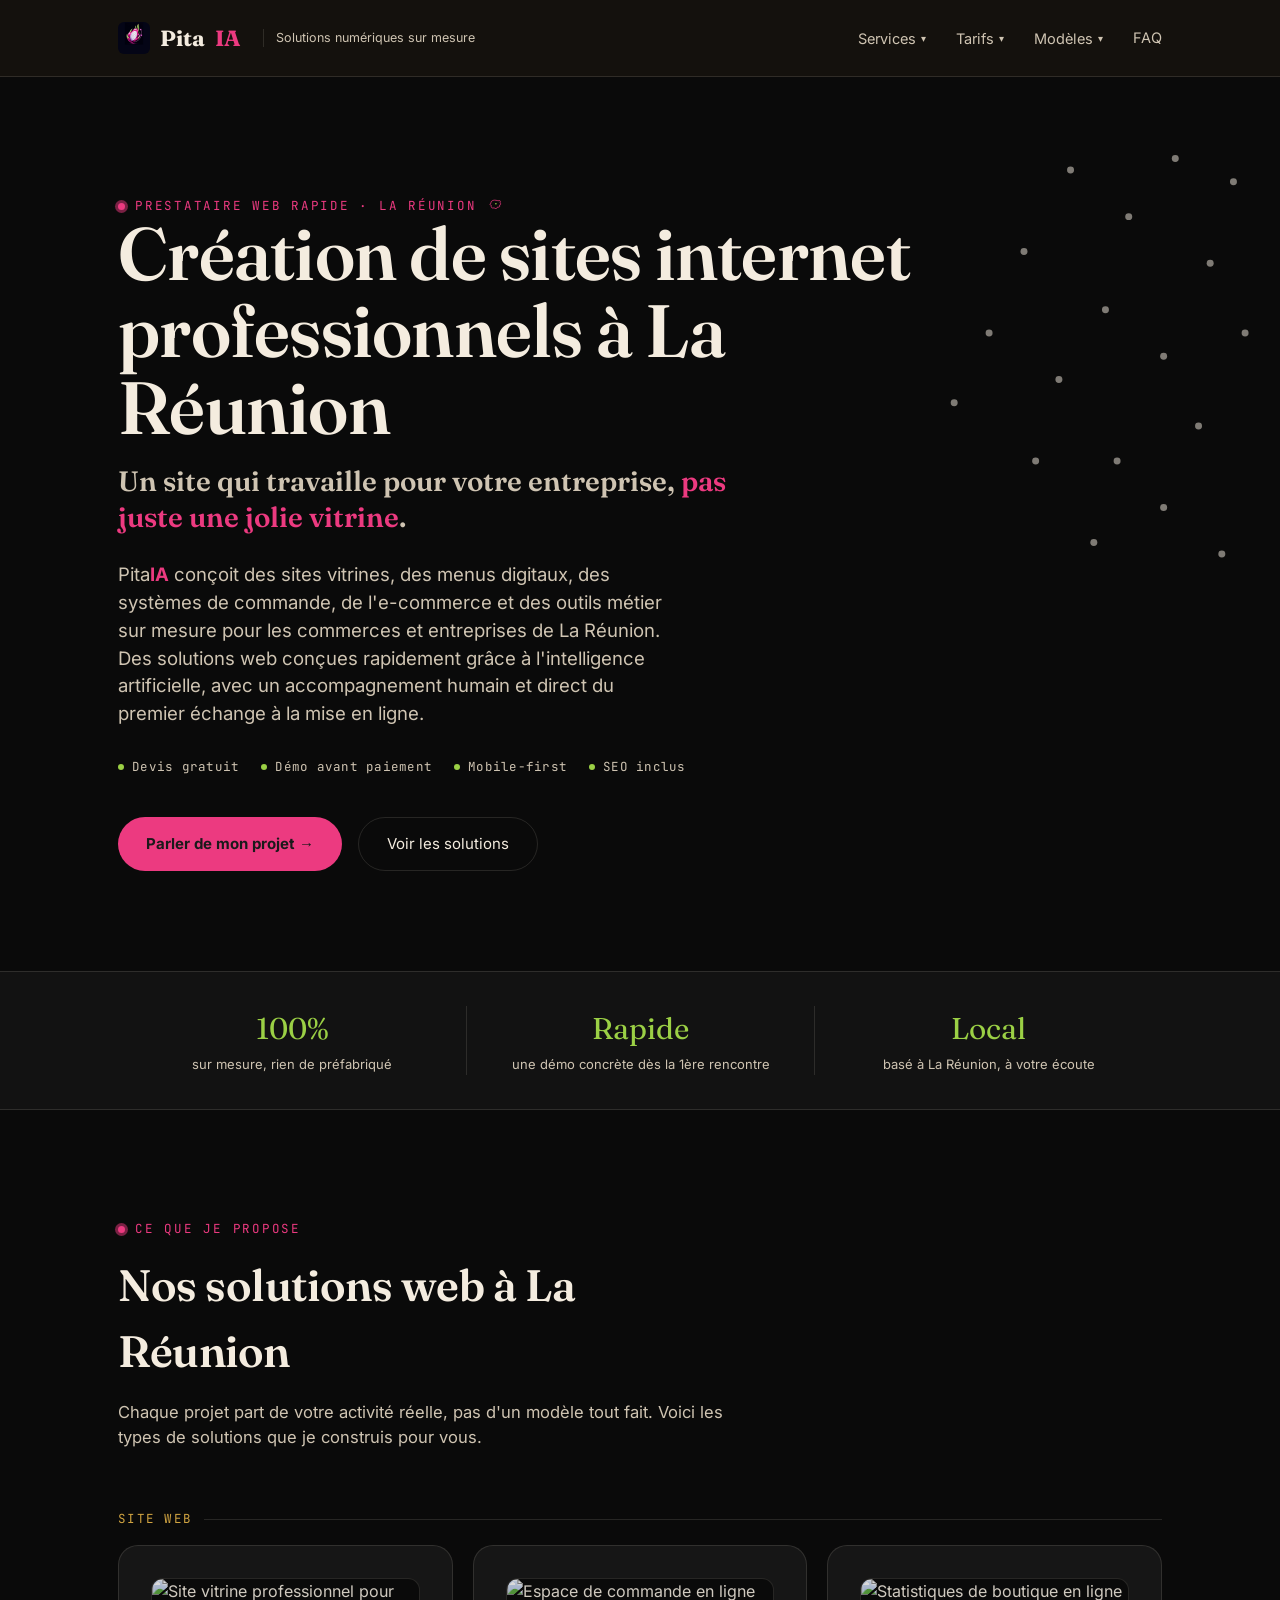
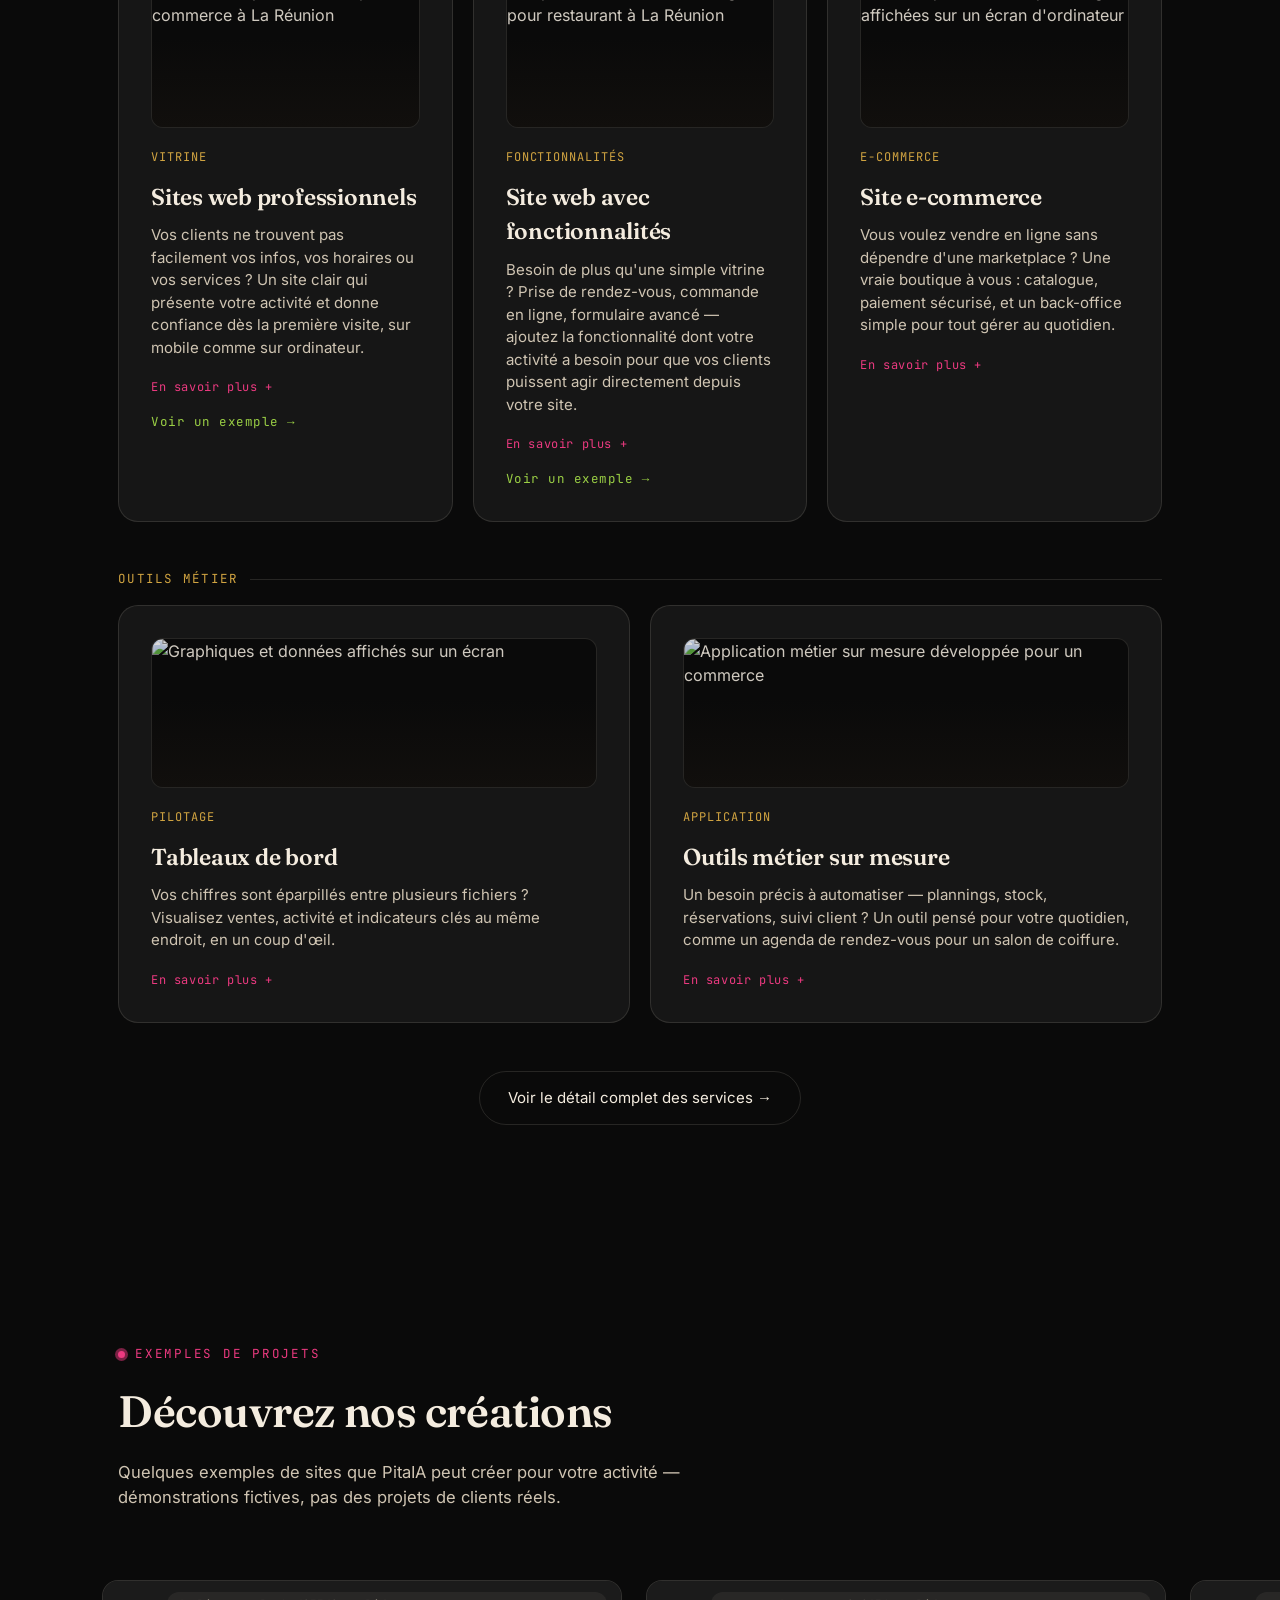
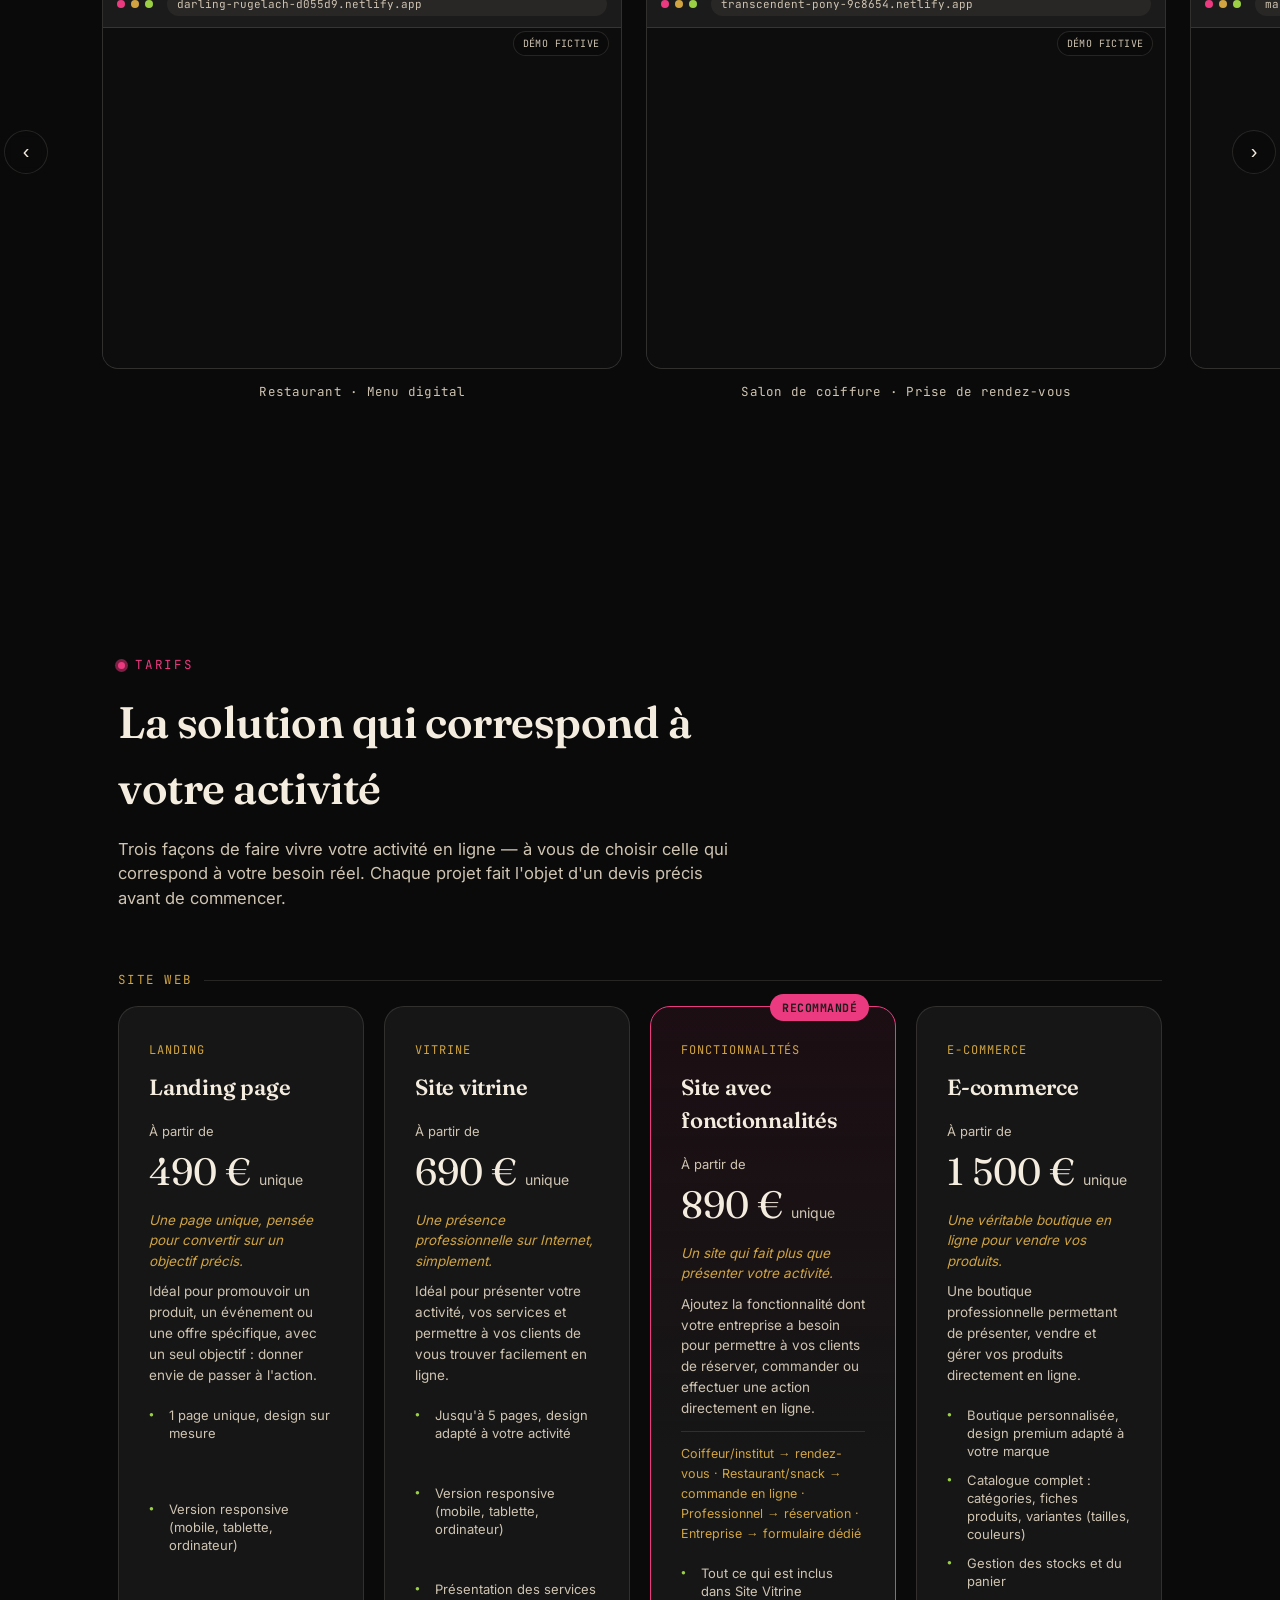
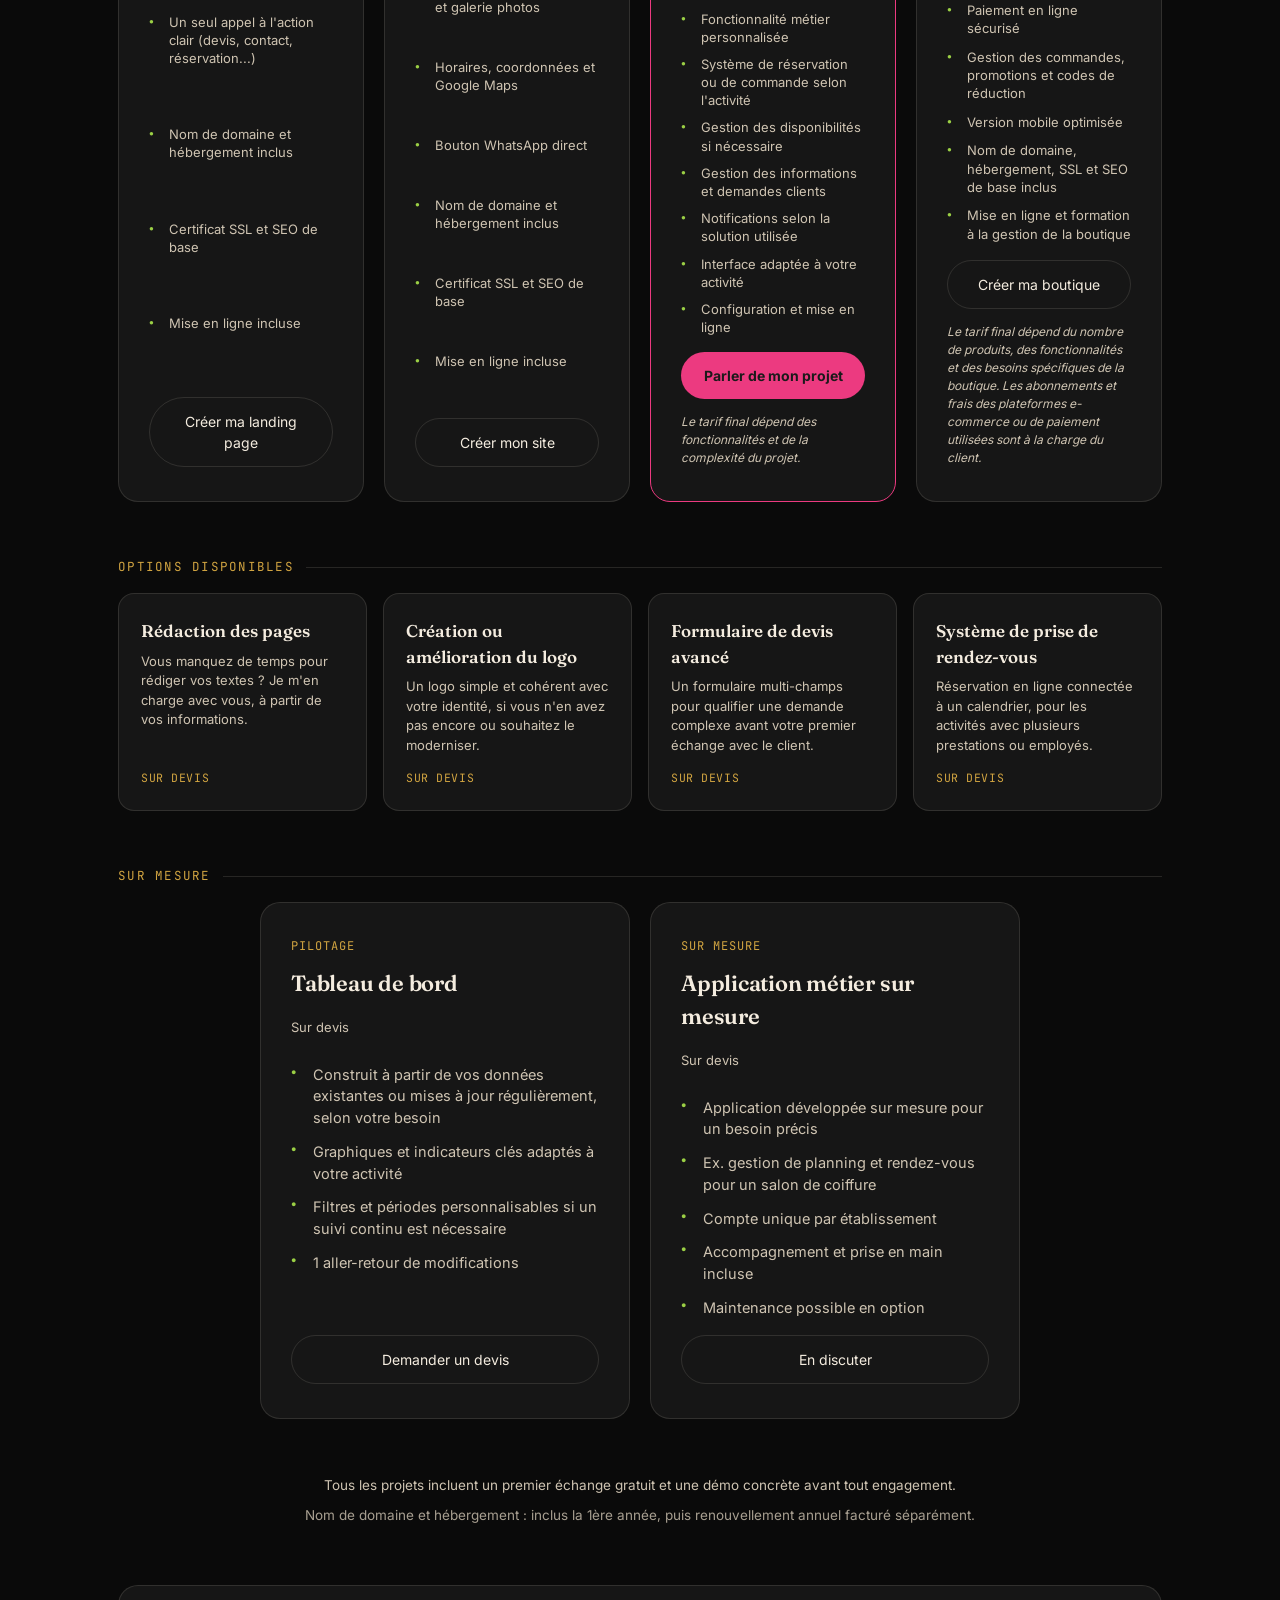
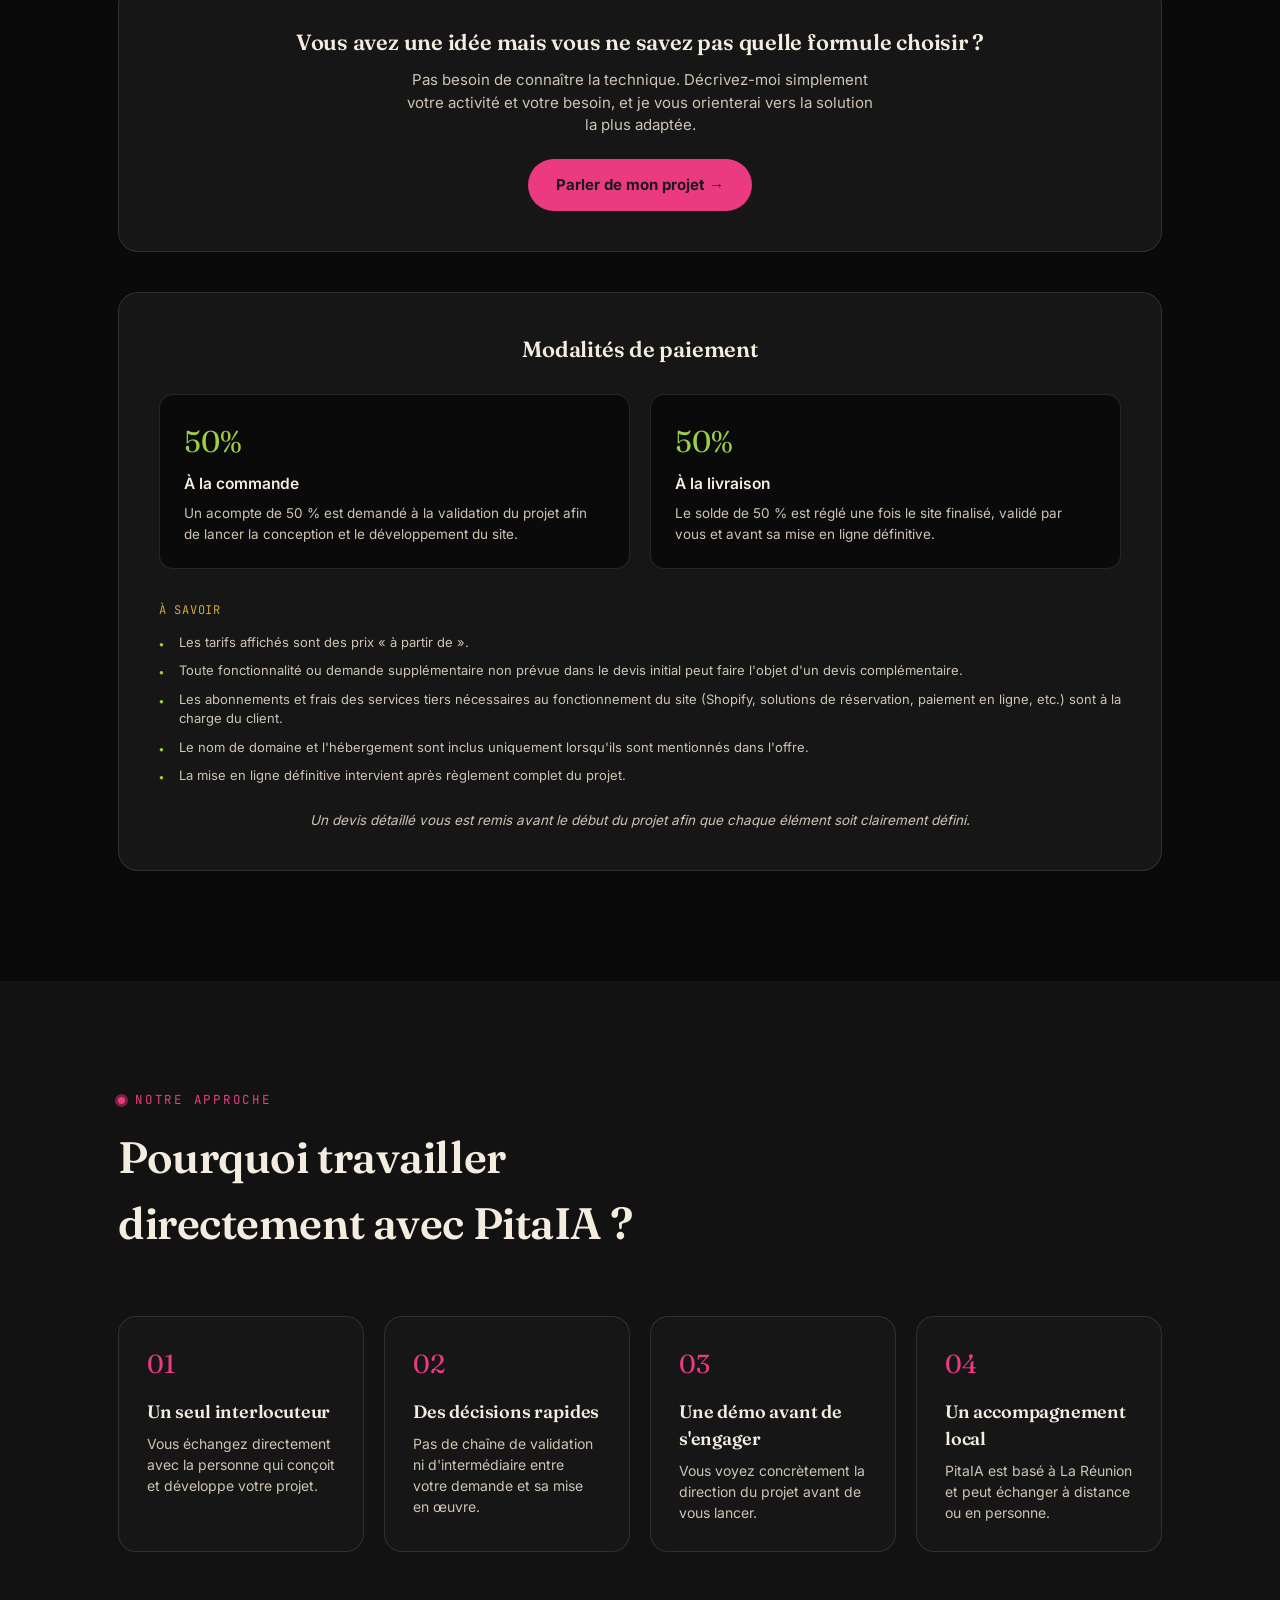
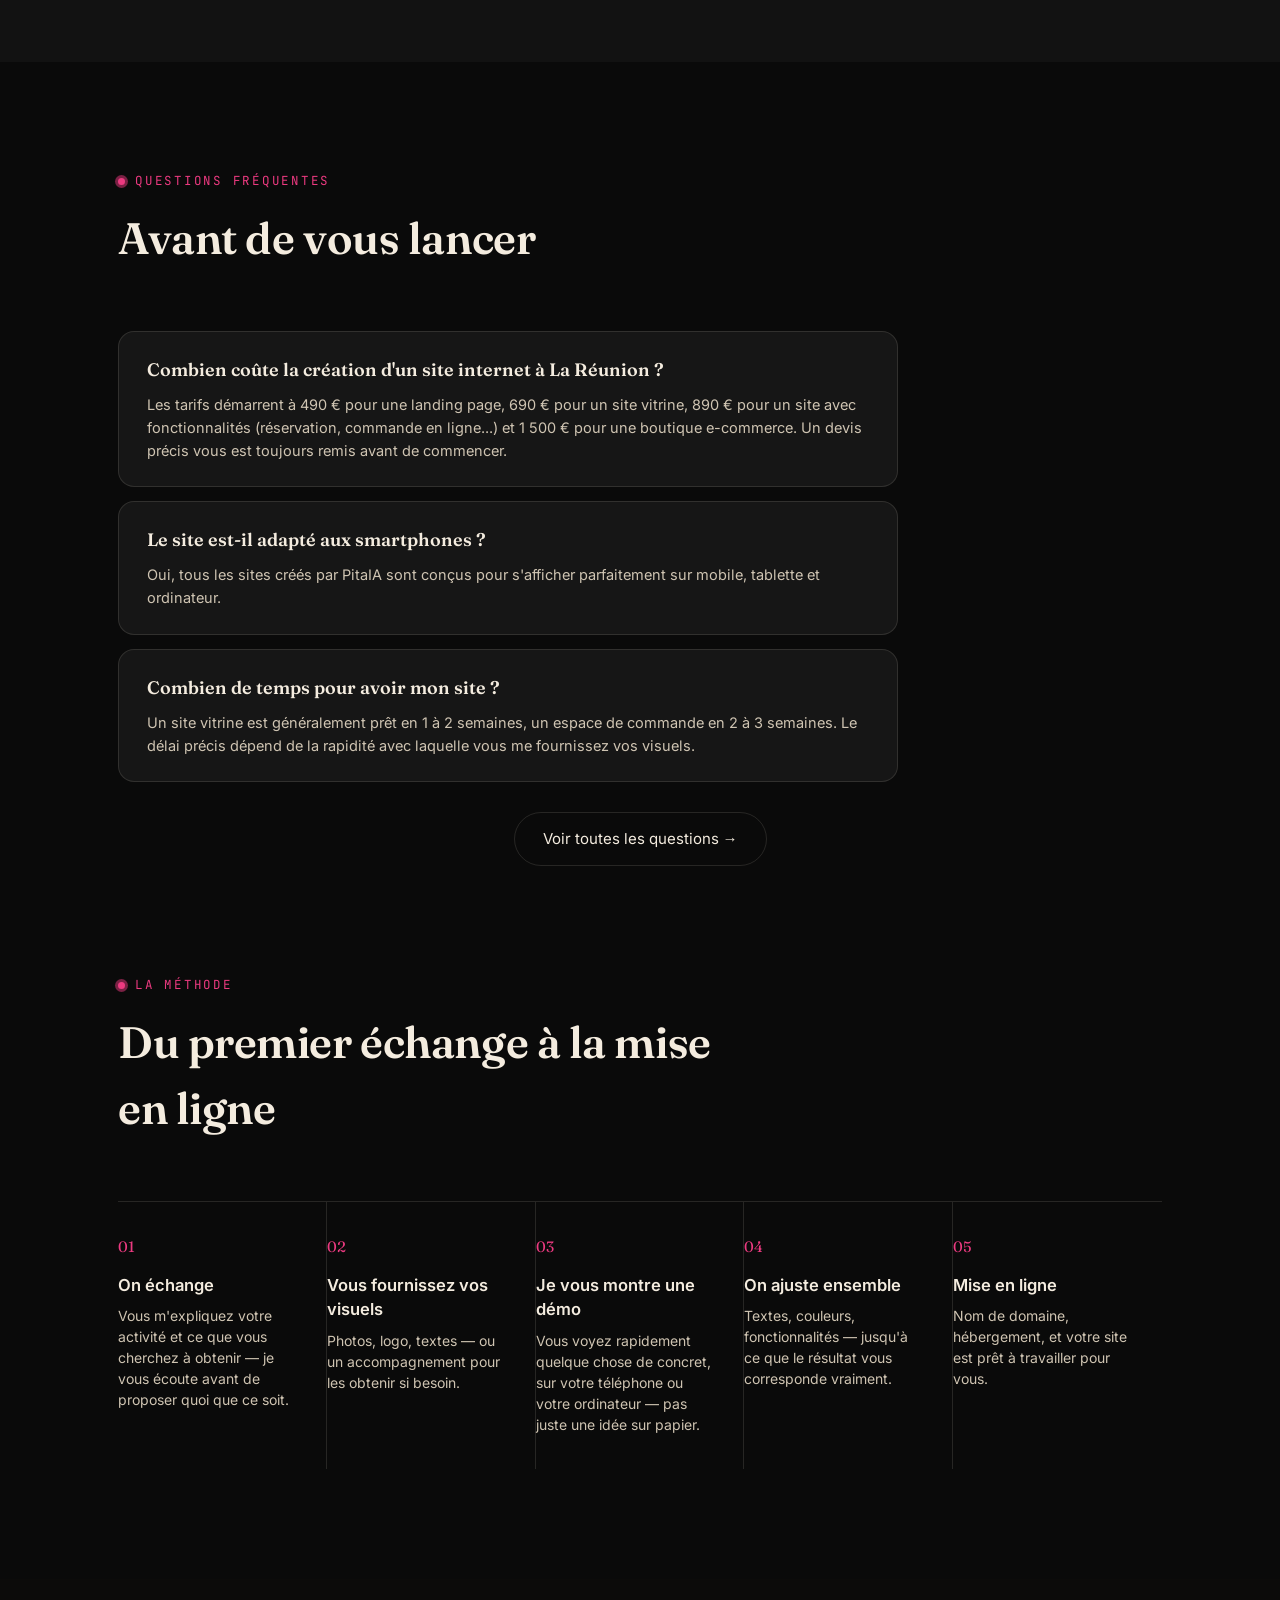
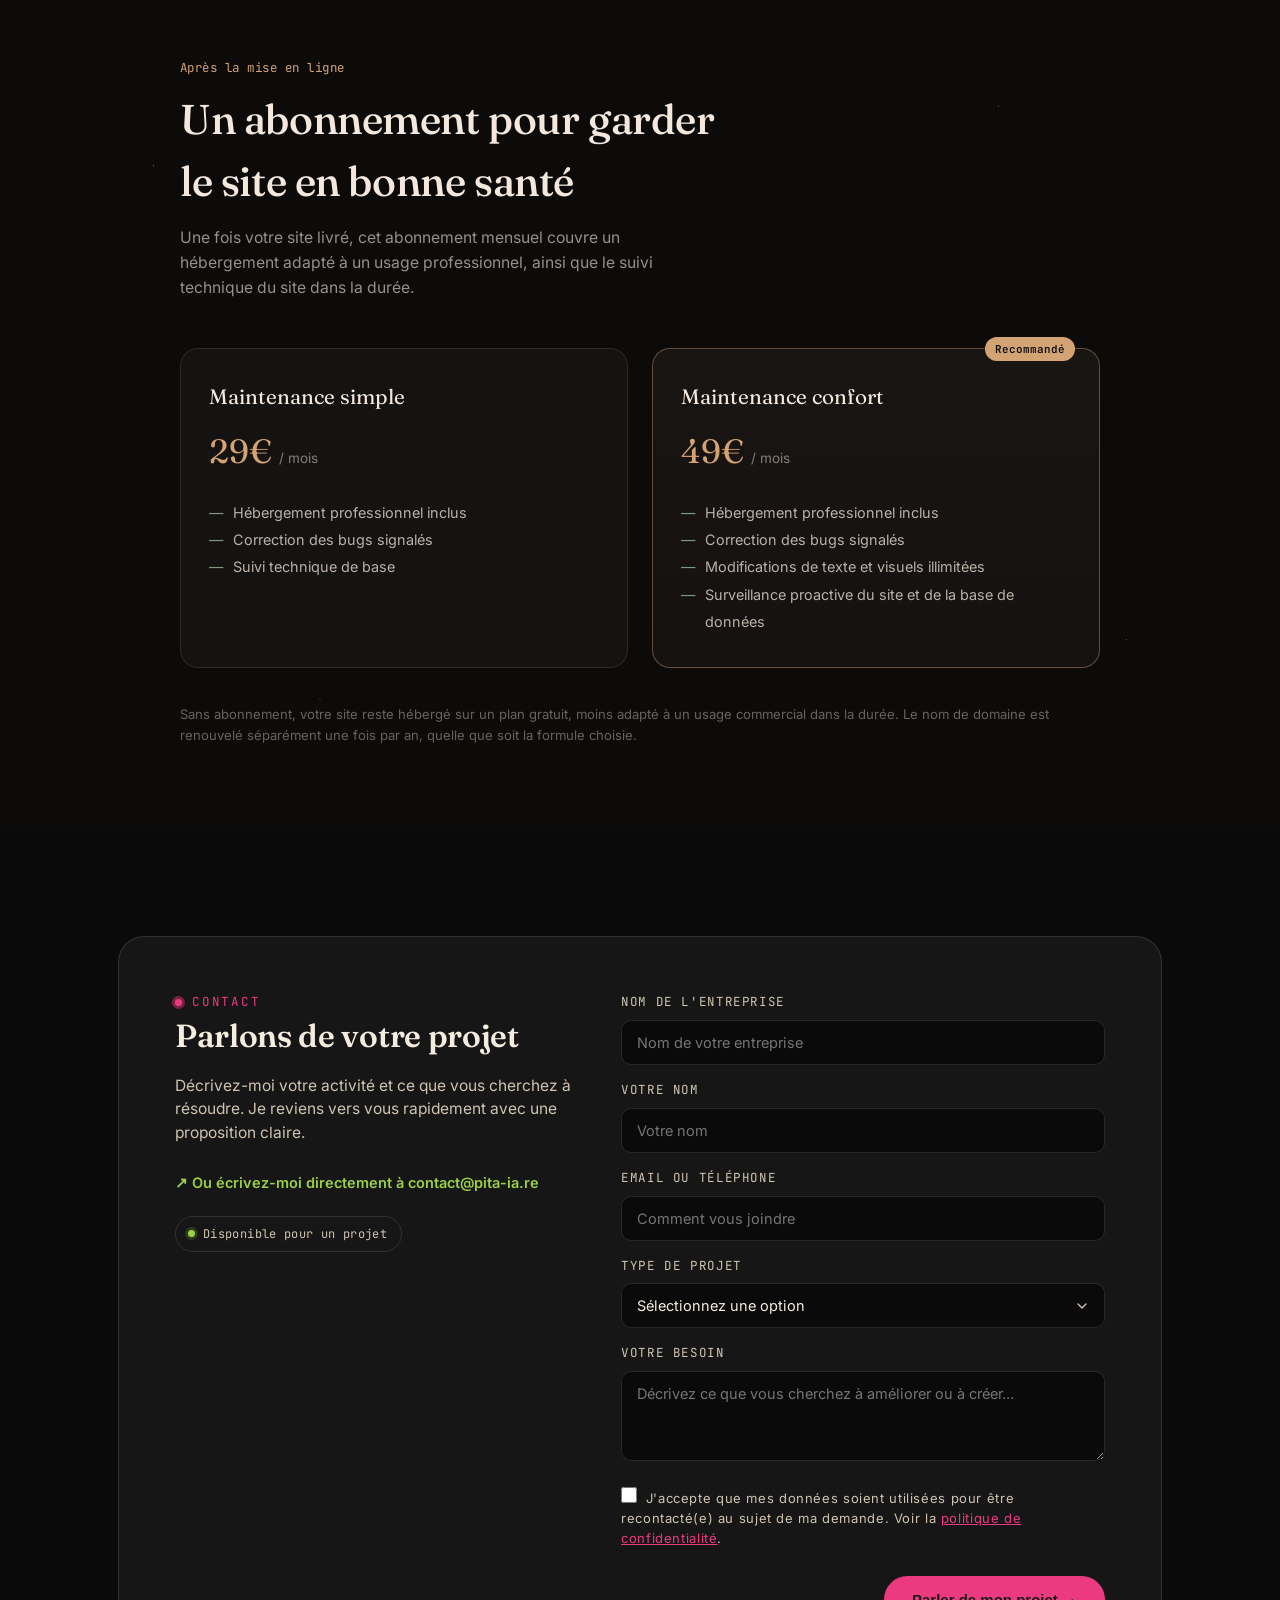
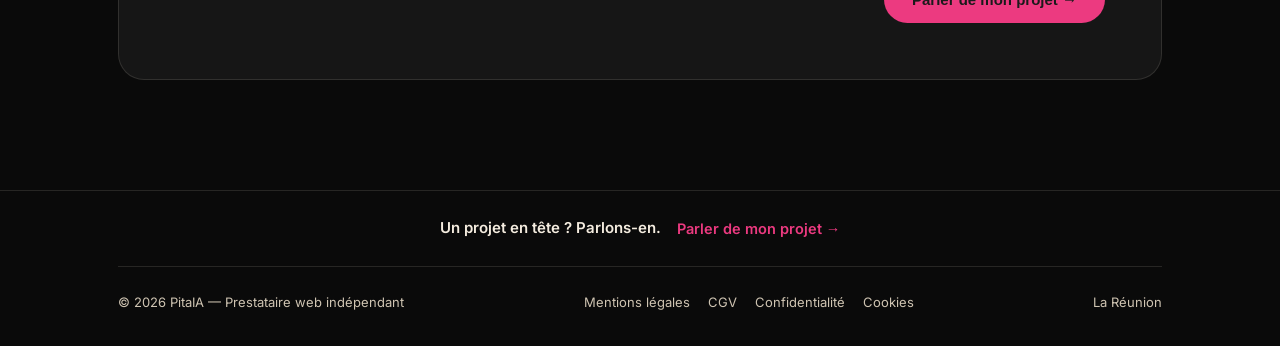
==== index.html @ 092b5ff5 "Add files via upload" ====
<!DOCTYPE html>
<html lang="fr">
<head>
<meta charset="UTF-8">
<meta name="viewport" content="width=device-width, initial-scale=1.0">
<title>Création de sites internet à La Réunion | PitaIA</title>
<meta name="robots" content="index, follow">
<meta name="google-site-verification" content="InvZhu1zw5Zk_YDRL1pzppMMk6YYf_CPinPUCFLicaY" />
<meta name="description" content="Création de sites internet professionnels à La Réunion : sites vitrines, e-commerce, menus digitaux et outils métier sur mesure avec PitaIA.">
<link rel="canonical" href="https://pita-ia.re/">

<meta property="og:type" content="website">
<meta property="og:site_name" content="PitaIA">
<meta property="og:title" content="Création de sites internet à La Réunion | PitaIA">
<meta property="og:description" content="Création de sites internet professionnels à La Réunion : sites vitrines, e-commerce, menus digitaux et outils métier sur mesure avec PitaIA.">
<meta property="og:url" content="https://pita-ia.re/">
<meta property="og:locale" content="fr_FR">
<meta property="og:image" content="https://pita-ia.re/og-image.jpg">
<meta property="og:image:width" content="1200">
<meta property="og:image:height" content="630">

<meta name="twitter:card" content="summary_large_image">
<meta name="twitter:title" content="Création de sites internet à La Réunion | PitaIA">
<meta name="twitter:description" content="Création de sites internet professionnels à La Réunion : sites vitrines, e-commerce, menus digitaux et outils métier sur mesure avec PitaIA.">
<meta name="twitter:image" content="https://pita-ia.re/og-image.jpg">

<link rel="icon" href="favicon.ico" sizes="any">
<link rel="icon" type="image/png" sizes="32x32" href="favicon-32.png">
<link rel="apple-touch-icon" sizes="180x180" href="apple-touch-icon-180.png">
<link rel="apple-touch-icon" sizes="152x152" href="apple-touch-icon-152.png">

<script defer src="https://cloud.umami.is/script.js" data-website-id="48f97ec3-2144-43fe-b9d8-1b62b687b634"></script>

<link rel="preload" href="./fonts/fraunces-latin.woff2" as="font" type="font/woff2" crossorigin>
<link rel="preload" href="./fonts/inter-latin.woff2" as="font" type="font/woff2" crossorigin>
<link rel="preload" href="./fonts/jetbrains-mono-latin.woff2" as="font" type="font/woff2" crossorigin>

<script type="application/ld+json">
{
  "@context": "https://schema.org",
  "@graph": [
    {
      "@type": "Organization",
      "@id": "https://pita-ia.re/#organization",
      "name": "PitaIA",
      "url": "https://pita-ia.re/",
      "email": "contact@pita-ia.re",
      "description": "Création de sites internet professionnels à La Réunion : sites vitrines, e-commerce, menus digitaux et outils métier sur mesure avec PitaIA."
    },
    {
      "@type": "WebSite",
      "@id": "https://pita-ia.re/#website",
      "url": "https://pita-ia.re/",
      "name": "PitaIA",
      "publisher": { "@id": "https://pita-ia.re/#organization" },
      "inLanguage": "fr-FR"
    },
    {
      "@type": "LocalBusiness",
      "@id": "https://pita-ia.re/#localbusiness",
      "name": "PitaIA",
      "description": "Création de sites internet professionnels à La Réunion : sites vitrines, e-commerce, menus digitaux et outils métier sur mesure avec PitaIA.",
      "url": "https://pita-ia.re/",
      "email": "contact@pita-ia.re",
      "areaServed": [
        { "@type": "City", "name": "Saint-Denis" },
        { "@type": "City", "name": "Saint-Pierre" },
        { "@type": "City", "name": "Saint-Paul" },
        { "@type": "City", "name": "Le Tampon" },
        { "@type": "City", "name": "Saint-André" },
        { "@type": "AdministrativeArea", "name": "La Réunion" }
      ],
      "address": {
        "@type": "PostalAddress",
        "addressRegion": "La Réunion",
        "addressCountry": "FR"
      },
      "priceRange": "€€"
    },
    {
      "@type": "Service",
      "name": "Création de sites internet et outils web sur mesure",
      "provider": { "@id": "https://pita-ia.re/#organization" },
      "areaServed": { "@type": "AdministrativeArea", "name": "La Réunion" },
      "serviceType": "Création de site internet",
      "description": "Sites vitrines, sites avec fonctionnalités, e-commerce, tableaux de bord et outils métier sur mesure."
    }
  ]
}
</script>
<style>
  @font-face{
    font-family: 'Fraunces';
    font-style: normal;
    font-weight: 100 900;
    font-display: swap;
    src: url('./fonts/fraunces-latin.woff2') format('woff2-variations'), url('./fonts/fraunces-latin.woff2') format('woff2');
  }
  @font-face{
    font-family: 'Inter';
    font-style: normal;
    font-weight: 100 900;
    font-display: swap;
    src: url('./fonts/inter-latin.woff2') format('woff2-variations'), url('./fonts/inter-latin.woff2') format('woff2');
  }
  @font-face{
    font-family: 'JetBrains Mono';
    font-style: normal;
    font-weight: 100 800;
    font-display: swap;
    src: url('./fonts/jetbrains-mono-latin.woff2') format('woff2-variations'), url('./fonts/jetbrains-mono-latin.woff2') format('woff2');
  }

  :root{
    --bg: #0a0a0a;
    --bg-soft: #121212;
    --card: #161616;
    --cream: #f4ecdf;
    --cream-dim: #cfc4b2;
    --pink: #ec3a80;
    --pink-dim: #7a2144;
    --lime: #9bd045;
    --gold: #d1a441;
    --line: rgba(244,236,223,0.12);
  }

  *{box-sizing:border-box; margin:0; padding:0;}
  html{ scroll-behavior: smooth; }

  body{
    background: var(--bg);
    color: var(--cream);
    font-family: 'Inter', sans-serif;
    line-height: 1.5;
    -webkit-font-smoothing: antialiased;
    overflow-x: hidden;
  }

  .wrap{ max-width: 1100px; margin: 0 auto; padding: 0 28px; }

  h1,h2,h3{ font-family: 'Fraunces', serif; font-weight: 600; letter-spacing: -0.01em; }

  .eyebrow{
    font-family: 'JetBrains Mono', monospace;
    font-size: 12.5px;
    letter-spacing: 0.14em;
    text-transform: uppercase;
    color: var(--pink);
    display: flex;
    align-items: center;
    gap: 10px;
  }
  .eyebrow::before{
    content:'';
    width: 7px; height:7px; border-radius:50%;
    background: var(--pink);
    box-shadow: 0 0 0 3px var(--pink-dim);
  }
  .eyebrow .icon{ width:18px; height:18px; flex-shrink:0; }

  /* NAV */
  nav{
    position: sticky; top:0; z-index: 50;
    background: rgba(23,19,15,0.85);
    backdrop-filter: blur(10px);
    border-bottom: 1px solid var(--line);
  }
  nav .wrap{
    display:flex; align-items:center; justify-content:space-between;
    height: 76px;
  }
  .logo{
    display:flex; align-items:center; gap:10px;
    font-family:'Fraunces', serif; font-weight:700; font-size:22px;
    color: var(--cream);
  }
  .logo img{ width:32px; height:32px; border-radius:6px; }
  .logo .baseline{
    font-family:'Inter',sans-serif; font-weight:400; font-size:12.5px;
    color: var(--cream-dim); margin-left:12px; padding-left:12px;
    border-left:1px solid var(--line);
  }
  nav a.navlink{
    color: var(--cream-dim); text-decoration:none; font-size:14.5px;
    margin-left: 30px; transition: color .2s;
  }
  nav a.navlink:hover{ color: var(--cream); }
  .nav-links{ display:flex; align-items:center; }
  .btn-nav{
    margin-left: 30px; background: var(--pink); color:#1a1a1a; font-weight:600;
    padding: 10px 18px; border-radius:100px; text-decoration:none; font-size:14px;
  }

  /* NAV DROPDOWNS */
  .nav-item{ position: relative; margin-left: 30px; }
  .nav-item:first-child{ margin-left: 0; }
  .nav-trigger{
    background: none; border: none; cursor: pointer; font-family: 'Inter', sans-serif;
    color: var(--cream-dim); font-size: 14.5px; display: flex; align-items: center; gap: 5px;
    padding: 0; transition: color .2s;
  }
  .nav-trigger:hover{ color: var(--cream); }
  .nav-trigger .chev{ font-size: 10px; transition: transform .2s; }
  .nav-item.open .nav-trigger{ color: var(--cream); }
  .nav-item.open .nav-trigger .chev{ transform: rotate(180deg); }
  .nav-dropdown{
    position: absolute; top: calc(100% + 14px); left: 50%; transform: translateX(-50%);
    background: var(--card); border: 1px solid var(--line); border-radius: 14px;
    padding: 10px; min-width: 260px;
    box-shadow: 0 16px 40px rgba(0,0,0,0.4);
    opacity: 0; visibility: hidden; transform: translateX(-50%) translateY(-6px);
    transition: opacity .18s ease, transform .18s ease, visibility .18s;
    z-index: 60;
  }
  .nav-item.open .nav-dropdown{
    opacity: 1; visibility: visible; transform: translateX(-50%) translateY(0);
  }
  .nav-dropdown a, .nav-dropdown button{
    display: block; width: 100%; text-align: left;
    padding: 10px 14px; margin: 0; border-radius: 8px;
    background: none; border: none; cursor: pointer;
    font-family: 'Inter', sans-serif;
    color: var(--cream-dim); text-decoration: none; font-size: 13.5px;
    white-space: nowrap;
  }
  .nav-dropdown a:hover, .nav-dropdown button:hover{ background: var(--bg); color: var(--cream); }
  @media (max-width: 860px){
    .nav-dropdown{ left: 0; transform: translateX(0) translateY(-6px); min-width: 220px; }
    .nav-item.open .nav-dropdown{ transform: translateX(0) translateY(0); }
  }

  /* HERO */
  header.hero{
    position: relative;
    padding: 120px 0 100px;
    overflow: hidden;
  }
  .hero-bg{
    position:absolute; inset:0; z-index:0; pointer-events:none;
  }
  .hero .wrap{ position:relative; z-index:1; }
  .hero h1{
    font-size: clamp(40px, 6vw, 74px);
    line-height: 1.04;
    max-width: 820px;
    color: var(--cream);
  }
  .hero h1 em{ font-style:normal; color: var(--pink); }
  .hero-tagline{
    font-family: 'Fraunces', serif; font-weight: 600;
    font-size: clamp(20px, 2.6vw, 28px);
    line-height: 1.3;
    margin-top: 16px;
    max-width: 620px;
    color: var(--cream-dim);
  }
  .hero-tagline em{ font-style: normal; color: var(--pink); }
  .hero p.lead{
    margin-top: 26px;
    font-size: 18.5px;
    color: var(--cream-dim);
    max-width: 560px;
  }
  .hero-cta{ margin-top: 40px; display:flex; gap:16px; flex-wrap:wrap; }
  .hero-badges{
    margin-top: 30px; display:flex; gap: 22px; flex-wrap: wrap;
  }
  .hero-badge{
    display:flex; align-items:center; gap:8px;
    font-family:'JetBrains Mono', monospace; font-size:12.5px;
    color: var(--cream-dim); letter-spacing:.02em;
  }
  .hero-badge::before{
    content:''; width:6px; height:6px; border-radius:50%;
    background: var(--lime); flex-shrink:0;
  }
  .btn-primary{
    background: var(--pink); color:#1a1a1a; font-weight:700;
    padding: 15px 28px; border-radius:100px; text-decoration:none; font-size:15px;
    display:inline-flex; align-items:center; gap:8px;
    transition: transform .2s ease;
  }
  .btn-primary:hover{ transform: translateY(-2px); }
  .btn-ghost{
    border: 1px solid var(--line); color: var(--cream);
    padding: 15px 28px; border-radius:100px; text-decoration:none; font-size:15px;
    display:inline-flex; align-items:center; gap:8px;
  }

  .seed-field{
    position:absolute; inset:0;
  }
  .seed{
    fill: var(--cream);
    opacity: 0.5;
  }

  /* stat strip */
  .stat-strip{
    border-top: 1px solid var(--line);
    border-bottom: 1px solid var(--line);
    background: var(--bg-soft);
  }
  .stat-strip .wrap{
    display:grid; grid-template-columns: repeat(3,1fr);
    padding: 34px 28px;
  }
  .stat{ text-align:center; border-left: 1px solid var(--line); }
  .stat:first-child{ border-left:none; }
  .stat .num{ font-family:'Fraunces',serif; font-size: 30px; color: var(--lime); }
  .stat .lbl{ font-size: 13px; color: var(--cream-dim); margin-top:4px; }

  /* SECTION generic */
  section{ padding: 110px 0; }
  .section-head{ max-width: 620px; margin-bottom: 60px; }
  .section-head h2{
    font-size: clamp(30px, 4vw, 44px);
    margin-top: 14px;
    color: var(--cream);
  }
  .section-head p{ margin-top:16px; color: var(--cream-dim); font-size:16.5px; }

  /* SERVICES */
  .services-grid{
    display:grid; grid-template-columns: repeat(2, 1fr); gap: 20px;
  }
  .services-grid-3{ grid-template-columns: repeat(3, 1fr); }
  @media (max-width: 980px){
    .services-grid-3{ grid-template-columns: repeat(2, 1fr); }
  }
  .service-card{
    background: var(--card);
    border: 1px solid var(--line);
    border-radius: 20px;
    padding: 32px;
    position: relative;
    overflow:hidden;
    transition: border-color .25s ease, transform .25s ease;
  }
  .service-card:hover{ border-color: var(--pink); transform: translateY(-4px); }
  .service-card .tag{
    font-family:'JetBrains Mono', monospace; font-size:12px; color: var(--gold);
    letter-spacing: .08em;
  }
  .service-card h3{ font-size: 23px; margin-top: 14px; color: var(--cream); }
  .service-card p{ margin-top: 10px; color: var(--cream-dim); font-size: 15px; }
  .service-family{ margin-bottom: 48px; }
  .service-family:last-child{ margin-bottom: 0; }
  .family-label{
    font-family:'JetBrains Mono', monospace; font-size:12.5px; color: var(--gold);
    letter-spacing:.1em; text-transform:uppercase; margin-bottom: 16px;
    display:flex; align-items:center; gap:12px;
  }
  .family-label::after{ content:''; flex:1; height:1px; background: var(--line); }
  .service-card .seedmark{
    position:absolute; right:-20px; bottom:-20px;
    width: 110px; height:110px; opacity:.08;
  }
  .service-card .preview{
    background: var(--bg);
    border: 1px solid var(--line);
    border-radius: 12px;
    margin-bottom: 20px;
    height: 150px;
    overflow: hidden;
    position: relative;
  }
  .service-card .preview svg{ width:100%; height:100%; }
  .service-card .preview img{
    width: 100%; height: 100%; object-fit: cover; display: block;
    filter: saturate(0.9) brightness(0.85);
  }
  .service-card .preview::after{
    content:'';
    position:absolute; inset:0;
    background: linear-gradient(180deg, rgba(23,19,15,0) 40%, rgba(23,19,15,0.55) 100%);
  }
  .demo-link{
    margin-top: 16px;
    display: inline-flex; align-items: center; gap: 6px;
    background: none; border: none; cursor: pointer;
    font-family: 'JetBrains Mono', monospace; font-size: 12.5px; letter-spacing: .04em;
    color: var(--lime); padding: 0;
  }
  .demo-link:hover{ text-decoration: underline; }

  /* EXEMPLES DE PROJETS */
  .examples-grid{
    display:grid; grid-template-columns: repeat(4, 1fr); gap: 20px;
  }
  .example-card{
    position: relative;
  }
  .example-head{
    display:flex; align-items:flex-start; justify-content:space-between; gap:10px;
  }
  .example-badge{
    background: var(--bg); border: 1px solid var(--line);
    color: var(--cream-dim); font-family:'JetBrains Mono', monospace;
    font-size: 10.5px; letter-spacing: .04em; text-transform: uppercase;
    padding: 4px 10px; border-radius: 100px; white-space: nowrap; flex-shrink: 0;
  }
  .example-block{ margin-top: 16px; }
  .example-block .lbl{
    font-family:'JetBrains Mono', monospace; font-size: 11px; letter-spacing: .06em;
    text-transform: uppercase; color: var(--pink);
  }
  .example-block.solution .lbl{ color: var(--lime); }
  .example-block p{ margin-top: 6px; font-size: 14px; color: var(--cream-dim); }
  .example-cta{
    display: flex;
    margin-top: 20px; width: 100%; text-align: center; justify-content: center;
    background: var(--bg); border: 1px solid var(--line); color: var(--cream);
    padding: 12px 16px; border-radius: 100px; font-family: 'Inter', sans-serif;
    font-size: 14px; font-weight: 600; cursor: pointer; text-decoration: none;
  }
  .example-cta:hover{ border-color: var(--pink); }
  @media (max-width: 980px){ .examples-grid{ grid-template-columns: repeat(2, 1fr); } }
  @media (max-width: 600px){ .examples-grid{ grid-template-columns: 1fr; } }

  /* POURQUOI PITAIA */
  .why-grid{
    display:grid; grid-template-columns: repeat(4, 1fr); gap: 20px;
  }
  .why-card{
    background: var(--card); border: 1px solid var(--line); border-radius: 18px;
    padding: 28px;
  }
  .why-card .why-idx{
    font-family:'Fraunces', serif; font-size: 26px; color: var(--pink);
  }
  .why-card h3{ font-size: 18px; margin-top: 14px; color: var(--cream); }
  .why-card p{ margin-top: 8px; font-size: 14px; color: var(--cream-dim); }
  @media (max-width: 980px){ .why-grid{ grid-template-columns: repeat(2, 1fr); } }
  @media (max-width: 560px){ .why-grid{ grid-template-columns: 1fr; } }
  .alt-bg{ background: var(--bg-soft); }

  /* MODALE DEMO */
  .demo-modal{
    position: fixed; inset: 0; z-index: 500;
    background: rgba(10,8,6,0.75);
    display: flex; align-items: center; justify-content: center;
    padding: 24px;
  }
  .demo-modal[hidden]{ display: none; }
  .demo-modal-box{
    background: var(--bg-soft);
    border: 1px solid var(--line);
    border-radius: 20px;
    width: 100%; max-width: 500px; height: 90vh; max-height: 850px;
    display: flex; flex-direction: column;
    overflow: hidden;
  }
  .demo-modal-head{
    display: flex; align-items: center; justify-content: space-between;
    padding: 14px 18px; border-bottom: 1px solid var(--line);
  }
  .demo-modal-head span{
    font-family: 'JetBrains Mono', monospace; font-size: 12px; letter-spacing: .04em;
    color: var(--cream-dim);
  }
  .demo-modal-close{
    background: none; border: 1px solid var(--line); color: var(--cream);
    border-radius: 100px; width: 30px; height: 30px; cursor: pointer; font-size: 16px;
    display: flex; align-items: center; justify-content: center;
  }
  .demo-modal-close:hover{ border-color: var(--pink); }
  .demo-modal-box iframe{
    flex: 1; width: 100%; border: none; background: #fff;
  }

  /* CARROUSEL DEMOS */
  .carousel-outer{ position: relative; margin-top: 10px; }
  .carousel-track{
    display: flex; gap: 24px; overflow-x: auto; scroll-snap-type: x mandatory;
    padding: 10px 8vw 34px; scrollbar-width: none; -ms-overflow-style: none;
  }
  .carousel-track::-webkit-scrollbar{ display: none; }
  .carousel-slide{ flex: 0 0 auto; width: min(520px, 78vw); scroll-snap-align: center; }
  .slide-frame{
    position: relative; border-radius: 16px; overflow: hidden;
    border: 1px solid var(--line); background: var(--card); cursor: pointer;
    transition: border-color .2s ease, transform .2s ease; outline: none;
  }
  .slide-frame:hover, .slide-frame:focus-visible{ border-color: var(--pink); transform: translateY(-4px); }
  .slide-chrome{
    display: flex; align-items: center; gap: 6px; padding: 11px 14px;
    background: #1b1b1b; border-bottom: 1px solid var(--line);
  }
  .slide-chrome .dot{ width: 8px; height: 8px; border-radius: 50%; flex-shrink: 0; }
  .slide-chrome .chrome-url{
    margin-left: 8px; font-family: 'JetBrains Mono', monospace; font-size: 11px;
    color: var(--cream-dim); background: rgba(244,236,223,0.06); padding: 4px 10px;
    border-radius: 100px; flex: 1; overflow: hidden; text-overflow: ellipsis; white-space: nowrap;
  }
  .frame-badge{
    position: absolute; top: 50px; right: 12px; z-index: 2;
    background: rgba(10,10,10,0.75); border: 1px solid var(--line); color: var(--cream-dim);
    font-family: 'JetBrains Mono', monospace; font-size: 10px; letter-spacing: .04em;
    text-transform: uppercase; padding: 4px 9px; border-radius: 100px;
  }
  .slide-media{ position: relative; width: 100%; height: 340px; background: #0d0d0d; }
  .slide-media iframe, .slide-media img{
    width: 100%; height: 100%; border: 0; display: block; object-fit: cover; pointer-events: none;
  }
  .slide-caption{
    margin-top: 14px; text-align: center; font-family: 'JetBrains Mono', monospace;
    font-size: 12.5px; color: var(--cream-dim); letter-spacing: .02em;
  }
  .carousel-arrow{
    position: absolute; top: 160px; z-index: 5;
    width: 44px; height: 44px; border-radius: 50%; border: 1px solid var(--line);
    background: rgba(10,10,10,0.7); color: var(--cream); font-size: 20px;
    display: flex; align-items: center; justify-content: center; cursor: pointer;
    backdrop-filter: blur(4px);
  }
  .carousel-arrow:hover{ border-color: var(--pink); }
  .carousel-arrow.prev{ left: 4px; }
  .carousel-arrow.next{ right: 4px; }
  @media (max-width: 760px){
    .carousel-arrow{ display: none; }
    .carousel-slide{ width: 86vw; }
    .carousel-track{ padding: 10px 7vw 28px; gap: 16px; }
    .slide-media{ height: 280px; }
  }

  /* MODALE GALERIE PLEIN ECRAN (demos carrousel uniquement) */
  .gallery-modal{
    position: fixed; inset: 0; z-index: 600; background: rgba(6,5,4,0.92);
    display: flex; align-items: center; justify-content: center; padding: 20px;
  }
  .gallery-modal[hidden]{ display: none; }
  .gallery-stage{
    position: relative; width: min(1000px, 92vw); height: min(88vh, 900px);
    background: var(--bg-soft); border: 1px solid var(--line); border-radius: 18px;
    overflow: hidden; display: flex; flex-direction: column;
  }
  .gallery-chrome{
    display: flex; align-items: center; gap: 8px; padding: 12px 16px;
    background: #1b1b1b; border-bottom: 1px solid var(--line);
  }
  .gallery-chrome .dot{ width: 9px; height: 9px; border-radius: 50%; flex-shrink: 0; }
  .gallery-chrome .chrome-url{
    margin-left: 10px; font-family: 'JetBrains Mono', monospace; font-size: 12px;
    color: var(--cream-dim); background: rgba(244,236,223,0.06); padding: 5px 12px;
    border-radius: 100px; flex: 1; overflow: hidden; text-overflow: ellipsis; white-space: nowrap;
  }
  .gallery-badge{
    font-family: 'JetBrains Mono', monospace; font-size: 10.5px; letter-spacing: .04em;
    text-transform: uppercase; color: var(--cream-dim); border: 1px solid var(--line);
    padding: 4px 10px; border-radius: 100px; flex-shrink: 0;
  }
  #galleryFrame, #galleryImage{ flex: 1; width: 100%; border: none; background: #fff; object-fit: contain; }
  .gallery-close{
    position: absolute; top: 22px; right: 22px; z-index: 5;
    width: 42px; height: 42px; border-radius: 50%; border: 1px solid var(--line);
    background: rgba(10,10,10,0.6); color: var(--cream); font-size: 18px; cursor: pointer;
  }
  .gallery-close:hover{ border-color: var(--pink); }
  .gallery-arrow{
    position: absolute; top: 50%; transform: translateY(-50%); z-index: 5;
    width: 52px; height: 52px; border-radius: 50%; border: 1px solid var(--line);
    background: rgba(10,10,10,0.6); color: var(--cream); font-size: 24px; cursor: pointer;
    display: flex; align-items: center; justify-content: center;
  }
  .gallery-arrow:hover{ border-color: var(--pink); }
  .gallery-arrow.prev{ left: 18px; }
  .gallery-arrow.next{ right: 18px; }
  @media (max-width: 760px){
    .gallery-stage{ width: 100vw; height: 100vh; border-radius: 0; }
    .gallery-arrow{ width: 42px; height: 42px; font-size: 20px; }
    .gallery-arrow.prev{ left: 6px; }
    .gallery-arrow.next{ right: 6px; }
    .gallery-close{ top: 10px; right: 10px; }
  }

  /* PROCESS */
  .process{
    display:grid; grid-template-columns: repeat(5,1fr); gap: 0;
    border-top: 1px solid var(--line);
  }
  .process-step{
    padding: 34px 26px 34px 0;
    border-right: 1px solid var(--line);
  }
  .process-step:last-child{ border-right:none; }
  .process-step .idx{
    font-family:'Fraunces',serif; font-size: 15px; color: var(--pink);
  }
  .process-step h4{
    font-family:'Inter',sans-serif; font-weight:600; font-size:16.5px;
    margin-top: 14px; color: var(--cream);
  }
  .process-step p{ margin-top:8px; font-size:14px; color: var(--cream-dim); }

  /* PRICING */
  .pricing-grid{
    display:grid; grid-template-columns: repeat(3, 1fr); gap: 20px;
  }
  .price-card{
    background: var(--card);
    border: 1px solid var(--line);
    border-radius: 20px;
    padding: 34px 30px;
    display:flex; flex-direction:column;
    position:relative;
  }
  .price-card.featured{
    border-color: var(--pink);
    background: linear-gradient(180deg, rgba(236,58,128,0.08), var(--card) 40%);
  }
  .price-card .badge{
    position:absolute; top:-13px; right:26px;
    background: var(--pink); color:#1a1a1a; font-weight:700;
    font-size:11.5px; padding: 5px 12px; border-radius:100px;
    font-family:'JetBrains Mono', monospace; letter-spacing:.04em;
  }
  .price-card .ptag{
    font-family:'JetBrains Mono', monospace; font-size:12px; color: var(--gold);
    letter-spacing:.08em;
  }
  .price-card h3{ font-size:22px; margin-top:12px; color: var(--cream); }
  .price-card .price{
    font-family:'Fraunces', serif; font-size: 38px; color: var(--cream);
    margin-top: 18px;
  }
  .price-card .price span{ font-size:14px; color:var(--cream-dim); font-family:'Inter',sans-serif; }
  .price-card .price .from{ font-size:13px; color: var(--cream-dim); font-family:'Inter',sans-serif; display:block; margin-bottom:2px; }
  .price-card .price-pitch{ margin-top: 10px; font-size: 13.5px; color: var(--gold); font-style: italic; }
  .price-card ul{ list-style:none; margin-top: 24px; flex:1; display:flex; flex-direction:column; gap:12px; }
  .price-card .pitch{ margin-top: 16px; font-size: 14.5px; color: var(--cream-dim); line-height: 1.5; }
  .price-card li{
    font-size: 14.5px; color: var(--cream-dim); padding-left: 22px; position:relative;
  }
  .price-card li::before{
    content:'●'; position:absolute; left:0; top:1px; font-size:9px; color: var(--lime);
  }
  .price-card .btn-ghost{
    margin-top: 16px; text-align:center; justify-content:center;
    padding: 13px 20px; font-size:14px;
  }
  .price-card.featured .btn-ghost{
    background: var(--pink); color:#1a1a1a; border:none; font-weight:700;
  }
  .more-toggle{
    background:none; border:none; cursor:pointer; text-align:left;
    padding:0; margin-top:20px;
    font-family:'JetBrains Mono', monospace; font-size:12px; color: var(--pink);
    letter-spacing:.05em;
  }
  .more-detail{
    max-height:0; overflow:hidden; transition: max-height .3s ease, margin-top .3s ease;
    font-size:13.5px; color: var(--cream-dim); line-height:1.6;
  }
  .more-detail.open{ max-height:420px; margin-top:12px; }
  .pricing-note{
    margin-top: 30px; font-size: 13.5px; color: var(--cream-dim);
    text-align:center;
  }
  .pricing-note.secondary{ margin-top:10px; opacity:.8; }

  /* OPTIONS DISPONIBLES */
  .addon-grid{
    display:grid; grid-template-columns: repeat(4, 1fr); gap: 16px;
  }
  .addon-card{
    background: var(--card); border: 1px solid var(--line); border-radius: 16px;
    padding: 24px 22px; display:flex; flex-direction:column; gap:8px;
  }
  .addon-card h4{
    font-family:'Fraunces', serif; font-weight:600; font-size:17px; color: var(--cream);
  }
  .addon-card p{ font-size:13px; color: var(--cream-dim); flex:1; }
  .addon-card .addon-price{
    font-family:'JetBrains Mono', monospace; font-size:11.5px; letter-spacing:.05em;
    text-transform:uppercase; color: var(--gold); margin-top:6px;
  }
  @media (max-width: 980px){ .addon-grid{ grid-template-columns: repeat(2, 1fr); } }
  @media (max-width: 560px){ .addon-grid{ grid-template-columns: 1fr; } }

  /* CTA post-tarifs */
  .helper-cta{
    margin-top: 60px; background: var(--card); border: 1px solid var(--line);
    border-radius: 20px; padding: 40px; text-align: center;
  }
  .helper-cta h3{ font-size: 22px; color: var(--cream); }
  .helper-cta p{ margin-top: 10px; color: var(--cream-dim); font-size: 15px; max-width: 52ch; margin-left:auto; margin-right:auto; }
  .helper-cta .btn-primary{ margin-top: 22px; }

  /* Grille tarifaire — offres orientées besoin */
  .price-card .price-desc{ margin-top: 10px; font-size: 13.5px; color: var(--cream-dim); line-height: 1.55; }
  .price-card .price-examples{
    margin-top: 12px; font-size: 12.5px; color: var(--gold); line-height: 1.6;
    padding-top: 12px; border-top: 1px solid var(--line);
  }
  .price-card ul.feature-grid{
    list-style:none; margin-top: 20px; flex:1;
    display:grid; grid-template-columns: 1fr; gap: 9px;
  }
  .price-card ul.feature-grid li{
    font-size: 13px; color: var(--cream-dim); padding-left: 20px; position:relative; line-height: 1.4;
  }
  .price-card ul.feature-grid li::before{
    content:'●'; position:absolute; left:0; top:3px; font-size:8px; color: var(--lime);
  }
  .price-card .price-mention{
    margin-top: 14px; font-size: 12px; color: var(--cream-dim); font-style: italic; line-height: 1.5;
  }

  /* Modalités de paiement */
  .payment-block{
    margin-top: 40px; background: var(--card); border: 1px solid var(--line);
    border-radius: 20px; padding: 40px;
  }
  .payment-block h3{ font-size: 22px; color: var(--cream); text-align: center; }
  .payment-steps{
    display:grid; grid-template-columns: 1fr 1fr; gap: 20px;
    margin-top: 28px;
  }
  .payment-step{
    background: var(--bg); border: 1px solid var(--line); border-radius: 14px; padding: 24px;
  }
  .payment-pct{
    font-family: 'Fraunces', serif; font-size: 30px; color: var(--lime);
  }
  .payment-step h4{
    font-family: 'Inter', sans-serif; font-weight: 600; font-size: 15.5px;
    color: var(--cream); margin-top: 8px;
  }
  .payment-step p{ margin-top: 8px; font-size: 13.5px; color: var(--cream-dim); line-height: 1.5; }
  .payment-notes-label{
    margin-top: 32px; font-family: 'JetBrains Mono', monospace; font-size: 12px;
    letter-spacing: .06em; text-transform: uppercase; color: var(--gold);
  }
  .payment-notes{ list-style:none; margin-top: 14px; display:flex; flex-direction:column; gap: 9px; }
  .payment-notes li{
    font-size: 13px; color: var(--cream-dim); padding-left: 20px; position:relative; line-height: 1.5;
  }
  .payment-notes li::before{
    content:'●'; position:absolute; left:0; top:5px; font-size:8px; color: var(--lime);
  }
  .payment-reassurance{
    margin-top: 24px; text-align: center; font-size: 13.5px; color: var(--cream-dim); font-style: italic;
  }
  @media (max-width: 700px){
    .payment-block{ padding: 30px 22px; }
    .payment-steps{ grid-template-columns: 1fr; }
  }

  /* FAQ */
  .faq-list{ display:flex; flex-direction:column; gap:14px; max-width: 780px; }
  .faq-item{
    background: var(--card); border:1px solid var(--line); border-radius:16px;
    padding: 24px 28px;
  }
  .faq-q{
    font-family:'Fraunces', serif; font-weight:600; font-size:18px; color: var(--cream);
    margin-bottom: 10px;
  }
  .faq-a{ font-size:14.5px; color: var(--cream-dim); line-height:1.6; }

  /* CONTACT */
  .contact-panel{
    background: var(--card);
    border: 1px solid var(--line);
    border-radius: 26px;
    padding: 56px;
    display:grid; grid-template-columns: 0.9fr 1.1fr; gap: 50px;
    position: relative;
    overflow:hidden;
  }
  .contact-left h2{ font-size: 32px; color: var(--cream); }
  .contact-left p{ margin-top:14px; color: var(--cream-dim); font-size:15.5px; }
  .contact-left .whatsapp{
    margin-top: 28px; display:inline-flex; align-items:center; gap:10px;
    color: var(--lime); text-decoration:none; font-size:14.5px; font-weight:600;
  }
  .availability-badge{
    margin-top: 22px; display:inline-flex; align-items:center; gap:8px;
    font-family:'JetBrains Mono', monospace; font-size:12px; color: var(--cream-dim);
    letter-spacing:.03em; padding: 8px 14px 8px 12px;
    border: 1px solid var(--line); border-radius:100px;
  }
  .availability-badge .dot{
    width:7px; height:7px; border-radius:50%; background: var(--lime);
    box-shadow: 0 0 0 3px rgba(155,208,69,0.18);
  }
  form{ display:flex; flex-direction:column; gap:16px; }
  .field label{
    display:block; font-size: 12.5px; font-family:'JetBrains Mono', monospace;
    color: var(--cream-dim); margin-bottom:8px; letter-spacing:.05em;
  }
  .field input, .field textarea, .field select{
    width:100%; background: var(--bg); border: 1px solid var(--line);
    border-radius: 10px; padding: 13px 15px; color: var(--cream); font-family:'Inter',sans-serif;
    font-size: 14.5px;
  }
  .field select{
    appearance: none; -webkit-appearance: none;
    background-image: url("data:image/svg+xml;utf8,<svg xmlns='http://www.w3.org/2000/svg' viewBox='0 0 24 24' fill='none' stroke='%23cfc4b2' stroke-width='2' stroke-linecap='round' stroke-linejoin='round'><polyline points='6 9 12 15 18 9'/></svg>");
    background-repeat: no-repeat; background-position: right 14px center; background-size: 16px;
    padding-right: 40px;
  }
  .field textarea{ resize: vertical; min-height: 90px; }
  .field input:focus, .field textarea:focus, .field select:focus{ outline: 2px solid var(--pink); outline-offset: 1px; }
  .submit-row{ display:flex; justify-content:flex-end; margin-top:4px; }

  .consent-field{ margin-top: 2px; }
  .consent-label{
    display:flex; align-items:flex-start; gap:10px;
    cursor:pointer;
  }
  .consent-label input[type="checkbox"]{
    width:16px; height:16px; margin-top:2px; flex-shrink:0;
    accent-color: var(--pink);
  }
  .consent-label span{
    font-size: 13px; color: var(--cream-dim); line-height:1.5;
    font-family:'Inter', sans-serif;
  }
  .consent-label a{ color: var(--pink); }

  footer{
    border-top: 1px solid var(--line);
    padding: 0 0 34px;
  }
  .footer-cta-line{
    display:flex; align-items:center; justify-content:center; gap: 16px;
    flex-wrap: wrap; text-align:center;
    padding: 26px 0; border-bottom: 1px solid var(--line); margin-bottom: 26px;
  }
  .footer-cta-line span{ color: var(--cream); font-size: 15px; font-weight: 600; }
  .footer-cta-line a{
    color: var(--pink); text-decoration:none; font-size: 14.5px; font-weight: 600;
  }
  .footer-cta-line a:hover{ text-decoration: underline; }
  .footer-bottom{
    display:flex; justify-content:space-between; align-items:center;
    color: var(--cream-dim); font-size: 13px;
    flex-wrap: wrap; gap: 14px;
  }
  .footer-legal{ display:flex; gap:18px; flex-wrap:wrap; }
  .footer-legal a{ color: var(--cream-dim); text-decoration:none; }
  .footer-legal a:hover{ color: var(--cream); }

  .price-family{ margin-bottom: 56px; }
  .price-family:last-child{ margin-bottom: 0; }
  .pricing-grid-2{ grid-template-columns: repeat(2,1fr); max-width: 760px; margin: 0 auto; }
  .pricing-grid-1{ grid-template-columns: 1fr; max-width: 420px; margin: 0 auto; }
  .pricing-grid-4{ grid-template-columns: repeat(4,1fr); }
  @media (max-width: 980px) and (min-width: 861px){
    .pricing-grid{ grid-template-columns: repeat(2, 1fr); }
  }
  @media (max-width: 860px){
    .pricing-grid-2, .pricing-grid-1{ grid-template-columns: 1fr; max-width: none; }
  }

  @media (max-width: 860px){
    .services-grid{ grid-template-columns: 1fr; }
    .process{ grid-template-columns: 1fr; }
    .process-step{ border-right:none; border-bottom: 1px solid var(--line); padding: 26px 0; }
    .contact-panel{ grid-template-columns: 1fr; padding: 34px; }
    .pricing-grid{ grid-template-columns: 1fr; }
    .price-card{ min-width: 0; }
    .stat-strip .wrap{ grid-template-columns: 1fr; gap: 20px; }
    .stat{ border-left:none; border-top:1px solid var(--line); padding-top:16px; }
    .stat:first-child{ border-top:none; padding-top:0; }
    nav .nav-links .nav-item{ display:none; }
    nav .nav-links > a.navlink{ display:none; }
  }

  /* HAMBURGER + MENU MOBILE */
  .hamburger{
    display: none;
    background: none; border: 1px solid var(--line); border-radius: 10px;
    width: 42px; height: 42px; cursor: pointer;
    flex-direction: column; align-items: center; justify-content: center; gap: 5px;
  }
  .hamburger span{
    display: block; width: 20px; height: 2px; background: var(--cream);
    transition: transform .2s ease, opacity .2s ease;
  }
  .hamburger.open span:nth-child(1){ transform: translateY(7px) rotate(45deg); }
  .hamburger.open span:nth-child(2){ opacity: 0; }
  .hamburger.open span:nth-child(3){ transform: translateY(-7px) rotate(-45deg); }
  .hamburger:focus-visible{ outline: 2px solid var(--pink); outline-offset: 2px; }

  .mobile-menu{
    position: fixed; top: 76px; left: 0; right: 0; z-index: 55;
    background: var(--card); border-bottom: 1px solid var(--line);
    padding: 10px; display: flex; flex-direction: column; gap: 2px;
    max-height: calc(100vh - 76px); overflow-y: auto;
  }
  .mobile-menu[hidden]{ display: none; }
  .mobile-menu-link{
    display: block; padding: 14px 16px; border-radius: 10px;
    color: var(--cream-dim); text-decoration: none; font-size: 15px; font-weight: 600;
  }
  .mobile-menu-link:hover, .mobile-menu-link:focus-visible{ background: var(--bg); color: var(--cream); }
  .mobile-menu-cta{
    margin-top: 8px; background: var(--pink); color: #1a1a1a !important;
    text-align: center;
  }

  /* CTA FLOTTANT MOBILE */
  .mobile-float-cta{
    display: none;
  }

  @media (max-width: 860px){
    .hamburger{ display: flex; }
    .mobile-float-cta{
      display: flex; position: fixed; left: 16px; right: 16px; bottom: 16px; z-index: 40;
      background: var(--pink); color: #1a1a1a; text-decoration: none;
      align-items: center; justify-content: center;
      padding: 15px 20px; border-radius: 100px; font-weight: 700; font-size: 15px;
      box-shadow: 0 10px 30px rgba(0,0,0,0.4);
    }
    body{ padding-bottom: 78px; }
  }

  @media (max-width: 560px){
    .logo{ flex-wrap: wrap; row-gap: 2px; }
    .logo .baseline{
      font-size: 10.5px;
      margin-left: 8px; padding-left: 8px;
    }
  }
  /* INTRO ANIMATION */
  .intro-overlay{
    position: fixed; inset: 0; z-index: 9999;
    background: var(--bg);
    display: flex; align-items: center; justify-content: center;
    animation: introCurtain 0.35s cubic-bezier(.76,0,.24,1) forwards;
    animation-delay: 1.6s;
  }
  .intro-logo{
    display:flex; align-items:center; gap:14px;
    font-family:'Fraunces', serif; font-weight:700;
    font-size: 34px; color: var(--cream);
  }
  .intro-logo-img{
    width:72px; height:72px; border-radius:16px;
    opacity:0; transform: scale(0.5);
    animation: introImgPop 0.5s cubic-bezier(.34,1.56,.64,1) forwards;
  }
  .intro-word span{
    display:inline-block; opacity:0;
    transform: translateY(12px);
    animation: introLetter 0.3s cubic-bezier(.22,1,.36,1) forwards;
  }
  .intro-word .ltr-pink{ color: var(--pink); }
  .intro-word span:nth-child(1){ animation-delay: .50s; }
  .intro-word span:nth-child(2){ animation-delay: .62s; }
  .intro-word span:nth-child(3){ animation-delay: .74s; }
  .intro-word span:nth-child(4){ animation-delay: .86s; }
  .intro-word span:nth-child(5){ animation-delay: .98s; }
  .intro-word span:nth-child(6){ animation-delay: 1.10s; }

  @keyframes introLetter{ to{ opacity:1; transform: translateY(0); } }
  @keyframes introImgPop{ to{ opacity:1; transform: scale(1); } }
  @keyframes introCurtain{ to{ transform: translateY(-100%); visibility:hidden; } }

  @media (prefers-reduced-motion: reduce){
    .intro-overlay{ display:none; }
  }
</style>
</head>
<body>

<div class="intro-overlay" aria-hidden="true" id="introOverlay">
  <div class="intro-logo">
    <img class="intro-logo-img" src="logo-icon-200.png" alt="">
    <span class="intro-word"><span>P</span><span>i</span><span>t</span><span>a</span><span class="ltr-pink">I</span><span class="ltr-pink">A</span></span>
  </div>
</div>
<script>
  (function(){
    try{
      if (sessionStorage.getItem('pitaia_intro_shown')){
        document.getElementById('introOverlay').style.display = 'none';
      } else {
        sessionStorage.setItem('pitaia_intro_shown', '1');
      }
    } catch(e){ /* sessionStorage indisponible : l'intro s'affiche normalement */ }
  })();
</script>

<nav>
  <div class="wrap">
    <div class="logo">
      <img src="logo-nav.png" alt="Logo PitaIA" width="32" height="32">
      Pita<span style="color:var(--pink);">IA</span>
      <span class="baseline">Solutions numériques sur mesure</span>
    </div>
    <div class="nav-links">
      <div class="nav-item" data-nav-item>
        <button type="button" class="nav-trigger" data-nav-trigger>Services <span class="chev">▾</span></button>
        <div class="nav-dropdown">
          <a href="#svc-vitrine">Sites web professionnels</a>
          <a href="#svc-menu-dynamique">Site web avec fonctionnalités</a>
          <a href="#svc-ecommerce">Site e-commerce</a>
          <a href="#svc-dashboard">Tableaux de bord</a>
          <a href="#svc-outils-mesure">Outils métier sur mesure</a>
        </div>
      </div>
      <div class="nav-item" data-nav-item>
        <button type="button" class="nav-trigger" data-nav-trigger>Tarifs <span class="chev">▾</span></button>
        <div class="nav-dropdown">
          <a href="#price-site-web">Site web</a>
          <a href="#price-sur-mesure">Sur mesure</a>
        </div>
      </div>
      <div class="nav-item" data-nav-item>
        <button type="button" class="nav-trigger" data-nav-trigger>Modèles <span class="chev">▾</span></button>
        <div class="nav-dropdown">
          <button type="button" class="demo-link" data-demo="https://darling-rugelach-d055d9.netlify.app">🍽️ Menu digital — restaurant</button>
          <button type="button" class="demo-link" data-demo="https://magnificent-pothos-8e05f0.netlify.app">🏄 Site vitrine — école de surf</button>
          <button type="button" class="demo-link" data-demo="https://transcendent-pony-9c8654.netlify.app">💇 Prise de rendez-vous — salon de coiffure</button>
        </div>
      </div>
      <a class="navlink" href="faq.html">FAQ</a>
    </div>
    <button type="button" class="hamburger" id="hamburgerBtn" aria-expanded="false" aria-controls="mobileMenu" aria-label="Ouvrir le menu">
      <span></span><span></span><span></span>
    </button>
  </div>
  <div class="mobile-menu" id="mobileMenu" hidden>
    <a class="mobile-menu-link" href="#services">Services</a>
    <a class="mobile-menu-link" href="services.html">Services (détail)</a>
    <a class="mobile-menu-link" href="#tarifs">Tarifs</a>
    <a class="mobile-menu-link" href="#exemples">Modèles</a>
    <a class="mobile-menu-link" href="faq.html">FAQ</a>
    <a class="mobile-menu-link mobile-menu-cta" href="#contact">Parler de mon projet →</a>
  </div>
</nav>

<header class="hero">
  <div class="hero-bg">
    <svg class="seed-field" viewBox="0 0 1100 600" preserveAspectRatio="xMaxYMid slice">
      <g class="seed">
        <circle cx="920" cy="80" r="3"/><circle cx="970" cy="120" r="3"/><circle cx="1010" cy="70" r="3"/>
        <circle cx="880" cy="150" r="3"/><circle cx="1040" cy="160" r="3"/><circle cx="950" cy="200" r="3"/>
        <circle cx="1000" cy="240" r="3"/><circle cx="910" cy="260" r="3"/><circle cx="1060" cy="90" r="3"/>
        <circle cx="850" cy="220" r="3"/><circle cx="1030" cy="300" r="3"/><circle cx="960" cy="330" r="3"/>
        <circle cx="890" cy="330" r="3"/><circle cx="1070" cy="220" r="3"/><circle cx="820" cy="280" r="3"/>
        <circle cx="940" cy="400" r="3"/><circle cx="1000" cy="370" r="3"/><circle cx="1050" cy="410" r="3"/>
      </g>
    </svg>
  </div>
  <div class="wrap">
    <div class="eyebrow">
      Prestataire web rapide · La Réunion
      <svg class="icon" viewBox="0 0 40 40" xmlns="http://www.w3.org/2000/svg" aria-hidden="true">
        <path d="M11 14 C10 10 14 7 19 7 C24 7 26 9 29 8 C32 7 33 10 31 13 C34 14 33 18 30 18 C32 21 29 24 26 22 C25 26 20 27 18 24 C14 26 10 23 12 19 C8 18 8 15 11 14 Z"
          fill="none" stroke="#ec3a80" stroke-width="1.6" stroke-linejoin="round"/>
        <circle cx="22" cy="15" r="1.8" fill="#9bd045"/>
      </svg>
    </div>
    <h1>Création de sites internet professionnels à La Réunion</h1>
    <p class="hero-tagline">Un site qui travaille pour votre entreprise, <em>pas juste une jolie vitrine</em>.</p>
    <p class="lead">Pita<strong style="color:var(--pink); font-weight:700;">IA</strong> conçoit des sites vitrines, des menus digitaux, des systèmes de commande, de l'e-commerce et des outils métier sur mesure pour les commerces et entreprises de La Réunion. Des solutions web conçues rapidement grâce à l'intelligence artificielle, avec un accompagnement humain et direct du premier échange à la mise en ligne.</p>
    <div class="hero-badges">
      <span class="hero-badge">Devis gratuit</span>
      <span class="hero-badge">Démo avant paiement</span>
      <span class="hero-badge">Mobile-first</span>
      <span class="hero-badge">SEO inclus</span>
    </div>
    <div class="hero-cta">
      <a href="#contact" class="btn-primary">Parler de mon projet →</a>
      <a href="#services" class="btn-ghost">Voir les solutions</a>
    </div>
  </div>
</header>

<div class="stat-strip">
  <div class="wrap">
    <div class="stat">
      <div class="num">100%</div>
      <div class="lbl">sur mesure, rien de préfabriqué</div>
    </div>
    <div class="stat">
      <div class="num">Rapide</div>
      <div class="lbl">une démo concrète dès la 1ère rencontre</div>
    </div>
    <div class="stat">
      <div class="num">Local</div>
      <div class="lbl">basé à La Réunion, à votre écoute</div>
    </div>
  </div>
</div>

<section id="services">
  <div class="wrap">
    <div class="section-head">
      <div class="eyebrow">Ce que je propose</div>
      <h2>Nos solutions web à La Réunion</h2>
      <p>Chaque projet part de votre activité réelle, pas d'un modèle tout fait. Voici les types de solutions que je construis pour vous.</p>
    </div>

    <div class="service-family">
      <div class="family-label">Site web</div>
      <div class="services-grid services-grid-3">
        <div class="service-card" id="svc-vitrine">
          <div class="preview">
            <img src="https://images.pexels.com/photos/890065/pexels-photo-890065.jpeg?auto=compress&cs=tinysrgb&w=800" alt="Site vitrine professionnel pour commerce à La Réunion" width="800" height="600" loading="eager">
          </div>
          <div class="tag">VITRINE</div>
          <h3>Sites web professionnels</h3>
          <p>Vos clients ne trouvent pas facilement vos infos, vos horaires ou vos services ? Un site clair qui présente votre activité et donne confiance dès la première visite, sur mobile comme sur ordinateur.</p>
          <button type="button" class="more-toggle">En savoir plus +</button>
          <div class="more-detail">Structure one-page (jusqu'à 5 sections), design responsive adapté mobile/tablette/desktop, formulaire de contact ou lien WhatsApp direct, nom de domaine et hébergement inclus la 1ère année, temps de chargement optimisé et référencement de base (balises meta, sitemap).</div>
          <button type="button" class="demo-link" data-demo="https://magnificent-pothos-8e05f0.netlify.app">Voir un exemple →</button>
        </div>
        <div class="service-card" id="svc-menu-dynamique">
          <div class="preview">
            <img src="https://images.pexels.com/photos/12725448/pexels-photo-12725448.jpeg?auto=compress&cs=tinysrgb&w=800" alt="Espace de commande en ligne pour restaurant à La Réunion" width="800" height="600" loading="lazy">
          </div>
          <div class="tag">FONCTIONNALITÉS</div>
          <h3>Site web avec fonctionnalités</h3>
          <p>Besoin de plus qu'une simple vitrine ? Prise de rendez-vous, commande en ligne, formulaire avancé — ajoutez la fonctionnalité dont votre activité a besoin pour que vos clients puissent agir directement depuis votre site.</p>
          <button type="button" class="more-toggle">En savoir plus +</button>
          <div class="more-detail">Espace privé de gestion (sans code) pour publier un menu, un catalogue ou gérer des disponibilités, mise à jour immédiate sur le site. Fonctionnalité adaptée à votre activité — réservation, commande en ligne, formulaire dédié — avec notifications par WhatsApp, email ou, selon le projet, SMS.</div>
          <button type="button" class="demo-link" data-demo="https://darling-rugelach-d055d9.netlify.app">Voir un exemple →</button>
        </div>
        <div class="service-card" id="svc-ecommerce">
          <div class="preview">
            <img src="https://images.pexels.com/photos/17485348/pexels-photo-17485348.jpeg?auto=compress&cs=tinysrgb&w=800" alt="Statistiques de boutique en ligne affichées sur un écran d'ordinateur" width="800" height="600" loading="lazy">
          </div>
          <div class="tag">E-COMMERCE</div>
          <h3>Site e-commerce</h3>
          <p>Vous voulez vendre en ligne sans dépendre d'une marketplace ? Une vraie boutique à vous : catalogue, paiement sécurisé, et un back-office simple pour tout gérer au quotidien.</p>
          <button type="button" class="more-toggle">En savoir plus +</button>
          <div class="more-detail">Catalogue produits illimité avec photos, prix, description et variantes (couleur/taille), panier et tunnel de commande optimisé mobile, paiement sécurisé via Stripe ou PayPal (commission du prestataire de paiement non incluse), back-office pour gérer vos produits sans toucher au code, gestion simple des stocks (disponible/rupture).</div>
        </div>
      </div>
    </div>

    <div class="service-family">
      <div class="family-label">Outils métier</div>
      <div class="services-grid">
        <div class="service-card" id="svc-dashboard">
          <div class="preview">
            <img src="https://images.pexels.com/photos/10653886/pexels-photo-10653886.jpeg?auto=compress&cs=tinysrgb&w=800" alt="Graphiques et données affichés sur un écran" width="800" height="600" loading="lazy">
          </div>
          <div class="tag">PILOTAGE</div>
          <h3>Tableaux de bord</h3>
          <p>Vos chiffres sont éparpillés entre plusieurs fichiers ? Visualisez ventes, activité et indicateurs clés au même endroit, en un coup d'œil.</p>
          <button type="button" class="more-toggle">En savoir plus +</button>
          <div class="more-detail">Construit à partir de vos données existantes ou connecté pour rester à jour en continu, selon votre besoin. Graphiques et indicateurs clés adaptés à votre activité, filtres et périodes personnalisables si un suivi régulier est nécessaire (ventes, réservations, stock...). Le niveau d'interactivité se décide ensemble lors du premier échange.</div>
        </div>
        <div class="service-card" id="svc-outils-mesure">
          <div class="preview">
            <img src="https://images.pexels.com/photos/5125366/pexels-photo-5125366.jpeg?auto=compress&cs=tinysrgb&w=800" alt="Application métier sur mesure développée pour un commerce" width="800" height="600" loading="lazy">
          </div>
          <div class="tag">APPLICATION</div>
          <h3>Outils métier sur mesure</h3>
          <p>Un besoin précis à automatiser — plannings, stock, réservations, suivi client ? Un outil pensé pour votre quotidien, comme un agenda de rendez-vous pour un salon de coiffure.</p>
          <button type="button" class="more-toggle">En savoir plus +</button>
          <div class="more-detail">Exemple concret : agenda de rendez-vous en ligne pour un salon de coiffure — les clients réservent un créneau selon les disponibilités réelles, la gérante voit son planning du jour en un coup d'œil, et reçoit une notification à chaque nouvelle réservation. Compte unique par établissement (pas de comptes multiples par employé), accompagnement à la prise en main inclus, maintenance possible en option.</div>
        </div>
      </div>
    </div>
    <p style="text-align:center; margin-top:40px;">
      <a href="services.html" class="btn-ghost">Voir le détail complet des services →</a>
    </p>
  </div>
</section>

<section id="exemples">
  <div class="wrap">
    <div class="section-head">
      <div class="eyebrow">Exemples de projets</div>
      <h2>Découvrez nos créations</h2>
      <p>Quelques exemples de sites que PitaIA peut créer pour votre activité — démonstrations fictives, pas des projets de clients réels.</p>
    </div>
  </div>

  <div class="carousel-outer">
    <button type="button" class="carousel-arrow prev" data-dir="-1" aria-label="Démo précédente">‹</button>
    <div class="carousel-track" id="demoCarousel" role="list">

      <div class="carousel-slide" role="listitem">
        <div class="slide-frame" tabindex="0" role="button" data-index="0" aria-label="Ouvrir en plein écran : démo Restaurant, menu digital">
          <div class="slide-chrome">
            <span class="dot" style="background:#ec3a80"></span>
            <span class="dot" style="background:#d1a441"></span>
            <span class="dot" style="background:#9bd045"></span>
            <span class="chrome-url">darling-rugelach-d055d9.netlify.app</span>
          </div>
          <span class="frame-badge">Démo fictive</span>
          <div class="slide-media">
            <iframe src="https://darling-rugelach-d055d9.netlify.app" title="Aperçu démo Restaurant — menu digital" loading="lazy" tabindex="-1" aria-hidden="true"></iframe>
          </div>
        </div>
        <div class="slide-caption">Restaurant · Menu digital</div>
      </div>

      <div class="carousel-slide" role="listitem">
        <div class="slide-frame" tabindex="0" role="button" data-index="1" aria-label="Ouvrir en plein écran : démo Salon de coiffure, prise de rendez-vous">
          <div class="slide-chrome">
            <span class="dot" style="background:#ec3a80"></span>
            <span class="dot" style="background:#d1a441"></span>
            <span class="dot" style="background:#9bd045"></span>
            <span class="chrome-url">transcendent-pony-9c8654.netlify.app</span>
          </div>
          <span class="frame-badge">Démo fictive</span>
          <div class="slide-media">
            <iframe src="https://transcendent-pony-9c8654.netlify.app" title="Aperçu démo Salon de coiffure — prise de rendez-vous" loading="lazy" tabindex="-1" aria-hidden="true"></iframe>
          </div>
        </div>
        <div class="slide-caption">Salon de coiffure · Prise de rendez-vous</div>
      </div>

      <div class="carousel-slide" role="listitem">
        <div class="slide-frame" tabindex="0" role="button" data-index="2" aria-label="Ouvrir en plein écran : démo Commerce, vitrine avec catalogue">
          <div class="slide-chrome">
            <span class="dot" style="background:#ec3a80"></span>
            <span class="dot" style="background:#d1a441"></span>
            <span class="dot" style="background:#9bd045"></span>
            <span class="chrome-url">magnificent-pothos-8e05f0.netlify.app</span>
          </div>
          <span class="frame-badge">Démo fictive</span>
          <div class="slide-media">
            <iframe src="https://magnificent-pothos-8e05f0.netlify.app" title="Aperçu démo Commerce — vitrine avec catalogue" loading="lazy" tabindex="-1" aria-hidden="true"></iframe>
          </div>
        </div>
        <div class="slide-caption">Commerce · Vitrine avec catalogue</div>
      </div>

      <div class="carousel-slide" role="listitem">
        <div class="slide-frame" tabindex="0" role="button" data-index="3" aria-label="Ouvrir en plein écran : aperçu Entreprise, tableau de bord">
          <div class="slide-chrome">
            <span class="dot" style="background:#ec3a80"></span>
            <span class="dot" style="background:#d1a441"></span>
            <span class="dot" style="background:#9bd045"></span>
            <span class="chrome-url">aperçu — tableau de bord</span>
          </div>
          <span class="frame-badge">Démo fictive</span>
          <div class="slide-media">
            <img src="dashboard-mockup.jpg" alt="Aperçu d'un tableau de bord personnalisé" loading="lazy">
          </div>
        </div>
        <div class="slide-caption">Entreprise · Tableau de bord</div>
      </div>

      <div class="carousel-slide" role="listitem">
        <div class="slide-frame" tabindex="0" role="button" data-index="4" aria-label="Ouvrir en plein écran : démo Artisan, devis en ligne">
          <div class="slide-chrome">
            <span class="dot" style="background:#ec3a80"></span>
            <span class="dot" style="background:#d1a441"></span>
            <span class="dot" style="background:#9bd045"></span>
            <span class="chrome-url">pitaia-demo-artisan-seb-fba9.vercel.app</span>
          </div>
          <span class="frame-badge">Démo fictive</span>
          <div class="slide-media">
            <iframe src="https://pitaia-demo-artisan-seb-fba9.vercel.app" title="Aperçu démo Artisan — devis en ligne" loading="lazy" tabindex="-1" aria-hidden="true"></iframe>
          </div>
        </div>
        <div class="slide-caption">Artisan · Devis en ligne</div>
      </div>

    </div>
    <button type="button" class="carousel-arrow next" data-dir="1" aria-label="Démo suivante">›</button>
  </div>
</section>

<section id="tarifs">
  <div class="wrap">
    <div class="section-head">
      <div class="eyebrow">Tarifs</div>
      <h2>La solution qui correspond à votre activité</h2>
      <p>Trois façons de faire vivre votre activité en ligne — à vous de choisir celle qui correspond à votre besoin réel. Chaque projet fait l'objet d'un devis précis avant de commencer.</p>
    </div>

    <div class="price-family" id="price-site-web">
      <div class="family-label">Site web</div>
      <div class="pricing-grid pricing-grid-4">
        <div class="price-card">
          <div class="ptag">LANDING</div>
          <h3>Landing page</h3>
          <div class="price"><span class="from">À partir de</span>490 € <span>unique</span></div>
          <div class="price-pitch">Une page unique, pensée pour convertir sur un objectif précis.</div>
          <p class="price-desc">Idéal pour promouvoir un produit, un événement ou une offre spécifique, avec un seul objectif : donner envie de passer à l'action.</p>
          <ul class="feature-grid">
            <li>1 page unique, design sur mesure</li>
            <li>Version responsive (mobile, tablette, ordinateur)</li>
            <li>Un seul appel à l'action clair (devis, contact, réservation...)</li>
            <li>Nom de domaine et hébergement inclus</li>
            <li>Certificat SSL et SEO de base</li>
            <li>Mise en ligne incluse</li>
          </ul>
          <a href="#contact" class="btn-ghost">Créer ma landing page</a>
        </div>

        <div class="price-card">
          <div class="ptag">VITRINE</div>
          <h3>Site vitrine</h3>
          <div class="price"><span class="from">À partir de</span>690 € <span>unique</span></div>
          <div class="price-pitch">Une présence professionnelle sur Internet, simplement.</div>
          <p class="price-desc">Idéal pour présenter votre activité, vos services et permettre à vos clients de vous trouver facilement en ligne.</p>
          <ul class="feature-grid">
            <li>Jusqu'à 5 pages, design adapté à votre activité</li>
            <li>Version responsive (mobile, tablette, ordinateur)</li>
            <li>Présentation des services et galerie photos</li>
            <li>Horaires, coordonnées et Google Maps</li>
            <li>Bouton WhatsApp direct</li>
            <li>Nom de domaine et hébergement inclus</li>
            <li>Certificat SSL et SEO de base</li>
            <li>Mise en ligne incluse</li>
          </ul>
          <a href="#contact" class="btn-ghost">Créer mon site</a>
        </div>

        <div class="price-card featured">
          <div class="badge">RECOMMANDÉ</div>
          <div class="ptag">FONCTIONNALITÉS</div>
          <h3>Site avec fonctionnalités</h3>
          <div class="price"><span class="from">À partir de</span>890 € <span>unique</span></div>
          <div class="price-pitch">Un site qui fait plus que présenter votre activité.</div>
          <p class="price-desc">Ajoutez la fonctionnalité dont votre entreprise a besoin pour permettre à vos clients de réserver, commander ou effectuer une action directement en ligne.</p>
          <p class="price-examples">Coiffeur/institut → rendez-vous · Restaurant/snack → commande en ligne · Professionnel → réservation · Entreprise → formulaire dédié</p>
          <ul class="feature-grid">
            <li>Tout ce qui est inclus dans Site Vitrine</li>
            <li>Fonctionnalité métier personnalisée</li>
            <li>Système de réservation ou de commande selon l'activité</li>
            <li>Gestion des disponibilités si nécessaire</li>
            <li>Gestion des informations et demandes clients</li>
            <li>Notifications selon la solution utilisée</li>
            <li>Interface adaptée à votre activité</li>
            <li>Configuration et mise en ligne</li>
          </ul>
          <a href="#contact" class="btn-ghost">Parler de mon projet</a>
          <p class="price-mention">Le tarif final dépend des fonctionnalités et de la complexité du projet.</p>
        </div>

        <div class="price-card">
          <div class="ptag">E-COMMERCE</div>
          <h3>E-commerce</h3>
          <div class="price"><span class="from">À partir de</span>1 500 € <span>unique</span></div>
          <div class="price-pitch">Une véritable boutique en ligne pour vendre vos produits.</div>
          <p class="price-desc">Une boutique professionnelle permettant de présenter, vendre et gérer vos produits directement en ligne.</p>
          <ul class="feature-grid">
            <li>Boutique personnalisée, design premium adapté à votre marque</li>
            <li>Catalogue complet : catégories, fiches produits, variantes (tailles, couleurs)</li>
            <li>Gestion des stocks et du panier</li>
            <li>Paiement en ligne sécurisé</li>
            <li>Gestion des commandes, promotions et codes de réduction</li>
            <li>Version mobile optimisée</li>
            <li>Nom de domaine, hébergement, SSL et SEO de base inclus</li>
            <li>Mise en ligne et formation à la gestion de la boutique</li>
          </ul>
          <a href="#contact" class="btn-ghost">Créer ma boutique</a>
          <p class="price-mention">Le tarif final dépend du nombre de produits, des fonctionnalités et des besoins spécifiques de la boutique. Les abonnements et frais des plateformes e-commerce ou de paiement utilisées sont à la charge du client.</p>
        </div>
      </div>
    </div>

    <div class="price-family" id="price-options">
      <div class="family-label">Options disponibles</div>
      <div class="addon-grid">
        <div class="addon-card">
          <h4>Rédaction des pages</h4>
          <p>Vous manquez de temps pour rédiger vos textes ? Je m'en charge avec vous, à partir de vos informations.</p>
          <div class="addon-price">Sur devis</div>
        </div>
        <div class="addon-card">
          <h4>Création ou amélioration du logo</h4>
          <p>Un logo simple et cohérent avec votre identité, si vous n'en avez pas encore ou souhaitez le moderniser.</p>
          <div class="addon-price">Sur devis</div>
        </div>
        <div class="addon-card">
          <h4>Formulaire de devis avancé</h4>
          <p>Un formulaire multi-champs pour qualifier une demande complexe avant votre premier échange avec le client.</p>
          <div class="addon-price">Sur devis</div>
        </div>
        <div class="addon-card">
          <h4>Système de prise de rendez-vous</h4>
          <p>Réservation en ligne connectée à un calendrier, pour les activités avec plusieurs prestations ou employés.</p>
          <div class="addon-price">Sur devis</div>
        </div>
      </div>
    </div>

    <div class="price-family" id="price-sur-mesure">
      <div class="family-label">Sur mesure</div>
      <div class="pricing-grid pricing-grid-2">
        <div class="price-card">
          <div class="ptag">PILOTAGE</div>
          <h3>Tableau de bord</h3>
          <div class="price"><span class="from">Sur devis</span></div>
          <ul>
            <li>Construit à partir de vos données existantes ou mises à jour régulièrement, selon votre besoin</li>
            <li>Graphiques et indicateurs clés adaptés à votre activité</li>
            <li>Filtres et périodes personnalisables si un suivi continu est nécessaire</li>
            <li>1 aller-retour de modifications</li>
          </ul>
          <a href="#contact" class="btn-ghost">Demander un devis</a>
        </div>

        <div class="price-card">
          <div class="ptag">SUR MESURE</div>
          <h3>Application métier sur mesure</h3>
          <div class="price"><span class="from">Sur devis</span></div>
          <ul>
            <li>Application développée sur mesure pour un besoin précis</li>
            <li>Ex. gestion de planning et rendez-vous pour un salon de coiffure</li>
            <li>Compte unique par établissement</li>
            <li>Accompagnement et prise en main incluse</li>
            <li>Maintenance possible en option</li>
          </ul>
          <a href="#contact" class="btn-ghost">En discuter</a>
        </div>
      </div>
    </div>

    <p class="pricing-note">Tous les projets incluent un premier échange gratuit et une démo concrète avant tout engagement.</p>
    <p class="pricing-note secondary">Nom de domaine et hébergement : inclus la 1ère année, puis renouvellement annuel facturé séparément.</p>

    <div class="helper-cta">
      <h3>Vous avez une idée mais vous ne savez pas quelle formule choisir ?</h3>
      <p>Pas besoin de connaître la technique. Décrivez-moi simplement votre activité et votre besoin, et je vous orienterai vers la solution la plus adaptée.</p>
      <a href="#contact" class="btn-primary">Parler de mon projet →</a>
    </div>

    <div class="payment-block">
      <h3>Modalités de paiement</h3>
      <div class="payment-steps">
        <div class="payment-step">
          <div class="payment-pct">50%</div>
          <h4>À la commande</h4>
          <p>Un acompte de 50 % est demandé à la validation du projet afin de lancer la conception et le développement du site.</p>
        </div>
        <div class="payment-step">
          <div class="payment-pct">50%</div>
          <h4>À la livraison</h4>
          <p>Le solde de 50 % est réglé une fois le site finalisé, validé par vous et avant sa mise en ligne définitive.</p>
        </div>
      </div>
      <div class="payment-notes-label">À savoir</div>
      <ul class="payment-notes">
        <li>Les tarifs affichés sont des prix « à partir de ».</li>
        <li>Toute fonctionnalité ou demande supplémentaire non prévue dans le devis initial peut faire l'objet d'un devis complémentaire.</li>
        <li>Les abonnements et frais des services tiers nécessaires au fonctionnement du site (Shopify, solutions de réservation, paiement en ligne, etc.) sont à la charge du client.</li>
        <li>Le nom de domaine et l'hébergement sont inclus uniquement lorsqu'ils sont mentionnés dans l'offre.</li>
        <li>La mise en ligne définitive intervient après règlement complet du projet.</li>
      </ul>
      <p class="payment-reassurance">Un devis détaillé vous est remis avant le début du projet afin que chaque élément soit clairement défini.</p>
    </div>
  </div>
</section>

<section class="alt-bg">
  <div class="wrap">
    <div class="section-head">
      <div class="eyebrow">Notre approche</div>
      <h2>Pourquoi travailler directement avec PitaIA ?</h2>
    </div>
    <div class="why-grid">
      <div class="why-card">
        <div class="why-idx">01</div>
        <h3>Un seul interlocuteur</h3>
        <p>Vous échangez directement avec la personne qui conçoit et développe votre projet.</p>
      </div>
      <div class="why-card">
        <div class="why-idx">02</div>
        <h3>Des décisions rapides</h3>
        <p>Pas de chaîne de validation ni d'intermédiaire entre votre demande et sa mise en œuvre.</p>
      </div>
      <div class="why-card">
        <div class="why-idx">03</div>
        <h3>Une démo avant de s'engager</h3>
        <p>Vous voyez concrètement la direction du projet avant de vous lancer.</p>
      </div>
      <div class="why-card">
        <div class="why-idx">04</div>
        <h3>Un accompagnement local</h3>
        <p>PitaIA est basé à La Réunion et peut échanger à distance ou en personne.</p>
      </div>
    </div>
  </div>
</section>

<section id="faq">
  <div class="wrap">
    <div class="section-head">
      <div class="eyebrow">Questions fréquentes</div>
      <h2>Avant de vous lancer</h2>
    </div>
    <div class="faq-list">
      <div class="faq-item">
        <div class="faq-q">Combien coûte la création d'un site internet à La Réunion ?</div>
        <div class="faq-a">Les tarifs démarrent à 490 € pour une landing page, 690 € pour un site vitrine, 890 € pour un site avec fonctionnalités (réservation, commande en ligne...) et 1 500 € pour une boutique e-commerce. Un devis précis vous est toujours remis avant de commencer.</div>
      </div>
      <div class="faq-item">
        <div class="faq-q">Le site est-il adapté aux smartphones ?</div>
        <div class="faq-a">Oui, tous les sites créés par PitaIA sont conçus pour s'afficher parfaitement sur mobile, tablette et ordinateur.</div>
      </div>
      <div class="faq-item">
        <div class="faq-q">Combien de temps pour avoir mon site ?</div>
        <div class="faq-a">Un site vitrine est généralement prêt en 1 à 2 semaines, un espace de commande en 2 à 3 semaines. Le délai précis dépend de la rapidité avec laquelle vous me fournissez vos visuels.</div>
      </div>
    </div>
    <p style="text-align:center; margin-top:30px;">
      <a href="faq.html" class="btn-ghost">Voir toutes les questions →</a>
    </p>
  </div>
</section>

<section id="process" style="padding-top:0;">
  <div class="wrap">
    <div class="section-head">
      <div class="eyebrow">La méthode</div>
      <h2>Du premier échange à la mise en ligne</h2>
    </div>
    <div class="process">
      <div class="process-step" id="step-1">
        <div class="idx">01</div>
        <h4>On échange</h4>
        <p>Vous m'expliquez votre activité et ce que vous cherchez à obtenir — je vous écoute avant de proposer quoi que ce soit.</p>
      </div>
      <div class="process-step" id="step-2">
        <div class="idx">02</div>
        <h4>Vous fournissez vos visuels</h4>
        <p>Photos, logo, textes — ou un accompagnement pour les obtenir si besoin.</p>
      </div>
      <div class="process-step" id="step-3">
        <div class="idx">03</div>
        <h4>Je vous montre une démo</h4>
        <p>Vous voyez rapidement quelque chose de concret, sur votre téléphone ou votre ordinateur — pas juste une idée sur papier.</p>
      </div>
      <div class="process-step" id="step-4">
        <div class="idx">04</div>
        <h4>On ajuste ensemble</h4>
        <p>Textes, couleurs, fonctionnalités — jusqu'à ce que le résultat vous corresponde vraiment.</p>
      </div>
      <div class="process-step" id="step-5">
        <div class="idx">05</div>
        <h4>Mise en ligne</h4>
        <p>Nom de domaine, hébergement, et votre site est prêt à travailler pour vous.</p>
      </div>
    </div>
  </div>
</section>


<style>
  .maint-section{
    padding:80px 24px;
    background:#0c0b0a;
    position:relative;
    overflow:hidden;
  }
  .maint-section::before{
    content:"";
    position:absolute; inset:0;
    background-image:
      radial-gradient(1px 1px at 12% 22%, rgba(244,231,220,0.5), transparent),
      radial-gradient(1px 1px at 78% 15%, rgba(244,231,220,0.35), transparent),
      radial-gradient(1.5px 1.5px at 40% 68%, rgba(212,163,115,0.4), transparent),
      radial-gradient(1px 1px at 88% 78%, rgba(244,231,220,0.3), transparent),
      radial-gradient(1px 1px at 25% 85%, rgba(212,163,115,0.35), transparent);
    pointer-events:none;
  }
  .maint-inner{
    max-width:920px; margin:0 auto; position:relative;
  }
  .maint-eyebrow{
    font-family:'JetBrains Mono', monospace;
    font-size:0.78rem; color:#d4a373; letter-spacing:0.04em;
  }
  .maint-title{
    font-family:'Fraunces', serif;
    font-size:clamp(1.9rem,3.5vw,2.6rem);
    color:#f4e7dc; margin:10px 0 12px; font-weight:500;
  }
  .maint-sub{
    font-family:'Inter', sans-serif;
    color:rgba(244,231,220,0.6); font-size:0.98rem;
    max-width:52ch; line-height:1.6; margin-bottom:48px;
  }
  .maint-grid{
    display:grid; grid-template-columns:1fr 1fr; gap:24px;
  }
  .maint-card{
    background:#151312;
    border:1px solid rgba(244,231,220,0.1);
    border-radius:18px;
    padding:32px 28px;
    position:relative;
    transition:border-color .25s;
  }
  .maint-card:hover{ border-color:rgba(212,163,115,0.5); }
  .maint-card.confort{
    border-color:rgba(212,163,115,0.4);
    background:linear-gradient(180deg,#181513,#141110);
  }
  .maint-badge{
    position:absolute; top:-12px; right:24px;
    background:#d4a373; color:#0c0b0a;
    font-family:'JetBrains Mono', monospace; font-size:0.68rem;
    padding:4px 10px; border-radius:999px; font-weight:600;
  }
  .maint-name{
    font-family:'Fraunces', serif; font-size:1.3rem;
    color:#f4e7dc; margin-bottom:6px;
  }
  .maint-price{
    font-family:'Fraunces', serif; font-size:2.1rem;
    color:#d4a373; margin:14px 0 4px;
  }
  .maint-price span{
    font-family:'Inter', sans-serif; font-size:0.85rem;
    color:rgba(244,231,220,0.5); font-weight:400;
  }
  .maint-list{
    list-style:none; padding:0; margin:22px 0 0;
    font-family:'Inter', sans-serif; font-size:0.9rem;
    color:rgba(244,231,220,0.75); line-height:1.9;
  }
  .maint-list li{
    display:flex; gap:10px; align-items:flex-start;
  }
  .maint-list li::before{
    content:"—"; color:#7c9a82; flex-shrink:0;
  }
  .maint-note{
    margin-top:36px; font-family:'Inter', sans-serif;
    font-size:0.82rem; color:rgba(244,231,220,0.4); line-height:1.6;
  }

  @media (max-width:680px){
    .maint-grid{ grid-template-columns:1fr; }
  }
</style>

<section class="maint-section">
  <div class="maint-inner">
    <div class="maint-eyebrow">Après la mise en ligne</div>
    <h2 class="maint-title">Un abonnement pour garder<br>le site en bonne santé</h2>
    <p class="maint-sub">
      Une fois votre site livré, cet abonnement mensuel couvre un hébergement
      adapté à un usage professionnel, ainsi que le suivi technique du site
      dans la durée.
    </p>

    <div class="maint-grid">
      <div class="maint-card">
        <div class="maint-name">Maintenance simple</div>
        <div class="maint-price">29€ <span>/ mois</span></div>
        <ul class="maint-list">
          <li>Hébergement professionnel inclus</li>
          <li>Correction des bugs signalés</li>
          <li>Suivi technique de base</li>
        </ul>
      </div>

      <div class="maint-card confort">
        <span class="maint-badge">Recommandé</span>
        <div class="maint-name">Maintenance confort</div>
        <div class="maint-price">49€ <span>/ mois</span></div>
        <ul class="maint-list">
          <li>Hébergement professionnel inclus</li>
          <li>Correction des bugs signalés</li>
          <li>Modifications de texte et visuels illimitées</li>
          <li>Surveillance proactive du site et de la base de données</li>
        </ul>
      </div>
    </div>

    <p class="maint-note">
      Sans abonnement, votre site reste hébergé sur un plan gratuit, moins
      adapté à un usage commercial dans la durée. Le nom de domaine est
      renouvelé séparément une fois par an, quelle que soit la formule choisie.
    </p>
  </div>
</section>

<section id="contact">
  <div class="wrap">
    <div class="contact-panel">
      <div class="contact-left">
        <div class="eyebrow">Contact</div>
        <h2>Parlons de votre projet</h2>
        <p>Décrivez-moi votre activité et ce que vous cherchez à résoudre. Je reviens vers vous rapidement avec une proposition claire.</p>
        <a href="mailto:contact@pita-ia.re" class="whatsapp">↗ Ou écrivez-moi directement à contact@pita-ia.re</a>
        <div class="availability-badge"><span class="dot"></span>Disponible pour un projet</div>
      </div>
      <form name="contact" method="POST" data-netlify="true" netlify-honeypot="bot-field">
        <input type="hidden" name="form-name" value="contact">
        <p style="display:none;">
          <label>Ne pas remplir si vous êtes humain : <input name="bot-field"></label>
        </p>
        <div class="field">
          <label>NOM DE L'ENTREPRISE</label>
          <input type="text" name="entreprise" placeholder="Nom de votre entreprise">
        </div>
        <div class="field">
          <label>VOTRE NOM</label>
          <input type="text" name="nom" placeholder="Votre nom">
        </div>
        <div class="field">
          <label>EMAIL OU TÉLÉPHONE</label>
          <input type="text" name="contact_info" placeholder="Comment vous joindre">
        </div>
        <div class="field">
          <label>TYPE DE PROJET</label>
          <select name="type_projet">
            <option value="">Sélectionnez une option</option>
            <option value="Site vitrine">Site vitrine</option>
            <option value="Menu / commande en ligne">Menu / commande en ligne</option>
            <option value="E-commerce">E-commerce</option>
            <option value="Application métier">Application métier</option>
            <option value="Tableau de bord">Tableau de bord</option>
            <option value="Je ne sais pas encore">Je ne sais pas encore</option>
          </select>
        </div>
        <div class="field">
          <label>VOTRE BESOIN</label>
          <textarea name="besoin" placeholder="Décrivez ce que vous cherchez à améliorer ou à créer..."></textarea>
        </div>
        <div class="field consent-field">
          <label class="consent-label">
            <input type="checkbox" name="consentement" required>
            <span>J'accepte que mes données soient utilisées pour être recontacté(e) au sujet de ma demande. Voir la <a href="legal/confidentialite.html" target="_blank" rel="noopener">politique de confidentialité</a>.</span>
          </label>
        </div>
        <div class="submit-row">
          <button type="submit" class="btn-primary" style="border:none; cursor:pointer;">Parler de mon projet →</button>
        </div>
      </form>
    </div>
  </div>
</section>

<div class="demo-modal" id="demoModal" hidden>
  <div class="demo-modal-box">
    <div class="demo-modal-head">
      <span>APERÇU — EXEMPLE FICTIF</span>
      <button type="button" class="demo-modal-close" id="demoModalClose">✕</button>
    </div>
    <iframe id="demoModalFrame" src="" title="Aperçu de la démo"></iframe>
  </div>
</div>

<div class="gallery-modal" id="galleryModal" hidden>
  <div class="gallery-stage">
    <div class="gallery-chrome">
      <span class="dot" style="background:#ec3a80"></span>
      <span class="dot" style="background:#d1a441"></span>
      <span class="dot" style="background:#9bd045"></span>
      <span class="chrome-url" id="galleryUrl"></span>
      <span class="gallery-badge">Démo fictive</span>
    </div>
    <iframe id="galleryFrame" src="" title="Démo en plein écran"></iframe>
    <img id="galleryImage" src="" alt="" hidden>
  </div>
  <button type="button" class="gallery-close" id="galleryClose" aria-label="Fermer l'aperçu">✕</button>
  <button type="button" class="gallery-arrow prev" id="galleryPrev" aria-label="Démo précédente">‹</button>
  <button type="button" class="gallery-arrow next" id="galleryNext" aria-label="Démo suivante">›</button>
</div>

<footer>
  <div class="wrap">
    <div class="footer-cta-line">
      <span>Un projet en tête ? Parlons-en.</span>
      <a href="#contact">Parler de mon projet →</a>
    </div>
    <div class="footer-bottom">
      <div>© 2026 PitaIA — Prestataire web indépendant</div>
      <div class="footer-legal">
        <a href="legal/mentions-legales.html">Mentions légales</a>
        <a href="legal/cgv.html">CGV</a>
        <a href="legal/confidentialite.html">Confidentialité</a>
        <a href="legal/cookies.html">Cookies</a>
      </div>
      <div>La Réunion</div>
    </div>
  </div>
</footer>

<a href="#contact" class="mobile-float-cta">Parler de mon projet →</a>

<script>
  document.querySelectorAll('.more-toggle').forEach(function(btn){
    btn.addEventListener('click', function(){
      var detail = btn.nextElementSibling;
      var open = detail.classList.toggle('open');
      btn.textContent = open ? 'Voir moins −' : 'En savoir plus +';
    });
  });

  var demoModal = document.getElementById('demoModal');
  var demoFrame = document.getElementById('demoModalFrame');
  document.querySelectorAll('.demo-link').forEach(function(btn){
    btn.addEventListener('click', function(){
      demoFrame.src = btn.getAttribute('data-demo');
      demoModal.hidden = false;
      document.body.style.overflow = 'hidden';
    });
  });
  function closeDemoModal(){
    demoModal.hidden = true;
    demoFrame.src = '';
    document.body.style.overflow = '';
  }
  document.getElementById('demoModalClose').addEventListener('click', closeDemoModal);
  demoModal.addEventListener('click', function(e){
    if (e.target === demoModal) closeDemoModal();
  });
  document.addEventListener('keydown', function(e){
    if (e.key === 'Escape' && !demoModal.hidden) closeDemoModal();
  });

  /* ---- Carrousel + galerie plein écran (section Exemples de projets) ---- */
  var demoGallery = [
    { title: 'darling-rugelach-d055d9.netlify.app', url: 'https://darling-rugelach-d055d9.netlify.app', type: 'iframe' },
    { title: 'transcendent-pony-9c8654.netlify.app', url: 'https://transcendent-pony-9c8654.netlify.app', type: 'iframe' },
    { title: 'magnificent-pothos-8e05f0.netlify.app', url: 'https://magnificent-pothos-8e05f0.netlify.app', type: 'iframe' },
    { title: 'aperçu — tableau de bord', url: 'dashboard-mockup.jpg', type: 'image' },
    { title: 'pitaia-demo-artisan-seb-fba9.vercel.app', url: 'https://pitaia-demo-artisan-seb-fba9.vercel.app', type: 'iframe' }
  ];
  var galleryModal = document.getElementById('galleryModal');
  var galleryFrame = document.getElementById('galleryFrame');
  var galleryImage = document.getElementById('galleryImage');
  var galleryUrlEl = document.getElementById('galleryUrl');
  var galleryIndex = 0;

  function renderGallerySlide(){
    var d = demoGallery[galleryIndex];
    galleryUrlEl.textContent = d.title;
    if (d.type === 'iframe'){
      galleryImage.hidden = true; galleryImage.src = '';
      galleryFrame.hidden = false; galleryFrame.src = d.url;
    } else {
      galleryFrame.hidden = true; galleryFrame.src = '';
      galleryImage.hidden = false; galleryImage.src = d.url; galleryImage.alt = d.title;
    }
  }
  function openGallery(i){
    galleryIndex = i;
    renderGallerySlide();
    galleryModal.hidden = false;
    document.body.style.overflow = 'hidden';
  }
  function closeGallery(){
    galleryModal.hidden = true;
    galleryFrame.src = ''; galleryImage.src = '';
    document.body.style.overflow = '';
  }
  function galleryStep(dir){
    galleryIndex = (galleryIndex + dir + demoGallery.length) % demoGallery.length;
    renderGallerySlide();
  }
  document.querySelectorAll('.slide-frame').forEach(function(el){
    el.addEventListener('click', function(){ openGallery(parseInt(el.getAttribute('data-index'), 10)); });
    el.addEventListener('keydown', function(e){
      if (e.key === 'Enter' || e.key === ' '){
        e.preventDefault();
        openGallery(parseInt(el.getAttribute('data-index'), 10));
      }
    });
  });
  document.getElementById('galleryPrev').addEventListener('click', function(){ galleryStep(-1); });
  document.getElementById('galleryNext').addEventListener('click', function(){ galleryStep(1); });
  document.getElementById('galleryClose').addEventListener('click', closeGallery);
  galleryModal.addEventListener('click', function(e){
    if (e.target === galleryModal) closeGallery();
  });
  document.addEventListener('keydown', function(e){
    if (galleryModal.hidden) return;
    if (e.key === 'Escape') closeGallery();
    if (e.key === 'ArrowLeft') galleryStep(-1);
    if (e.key === 'ArrowRight') galleryStep(1);
  });

  document.querySelectorAll('.carousel-arrow').forEach(function(btn){
    btn.addEventListener('click', function(){
      var dir = parseInt(btn.getAttribute('data-dir'), 10);
      var track = document.getElementById('demoCarousel');
      var slide = track.querySelector('.carousel-slide');
      var gap = 24;
      var step = slide ? slide.getBoundingClientRect().width + gap : 300;
      track.scrollBy({ left: dir * step, behavior: 'smooth' });
    });
  });

  var navItems = document.querySelectorAll('[data-nav-item]');
  navItems.forEach(function(item){
    var trigger = item.querySelector('[data-nav-trigger]');
    trigger.addEventListener('click', function(e){
      e.stopPropagation();
      var wasOpen = item.classList.contains('open');
      navItems.forEach(function(i){ i.classList.remove('open'); });
      if (!wasOpen) item.classList.add('open');
    });
    item.querySelectorAll('.nav-dropdown a, .nav-dropdown button').forEach(function(link){
      link.addEventListener('click', function(){
        item.classList.remove('open');
      });
    });
  });
  document.addEventListener('click', function(){
    navItems.forEach(function(i){ i.classList.remove('open'); });
  });
  document.addEventListener('keydown', function(e){
    if (e.key === 'Escape') navItems.forEach(function(i){ i.classList.remove('open'); });
  });

  var hamburgerBtn = document.getElementById('hamburgerBtn');
  var mobileMenu = document.getElementById('mobileMenu');

  function closeMobileMenu(){
    mobileMenu.hidden = true;
    hamburgerBtn.classList.remove('open');
    hamburgerBtn.setAttribute('aria-expanded', 'false');
  }
  function openMobileMenu(){
    mobileMenu.hidden = false;
    hamburgerBtn.classList.add('open');
    hamburgerBtn.setAttribute('aria-expanded', 'true');
  }
  hamburgerBtn.addEventListener('click', function(e){
    e.stopPropagation();
    if (mobileMenu.hidden) openMobileMenu(); else closeMobileMenu();
  });
  mobileMenu.querySelectorAll('a').forEach(function(link){
    link.addEventListener('click', closeMobileMenu);
  });
  document.addEventListener('click', function(e){
    if (!mobileMenu.hidden && !mobileMenu.contains(e.target) && e.target !== hamburgerBtn){
      closeMobileMenu();
    }
  });
  document.addEventListener('keydown', function(e){
    if (e.key === 'Escape' && !mobileMenu.hidden) closeMobileMenu();
  });
  window.addEventListener('resize', function(){
    if (window.innerWidth > 860 && !mobileMenu.hidden) closeMobileMenu();
  });
</script>

</body>
</html>
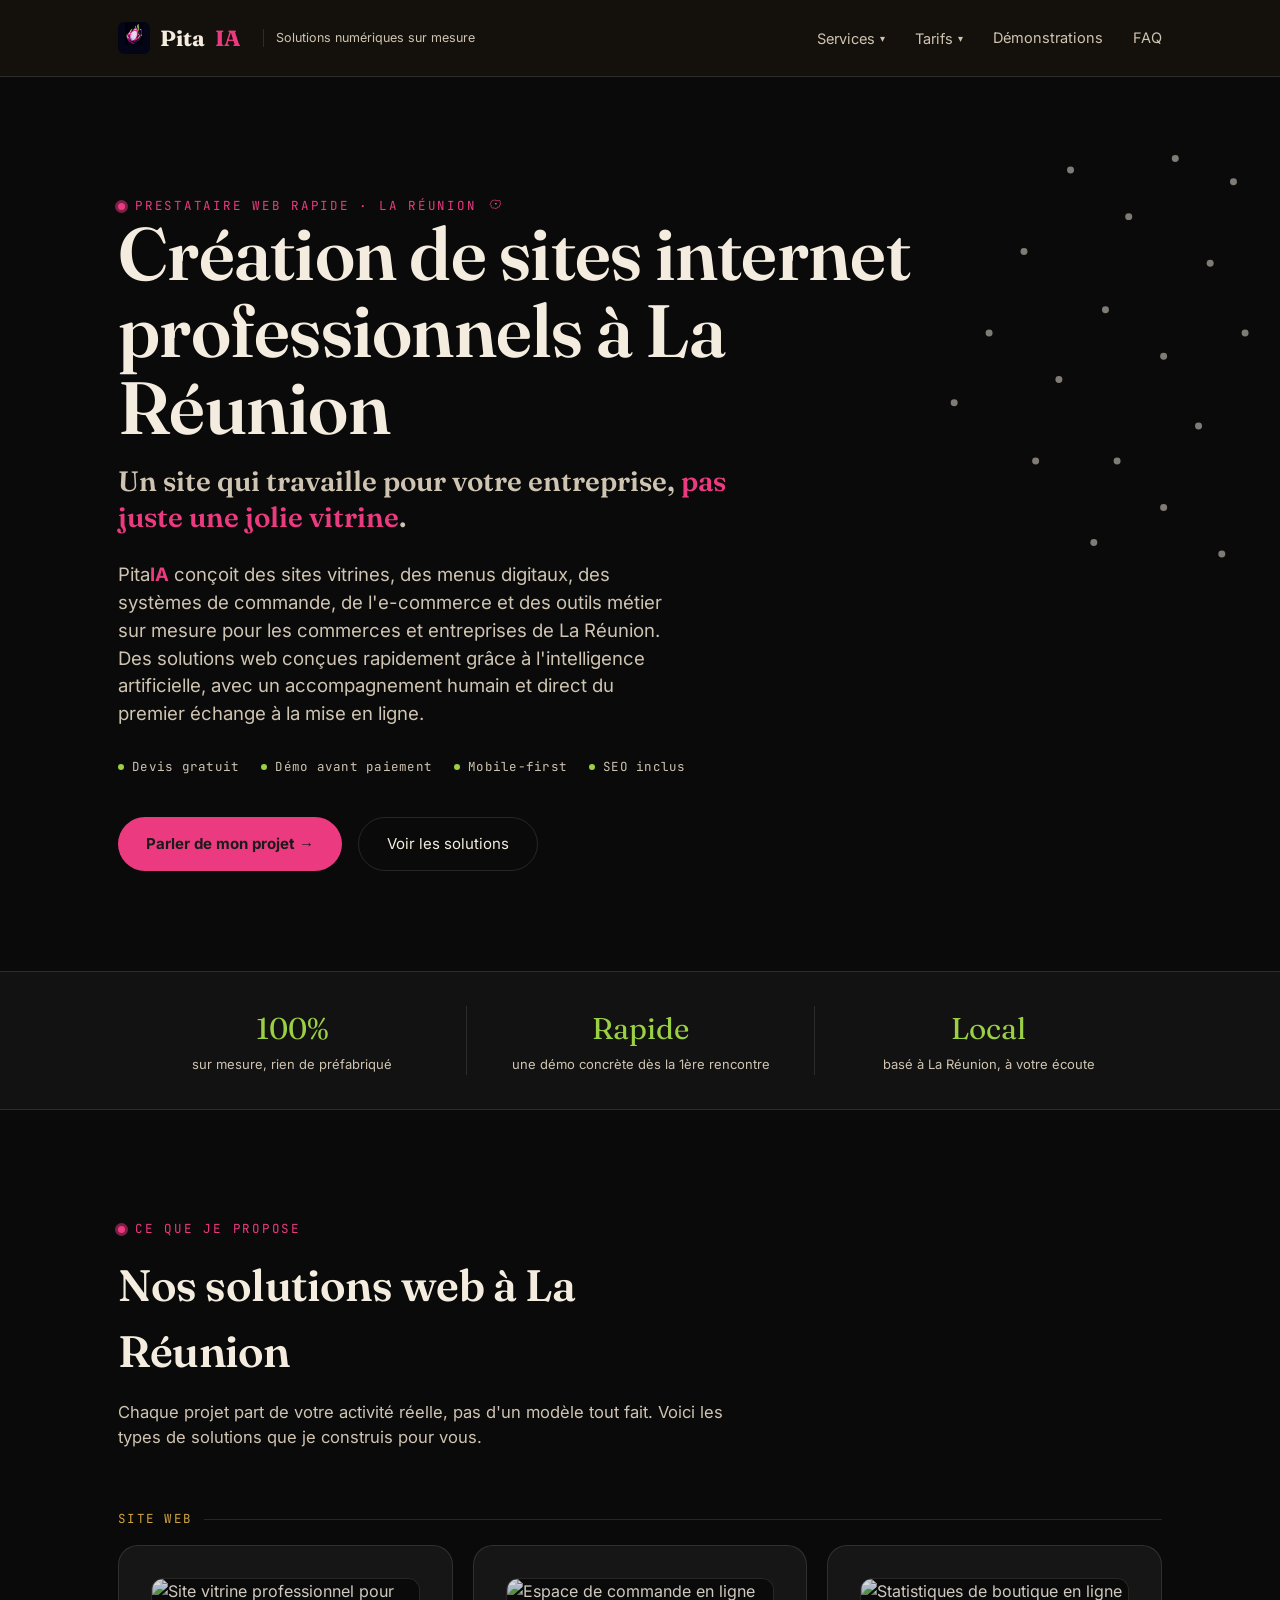
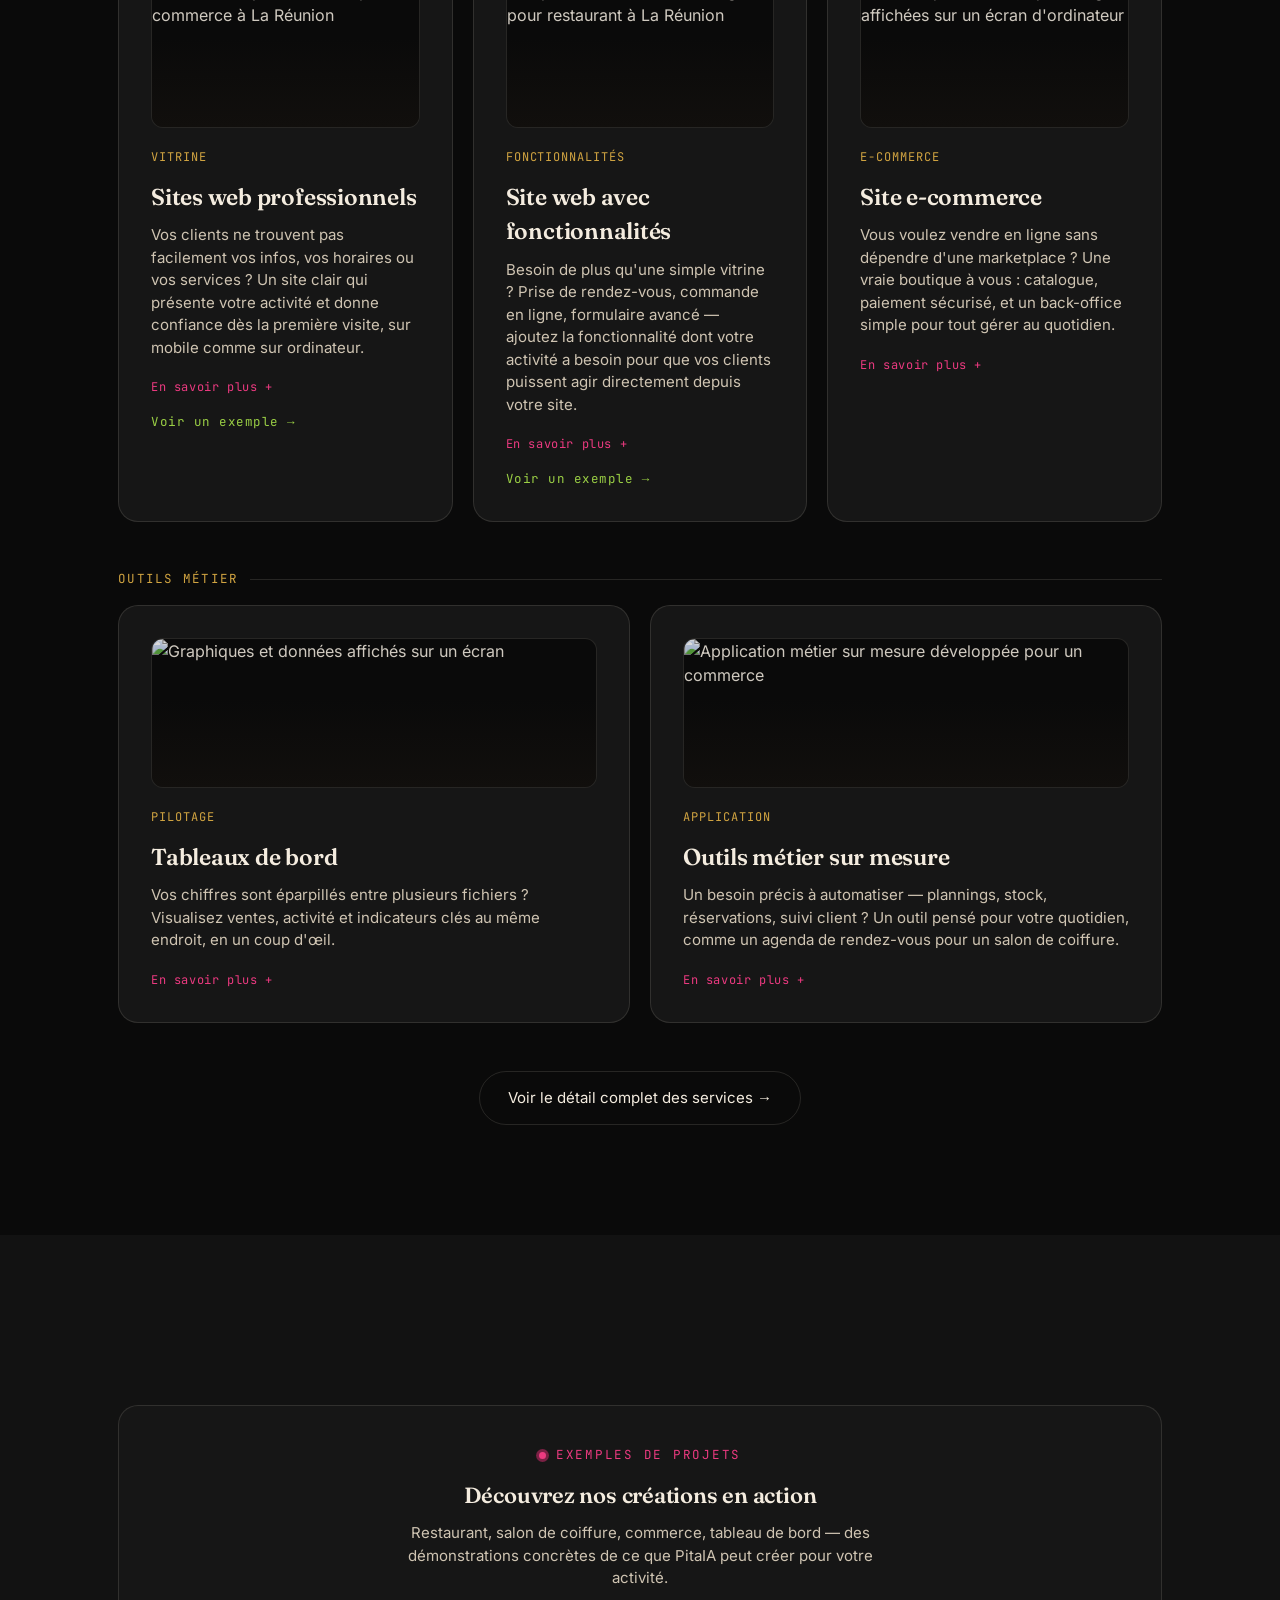
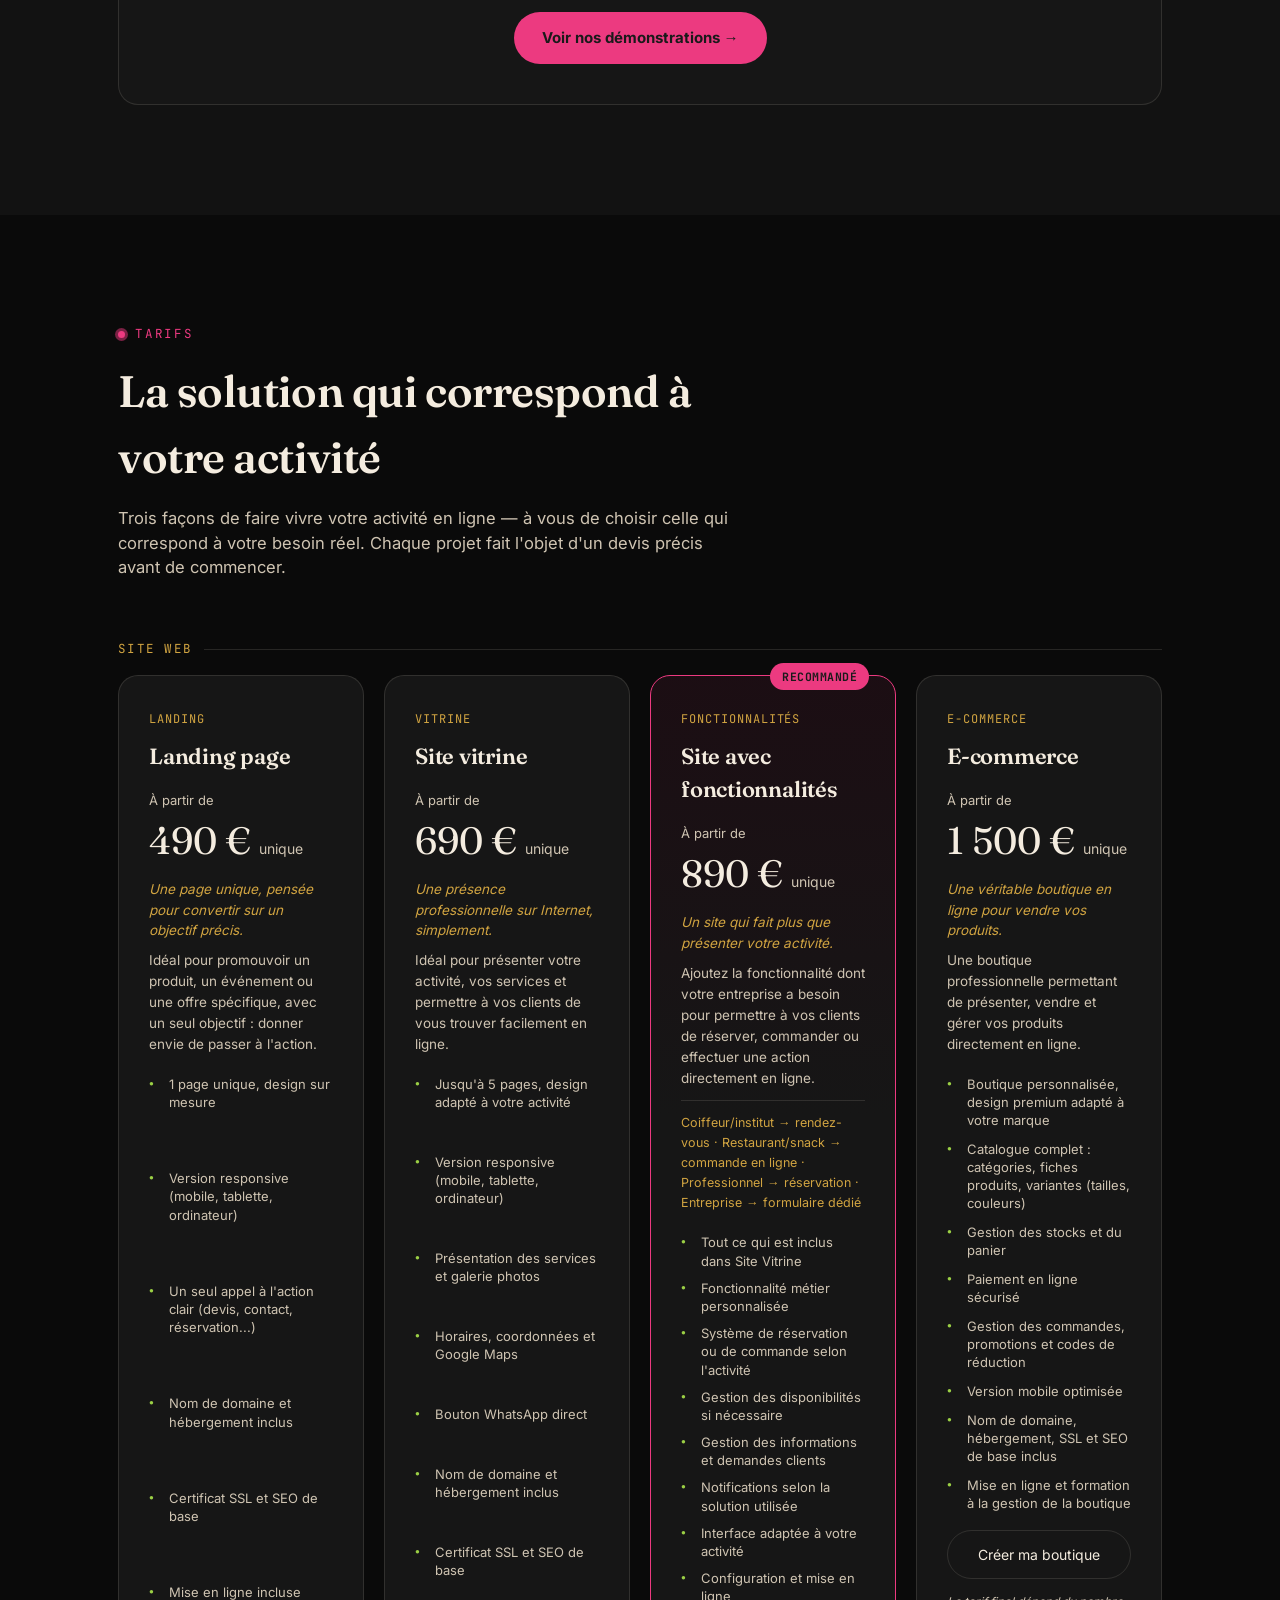
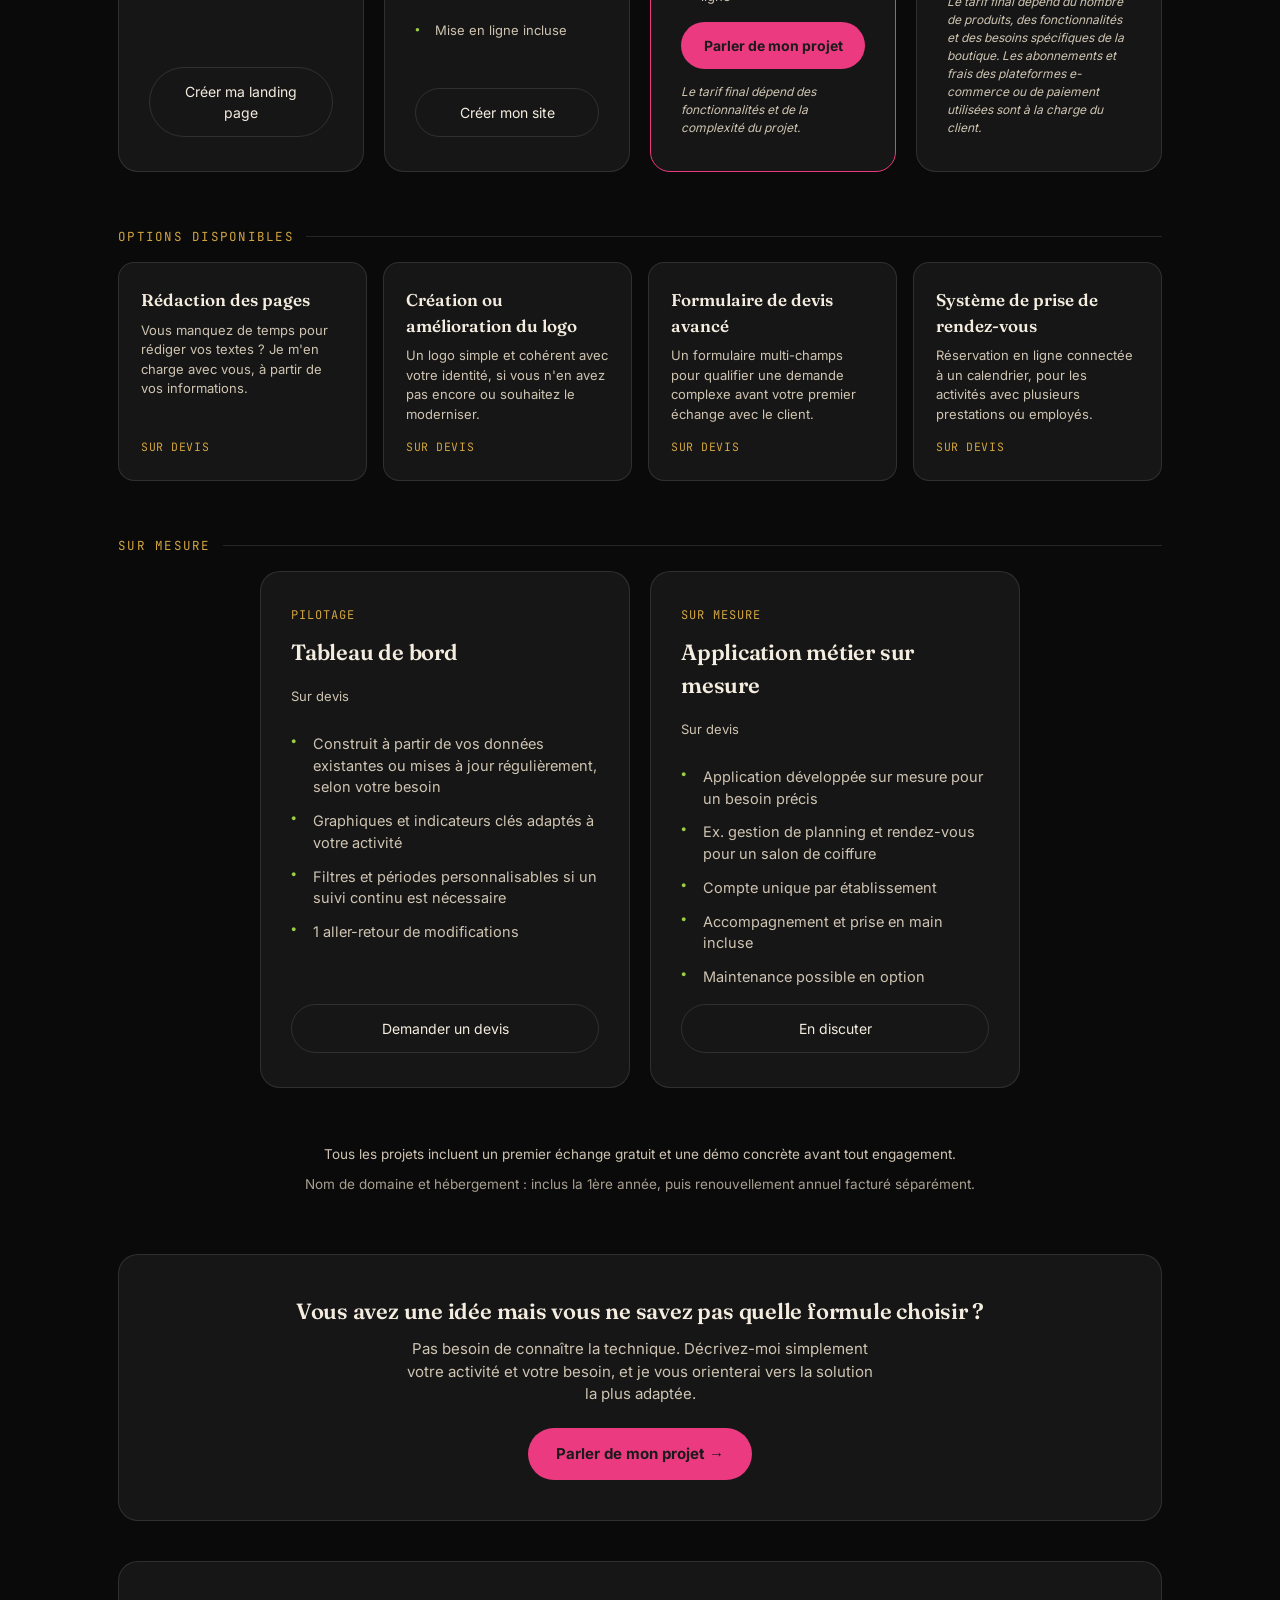
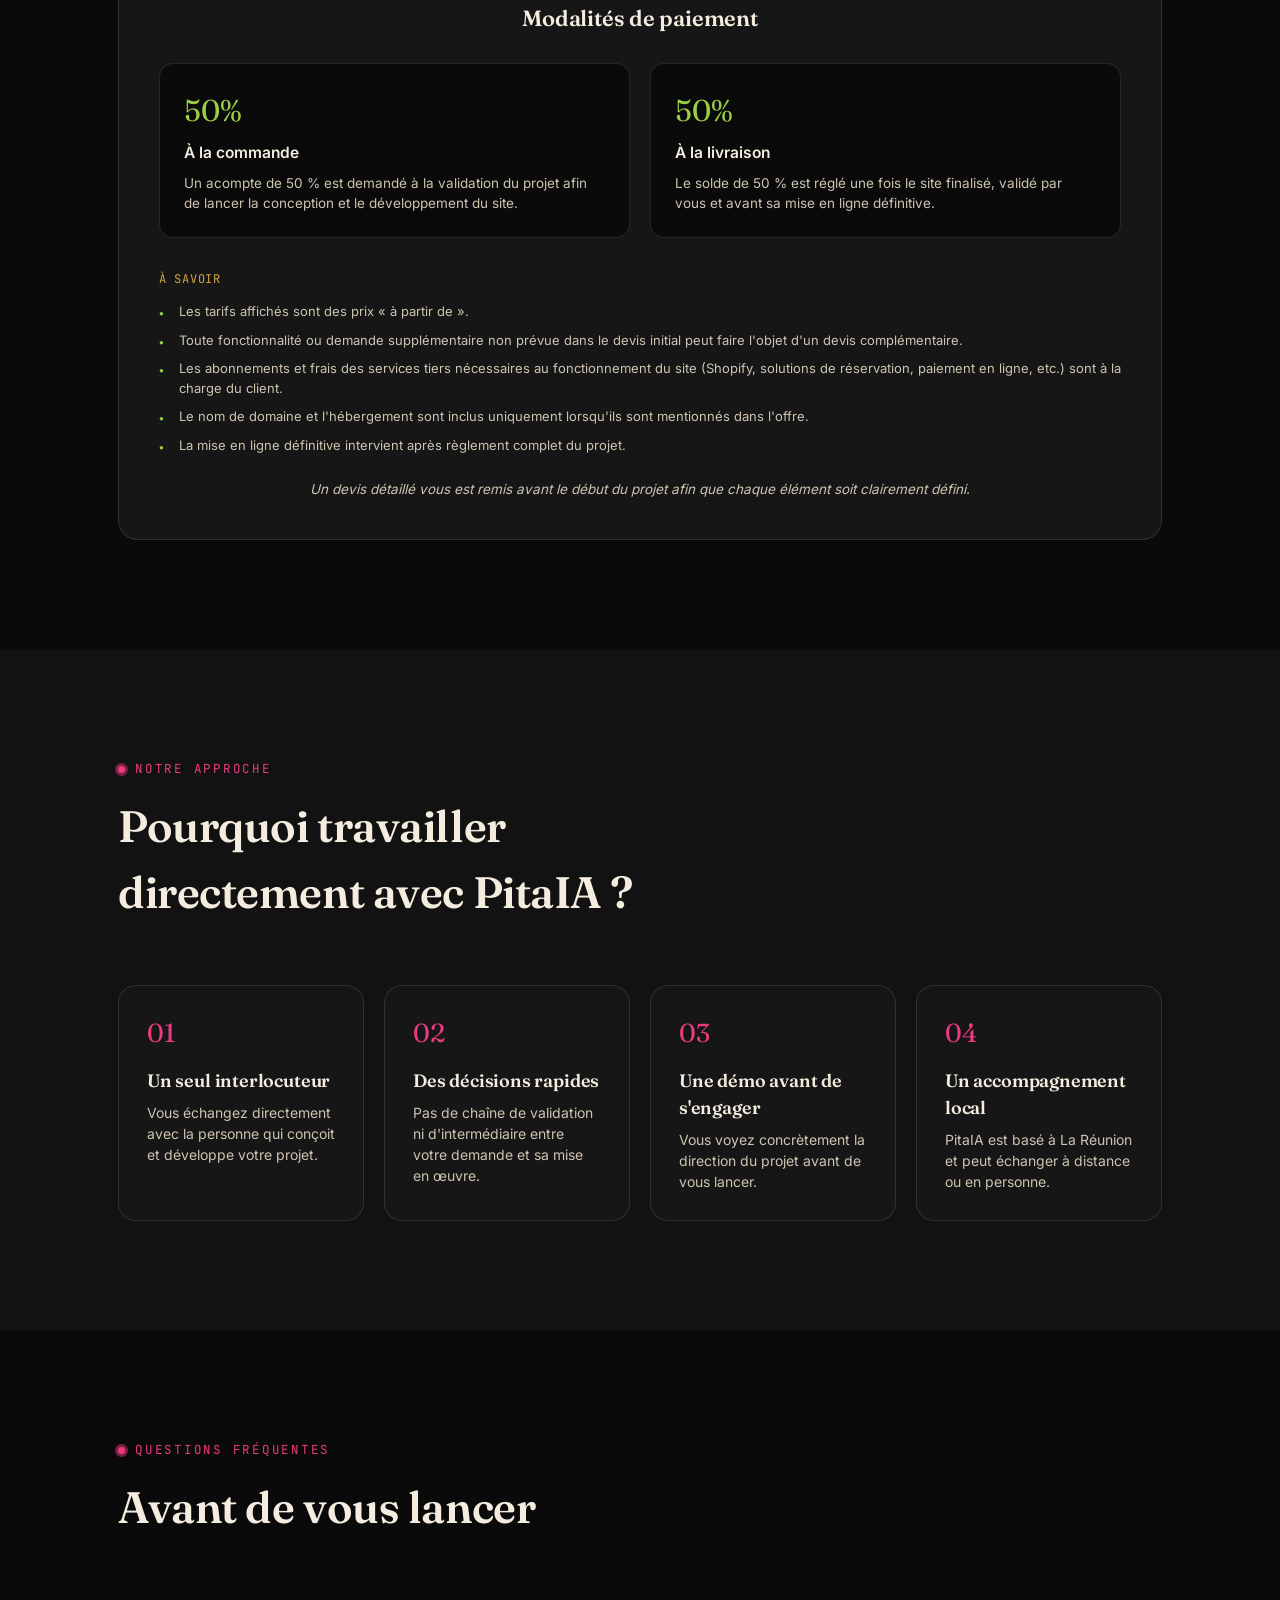
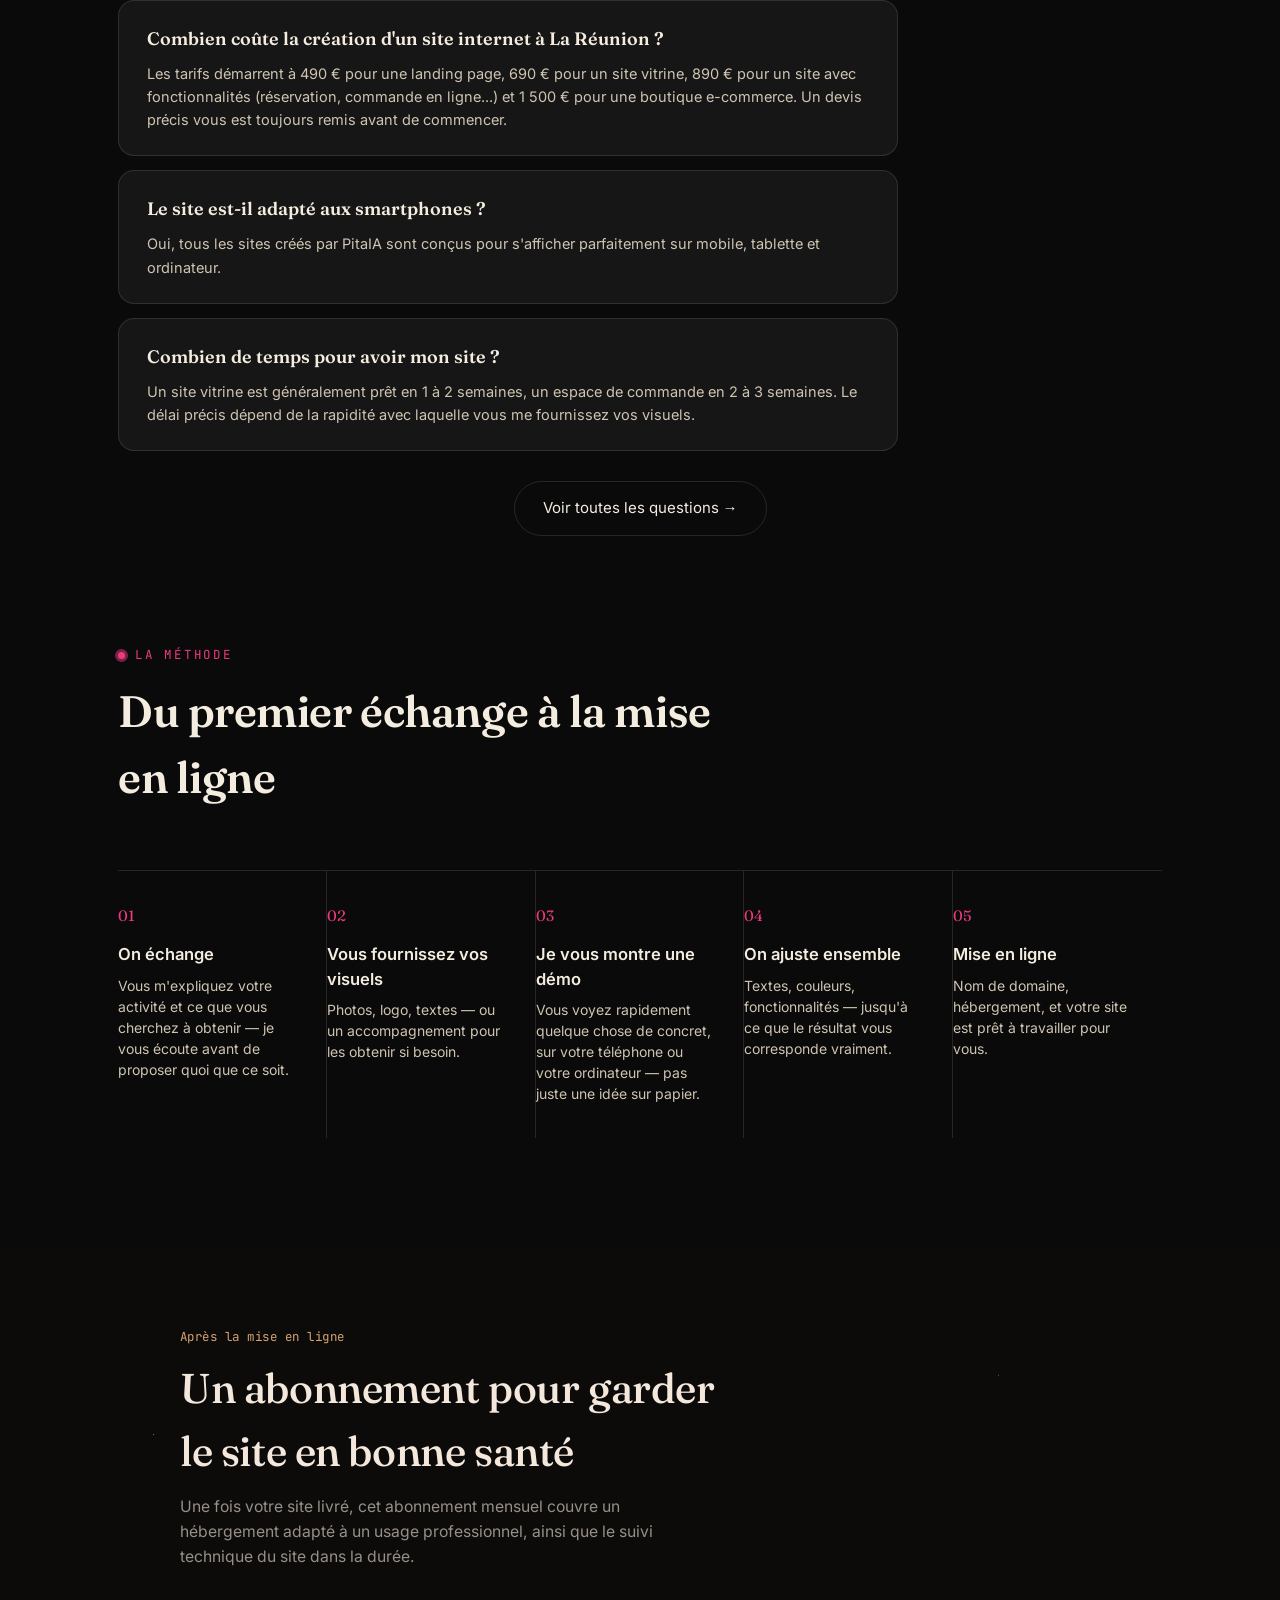
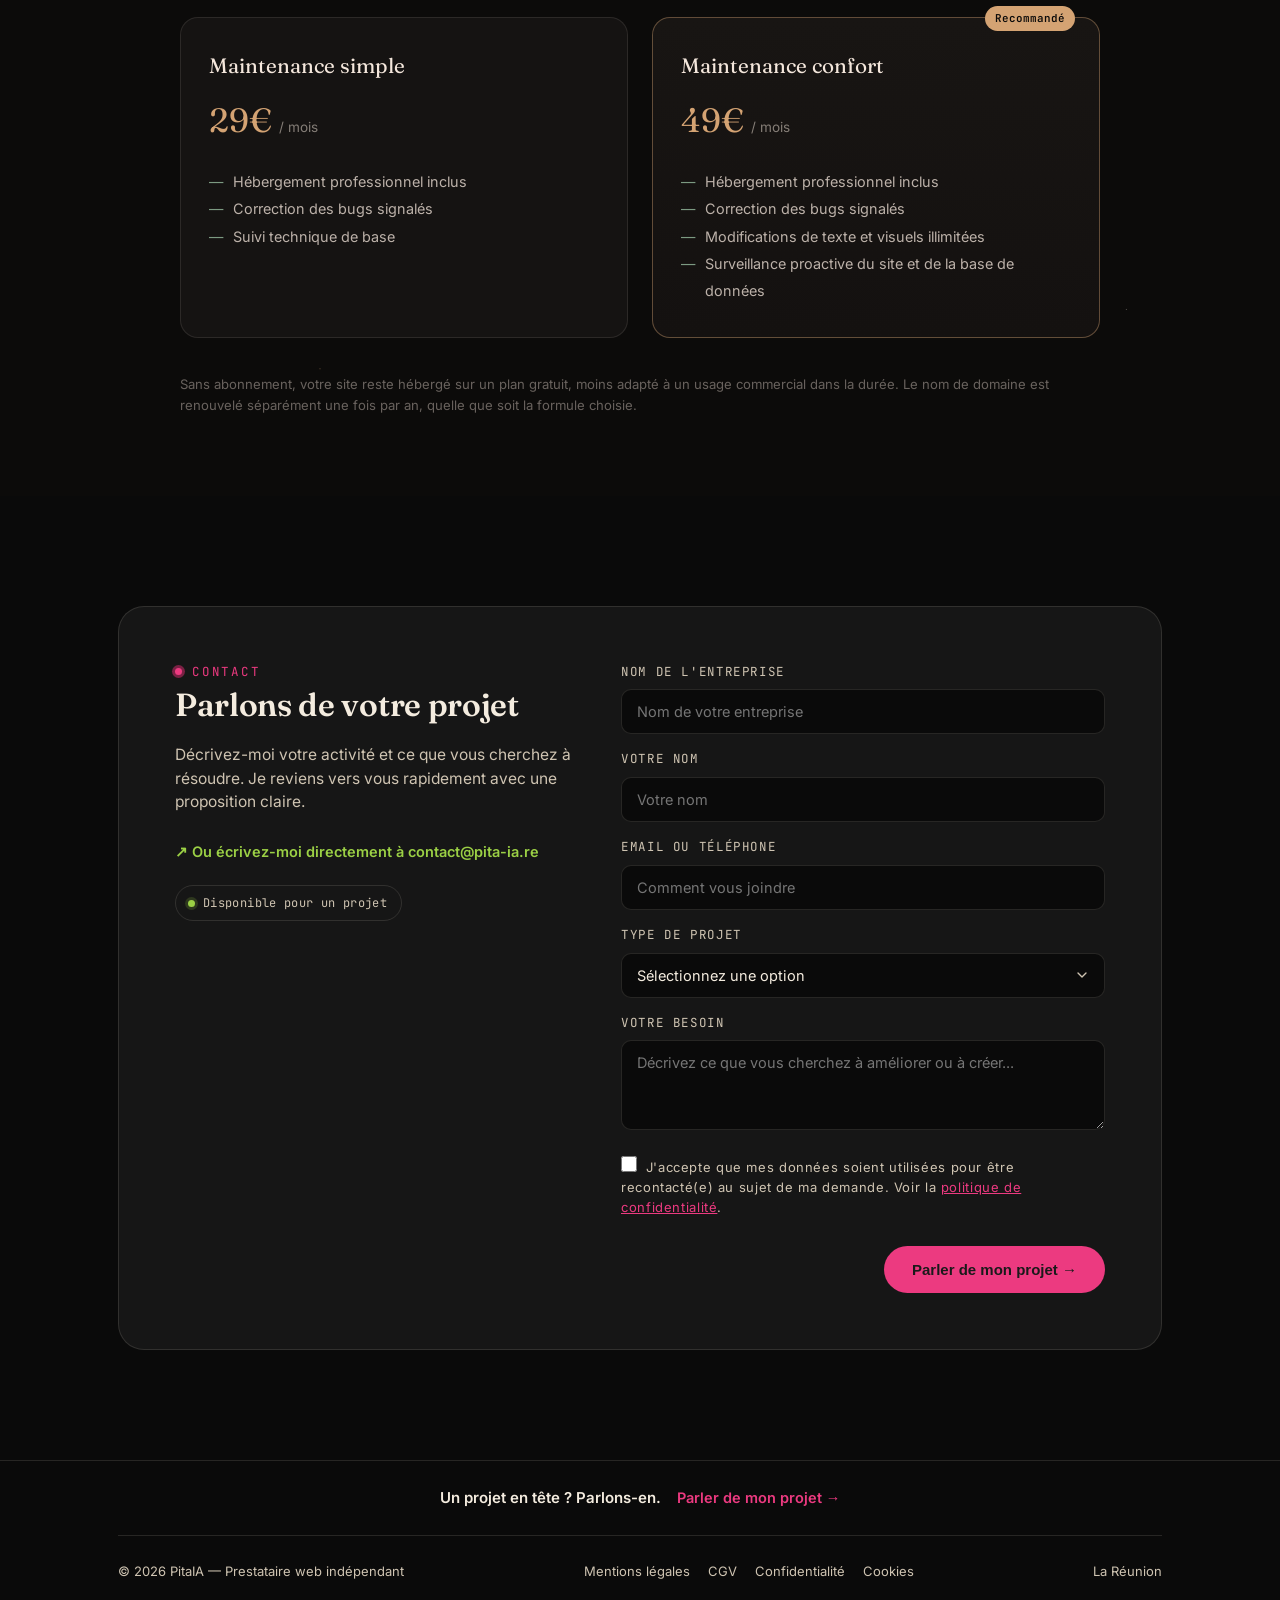
==== commit c6b74b8b: "Add files via upload" ====
--- a/index.html
+++ b/index.html
@@ -469,111 +469,6 @@
     flex: 1; width: 100%; border: none; background: #fff;
   }
 
-  /* CARROUSEL DEMOS */
-  .carousel-outer{ position: relative; margin-top: 10px; }
-  .carousel-track{
-    display: flex; gap: 24px; overflow-x: auto; scroll-snap-type: x mandatory;
-    padding: 10px 8vw 34px; scrollbar-width: none; -ms-overflow-style: none;
-  }
-  .carousel-track::-webkit-scrollbar{ display: none; }
-  .carousel-slide{ flex: 0 0 auto; width: min(520px, 78vw); scroll-snap-align: center; }
-  .slide-frame{
-    position: relative; border-radius: 16px; overflow: hidden;
-    border: 1px solid var(--line); background: var(--card); cursor: pointer;
-    transition: border-color .2s ease, transform .2s ease; outline: none;
-  }
-  .slide-frame:hover, .slide-frame:focus-visible{ border-color: var(--pink); transform: translateY(-4px); }
-  .slide-chrome{
-    display: flex; align-items: center; gap: 6px; padding: 11px 14px;
-    background: #1b1b1b; border-bottom: 1px solid var(--line);
-  }
-  .slide-chrome .dot{ width: 8px; height: 8px; border-radius: 50%; flex-shrink: 0; }
-  .slide-chrome .chrome-url{
-    margin-left: 8px; font-family: 'JetBrains Mono', monospace; font-size: 11px;
-    color: var(--cream-dim); background: rgba(244,236,223,0.06); padding: 4px 10px;
-    border-radius: 100px; flex: 1; overflow: hidden; text-overflow: ellipsis; white-space: nowrap;
-  }
-  .frame-badge{
-    position: absolute; top: 50px; right: 12px; z-index: 2;
-    background: rgba(10,10,10,0.75); border: 1px solid var(--line); color: var(--cream-dim);
-    font-family: 'JetBrains Mono', monospace; font-size: 10px; letter-spacing: .04em;
-    text-transform: uppercase; padding: 4px 9px; border-radius: 100px;
-  }
-  .slide-media{ position: relative; width: 100%; height: 340px; background: #0d0d0d; }
-  .slide-media iframe, .slide-media img{
-    width: 100%; height: 100%; border: 0; display: block; object-fit: cover; pointer-events: none;
-  }
-  .slide-caption{
-    margin-top: 14px; text-align: center; font-family: 'JetBrains Mono', monospace;
-    font-size: 12.5px; color: var(--cream-dim); letter-spacing: .02em;
-  }
-  .carousel-arrow{
-    position: absolute; top: 160px; z-index: 5;
-    width: 44px; height: 44px; border-radius: 50%; border: 1px solid var(--line);
-    background: rgba(10,10,10,0.7); color: var(--cream); font-size: 20px;
-    display: flex; align-items: center; justify-content: center; cursor: pointer;
-    backdrop-filter: blur(4px);
-  }
-  .carousel-arrow:hover{ border-color: var(--pink); }
-  .carousel-arrow.prev{ left: 4px; }
-  .carousel-arrow.next{ right: 4px; }
-  @media (max-width: 760px){
-    .carousel-arrow{ display: none; }
-    .carousel-slide{ width: 86vw; }
-    .carousel-track{ padding: 10px 7vw 28px; gap: 16px; }
-    .slide-media{ height: 280px; }
-  }
-
-  /* MODALE GALERIE PLEIN ECRAN (demos carrousel uniquement) */
-  .gallery-modal{
-    position: fixed; inset: 0; z-index: 600; background: rgba(6,5,4,0.92);
-    display: flex; align-items: center; justify-content: center; padding: 20px;
-  }
-  .gallery-modal[hidden]{ display: none; }
-  .gallery-stage{
-    position: relative; width: min(1000px, 92vw); height: min(88vh, 900px);
-    background: var(--bg-soft); border: 1px solid var(--line); border-radius: 18px;
-    overflow: hidden; display: flex; flex-direction: column;
-  }
-  .gallery-chrome{
-    display: flex; align-items: center; gap: 8px; padding: 12px 16px;
-    background: #1b1b1b; border-bottom: 1px solid var(--line);
-  }
-  .gallery-chrome .dot{ width: 9px; height: 9px; border-radius: 50%; flex-shrink: 0; }
-  .gallery-chrome .chrome-url{
-    margin-left: 10px; font-family: 'JetBrains Mono', monospace; font-size: 12px;
-    color: var(--cream-dim); background: rgba(244,236,223,0.06); padding: 5px 12px;
-    border-radius: 100px; flex: 1; overflow: hidden; text-overflow: ellipsis; white-space: nowrap;
-  }
-  .gallery-badge{
-    font-family: 'JetBrains Mono', monospace; font-size: 10.5px; letter-spacing: .04em;
-    text-transform: uppercase; color: var(--cream-dim); border: 1px solid var(--line);
-    padding: 4px 10px; border-radius: 100px; flex-shrink: 0;
-  }
-  #galleryFrame, #galleryImage{ flex: 1; width: 100%; border: none; background: #fff; object-fit: contain; }
-  .gallery-close{
-    position: absolute; top: 22px; right: 22px; z-index: 5;
-    width: 42px; height: 42px; border-radius: 50%; border: 1px solid var(--line);
-    background: rgba(10,10,10,0.6); color: var(--cream); font-size: 18px; cursor: pointer;
-  }
-  .gallery-close:hover{ border-color: var(--pink); }
-  .gallery-arrow{
-    position: absolute; top: 50%; transform: translateY(-50%); z-index: 5;
-    width: 52px; height: 52px; border-radius: 50%; border: 1px solid var(--line);
-    background: rgba(10,10,10,0.6); color: var(--cream); font-size: 24px; cursor: pointer;
-    display: flex; align-items: center; justify-content: center;
-  }
-  .gallery-arrow:hover{ border-color: var(--pink); }
-  .gallery-arrow.prev{ left: 18px; }
-  .gallery-arrow.next{ right: 18px; }
-  @media (max-width: 760px){
-    .gallery-stage{ width: 100vw; height: 100vh; border-radius: 0; }
-    .gallery-arrow{ width: 42px; height: 42px; font-size: 20px; }
-    .gallery-arrow.prev{ left: 6px; }
-    .gallery-arrow.next{ right: 6px; }
-    .gallery-close{ top: 10px; right: 10px; }
-  }
-
   /* PROCESS */
   .process{
     display:grid; grid-template-columns: repeat(5,1fr); gap: 0;
@@ -1011,14 +906,7 @@
           <a href="#price-sur-mesure">Sur mesure</a>
         </div>
       </div>
-      <div class="nav-item" data-nav-item>
-        <button type="button" class="nav-trigger" data-nav-trigger>Modèles <span class="chev">▾</span></button>
-        <div class="nav-dropdown">
-          <button type="button" class="demo-link" data-demo="https://darling-rugelach-d055d9.netlify.app">🍽️ Menu digital — restaurant</button>
-          <button type="button" class="demo-link" data-demo="https://magnificent-pothos-8e05f0.netlify.app">🏄 Site vitrine — école de surf</button>
-          <button type="button" class="demo-link" data-demo="https://transcendent-pony-9c8654.netlify.app">💇 Prise de rendez-vous — salon de coiffure</button>
-        </div>
-      </div>
+      <a class="navlink" href="creation-site-web-reunion.html">Démonstrations</a>
       <a class="navlink" href="faq.html">FAQ</a>
     </div>
     <button type="button" class="hamburger" id="hamburgerBtn" aria-expanded="false" aria-controls="mobileMenu" aria-label="Ouvrir le menu">
@@ -1029,7 +917,7 @@
     <a class="mobile-menu-link" href="#services">Services</a>
     <a class="mobile-menu-link" href="services.html">Services (détail)</a>
     <a class="mobile-menu-link" href="#tarifs">Tarifs</a>
-    <a class="mobile-menu-link" href="#exemples">Modèles</a>
+    <a class="mobile-menu-link" href="creation-site-web-reunion.html">Démonstrations</a>
     <a class="mobile-menu-link" href="faq.html">FAQ</a>
     <a class="mobile-menu-link mobile-menu-cta" href="#contact">Parler de mon projet →</a>
   </div>
@@ -1167,101 +1055,14 @@
   </div>
 </section>
 
-<section id="exemples">
+<section id="exemples" class="alt-bg">
   <div class="wrap">
-    <div class="section-head">
-      <div class="eyebrow">Exemples de projets</div>
-      <h2>Découvrez nos créations</h2>
-      <p>Quelques exemples de sites que PitaIA peut créer pour votre activité — démonstrations fictives, pas des projets de clients réels.</p>
-    </div>
-  </div>
-
-  <div class="carousel-outer">
-    <button type="button" class="carousel-arrow prev" data-dir="-1" aria-label="Démo précédente">‹</button>
-    <div class="carousel-track" id="demoCarousel" role="list">
-
-      <div class="carousel-slide" role="listitem">
-        <div class="slide-frame" tabindex="0" role="button" data-index="0" aria-label="Ouvrir en plein écran : démo Restaurant, menu digital">
-          <div class="slide-chrome">
-            <span class="dot" style="background:#ec3a80"></span>
-            <span class="dot" style="background:#d1a441"></span>
-            <span class="dot" style="background:#9bd045"></span>
-            <span class="chrome-url">darling-rugelach-d055d9.netlify.app</span>
-          </div>
-          <span class="frame-badge">Démo fictive</span>
-          <div class="slide-media">
-            <iframe src="https://darling-rugelach-d055d9.netlify.app" title="Aperçu démo Restaurant — menu digital" loading="lazy" tabindex="-1" aria-hidden="true"></iframe>
-          </div>
-        </div>
-        <div class="slide-caption">Restaurant · Menu digital</div>
-      </div>
-
-      <div class="carousel-slide" role="listitem">
-        <div class="slide-frame" tabindex="0" role="button" data-index="1" aria-label="Ouvrir en plein écran : démo Salon de coiffure, prise de rendez-vous">
-          <div class="slide-chrome">
-            <span class="dot" style="background:#ec3a80"></span>
-            <span class="dot" style="background:#d1a441"></span>
-            <span class="dot" style="background:#9bd045"></span>
-            <span class="chrome-url">transcendent-pony-9c8654.netlify.app</span>
-          </div>
-          <span class="frame-badge">Démo fictive</span>
-          <div class="slide-media">
-            <iframe src="https://transcendent-pony-9c8654.netlify.app" title="Aperçu démo Salon de coiffure — prise de rendez-vous" loading="lazy" tabindex="-1" aria-hidden="true"></iframe>
-          </div>
-        </div>
-        <div class="slide-caption">Salon de coiffure · Prise de rendez-vous</div>
-      </div>
-
-      <div class="carousel-slide" role="listitem">
-        <div class="slide-frame" tabindex="0" role="button" data-index="2" aria-label="Ouvrir en plein écran : démo Commerce, vitrine avec catalogue">
-          <div class="slide-chrome">
-            <span class="dot" style="background:#ec3a80"></span>
-            <span class="dot" style="background:#d1a441"></span>
-            <span class="dot" style="background:#9bd045"></span>
-            <span class="chrome-url">magnificent-pothos-8e05f0.netlify.app</span>
-          </div>
-          <span class="frame-badge">Démo fictive</span>
-          <div class="slide-media">
-            <iframe src="https://magnificent-pothos-8e05f0.netlify.app" title="Aperçu démo Commerce — vitrine avec catalogue" loading="lazy" tabindex="-1" aria-hidden="true"></iframe>
-          </div>
-        </div>
-        <div class="slide-caption">Commerce · Vitrine avec catalogue</div>
-      </div>
-
-      <div class="carousel-slide" role="listitem">
-        <div class="slide-frame" tabindex="0" role="button" data-index="3" aria-label="Ouvrir en plein écran : aperçu Entreprise, tableau de bord">
-          <div class="slide-chrome">
-            <span class="dot" style="background:#ec3a80"></span>
-            <span class="dot" style="background:#d1a441"></span>
-            <span class="dot" style="background:#9bd045"></span>
-            <span class="chrome-url">aperçu — tableau de bord</span>
-          </div>
-          <span class="frame-badge">Démo fictive</span>
-          <div class="slide-media">
-            <img src="dashboard-mockup.jpg" alt="Aperçu d'un tableau de bord personnalisé" loading="lazy">
-          </div>
-        </div>
-        <div class="slide-caption">Entreprise · Tableau de bord</div>
-      </div>
-
-      <div class="carousel-slide" role="listitem">
-        <div class="slide-frame" tabindex="0" role="button" data-index="4" aria-label="Ouvrir en plein écran : démo Artisan, devis en ligne">
-          <div class="slide-chrome">
-            <span class="dot" style="background:#ec3a80"></span>
-            <span class="dot" style="background:#d1a441"></span>
-            <span class="dot" style="background:#9bd045"></span>
-            <span class="chrome-url">pitaia-demo-artisan-seb-fba9.vercel.app</span>
-          </div>
-          <span class="frame-badge">Démo fictive</span>
-          <div class="slide-media">
-            <iframe src="https://pitaia-demo-artisan-seb-fba9.vercel.app" title="Aperçu démo Artisan — devis en ligne" loading="lazy" tabindex="-1" aria-hidden="true"></iframe>
-          </div>
-        </div>
-        <div class="slide-caption">Artisan · Devis en ligne</div>
-      </div>
-
-    </div>
-    <button type="button" class="carousel-arrow next" data-dir="1" aria-label="Démo suivante">›</button>
+    <div class="helper-cta">
+      <div class="eyebrow" style="justify-content:center;">Exemples de projets</div>
+      <h3 style="margin-top:14px;">Découvrez nos créations en action</h3>
+      <p>Restaurant, salon de coiffure, commerce, tableau de bord — des démonstrations concrètes de ce que PitaIA peut créer pour votre activité.</p>
+      <a href="creation-site-web-reunion.html" class="btn-primary">Voir nos démonstrations →</a>
+    </div>
   </div>
 </section>
 
@@ -1743,23 +1544,6 @@
   </div>
 </div>
 
-<div class="gallery-modal" id="galleryModal" hidden>
-  <div class="gallery-stage">
-    <div class="gallery-chrome">
-      <span class="dot" style="background:#ec3a80"></span>
-      <span class="dot" style="background:#d1a441"></span>
-      <span class="dot" style="background:#9bd045"></span>
-      <span class="chrome-url" id="galleryUrl"></span>
-      <span class="gallery-badge">Démo fictive</span>
-    </div>
-    <iframe id="galleryFrame" src="" title="Démo en plein écran"></iframe>
-    <img id="galleryImage" src="" alt="" hidden>
-  </div>
-  <button type="button" class="gallery-close" id="galleryClose" aria-label="Fermer l'aperçu">✕</button>
-  <button type="button" class="gallery-arrow prev" id="galleryPrev" aria-label="Démo précédente">‹</button>
-  <button type="button" class="gallery-arrow next" id="galleryNext" aria-label="Démo suivante">›</button>
-</div>
-
 <footer>
   <div class="wrap">
     <div class="footer-cta-line">
@@ -1810,79 +1594,6 @@
   });
   document.addEventListener('keydown', function(e){
     if (e.key === 'Escape' && !demoModal.hidden) closeDemoModal();
-  });
-
-  /* ---- Carrousel + galerie plein écran (section Exemples de projets) ---- */
-  var demoGallery = [
-    { title: 'darling-rugelach-d055d9.netlify.app', url: 'https://darling-rugelach-d055d9.netlify.app', type: 'iframe' },
-    { title: 'transcendent-pony-9c8654.netlify.app', url: 'https://transcendent-pony-9c8654.netlify.app', type: 'iframe' },
-    { title: 'magnificent-pothos-8e05f0.netlify.app', url: 'https://magnificent-pothos-8e05f0.netlify.app', type: 'iframe' },
-    { title: 'aperçu — tableau de bord', url: 'dashboard-mockup.jpg', type: 'image' },
-    { title: 'pitaia-demo-artisan-seb-fba9.vercel.app', url: 'https://pitaia-demo-artisan-seb-fba9.vercel.app', type: 'iframe' }
-  ];
-  var galleryModal = document.getElementById('galleryModal');
-  var galleryFrame = document.getElementById('galleryFrame');
-  var galleryImage = document.getElementById('galleryImage');
-  var galleryUrlEl = document.getElementById('galleryUrl');
-  var galleryIndex = 0;
-
-  function renderGallerySlide(){
-    var d = demoGallery[galleryIndex];
-    galleryUrlEl.textContent = d.title;
-    if (d.type === 'iframe'){
-      galleryImage.hidden = true; galleryImage.src = '';
-      galleryFrame.hidden = false; galleryFrame.src = d.url;
-    } else {
-      galleryFrame.hidden = true; galleryFrame.src = '';
-      galleryImage.hidden = false; galleryImage.src = d.url; galleryImage.alt = d.title;
-    }
-  }
-  function openGallery(i){
-    galleryIndex = i;
-    renderGallerySlide();
-    galleryModal.hidden = false;
-    document.body.style.overflow = 'hidden';
-  }
-  function closeGallery(){
-    galleryModal.hidden = true;
-    galleryFrame.src = ''; galleryImage.src = '';
-    document.body.style.overflow = '';
-  }
-  function galleryStep(dir){
-    galleryIndex = (galleryIndex + dir + demoGallery.length) % demoGallery.length;
-    renderGallerySlide();
-  }
-  document.querySelectorAll('.slide-frame').forEach(function(el){
-    el.addEventListener('click', function(){ openGallery(parseInt(el.getAttribute('data-index'), 10)); });
-    el.addEventListener('keydown', function(e){
-      if (e.key === 'Enter' || e.key === ' '){
-        e.preventDefault();
-        openGallery(parseInt(el.getAttribute('data-index'), 10));
-      }
-    });
-  });
-  document.getElementById('galleryPrev').addEventListener('click', function(){ galleryStep(-1); });
-  document.getElementById('galleryNext').addEventListener('click', function(){ galleryStep(1); });
-  document.getElementById('galleryClose').addEventListener('click', closeGallery);
-  galleryModal.addEventListener('click', function(e){
-    if (e.target === galleryModal) closeGallery();
-  });
-  document.addEventListener('keydown', function(e){
-    if (galleryModal.hidden) return;
-    if (e.key === 'Escape') closeGallery();
-    if (e.key === 'ArrowLeft') galleryStep(-1);
-    if (e.key === 'ArrowRight') galleryStep(1);
-  });
-
-  document.querySelectorAll('.carousel-arrow').forEach(function(btn){
-    btn.addEventListener('click', function(){
-      var dir = parseInt(btn.getAttribute('data-dir'), 10);
-      var track = document.getElementById('demoCarousel');
-      var slide = track.querySelector('.carousel-slide');
-      var gap = 24;
-      var step = slide ? slide.getBoundingClientRect().width + gap : 300;
-      track.scrollBy({ left: dir * step, behavior: 'smooth' });
-    });
   });
 
   var navItems = document.querySelectorAll('[data-nav-item]');
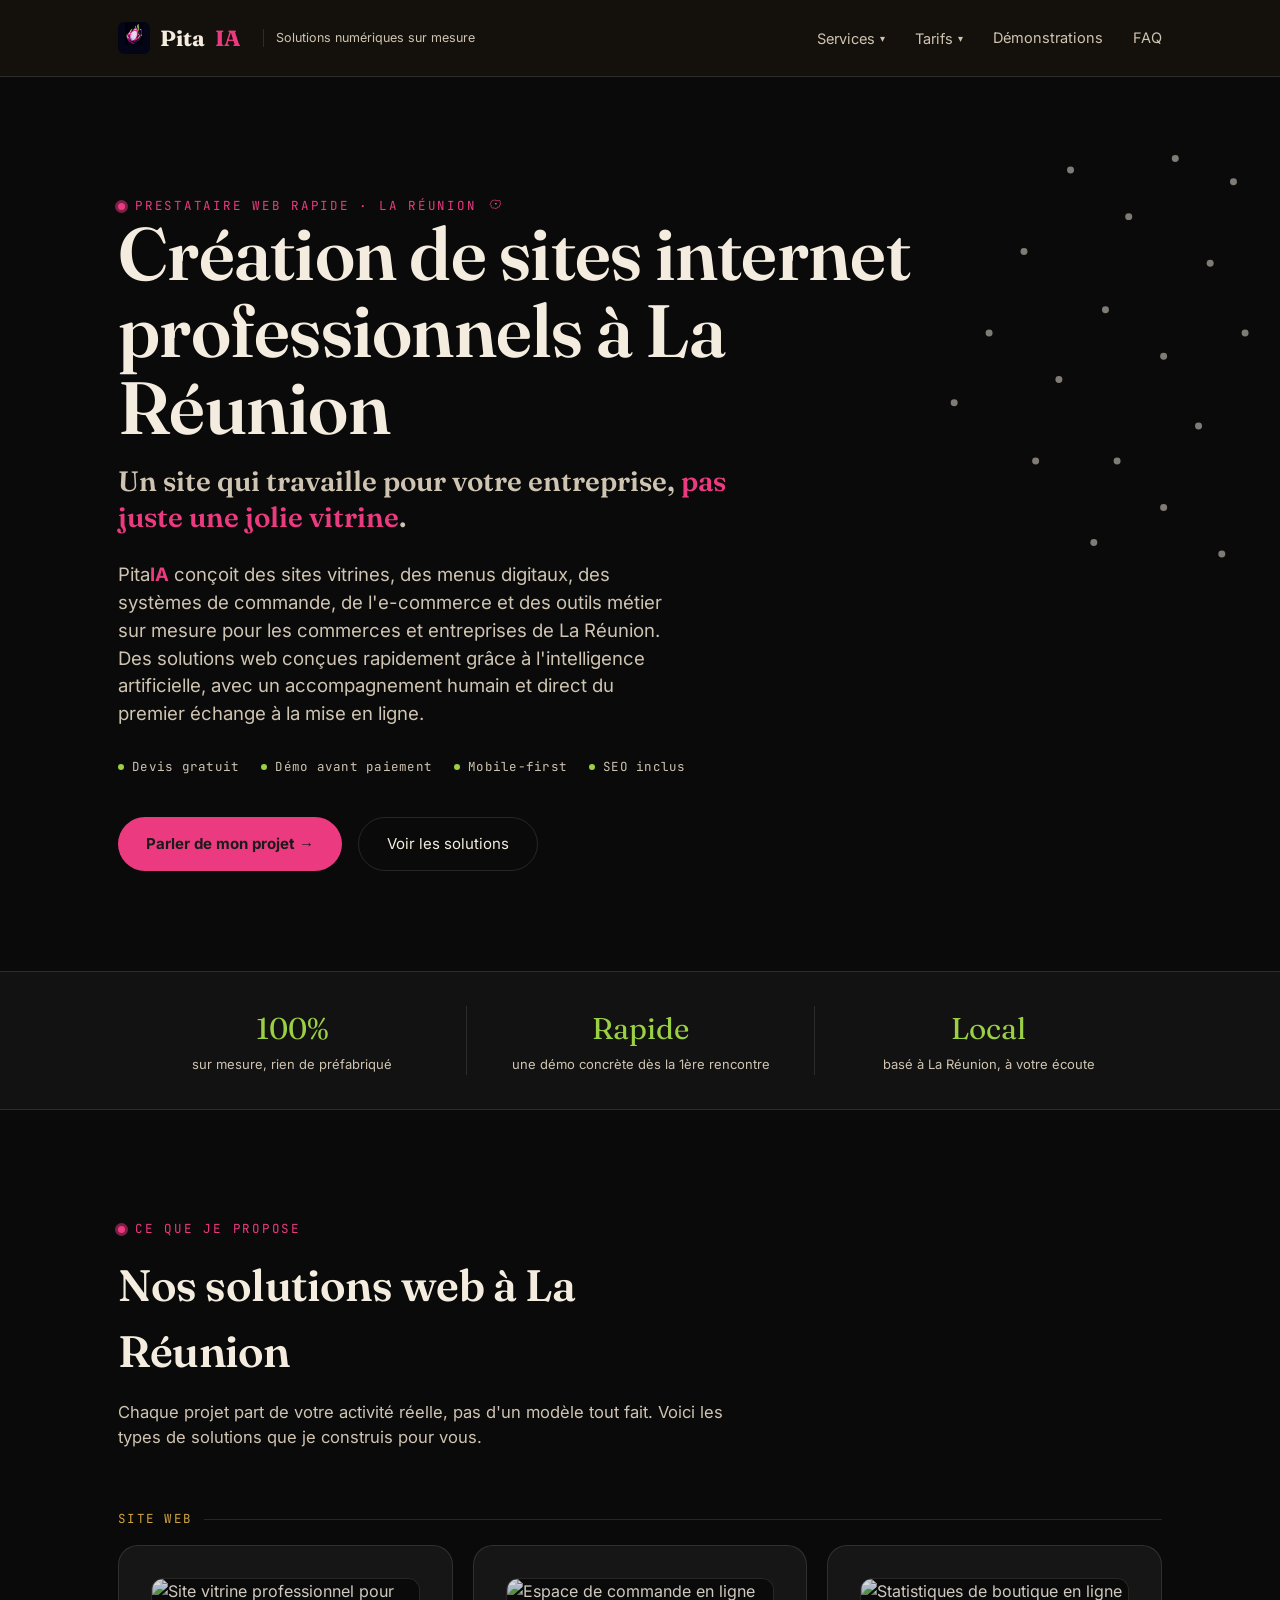
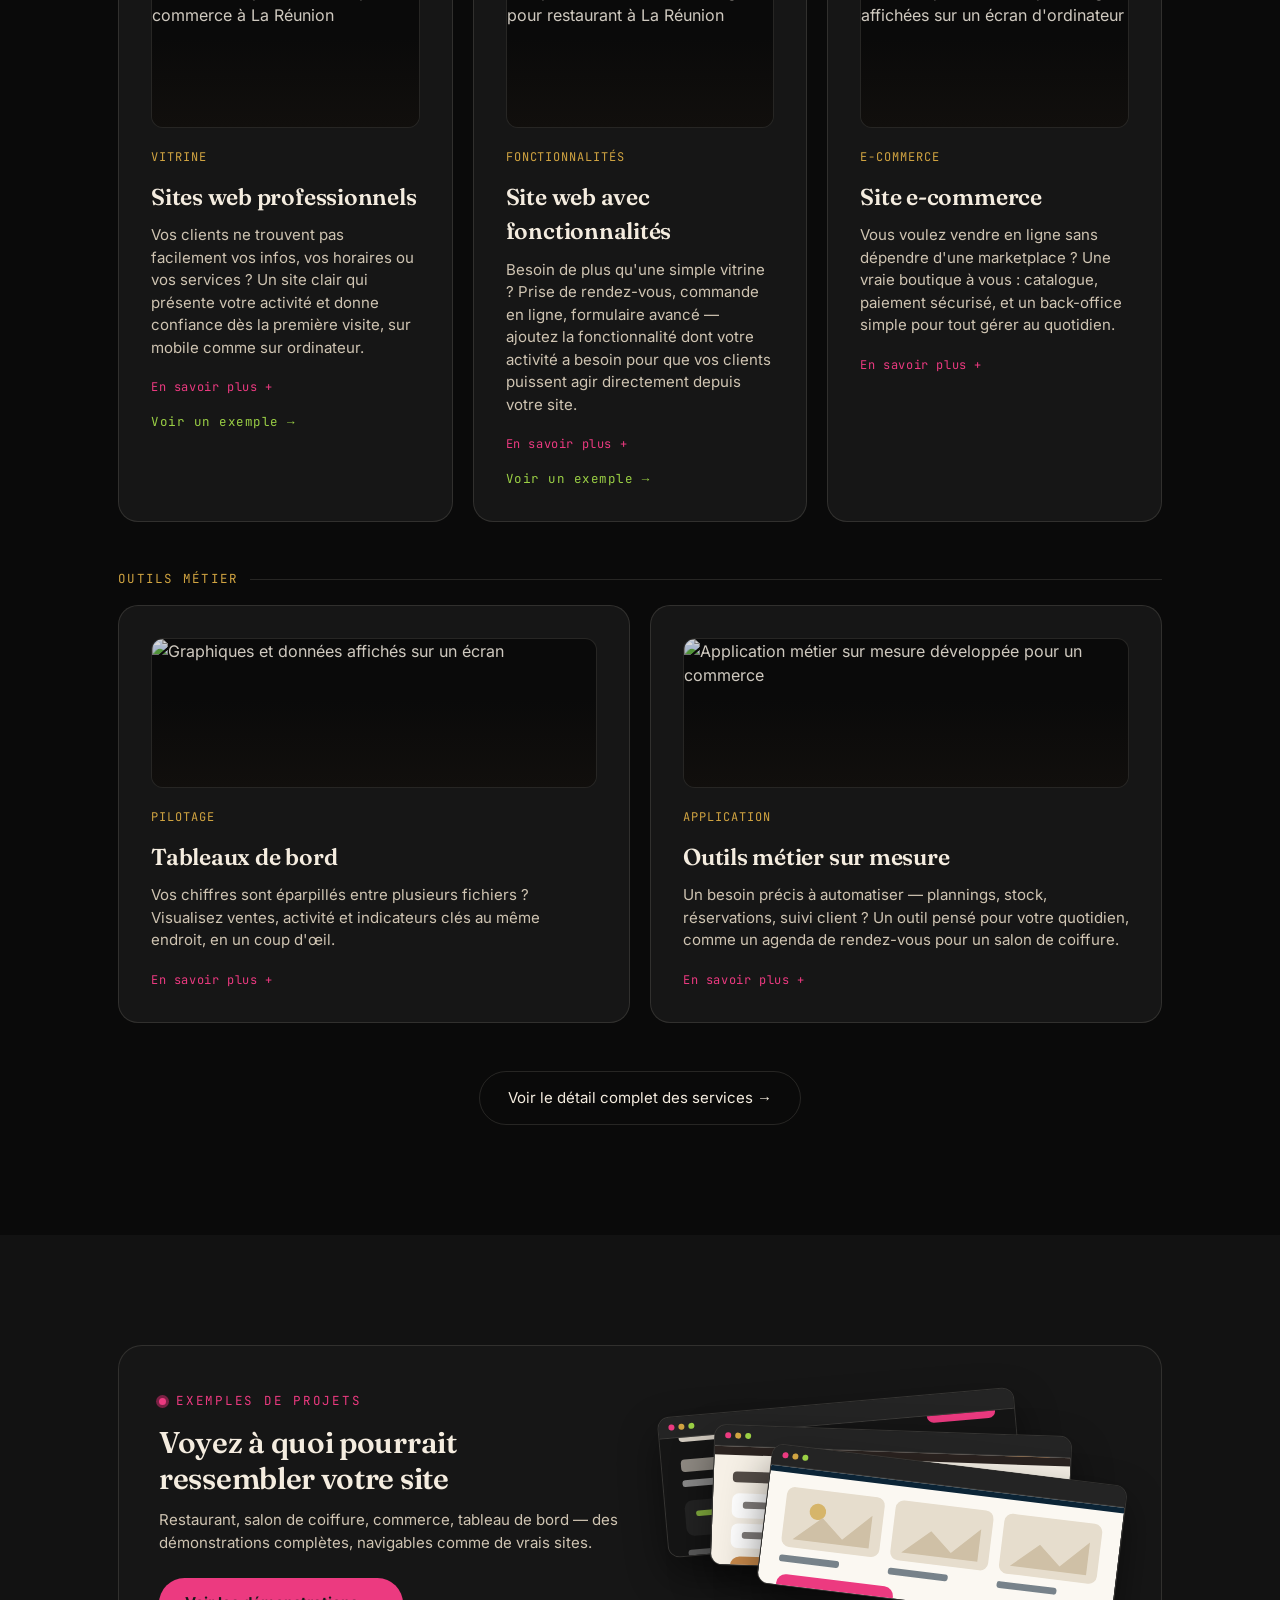
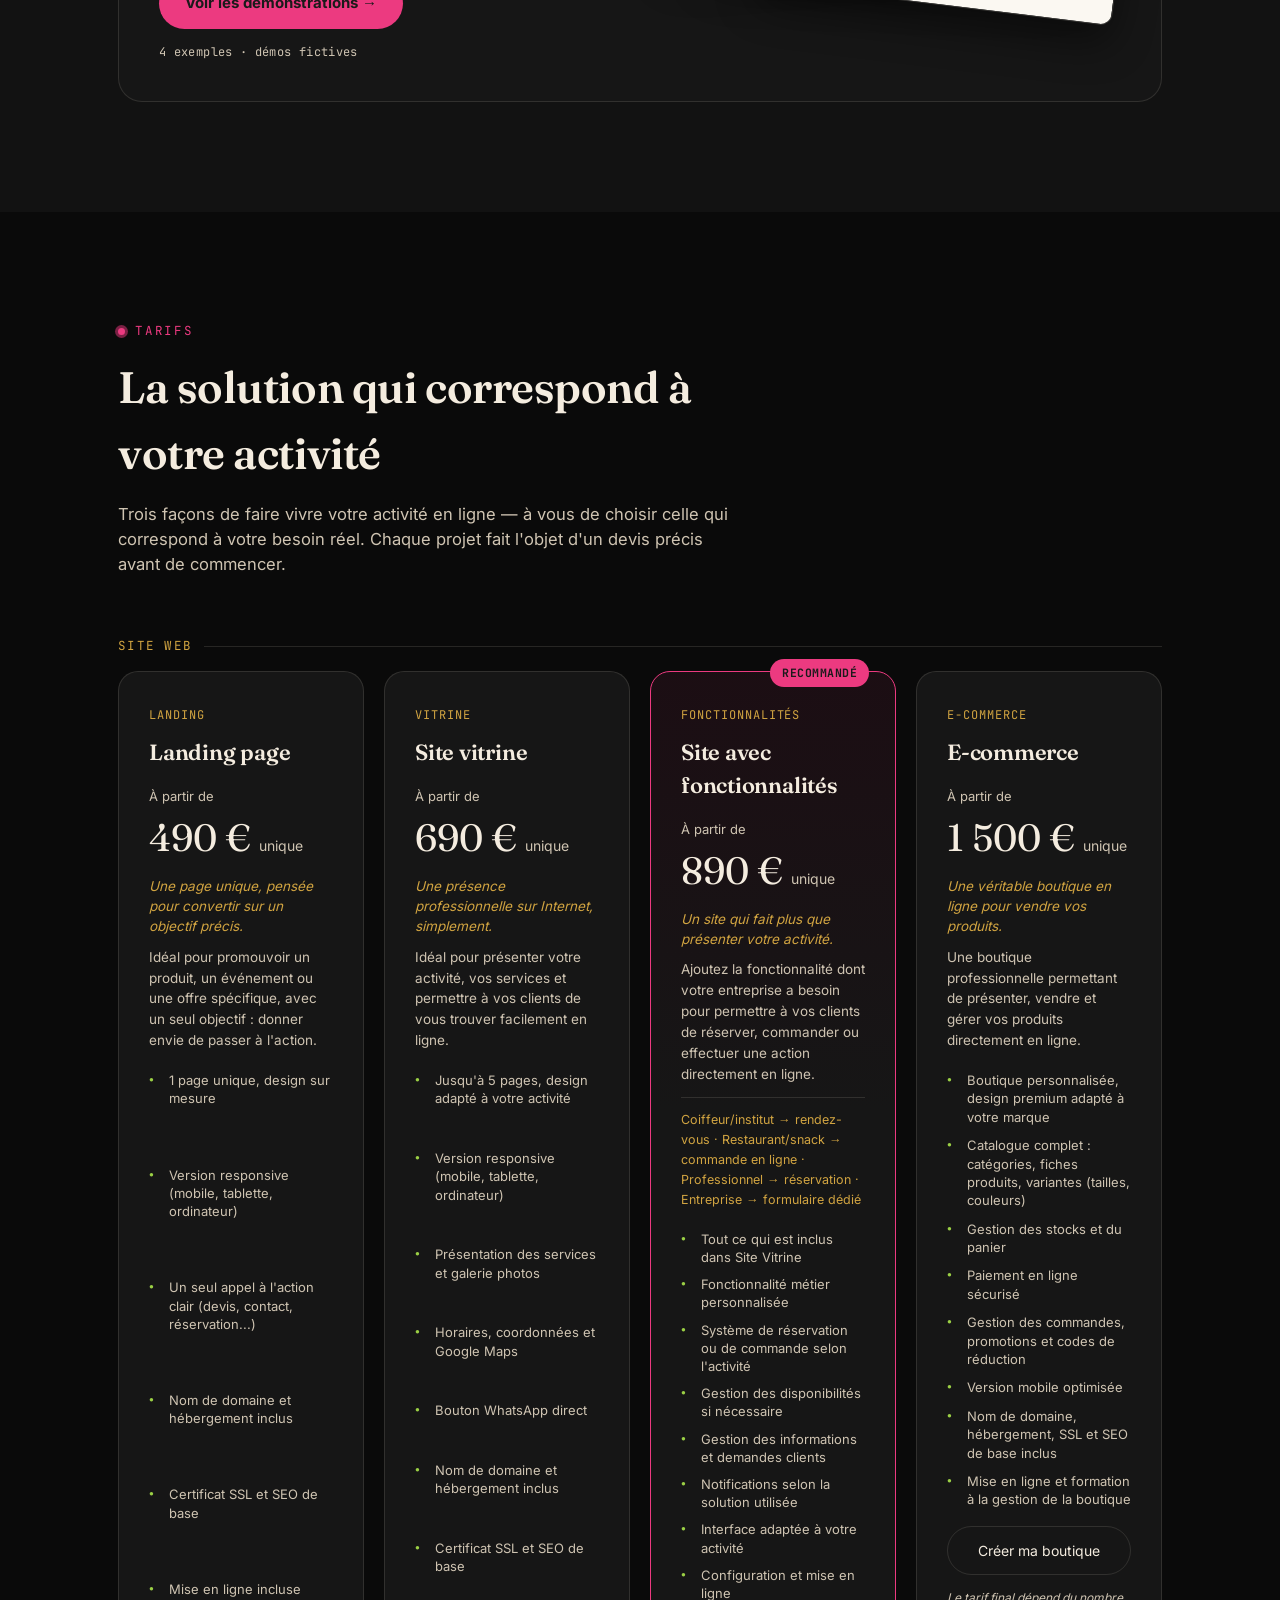
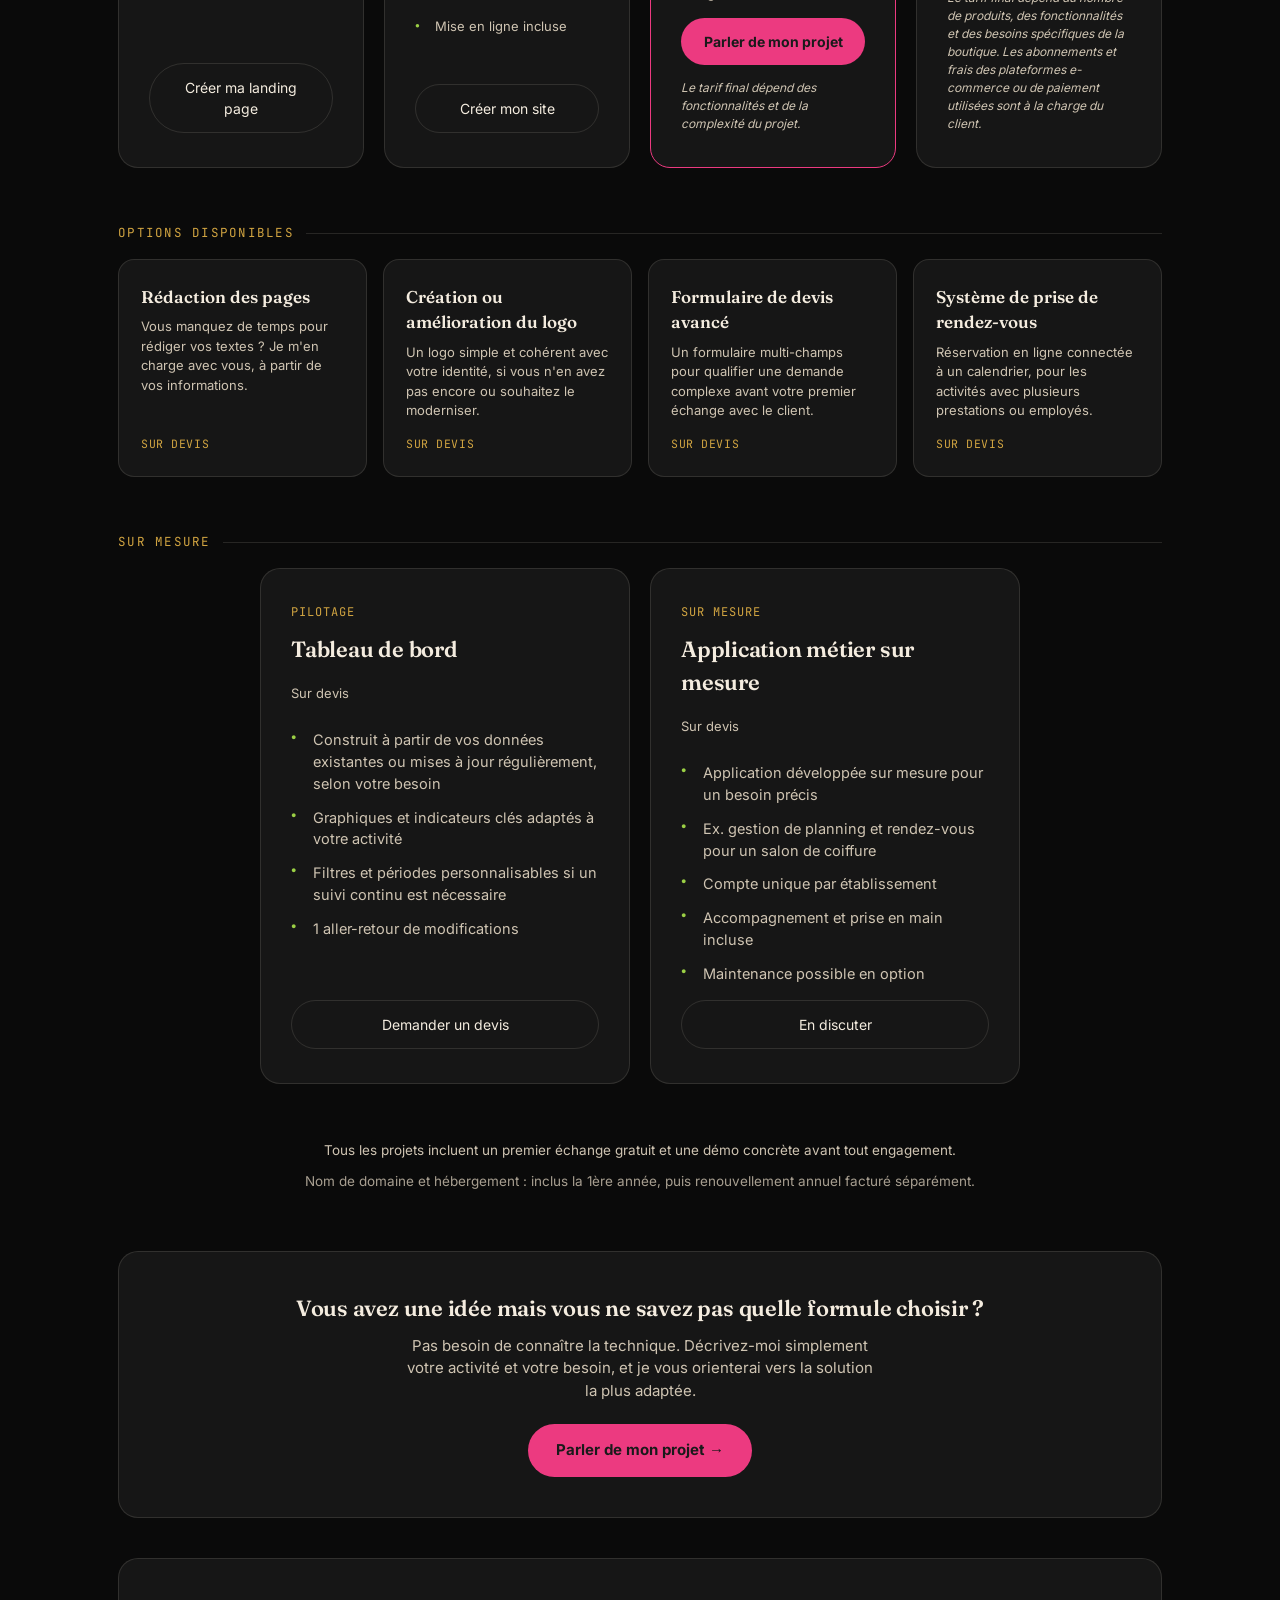
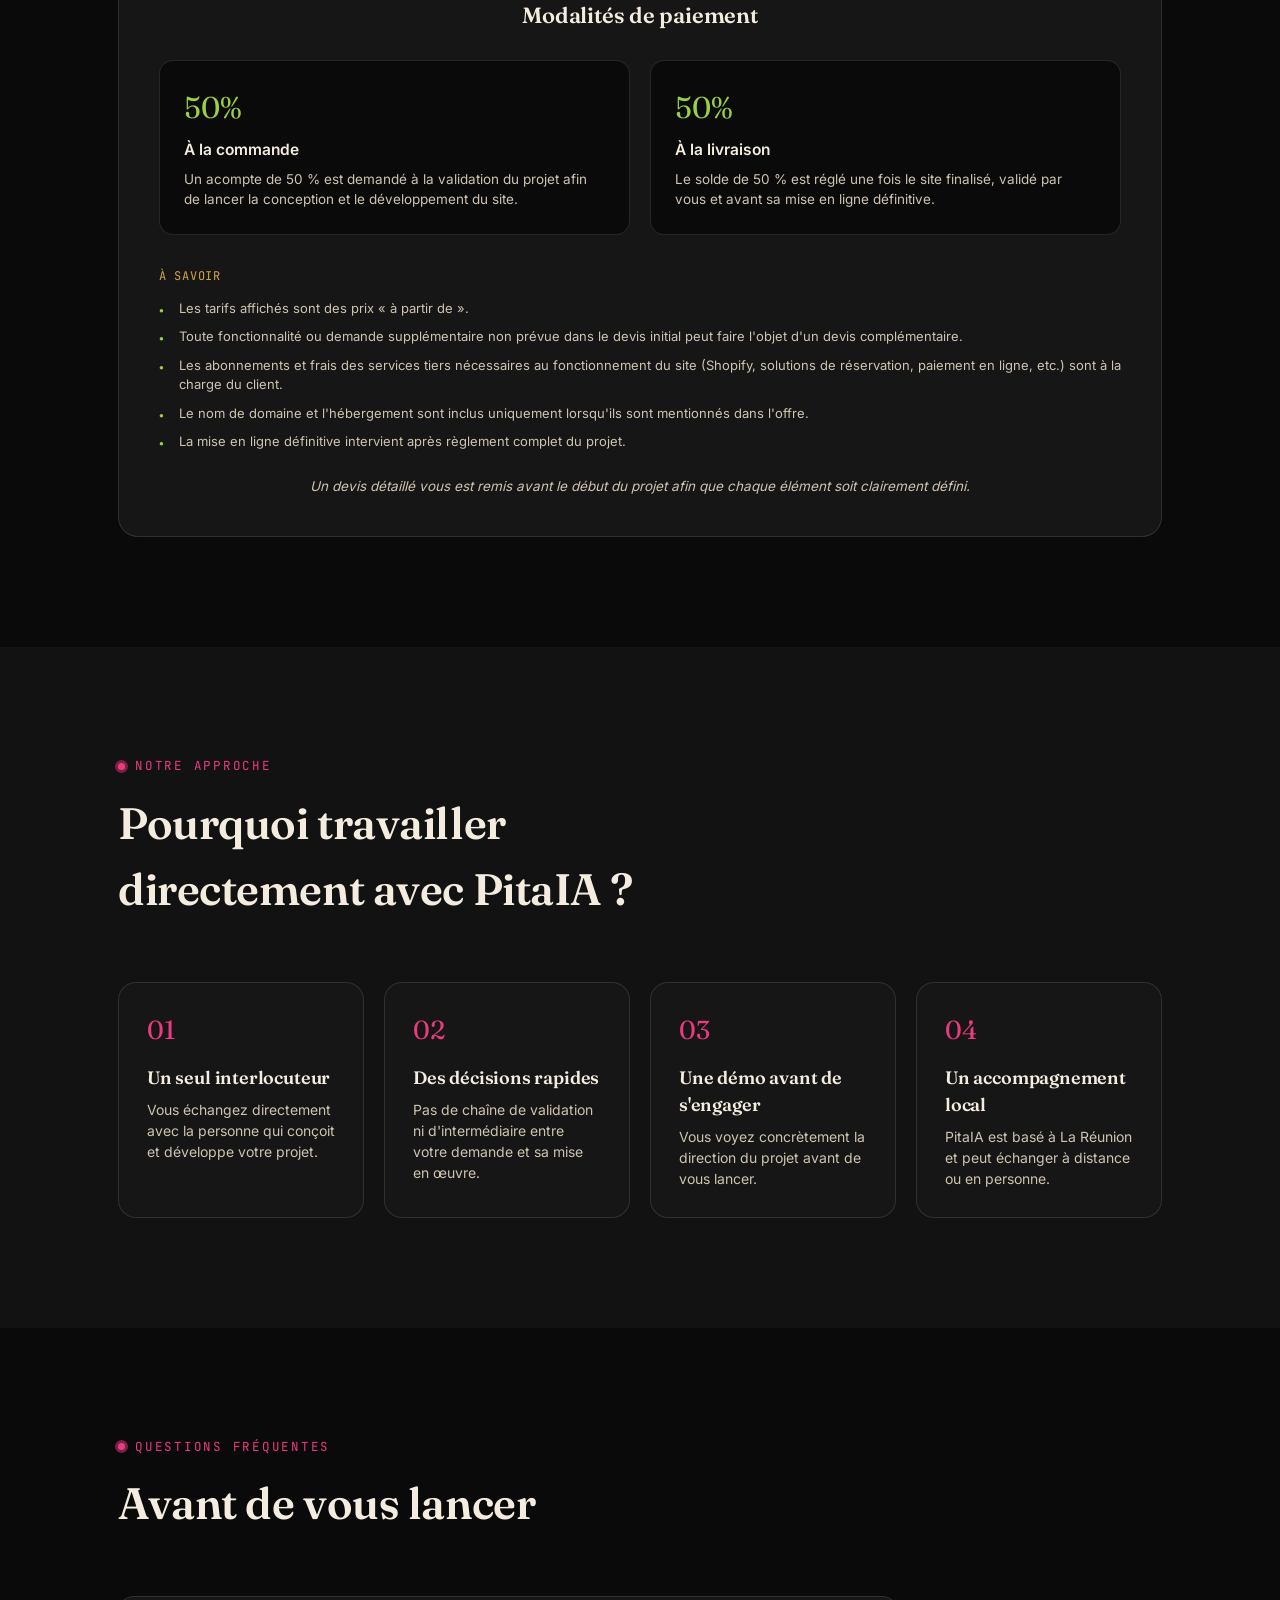
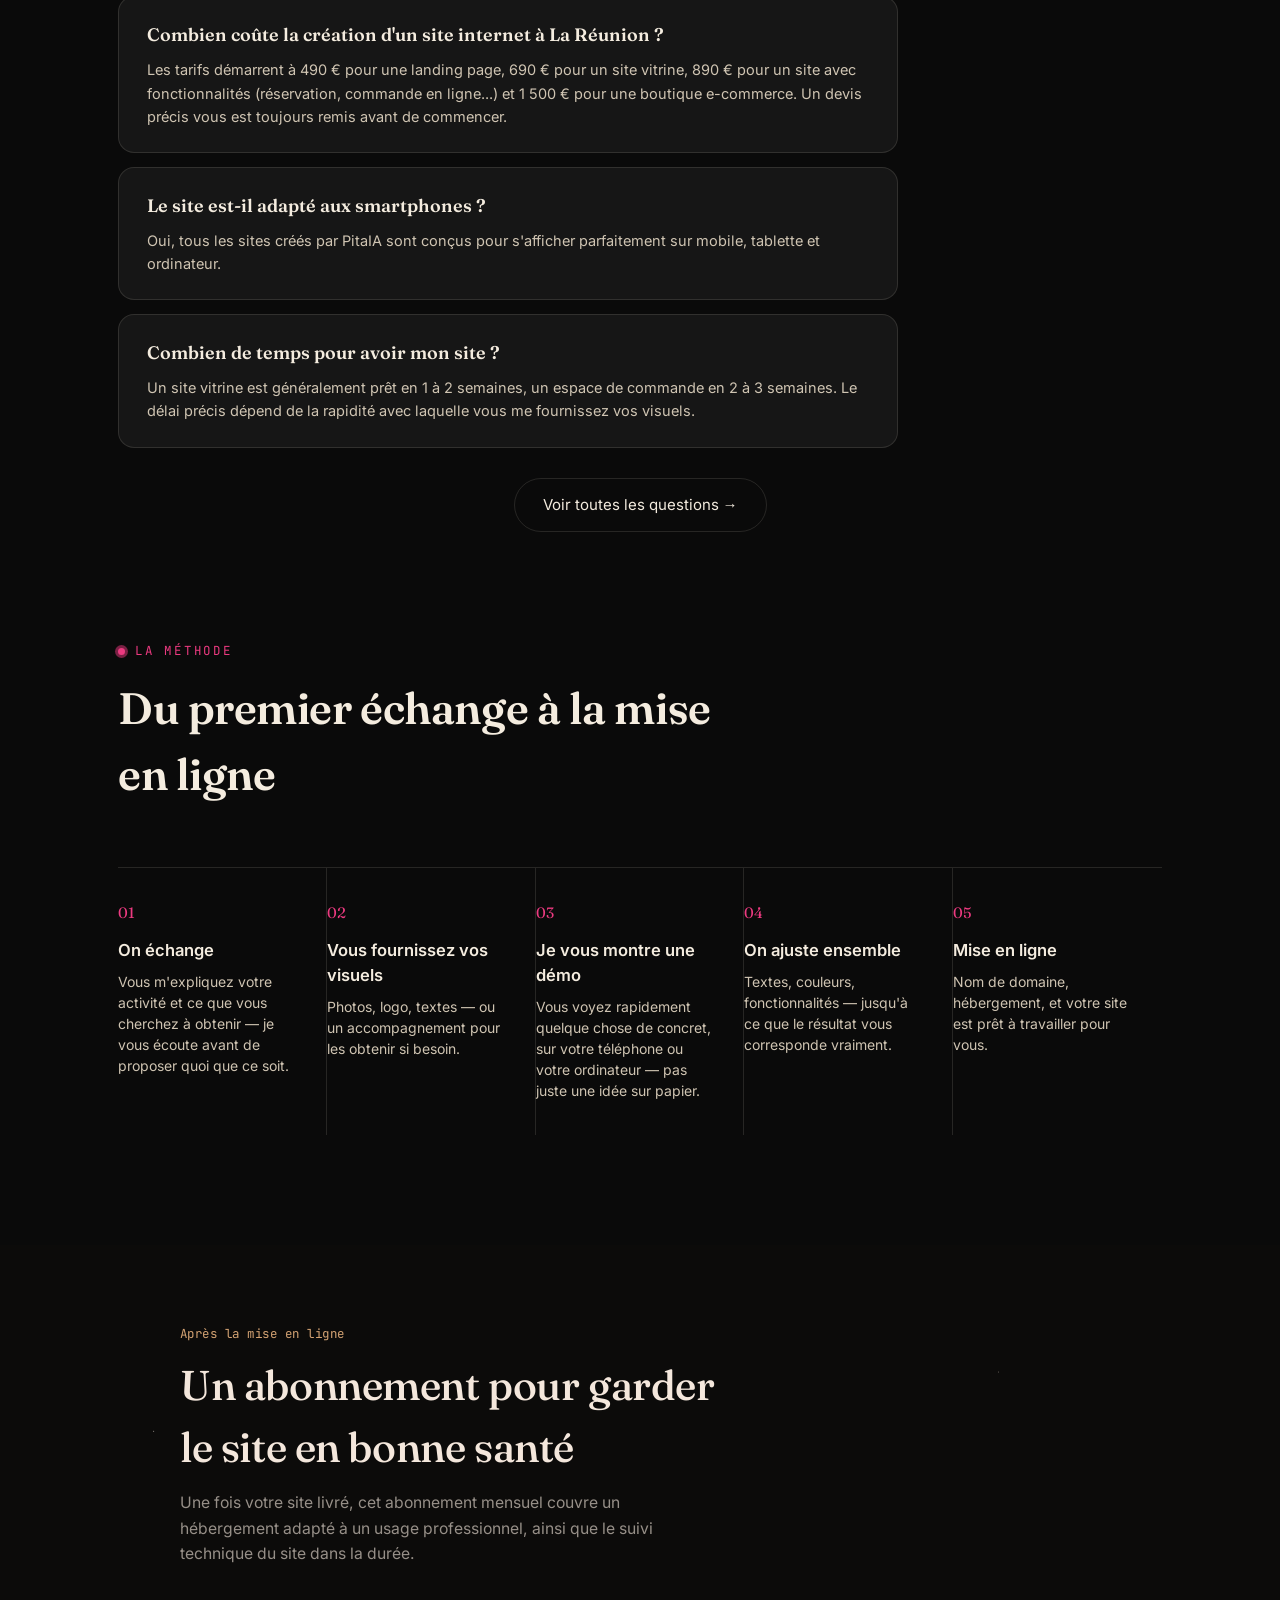
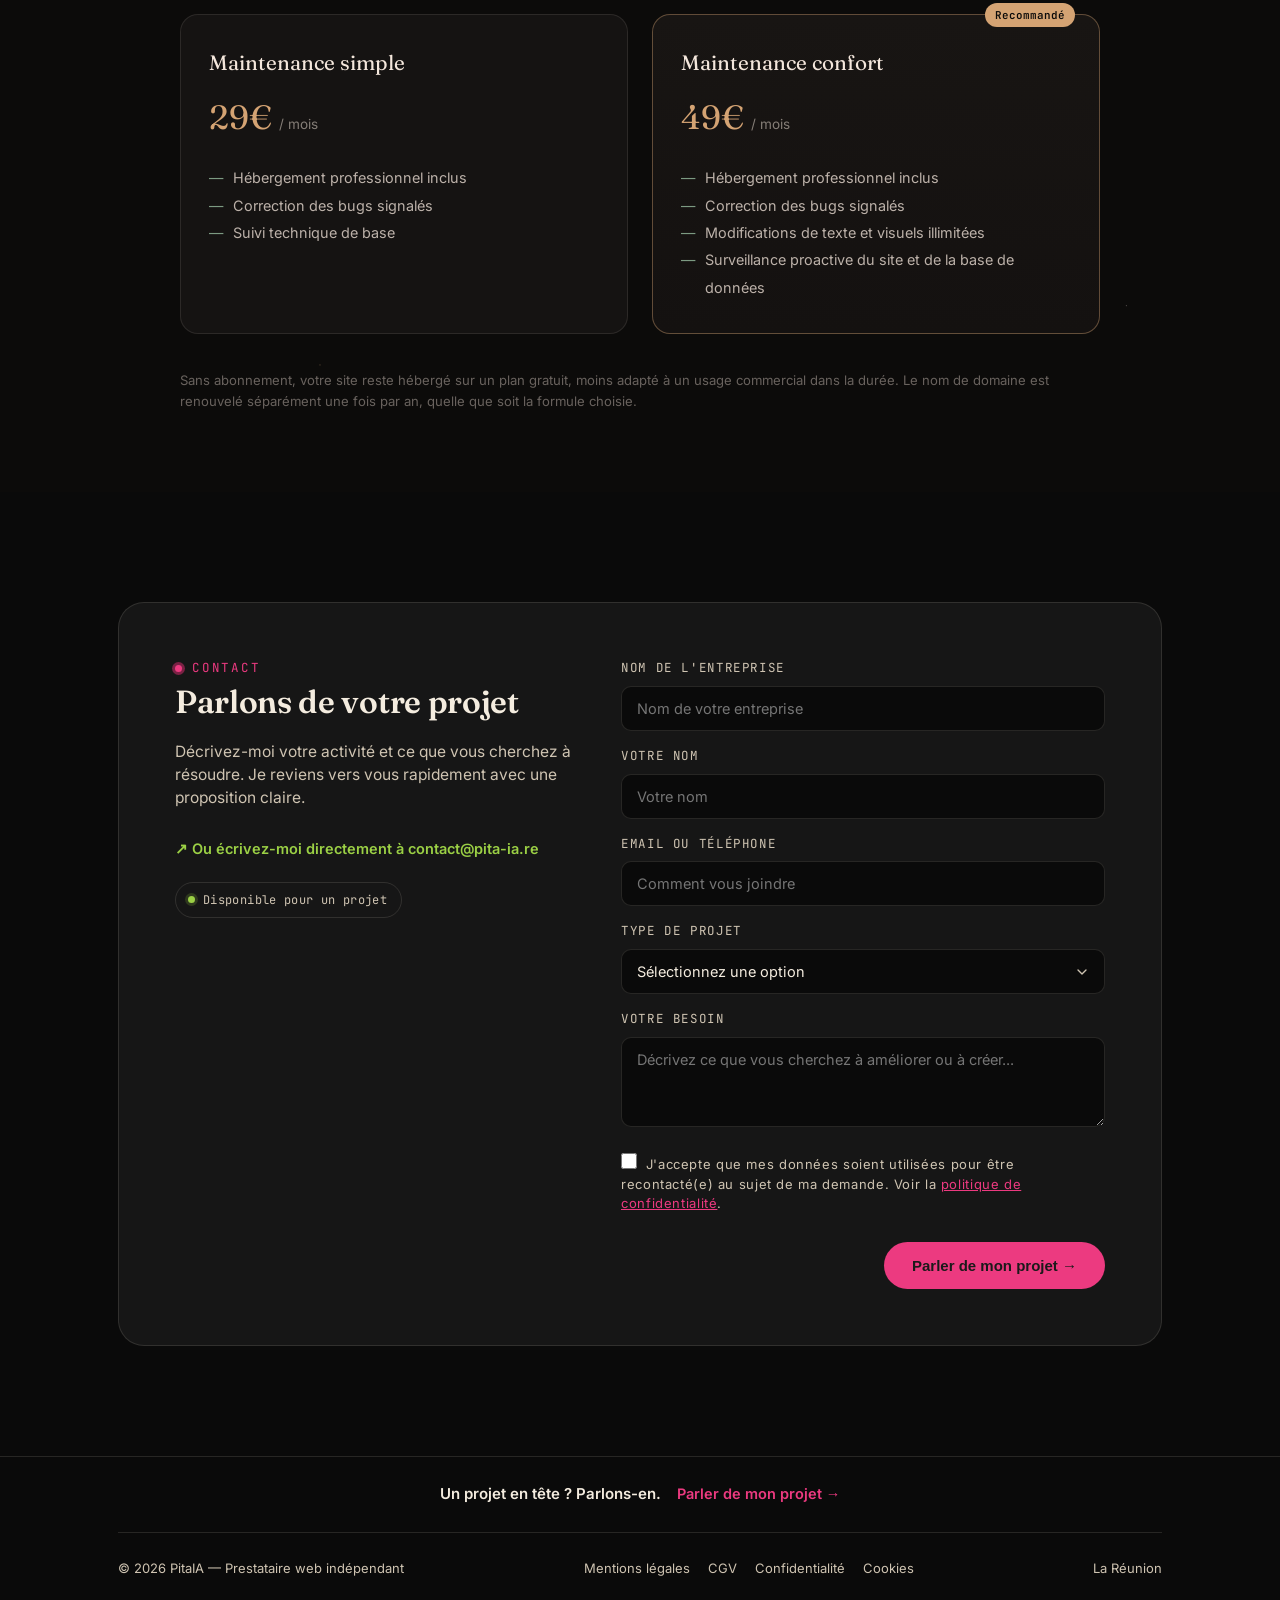
==== commit 9371a197: "Add files via upload" ====
--- a/index.html
+++ b/index.html
@@ -574,6 +574,66 @@
   @media (max-width: 560px){ .addon-grid{ grid-template-columns: 1fr; } }
 
   /* CTA post-tarifs */
+  /* TEASER DEMOS (aperçu cliquable vers la page démonstrations) */
+  .demo-teaser{
+    display:block; text-decoration:none; position:relative;
+    background: var(--card); border:1px solid var(--line); border-radius:24px;
+    padding: 46px 40px 40px; overflow:hidden;
+    transition: border-color .25s ease, transform .25s ease;
+  }
+  .demo-teaser:hover, .demo-teaser:focus-visible{
+    border-color: var(--pink); transform: translateY(-4px);
+  }
+  .demo-teaser-inner{
+    display:grid; grid-template-columns: 1fr 1fr; gap:44px; align-items:center;
+  }
+  .demo-teaser-text .eyebrow{ margin-bottom:14px; }
+  .demo-teaser-text h3{
+    font-family:'Fraunces',serif; font-weight:600; font-size:clamp(23px,2.8vw,30px);
+    color:var(--cream); line-height:1.2;
+  }
+  .demo-teaser-text p{ margin-top:12px; font-size:15px; color:var(--cream-dim); }
+  .demo-teaser-cta{
+    margin-top:24px; display:inline-flex; align-items:center; gap:9px;
+    background: var(--pink); color:#1a1a1a; font-weight:700; font-size:15px;
+    padding:14px 26px; border-radius:100px;
+  }
+  .demo-teaser-count{
+    margin-top:14px; font-family:'JetBrains Mono',monospace; font-size:12px;
+    color:var(--cream-dim); letter-spacing:.03em;
+  }
+
+  /* pile de mini-aperçus */
+  .demo-stack{ position:relative; height:250px; }
+  .demo-stack .mini{
+    position:absolute; width:78%; border-radius:12px; overflow:hidden;
+    border:1px solid var(--line); background:#1b1b1b;
+    box-shadow: 0 18px 40px rgba(0,0,0,0.45);
+    transition: transform .3s ease;
+  }
+  .demo-stack .mini-bar{
+    display:flex; align-items:center; gap:4px; padding:7px 10px;
+    background:#242424; border-bottom:1px solid var(--line);
+  }
+  .demo-stack .mini-bar i{ width:6px; height:6px; border-radius:50%; display:block; }
+  .demo-stack .mini-body{ height:118px; display:block; width:100%; object-fit:cover; }
+  .demo-stack svg.mini-body{ object-fit:fill; }
+  .demo-stack .m1{ top:0; left:0; transform: rotate(-5deg); z-index:1; }
+  .demo-stack .m2{ top:28px; left:11%; transform: rotate(2deg); z-index:2; }
+  .demo-stack .m3{ top:62px; left:22%; transform: rotate(7deg); z-index:3; }
+  .demo-teaser:hover .m1{ transform: rotate(-8deg) translateY(-6px); }
+  .demo-teaser:hover .m2{ transform: rotate(2deg) translateY(-3px); }
+  .demo-teaser:hover .m3{ transform: rotate(10deg) translateY(-8px); }
+
+  @media (max-width: 860px){
+    .demo-teaser{ padding:34px 24px 30px; }
+    .demo-teaser-inner{ grid-template-columns:1fr; gap:10px; }
+    .demo-stack{ height:210px; order:-1; margin-bottom:18px; }
+    .demo-stack .mini{ width:72%; }
+    .demo-teaser-text{ text-align:center; }
+    .demo-teaser-text .eyebrow{ justify-content:center; }
+  }
+
   .helper-cta{
     margin-top: 60px; background: var(--card); border: 1px solid var(--line);
     border-radius: 20px; padding: 40px; text-align: center;
@@ -795,6 +855,76 @@
   .mobile-menu-cta{
     margin-top: 8px; background: var(--pink); color: #1a1a1a !important;
     text-align: center;
+  }
+
+  /* ASSISTANT GUIDÉ */
+  .chat-bubble{
+    position: fixed; right: 24px; bottom: 24px; z-index: 300;
+    width: 58px; height: 58px; border-radius: 50%; border: none;
+    background: var(--pink); color: #1a1a1a; cursor: pointer;
+    display: flex; align-items: center; justify-content: center;
+    box-shadow: 0 10px 30px rgba(0,0,0,0.45);
+    transition: transform .2s ease;
+  }
+  .chat-bubble:hover{ transform: scale(1.06); }
+  .chat-bubble svg{ width: 26px; height: 26px; }
+  .chat-bubble .close-ico{ display: none; }
+  .chat-bubble.open .open-ico{ display: none; }
+  .chat-bubble.open .close-ico{ display: block; }
+  .chat-nudge{
+    position: fixed; right: 92px; bottom: 36px; z-index: 300;
+    background: var(--card); border: 1px solid var(--line); color: var(--cream);
+    font-size: 13.5px; padding: 10px 16px; border-radius: 100px;
+    box-shadow: 0 8px 24px rgba(0,0,0,0.4); white-space: nowrap;
+  }
+  .chat-nudge[hidden]{ display: none; }
+
+  .chat-panel{
+    position: fixed; right: 24px; bottom: 94px; z-index: 300;
+    width: min(380px, calc(100vw - 32px)); height: min(540px, calc(100vh - 140px));
+    background: var(--card); border: 1px solid var(--line); border-radius: 20px;
+    display: flex; flex-direction: column; overflow: hidden;
+    box-shadow: 0 24px 60px rgba(0,0,0,0.55);
+  }
+  .chat-panel[hidden]{ display: none; }
+  .chat-head{
+    display: flex; align-items: center; gap: 11px;
+    padding: 16px 18px; border-bottom: 1px solid var(--line); background: var(--bg-soft);
+  }
+  .chat-head img{ width: 30px; height: 30px; border-radius: 7px; }
+  .chat-head .t{ font-family:'Fraunces',serif; font-weight:600; font-size:15.5px; color: var(--cream); }
+  .chat-head .s{ font-size: 11.5px; color: var(--cream-dim); display:flex; align-items:center; gap:5px; }
+  .chat-head .s::before{ content:''; width:6px; height:6px; border-radius:50%; background: var(--lime); }
+  .chat-head button{
+    margin-left: auto; background: none; border: none; color: var(--cream-dim);
+    font-size: 17px; cursor: pointer; padding: 4px 6px;
+  }
+  .chat-head button:hover{ color: var(--cream); }
+
+  .chat-body{ flex: 1; overflow-y: auto; padding: 18px; display: flex; flex-direction: column; gap: 12px; }
+  .chat-msg{
+    max-width: 84%; font-size: 14px; line-height: 1.5; padding: 11px 14px; border-radius: 14px;
+  }
+  .chat-msg.bot{ background: var(--bg-soft); color: var(--cream-dim); border-bottom-left-radius: 5px; align-self: flex-start; }
+  .chat-msg.bot strong{ color: var(--cream); }
+  .chat-msg.me{ background: var(--pink); color: #1a1a1a; font-weight: 600; border-bottom-right-radius: 5px; align-self: flex-end; }
+  .chat-options{ display: flex; flex-direction: column; gap: 8px; margin-top: 4px; }
+  .chat-opt{
+    text-align: left; background: none; border: 1px solid var(--line); color: var(--cream);
+    font-family: inherit; font-size: 13.5px; padding: 11px 14px; border-radius: 12px; cursor: pointer;
+    transition: border-color .15s, background .15s; text-decoration: none; display: block;
+  }
+  .chat-opt:hover{ border-color: var(--pink); background: rgba(236,58,128,0.07); }
+  .chat-opt.primary{ background: var(--pink); color: #1a1a1a; border-color: var(--pink); font-weight: 700; }
+  .chat-foot{
+    padding: 10px 18px; border-top: 1px solid var(--line);
+    font-family:'JetBrains Mono',monospace; font-size: 10.5px; color: var(--cream-dim); text-align: center;
+  }
+
+  @media (max-width: 860px){
+    .chat-bubble{ bottom: 86px; right: 16px; width: 52px; height: 52px; }
+    .chat-panel{ bottom: 148px; right: 16px; height: min(500px, calc(100vh - 200px)); }
+    .chat-nudge{ display: none; }
   }
 
   /* CTA FLOTTANT MOBILE */
@@ -897,6 +1027,7 @@
           <a href="#svc-ecommerce">Site e-commerce</a>
           <a href="#svc-dashboard">Tableaux de bord</a>
           <a href="#svc-outils-mesure">Outils métier sur mesure</a>
+          <a href="prise-de-rendez-vous-en-ligne-reunion.html">Prise de rendez-vous en ligne</a>
         </div>
       </div>
       <div class="nav-item" data-nav-item>
@@ -917,6 +1048,7 @@
     <a class="mobile-menu-link" href="#services">Services</a>
     <a class="mobile-menu-link" href="services.html">Services (détail)</a>
     <a class="mobile-menu-link" href="#tarifs">Tarifs</a>
+    <a class="mobile-menu-link" href="prise-de-rendez-vous-en-ligne-reunion.html">Prise de rendez-vous</a>
     <a class="mobile-menu-link" href="creation-site-web-reunion.html">Démonstrations</a>
     <a class="mobile-menu-link" href="faq.html">FAQ</a>
     <a class="mobile-menu-link mobile-menu-cta" href="#contact">Parler de mon projet →</a>
@@ -1057,12 +1189,72 @@
 
 <section id="exemples" class="alt-bg">
   <div class="wrap">
-    <div class="helper-cta">
-      <div class="eyebrow" style="justify-content:center;">Exemples de projets</div>
-      <h3 style="margin-top:14px;">Découvrez nos créations en action</h3>
-      <p>Restaurant, salon de coiffure, commerce, tableau de bord — des démonstrations concrètes de ce que PitaIA peut créer pour votre activité.</p>
-      <a href="creation-site-web-reunion.html" class="btn-primary">Voir nos démonstrations →</a>
-    </div>
+    <a href="creation-site-web-reunion.html" class="demo-teaser" aria-label="Voir toutes nos démonstrations de sites web">
+      <div class="demo-teaser-inner">
+        <div class="demo-teaser-text">
+          <div class="eyebrow">Exemples de projets</div>
+          <h3>Voyez à quoi pourrait ressembler votre site</h3>
+          <p>Restaurant, salon de coiffure, commerce, tableau de bord — des démonstrations complètes, navigables comme de vrais sites.</p>
+          <span class="demo-teaser-cta">Voir les démonstrations →</span>
+          <div class="demo-teaser-count">4 exemples · démos fictives</div>
+        </div>
+        <div class="demo-stack" aria-hidden="true">
+          <div class="mini m1">
+            <div class="mini-bar"><i style="background:#ec3a80"></i><i style="background:#d1a441"></i><i style="background:#9bd045"></i></div>
+            <svg class="mini-body" viewBox="0 0 260 118" xmlns="http://www.w3.org/2000/svg" preserveAspectRatio="xMidYMid slice">
+              <rect width="260" height="118" fill="#151515"/>
+              <rect x="14" y="12" width="60" height="7" rx="3" fill="#f4ecdf" opacity=".85"/>
+              <rect x="196" y="11" width="50" height="10" rx="5" fill="#ec3a80"/>
+              <rect x="14" y="32" width="150" height="9" rx="3" fill="#f4ecdf" opacity=".55"/>
+              <rect x="14" y="47" width="110" height="5" rx="2" fill="#8a8a8a"/>
+              <rect x="14" y="62" width="70" height="26" rx="6" fill="#232323"/>
+              <rect x="92" y="62" width="70" height="26" rx="6" fill="#232323"/>
+              <rect x="170" y="62" width="76" height="26" rx="6" fill="#232323"/>
+              <rect x="22" y="70" width="34" height="4" rx="2" fill="#9bd045" opacity=".8"/>
+              <rect x="100" y="70" width="34" height="4" rx="2" fill="#d1a441" opacity=".8"/>
+              <rect x="178" y="70" width="34" height="4" rx="2" fill="#9bd045" opacity=".6"/>
+              <rect x="14" y="98" width="100" height="5" rx="2" fill="#5c5c5c"/>
+            </svg>
+          </div>
+          <div class="mini m2">
+            <div class="mini-bar"><i style="background:#ec3a80"></i><i style="background:#d1a441"></i><i style="background:#9bd045"></i></div>
+            <svg class="mini-body" viewBox="0 0 260 118" xmlns="http://www.w3.org/2000/svg" preserveAspectRatio="xMidYMid slice">
+              <rect width="260" height="118" fill="#f6f0e6"/>
+              <rect x="0" y="0" width="260" height="22" fill="#2b2320"/>
+              <rect x="12" y="8" width="44" height="6" rx="3" fill="#f6f0e6" opacity=".9"/>
+              <rect x="206" y="6" width="42" height="10" rx="5" fill="#c98a4b"/>
+              <rect x="14" y="34" width="112" height="8" rx="3" fill="#2b2320" opacity=".8"/>
+              <rect x="14" y="50" width="232" height="18" rx="5" fill="#fff"/>
+              <rect x="22" y="56" width="60" height="5" rx="2" fill="#2b2320" opacity=".6"/>
+              <rect x="212" y="56" width="26" height="5" rx="2" fill="#c98a4b"/>
+              <rect x="14" y="72" width="232" height="18" rx="5" fill="#fff"/>
+              <rect x="22" y="78" width="74" height="5" rx="2" fill="#2b2320" opacity=".6"/>
+              <rect x="212" y="78" width="26" height="5" rx="2" fill="#c98a4b"/>
+              <rect x="14" y="96" width="94" height="14" rx="7" fill="#c98a4b"/>
+            </svg>
+          </div>
+          <div class="mini m3">
+            <div class="mini-bar"><i style="background:#ec3a80"></i><i style="background:#d1a441"></i><i style="background:#9bd045"></i></div>
+            <svg class="mini-body" viewBox="0 0 260 118" xmlns="http://www.w3.org/2000/svg" preserveAspectRatio="xMidYMid slice">
+              <rect width="260" height="118" fill="#fbf8f2"/>
+              <rect x="0" y="0" width="260" height="20" fill="#0b2436"/>
+              <rect x="12" y="7" width="40" height="6" rx="3" fill="#fbf8f2" opacity=".9"/>
+              <rect x="14" y="30" width="72" height="44" rx="6" fill="#e6ddcd"/>
+              <rect x="94" y="30" width="72" height="44" rx="6" fill="#e6ddcd"/>
+              <rect x="174" y="30" width="72" height="44" rx="6" fill="#e6ddcd"/>
+              <circle cx="38" cy="46" r="6" fill="#d1a441" opacity=".7"/>
+              <polygon points="22,68 42,50 58,64 78,44 78,68" fill="#cfc0a6"/>
+              <polygon points="102,68 122,50 138,64 158,44 158,68" fill="#cfc0a6"/>
+              <polygon points="182,68 202,50 218,64 238,44 238,68" fill="#cfc0a6"/>
+              <rect x="14" y="80" width="44" height="5" rx="2" fill="#0b2436" opacity=".55"/>
+              <rect x="94" y="80" width="44" height="5" rx="2" fill="#0b2436" opacity=".55"/>
+              <rect x="174" y="80" width="44" height="5" rx="2" fill="#0b2436" opacity=".55"/>
+              <rect x="14" y="94" width="86" height="14" rx="7" fill="#ec3a80"/>
+            </svg>
+          </div>
+        </div>
+      </div>
+    </a>
   </div>
 </section>
 
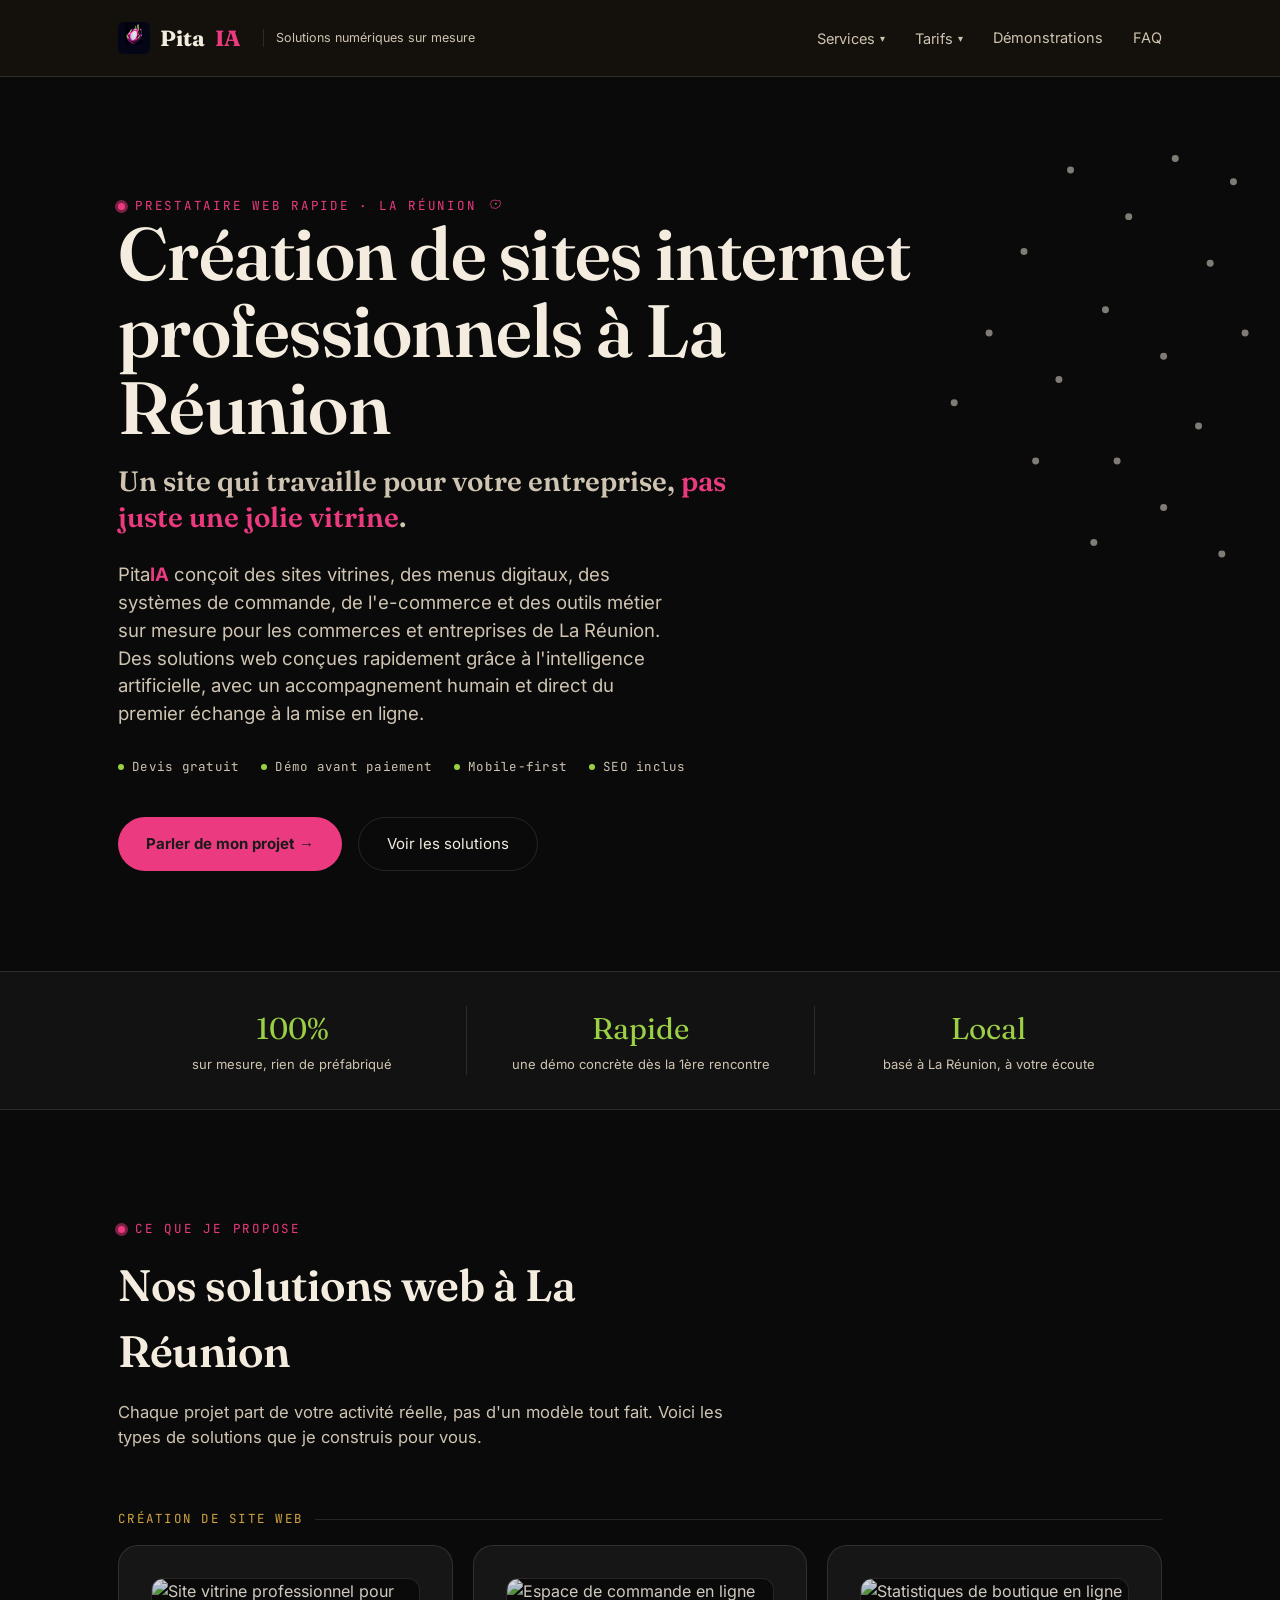
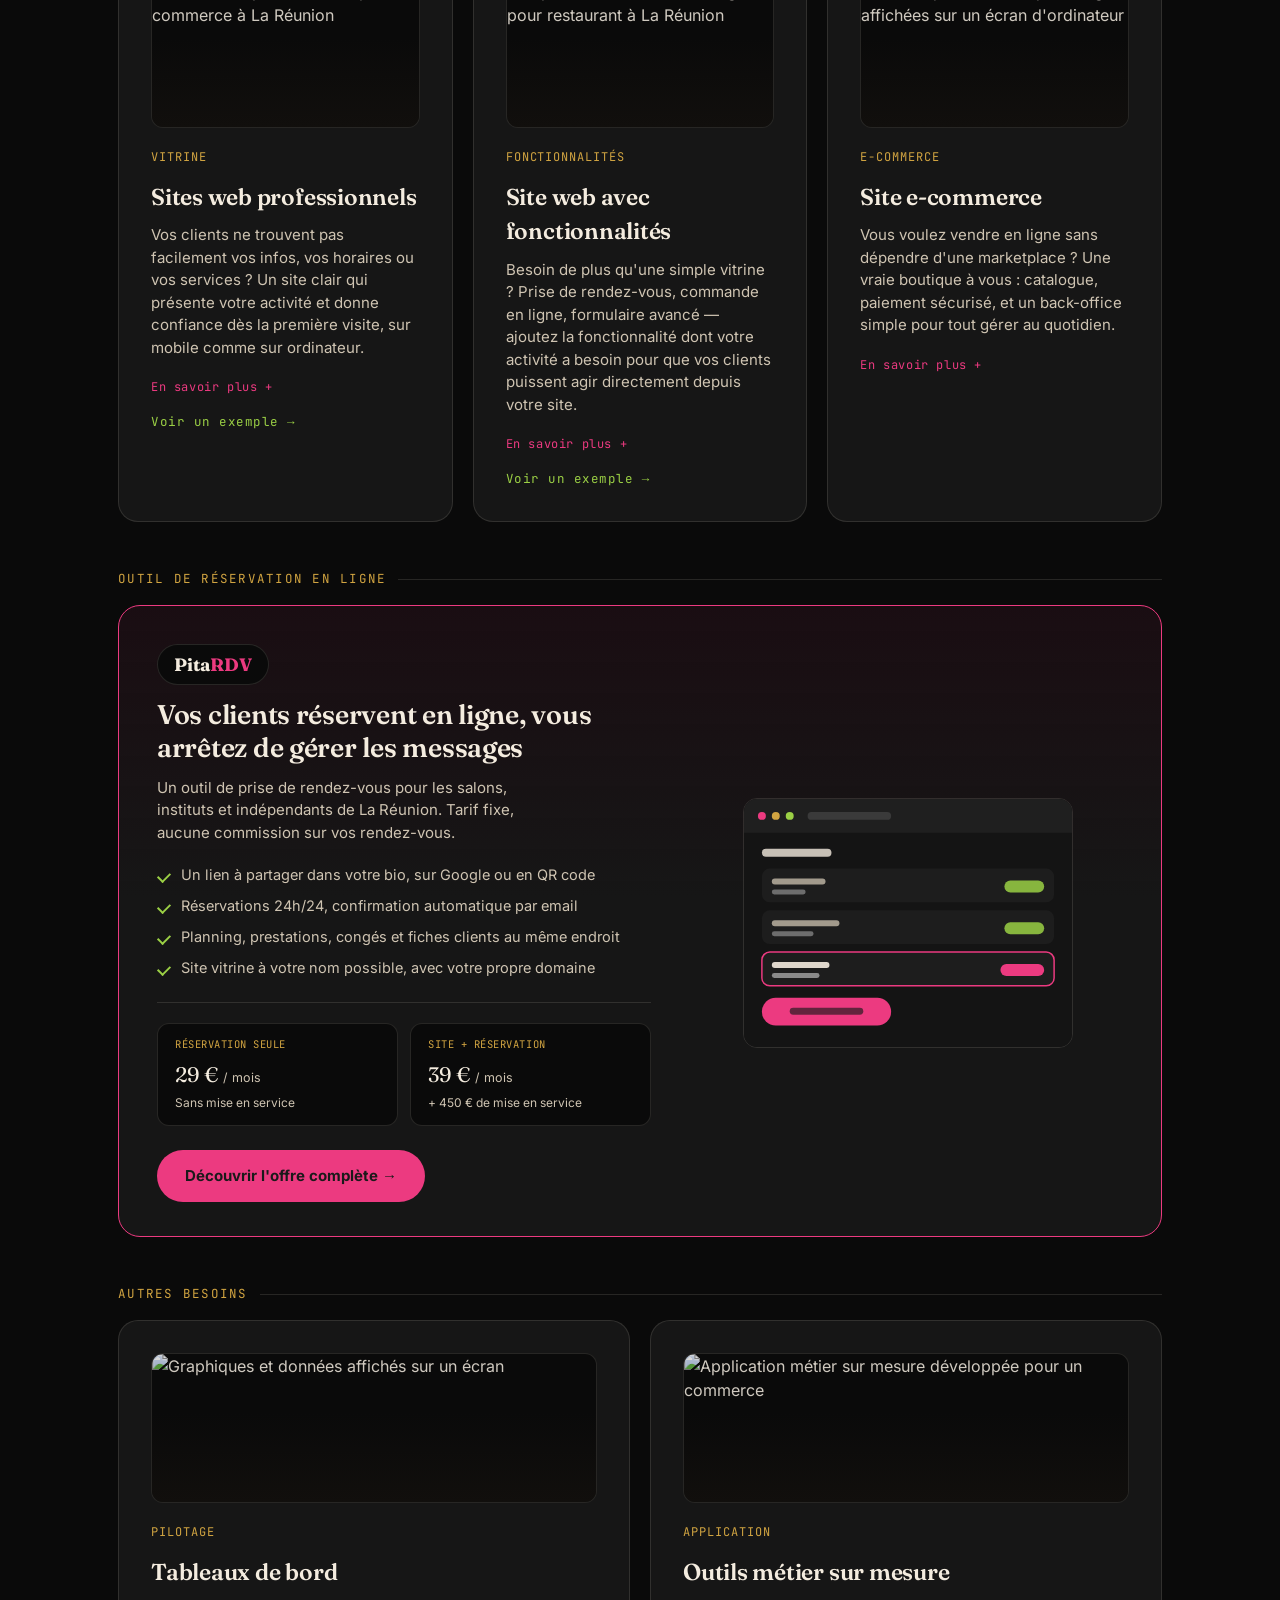
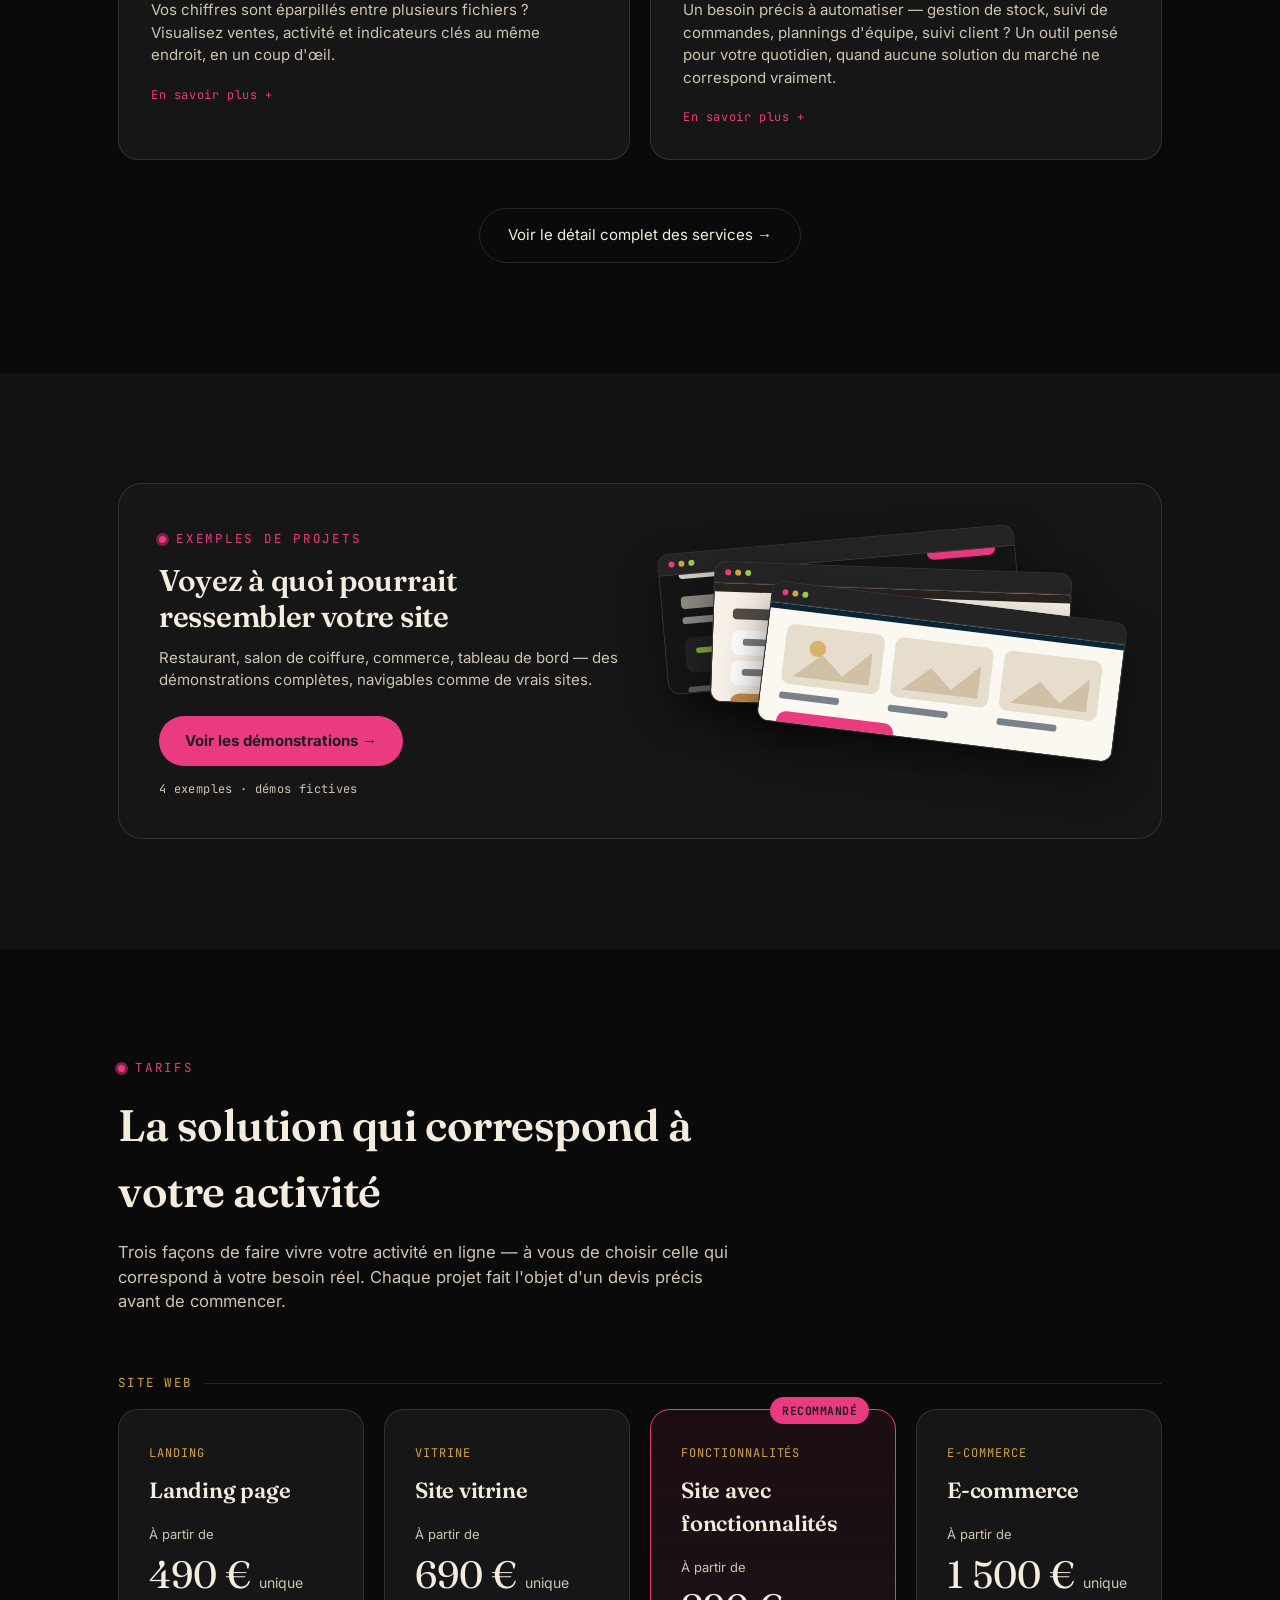
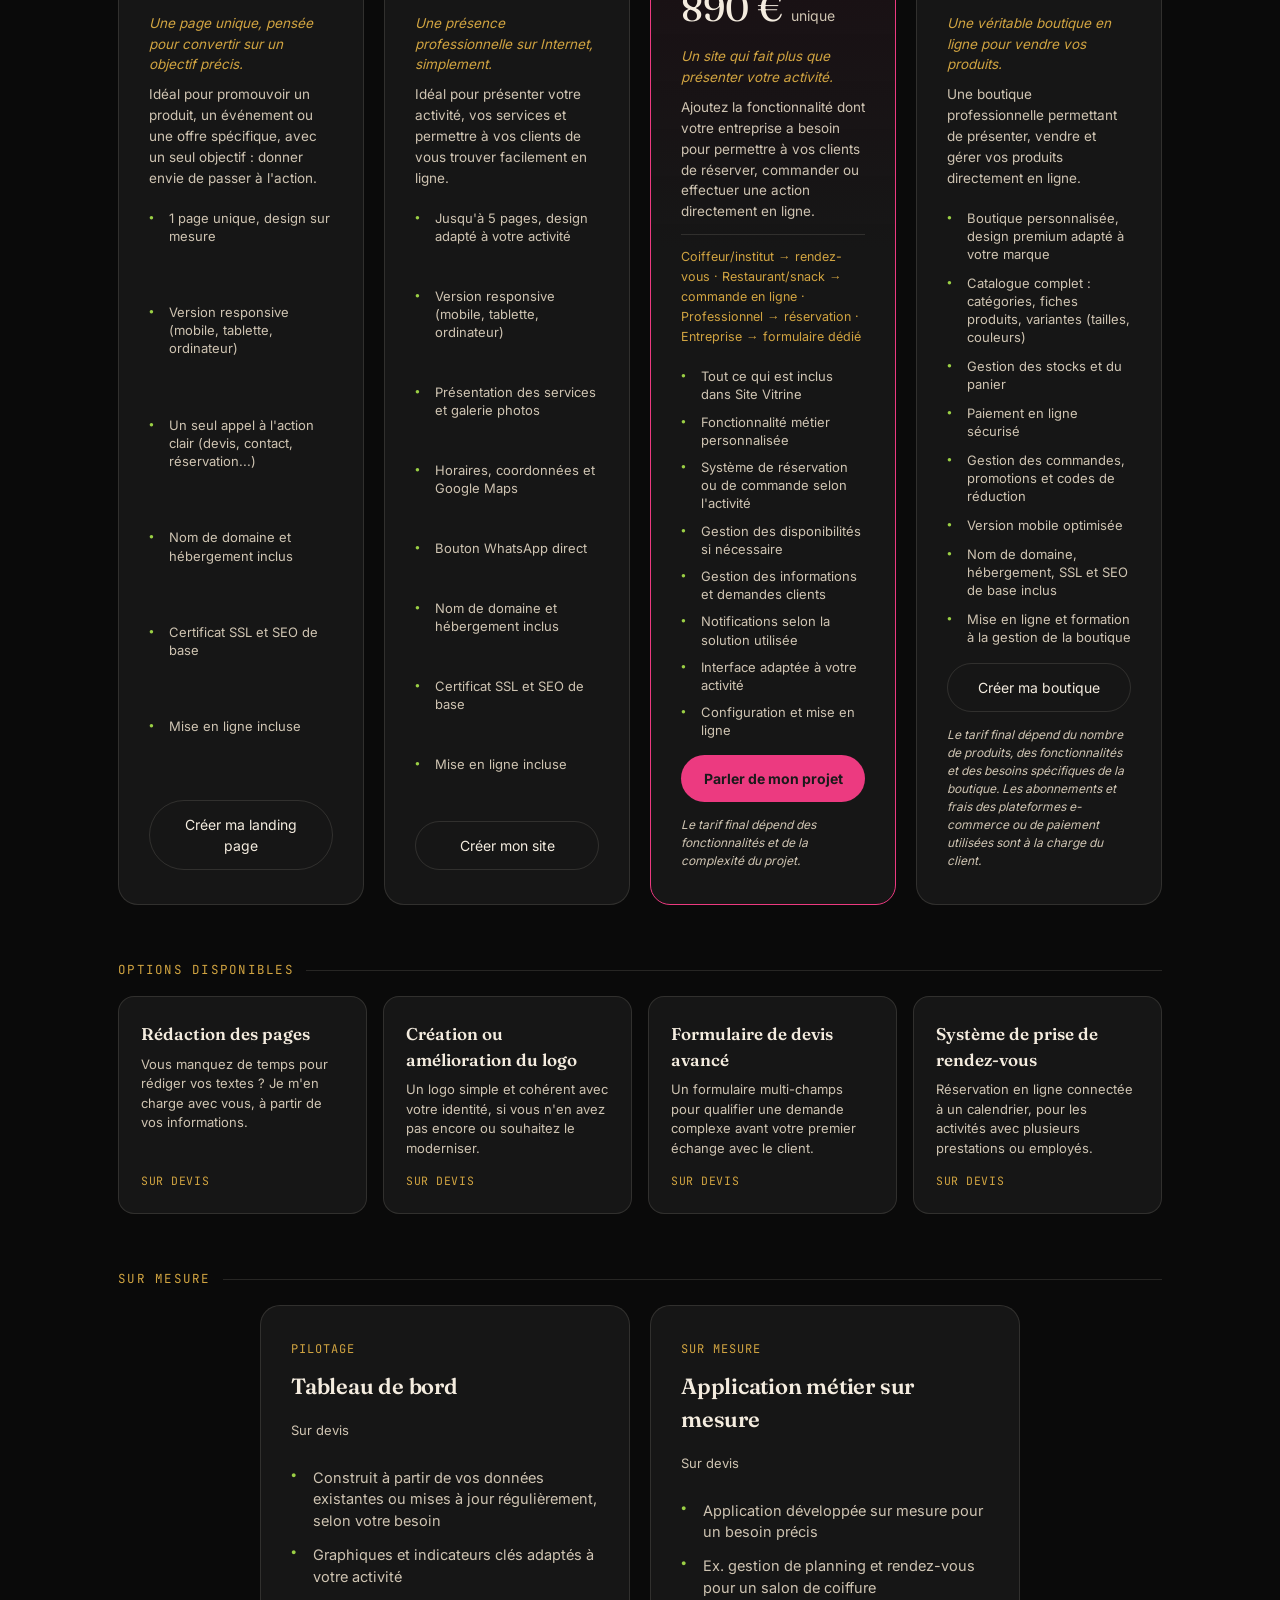
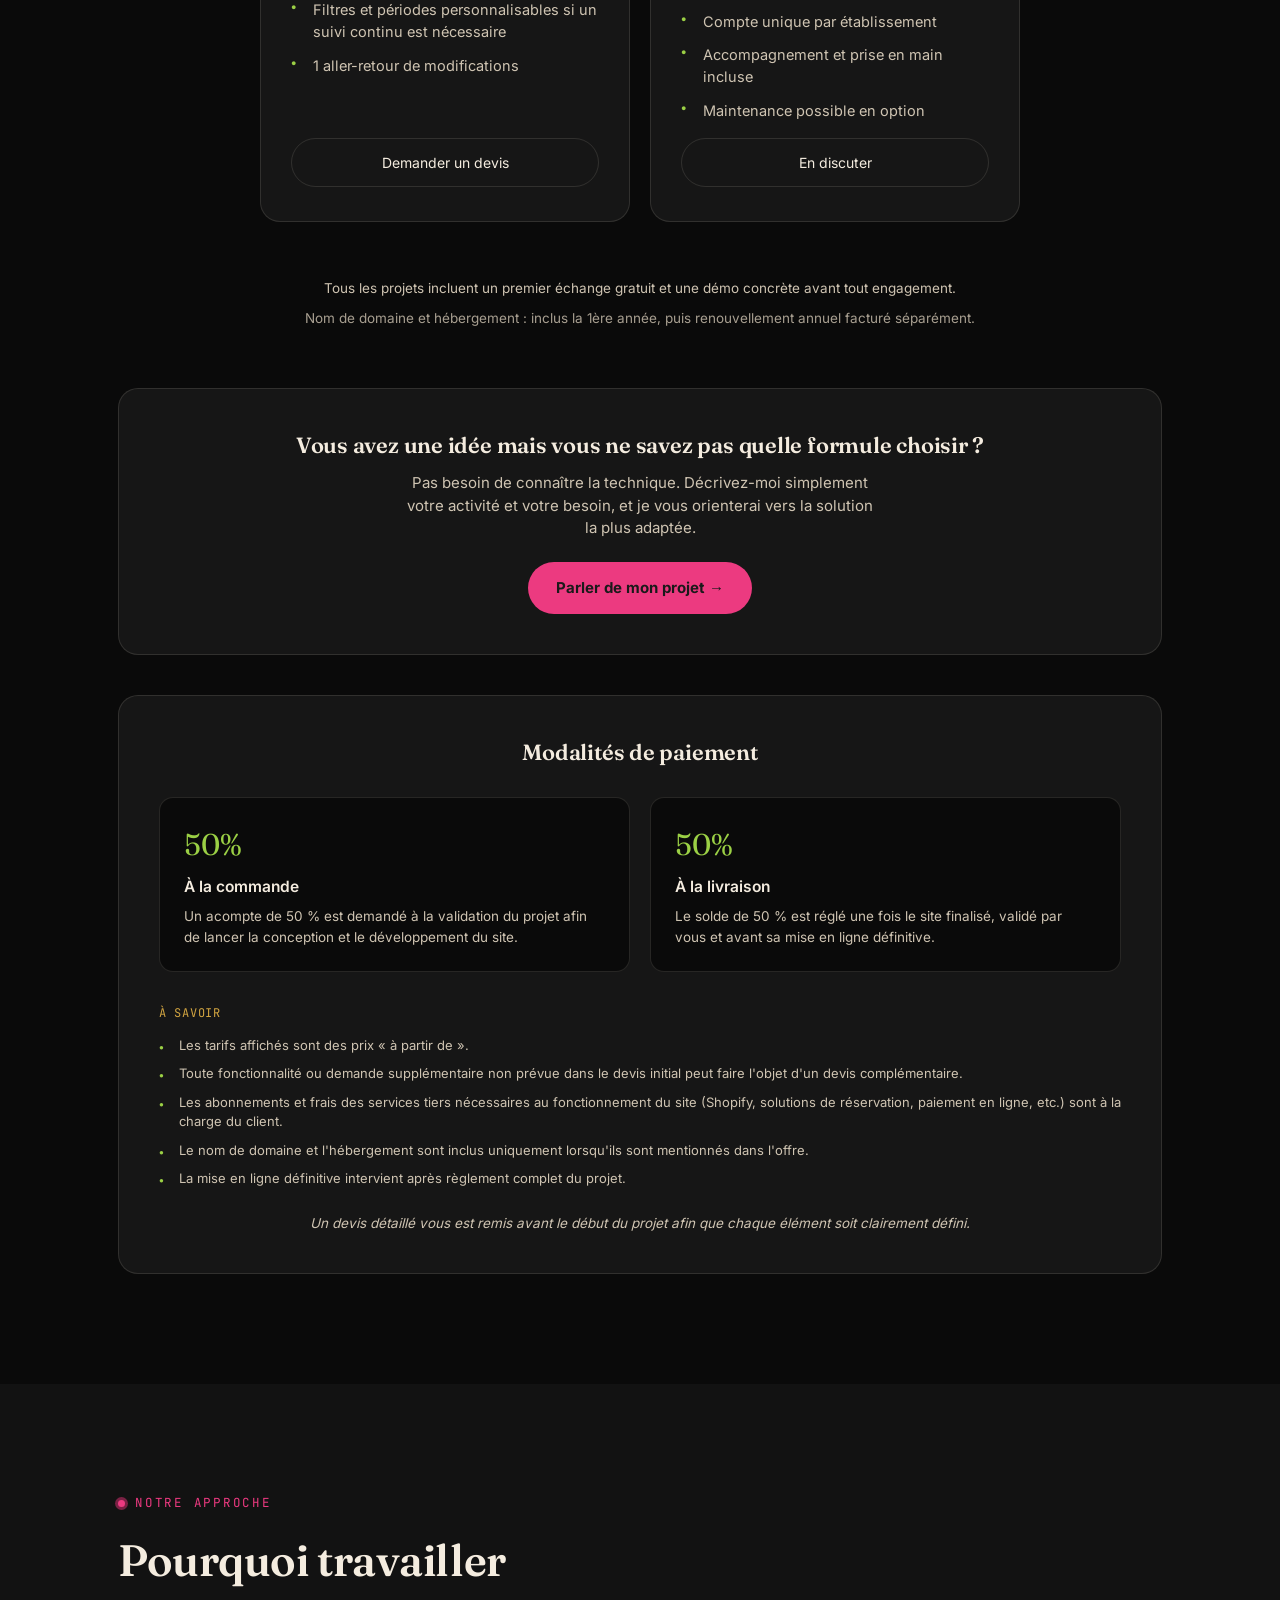
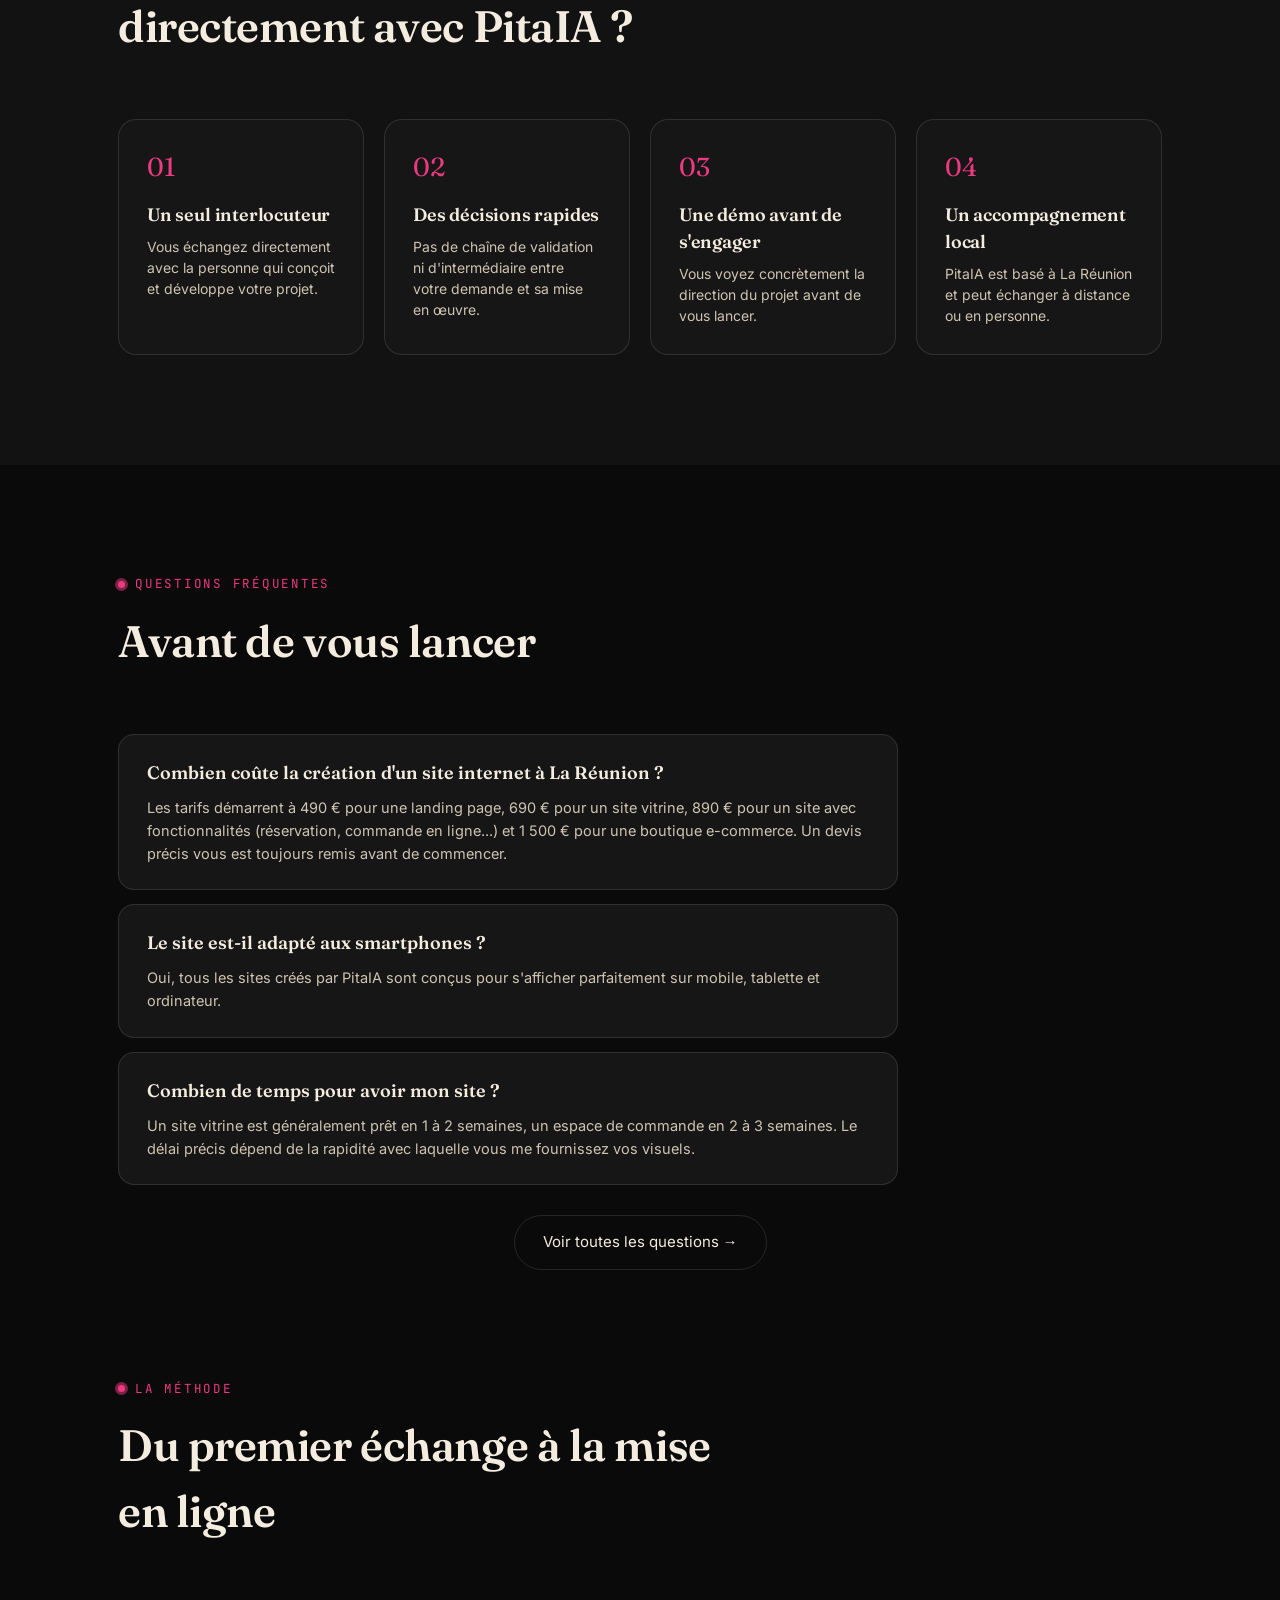
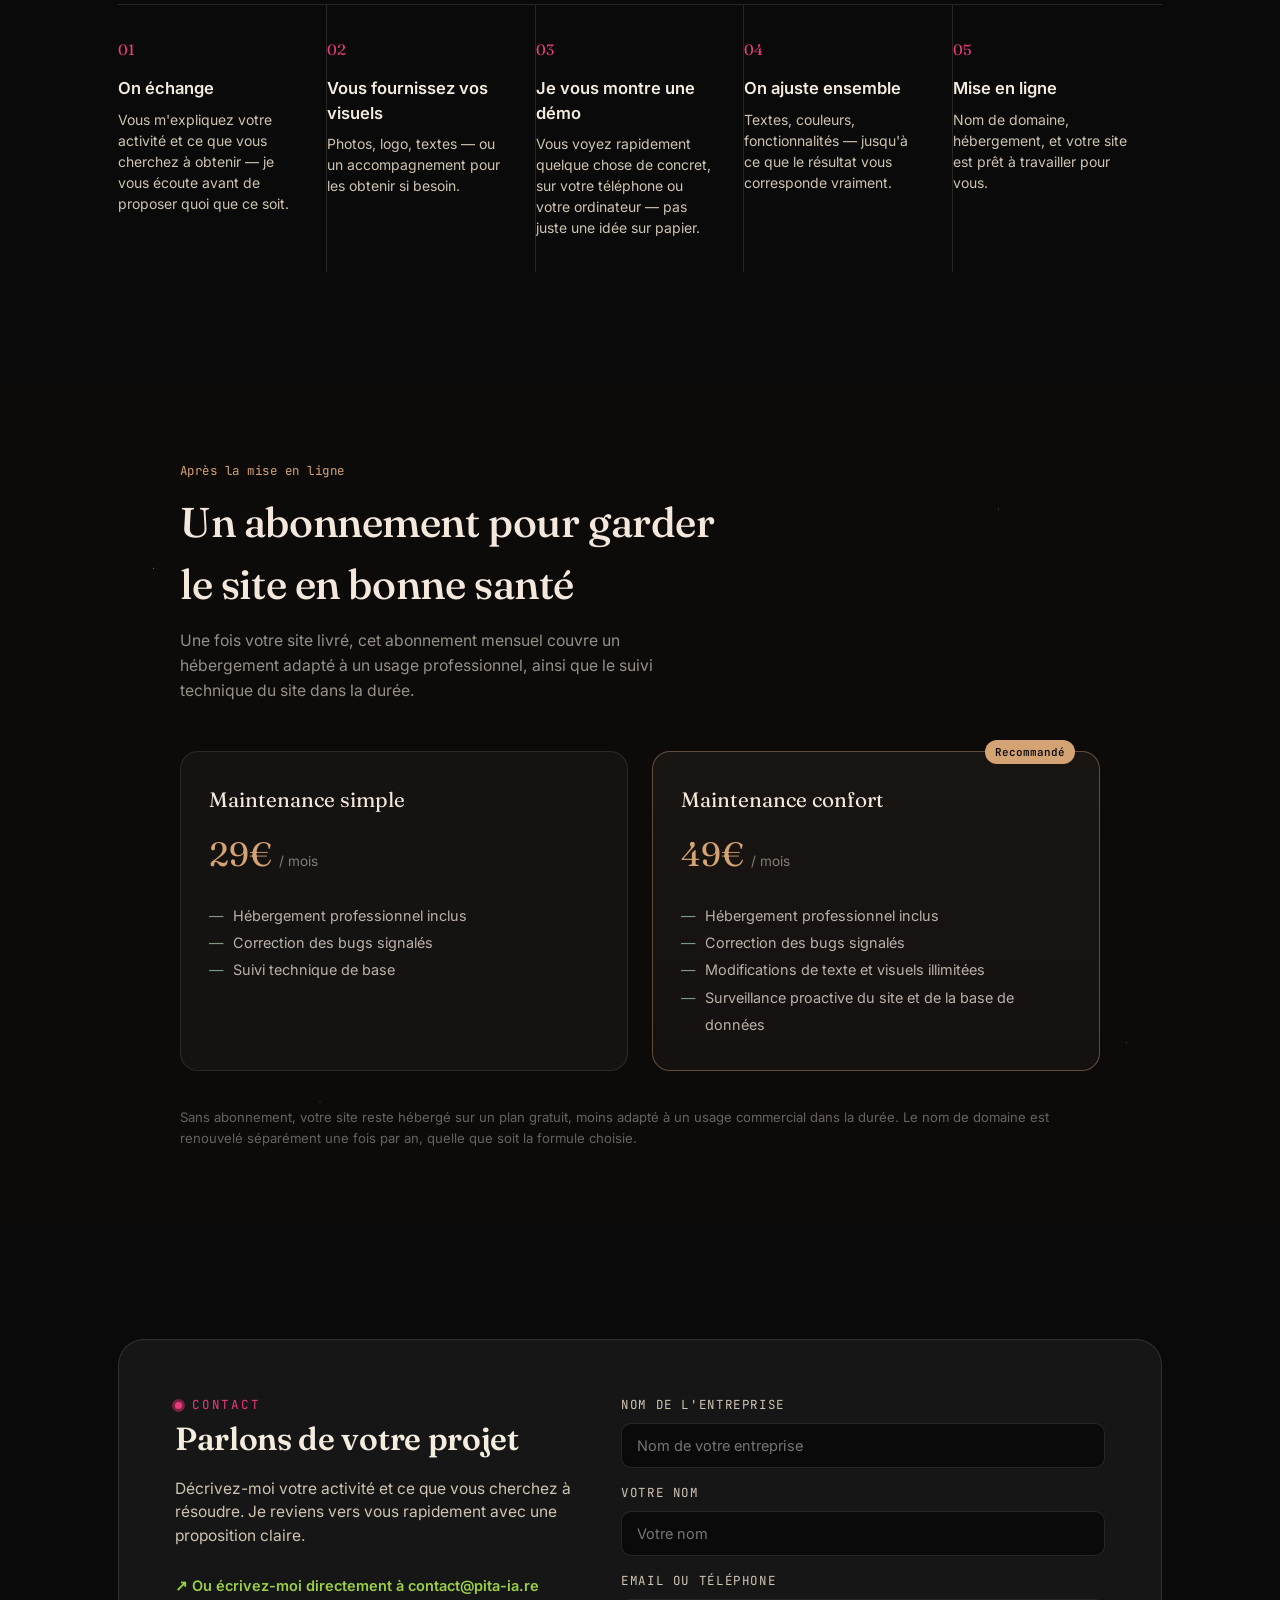
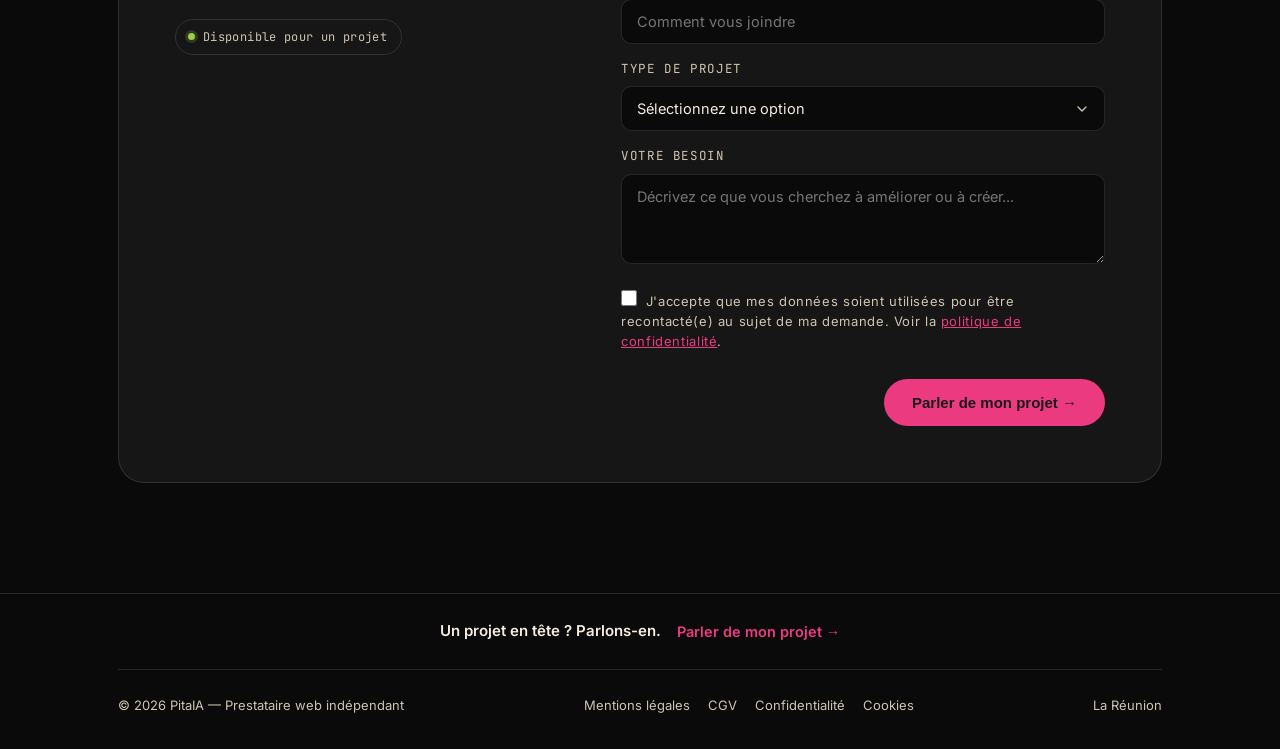
==== commit b0bc6312: "Add files via upload" ====
--- a/index.html
+++ b/index.html
@@ -346,6 +346,57 @@
   .service-card p{ margin-top: 10px; color: var(--cream-dim); font-size: 15px; }
   .service-family{ margin-bottom: 48px; }
   .service-family:last-child{ margin-bottom: 0; }
+  /* BLOC PRODUIT — outil de réservation en ligne */
+  .product-block{
+    background: linear-gradient(180deg, rgba(236,58,128,0.07), var(--card) 46%);
+    border:1px solid var(--pink); border-radius:22px;
+    padding:38px 38px 34px; position:relative; overflow:hidden;
+  }
+  .product-split{ display:grid; grid-template-columns:1.15fr 1fr; gap:42px; align-items:center; }
+  .product-name{
+    display:inline-flex; align-items:center; margin-bottom:14px;
+    font-family:'Fraunces',serif; font-weight:700; font-size:18px; color:var(--cream);
+    border:1px solid var(--line); border-radius:100px; padding:6px 16px; background:var(--bg);
+  }
+  .product-name span{ color:var(--pink); }
+  .product-block h3{ font-size:clamp(21px,2.5vw,27px); color:var(--cream); line-height:1.22; }
+  .product-block > .product-split > div > p.intro{
+    margin-top:12px; color:var(--cream-dim); font-size:15px; max-width:44ch;
+  }
+  .product-points{ list-style:none; margin-top:20px; display:flex; flex-direction:column; gap:9px; }
+  .product-points li{
+    position:relative; padding-left:24px; font-size:14.5px; color:var(--cream-dim);
+  }
+  .product-points li::before{
+    content:""; position:absolute; left:3px; top:6px; width:6px; height:10px;
+    border-right:2px solid var(--lime); border-bottom:2px solid var(--lime); transform:rotate(45deg);
+  }
+  .product-pricing{
+    display:flex; gap:12px; flex-wrap:wrap; margin-top:24px;
+    padding-top:20px; border-top:1px solid var(--line);
+  }
+  .tarif-mini{
+    background:var(--bg); border:1px solid var(--line); border-radius:12px;
+    padding:13px 17px; flex:1; min-width:150px;
+  }
+  .tarif-mini .lbl{
+    font-family:'JetBrains Mono',monospace; font-size:10.5px; letter-spacing:.05em;
+    text-transform:uppercase; color:var(--gold); margin-bottom:6px;
+  }
+  .tarif-mini .val{ font-family:'Fraunces',serif; font-size:21px; color:var(--cream); }
+  .tarif-mini .val small{ font-family:'Inter',sans-serif; font-size:12.5px; color:var(--cream-dim); font-weight:400; }
+  .tarif-mini .extra{ font-size:12px; color:var(--cream-dim); margin-top:3px; }
+  .product-block .btn-primary{ margin-top:24px; }
+  .product-visual{ display:flex; justify-content:center; }
+  .product-visual svg{ width:100%; max-width:330px; height:auto; border-radius:14px; border:1px solid var(--line); }
+
+  @media (max-width:900px){
+    .product-split{ grid-template-columns:1fr; gap:26px; }
+    .product-visual{ order:-1; }
+    .product-visual svg{ max-width:290px; }
+    .product-block{ padding:30px 24px 28px; }
+  }
+
   .family-label{
     font-family:'JetBrains Mono', monospace; font-size:12.5px; color: var(--gold);
     letter-spacing:.1em; text-transform:uppercase; margin-bottom: 16px;
@@ -1025,9 +1076,9 @@
           <a href="#svc-vitrine">Sites web professionnels</a>
           <a href="#svc-menu-dynamique">Site web avec fonctionnalités</a>
           <a href="#svc-ecommerce">Site e-commerce</a>
+          <a href="prise-de-rendez-vous-en-ligne-reunion.html">Outil de réservation en ligne</a>
           <a href="#svc-dashboard">Tableaux de bord</a>
           <a href="#svc-outils-mesure">Outils métier sur mesure</a>
-          <a href="prise-de-rendez-vous-en-ligne-reunion.html">Prise de rendez-vous en ligne</a>
         </div>
       </div>
       <div class="nav-item" data-nav-item>
@@ -1119,7 +1170,7 @@
     </div>
 
     <div class="service-family">
-      <div class="family-label">Site web</div>
+      <div class="family-label">Création de site web</div>
       <div class="services-grid services-grid-3">
         <div class="service-card" id="svc-vitrine">
           <div class="preview">
@@ -1157,7 +1208,64 @@
     </div>
 
     <div class="service-family">
-      <div class="family-label">Outils métier</div>
+      <div class="family-label">Outil de réservation en ligne</div>
+      <div class="product-block" id="svc-reservation">
+        <div class="product-split">
+          <div>
+            <div class="product-name">Pita<span>RDV</span></div>
+            <h3>Vos clients réservent en ligne, vous arrêtez de gérer les messages</h3>
+            <p class="intro">Un outil de prise de rendez-vous pour les salons, instituts et indépendants de La R&eacute;union. Tarif fixe, aucune commission sur vos rendez-vous.</p>
+            <ul class="product-points">
+              <li>Un lien &agrave; partager dans votre bio, sur Google ou en QR code</li>
+              <li>R&eacute;servations 24h/24, confirmation automatique par email</li>
+              <li>Planning, prestations, cong&eacute;s et fiches clients au m&ecirc;me endroit</li>
+              <li>Site vitrine &agrave; votre nom possible, avec votre propre domaine</li>
+            </ul>
+            <div class="product-pricing">
+              <div class="tarif-mini">
+                <div class="lbl">R&eacute;servation seule</div>
+                <div class="val">29 &euro; <small>/ mois</small></div>
+                <div class="extra">Sans mise en service</div>
+              </div>
+              <div class="tarif-mini">
+                <div class="lbl">Site + r&eacute;servation</div>
+                <div class="val">39 &euro; <small>/ mois</small></div>
+                <div class="extra">+ 450 &euro; de mise en service</div>
+              </div>
+            </div>
+            <a href="prise-de-rendez-vous-en-ligne-reunion.html" class="btn-primary">D&eacute;couvrir l'offre compl&egrave;te &rarr;</a>
+          </div>
+          <div class="product-visual" aria-hidden="true">
+            <svg viewBox="0 0 330 250" xmlns="http://www.w3.org/2000/svg">
+              <rect width="330" height="250" fill="#141414"/>
+              <rect x="0" y="0" width="330" height="34" fill="#1f1f1f"/>
+              <circle cx="18" cy="17" r="4" fill="#ec3a80"/>
+              <circle cx="32" cy="17" r="4" fill="#d1a441"/>
+              <circle cx="46" cy="17" r="4" fill="#9bd045"/>
+              <rect x="64" y="13" width="84" height="8" rx="4" fill="#3a3a3a"/>
+              <rect x="18" y="50" width="70" height="8" rx="4" fill="#f4ecdf" opacity=".8"/>
+              <rect x="18" y="70" width="294" height="34" rx="8" fill="#1d1d1d"/>
+              <rect x="28" y="80" width="54" height="6" rx="3" fill="#cfc4b2" opacity=".75"/>
+              <rect x="28" y="91" width="34" height="5" rx="2.5" fill="#6d6d6d"/>
+              <rect x="262" y="82" width="40" height="12" rx="6" fill="#9bd045" opacity=".85"/>
+              <rect x="18" y="112" width="294" height="34" rx="8" fill="#1d1d1d"/>
+              <rect x="28" y="122" width="68" height="6" rx="3" fill="#cfc4b2" opacity=".75"/>
+              <rect x="28" y="133" width="42" height="5" rx="2.5" fill="#6d6d6d"/>
+              <rect x="262" y="124" width="40" height="12" rx="6" fill="#9bd045" opacity=".85"/>
+              <rect x="18" y="154" width="294" height="34" rx="8" fill="#1d1d1d" stroke="#ec3a80" stroke-width="1.5"/>
+              <rect x="28" y="164" width="58" height="6" rx="3" fill="#f4ecdf" opacity=".9"/>
+              <rect x="28" y="175" width="48" height="5" rx="2.5" fill="#8a8a8a"/>
+              <rect x="258" y="166" width="44" height="12" rx="6" fill="#ec3a80"/>
+              <rect x="18" y="200" width="130" height="28" rx="14" fill="#ec3a80"/>
+              <rect x="46" y="210" width="74" height="7" rx="3.5" fill="#1a1a1a" opacity=".65"/>
+            </svg>
+          </div>
+        </div>
+      </div>
+    </div>
+
+    <div class="service-family">
+      <div class="family-label">Autres besoins</div>
       <div class="services-grid">
         <div class="service-card" id="svc-dashboard">
           <div class="preview">
@@ -1175,9 +1283,9 @@
           </div>
           <div class="tag">APPLICATION</div>
           <h3>Outils métier sur mesure</h3>
-          <p>Un besoin précis à automatiser — plannings, stock, réservations, suivi client ? Un outil pensé pour votre quotidien, comme un agenda de rendez-vous pour un salon de coiffure.</p>
+          <p>Un besoin précis à automatiser — gestion de stock, suivi de commandes, plannings d'équipe, suivi client ? Un outil pensé pour votre quotidien, quand aucune solution du marché ne correspond vraiment.</p>
           <button type="button" class="more-toggle">En savoir plus +</button>
-          <div class="more-detail">Exemple concret : agenda de rendez-vous en ligne pour un salon de coiffure — les clients réservent un créneau selon les disponibilités réelles, la gérante voit son planning du jour en un coup d'œil, et reçoit une notification à chaque nouvelle réservation. Compte unique par établissement (pas de comptes multiples par employé), accompagnement à la prise en main inclus, maintenance possible en option.</div>
+          <div class="more-detail">Exemple concret : gestion de commandes en temps réel pour un restaurant — les commandes arrivent en direct sur un écran en cuisine, un clic pour marquer une commande comme terminée, et une notification à chaque nouvelle entrée. Compte unique par établissement, accompagnement à la prise en main inclus, maintenance possible en option.</div>
         </div>
       </div>
     </div>
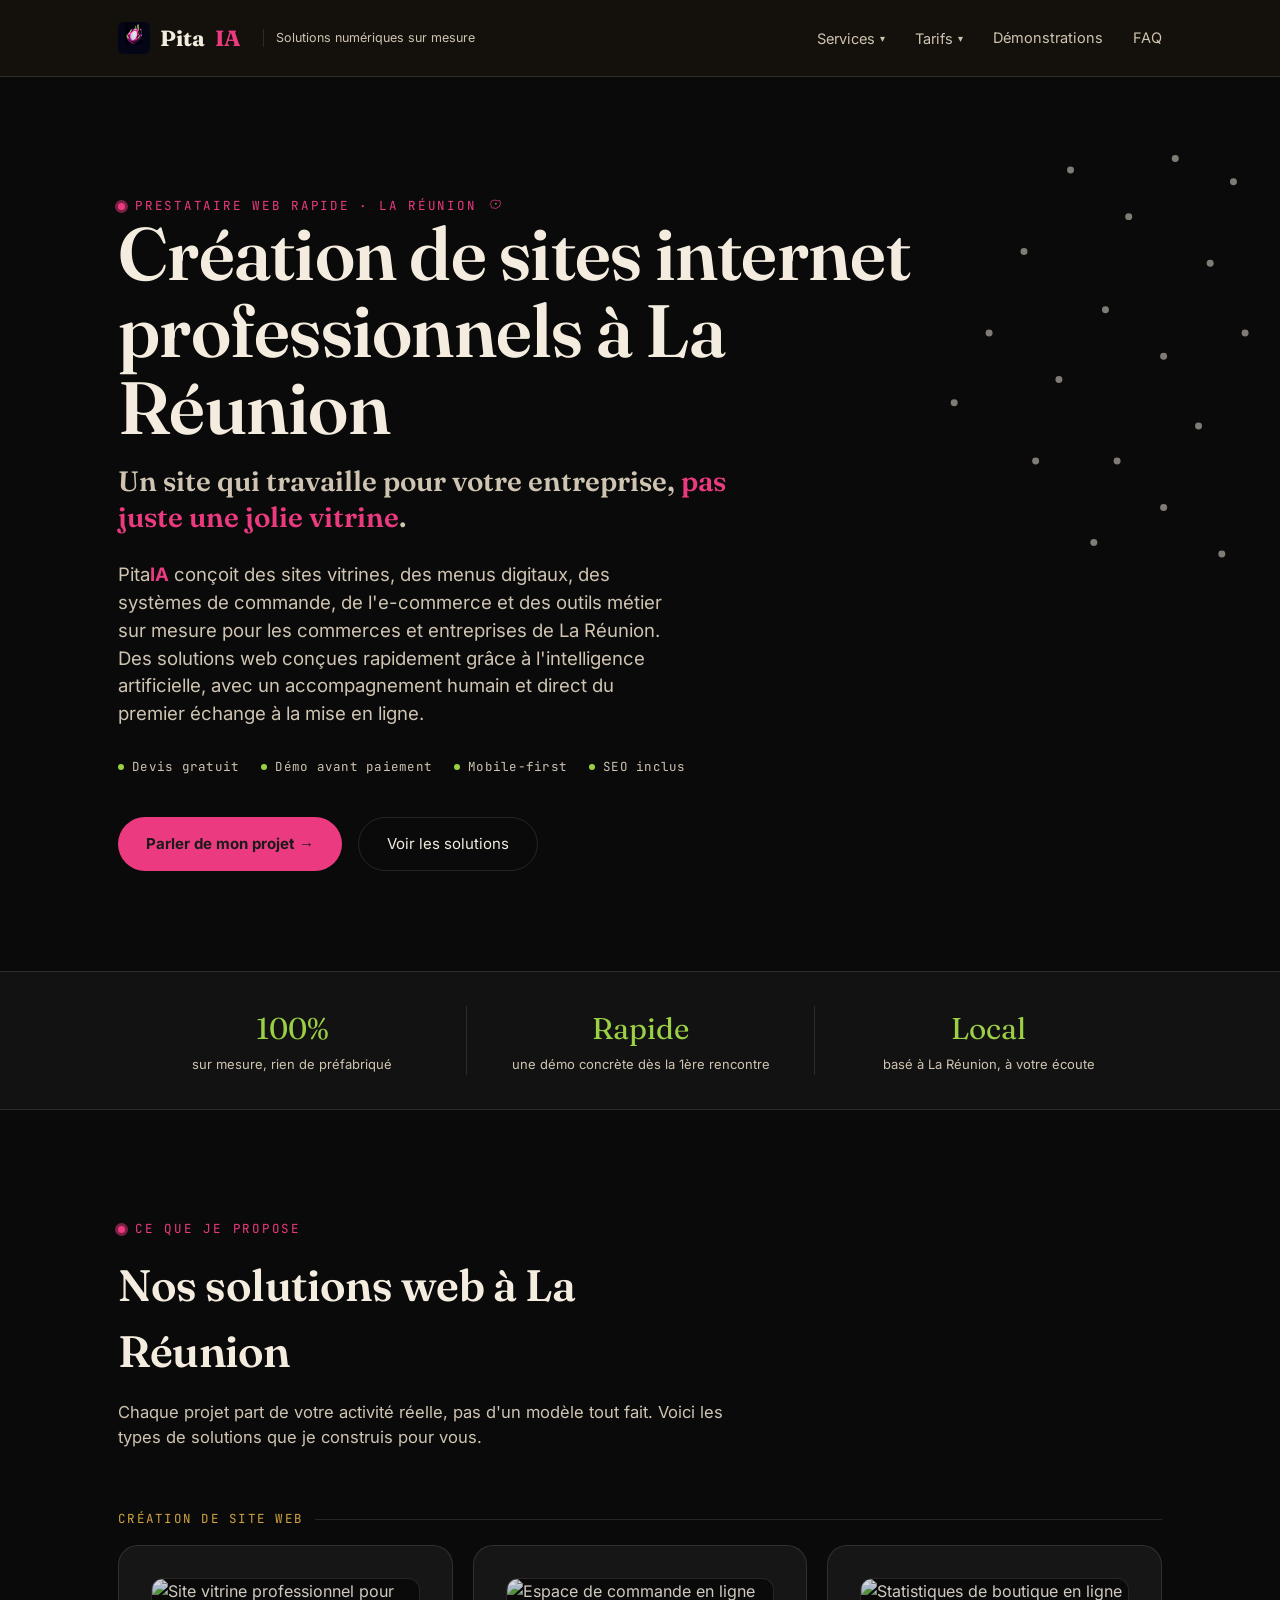
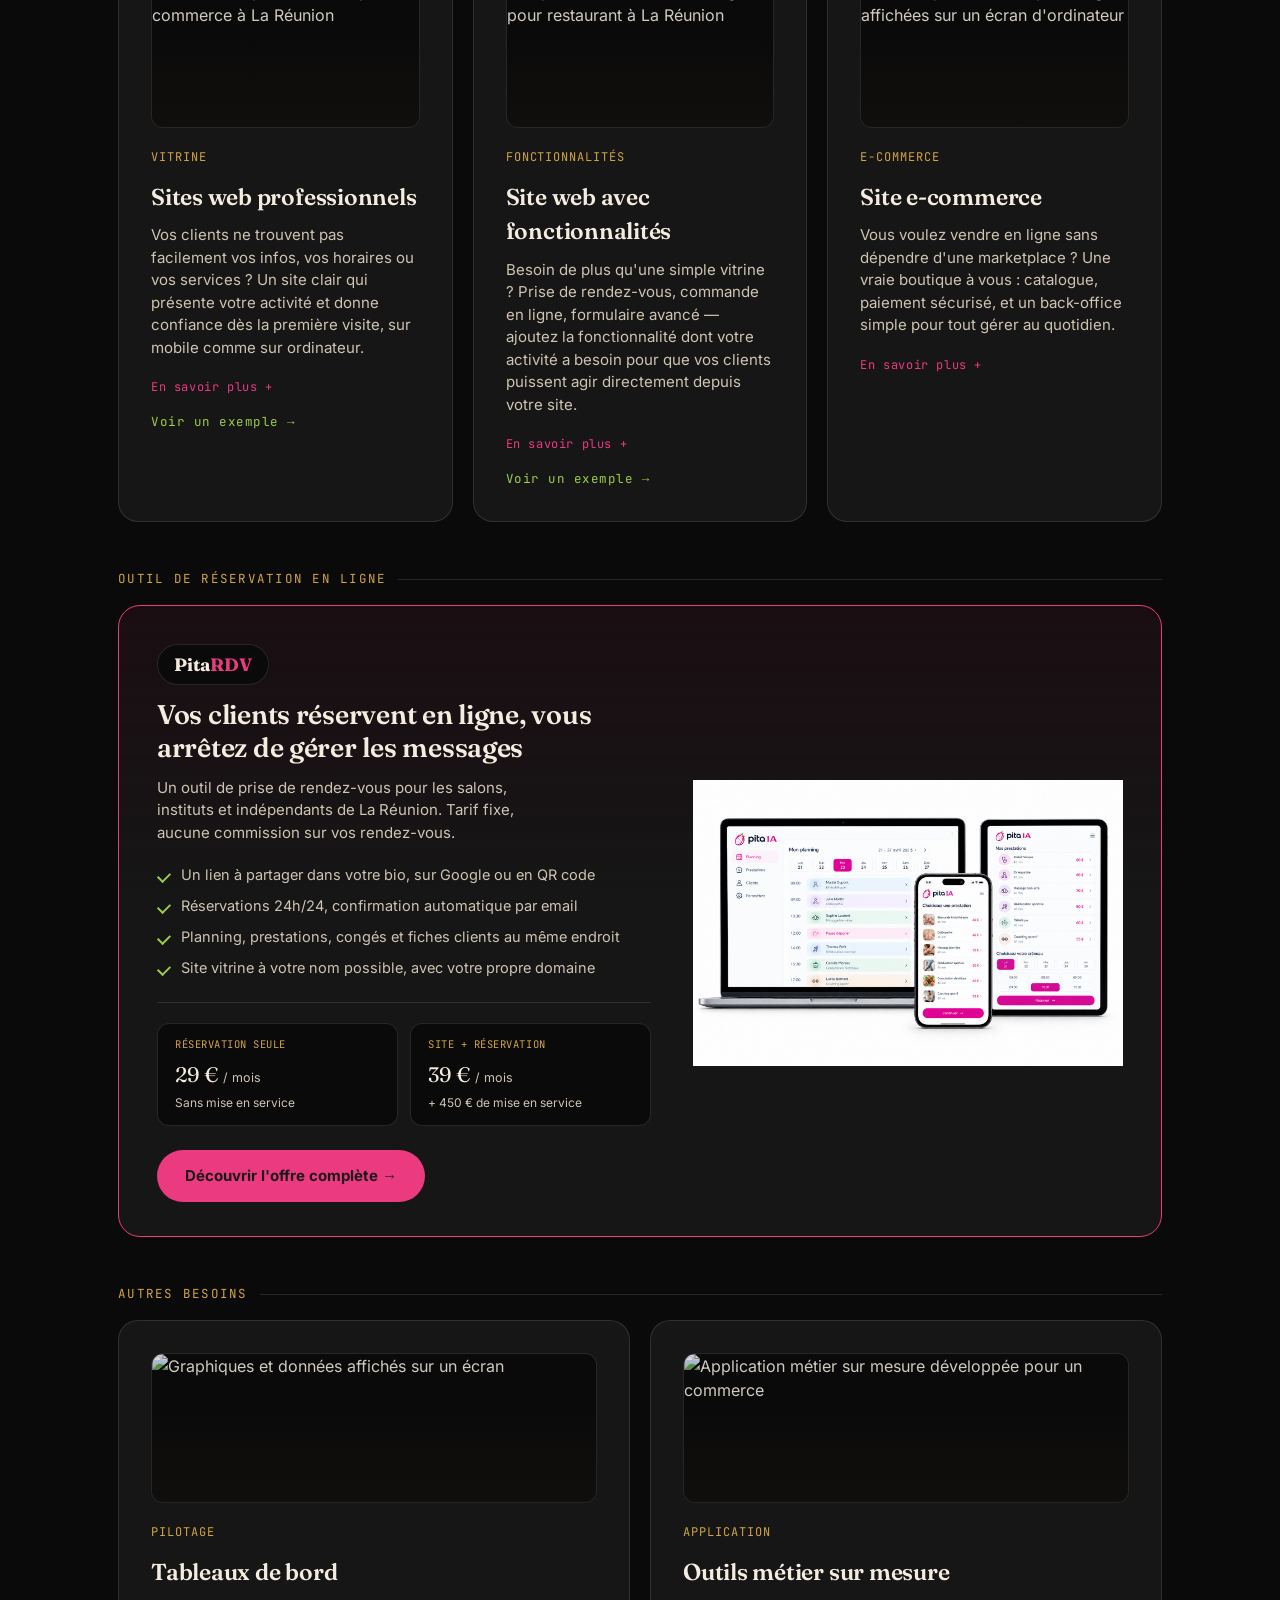
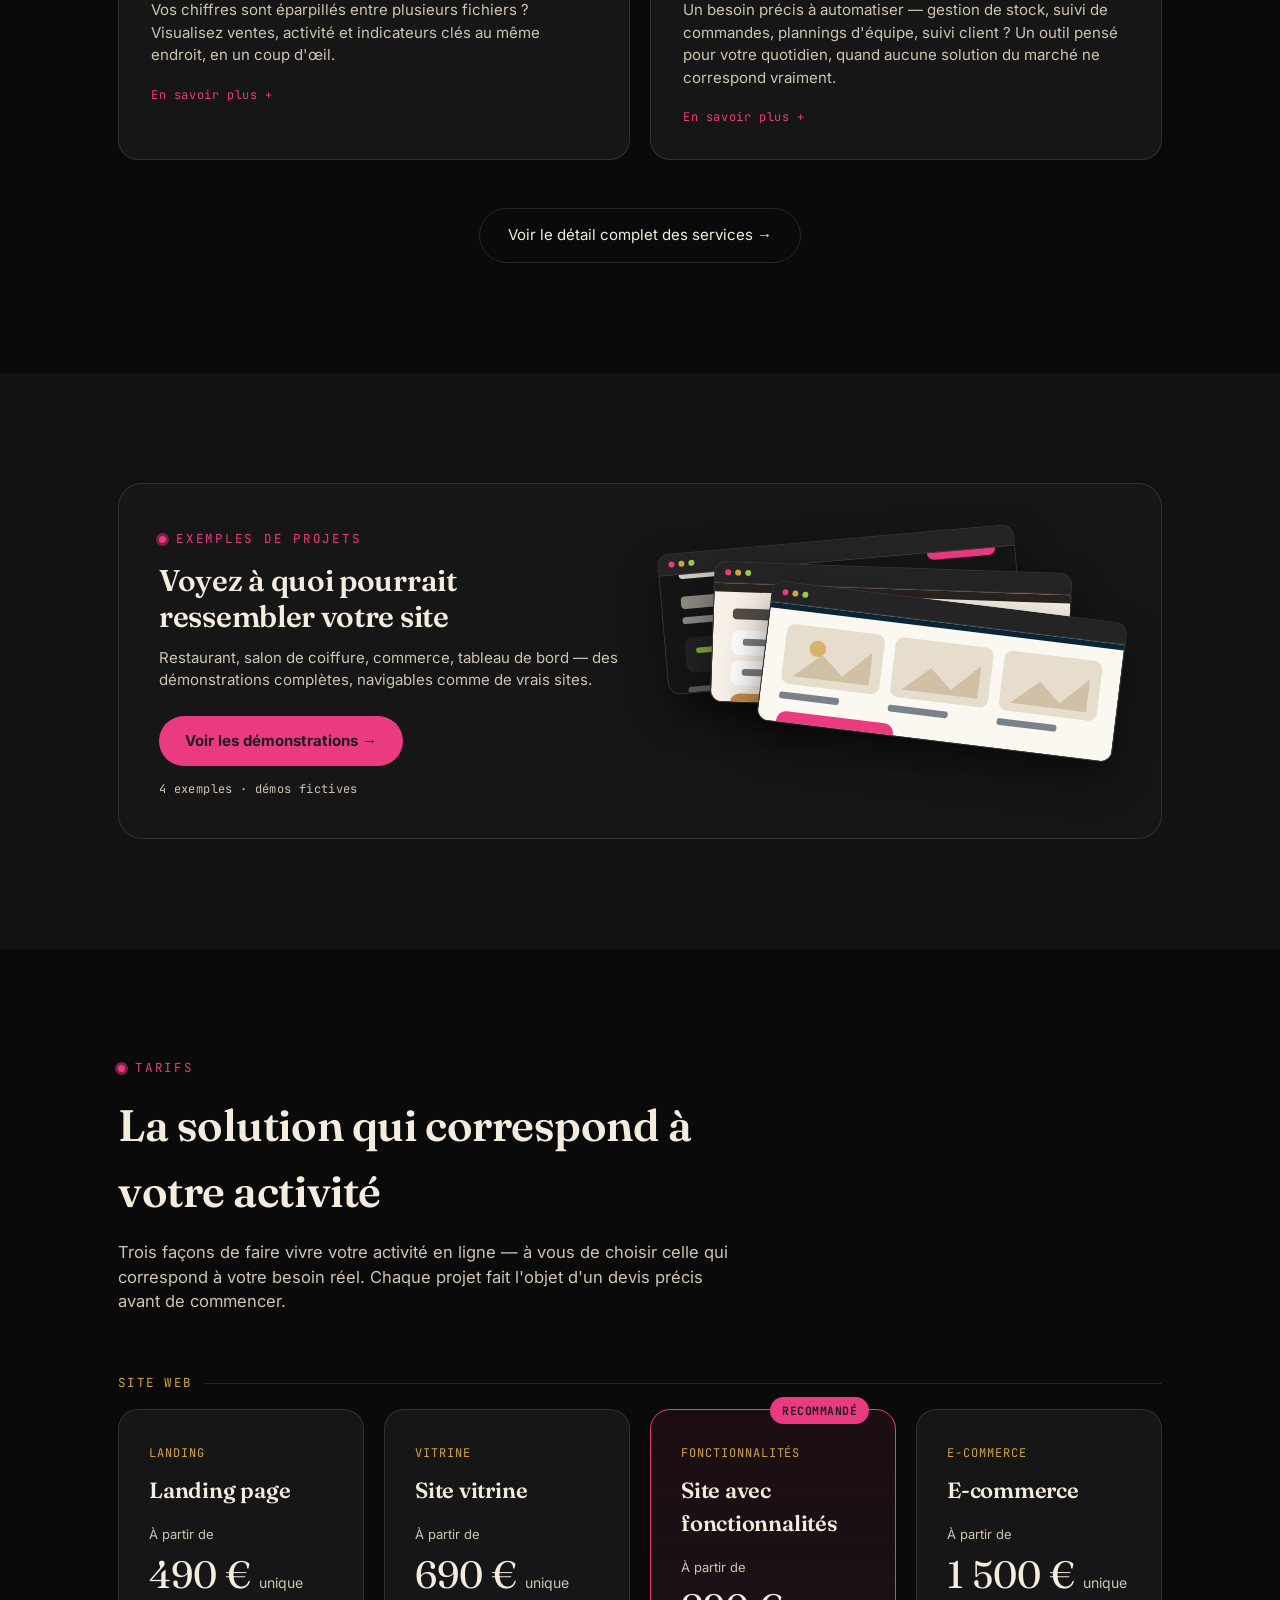
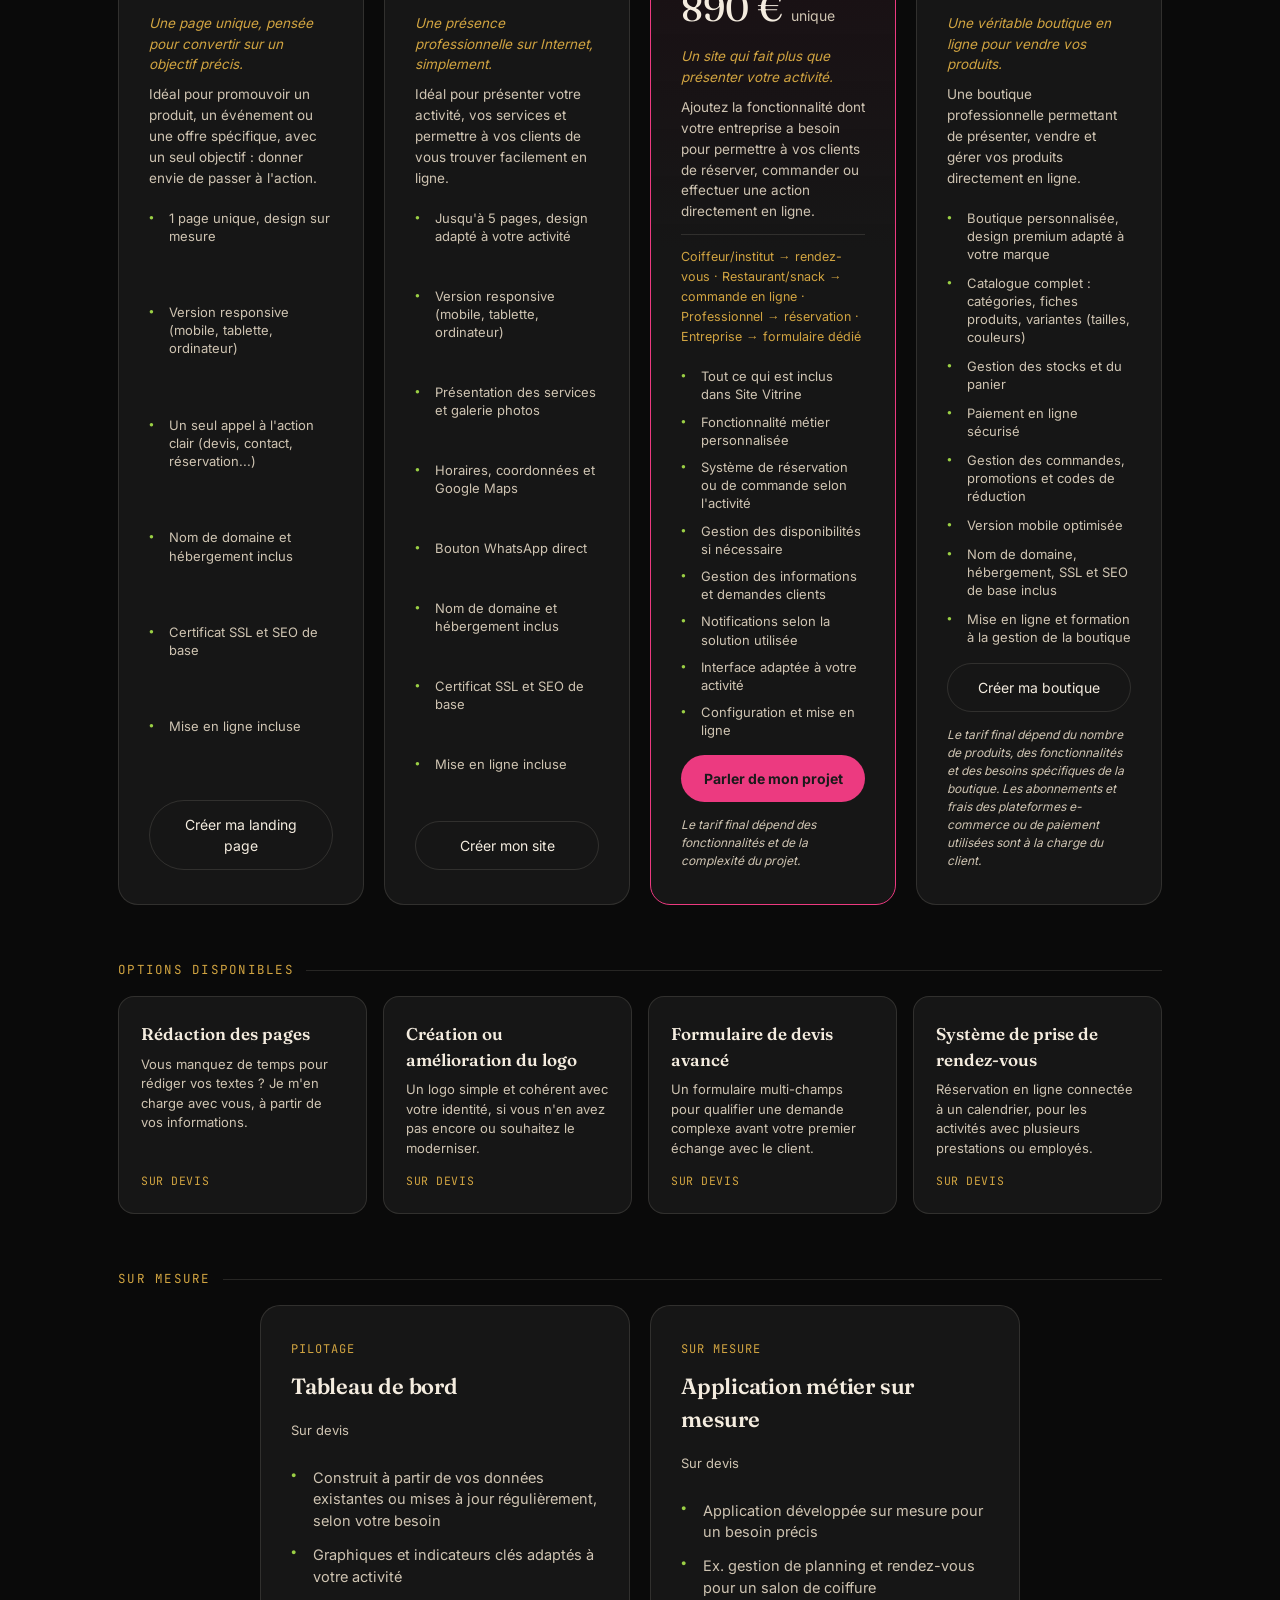
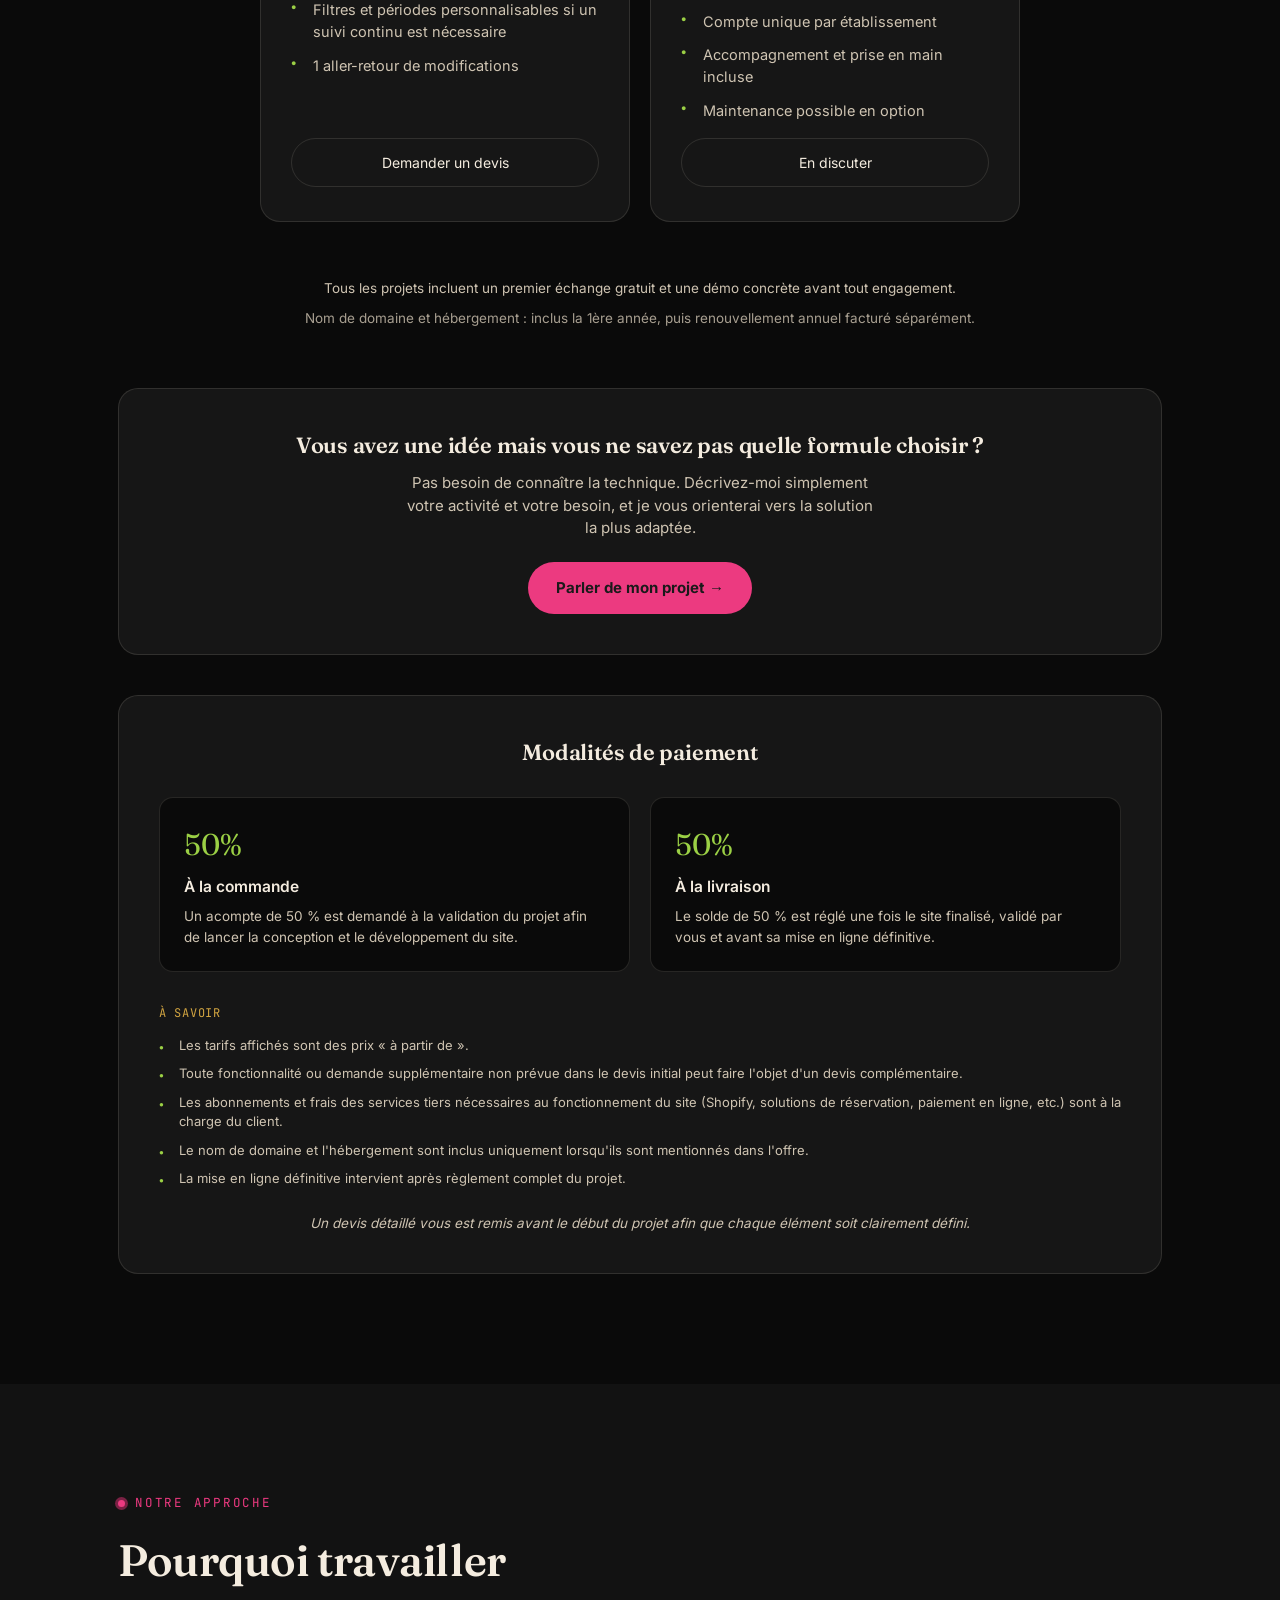
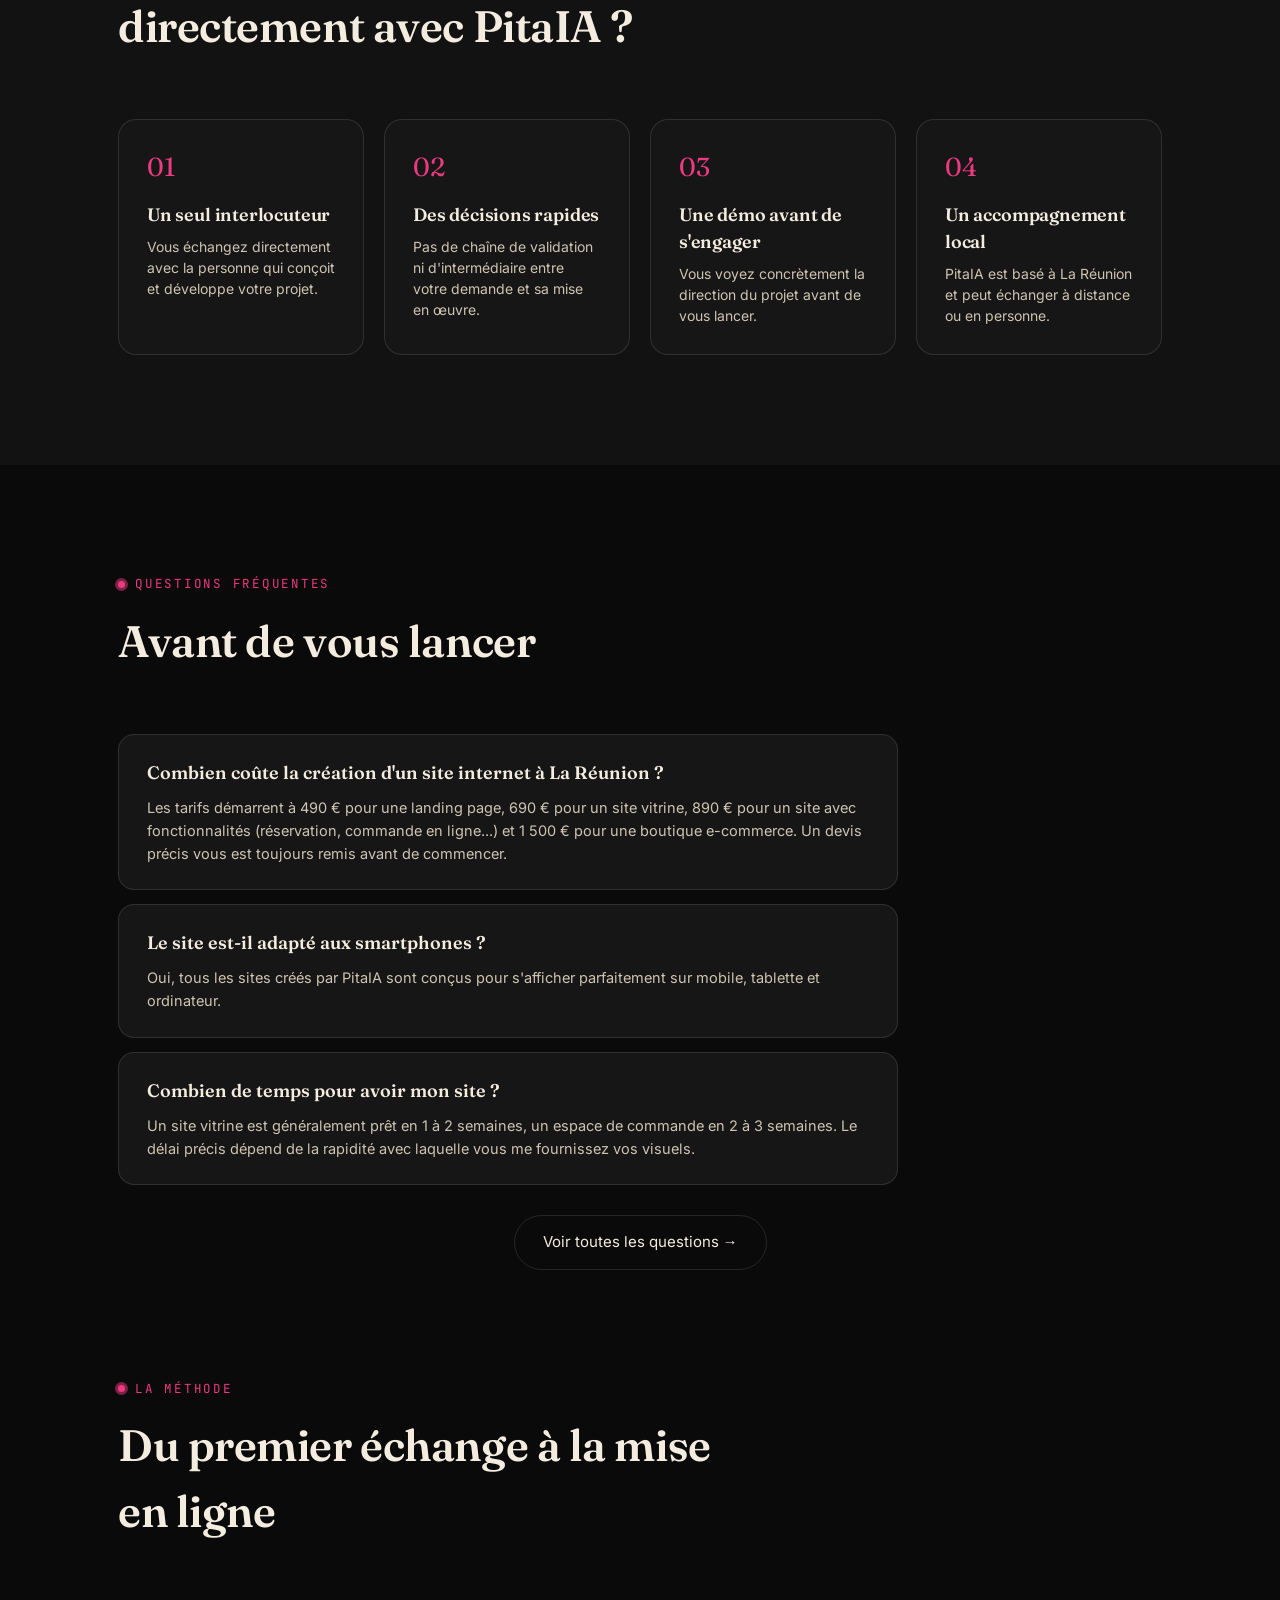
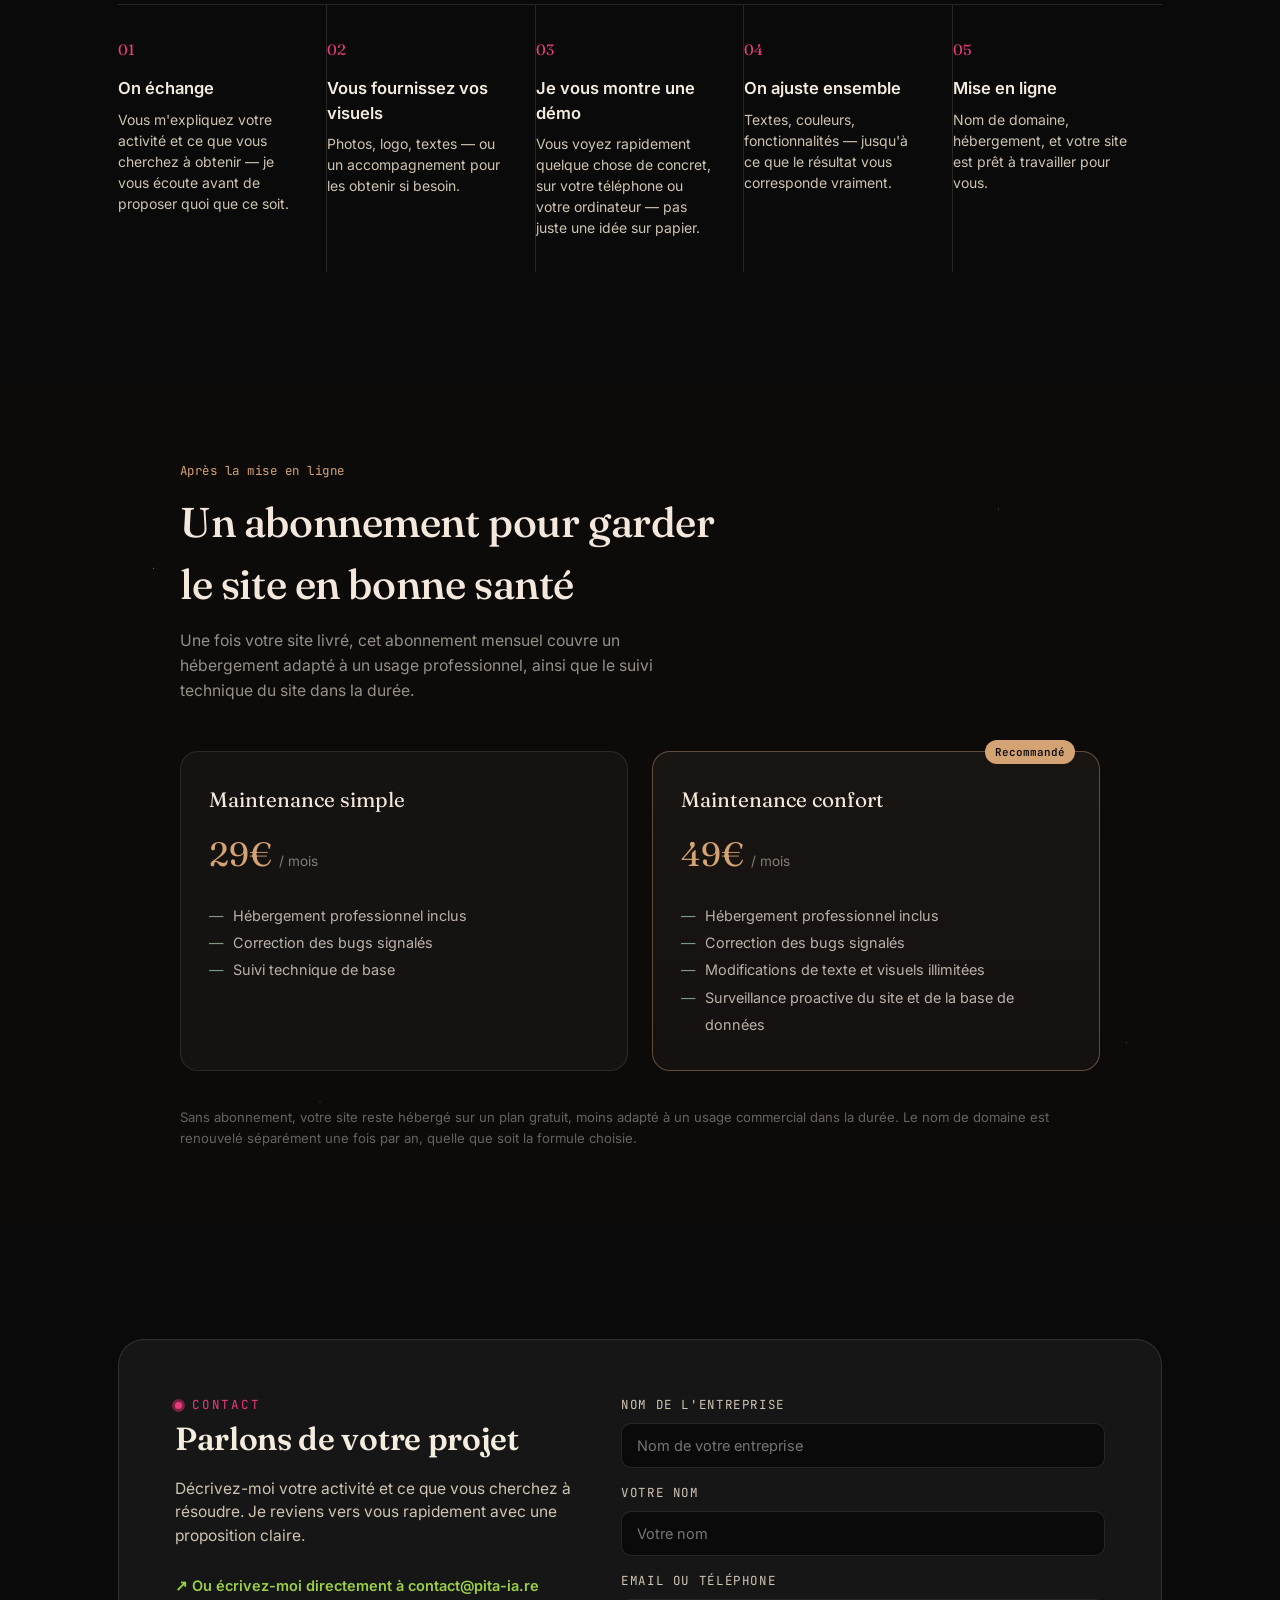
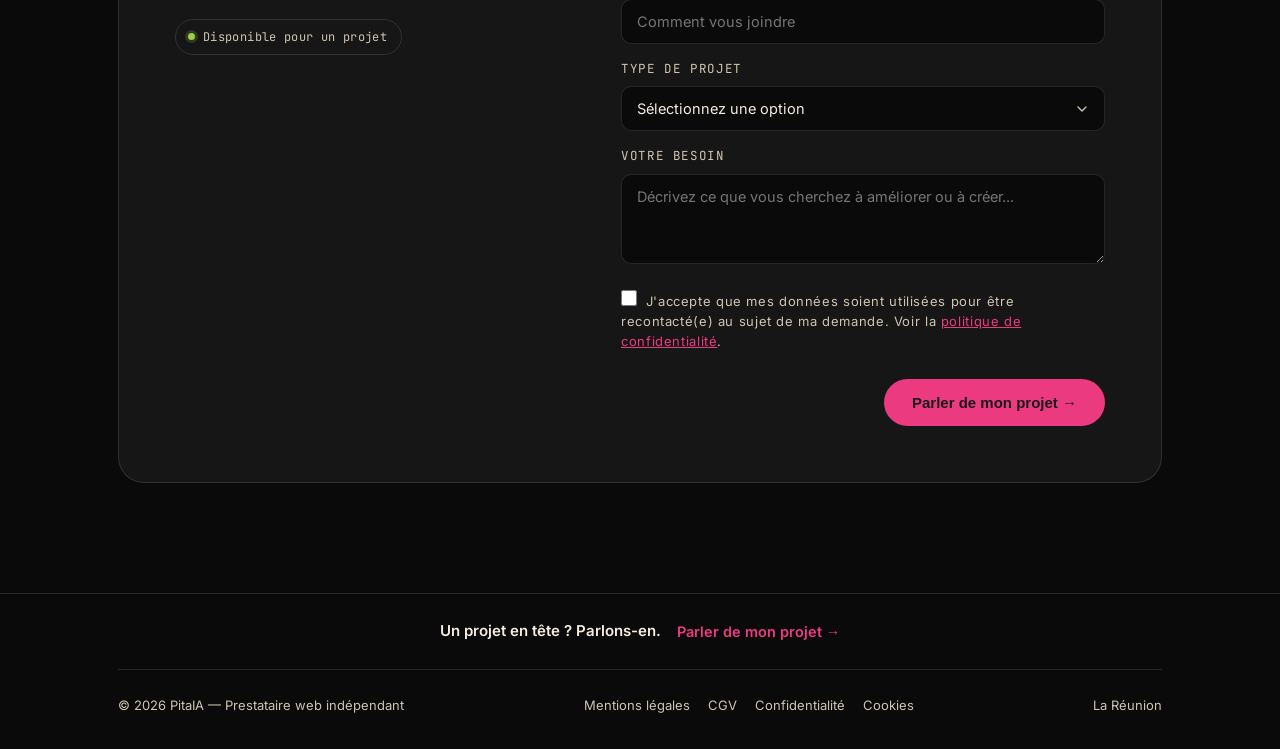
==== commit cb0f1b37: "Add files via upload" ====
--- a/index.html
+++ b/index.html
@@ -388,12 +388,12 @@
   .tarif-mini .extra{ font-size:12px; color:var(--cream-dim); margin-top:3px; }
   .product-block .btn-primary{ margin-top:24px; }
   .product-visual{ display:flex; justify-content:center; }
-  .product-visual svg{ width:100%; max-width:330px; height:auto; border-radius:14px; border:1px solid var(--line); }
+  .product-visual img{ width:100%; max-width:440px; height:auto; display:block; }
 
   @media (max-width:900px){
     .product-split{ grid-template-columns:1fr; gap:26px; }
     .product-visual{ order:-1; }
-    .product-visual svg{ max-width:290px; }
+    .product-visual img{ max-width:320px; }
     .product-block{ padding:30px 24px 28px; }
   }
 
@@ -1236,29 +1236,7 @@
             <a href="prise-de-rendez-vous-en-ligne-reunion.html" class="btn-primary">D&eacute;couvrir l'offre compl&egrave;te &rarr;</a>
           </div>
           <div class="product-visual" aria-hidden="true">
-            <svg viewBox="0 0 330 250" xmlns="http://www.w3.org/2000/svg">
-              <rect width="330" height="250" fill="#141414"/>
-              <rect x="0" y="0" width="330" height="34" fill="#1f1f1f"/>
-              <circle cx="18" cy="17" r="4" fill="#ec3a80"/>
-              <circle cx="32" cy="17" r="4" fill="#d1a441"/>
-              <circle cx="46" cy="17" r="4" fill="#9bd045"/>
-              <rect x="64" y="13" width="84" height="8" rx="4" fill="#3a3a3a"/>
-              <rect x="18" y="50" width="70" height="8" rx="4" fill="#f4ecdf" opacity=".8"/>
-              <rect x="18" y="70" width="294" height="34" rx="8" fill="#1d1d1d"/>
-              <rect x="28" y="80" width="54" height="6" rx="3" fill="#cfc4b2" opacity=".75"/>
-              <rect x="28" y="91" width="34" height="5" rx="2.5" fill="#6d6d6d"/>
-              <rect x="262" y="82" width="40" height="12" rx="6" fill="#9bd045" opacity=".85"/>
-              <rect x="18" y="112" width="294" height="34" rx="8" fill="#1d1d1d"/>
-              <rect x="28" y="122" width="68" height="6" rx="3" fill="#cfc4b2" opacity=".75"/>
-              <rect x="28" y="133" width="42" height="5" rx="2.5" fill="#6d6d6d"/>
-              <rect x="262" y="124" width="40" height="12" rx="6" fill="#9bd045" opacity=".85"/>
-              <rect x="18" y="154" width="294" height="34" rx="8" fill="#1d1d1d" stroke="#ec3a80" stroke-width="1.5"/>
-              <rect x="28" y="164" width="58" height="6" rx="3" fill="#f4ecdf" opacity=".9"/>
-              <rect x="28" y="175" width="48" height="5" rx="2.5" fill="#8a8a8a"/>
-              <rect x="258" y="166" width="44" height="12" rx="6" fill="#ec3a80"/>
-              <rect x="18" y="200" width="130" height="28" rx="14" fill="#ec3a80"/>
-              <rect x="46" y="210" width="74" height="7" rx="3.5" fill="#1a1a1a" opacity=".65"/>
-            </svg>
+            <img src="pita-rdv-mockup.png" alt="Aperçu de l'outil Pita RDV sur ordinateur, tablette et mobile" width="1536" height="1024" loading="lazy">
           </div>
         </div>
       </div>
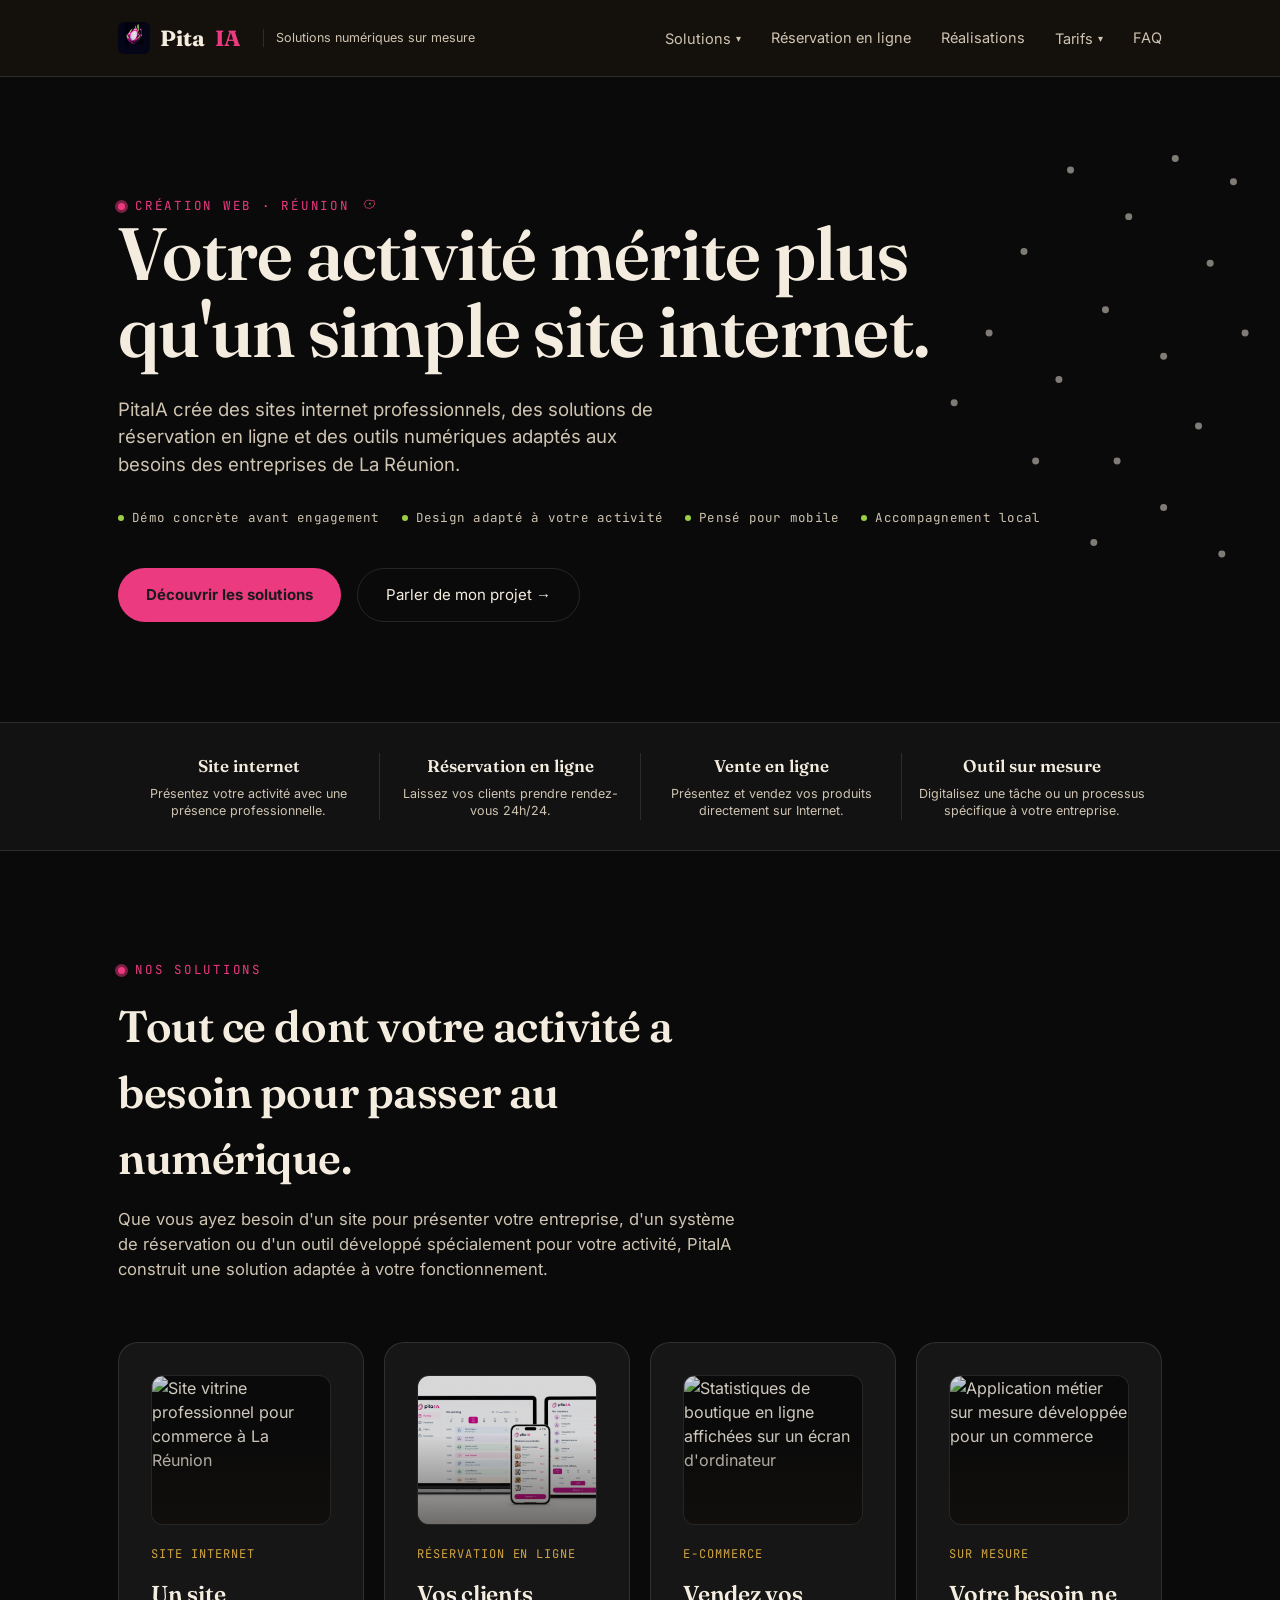
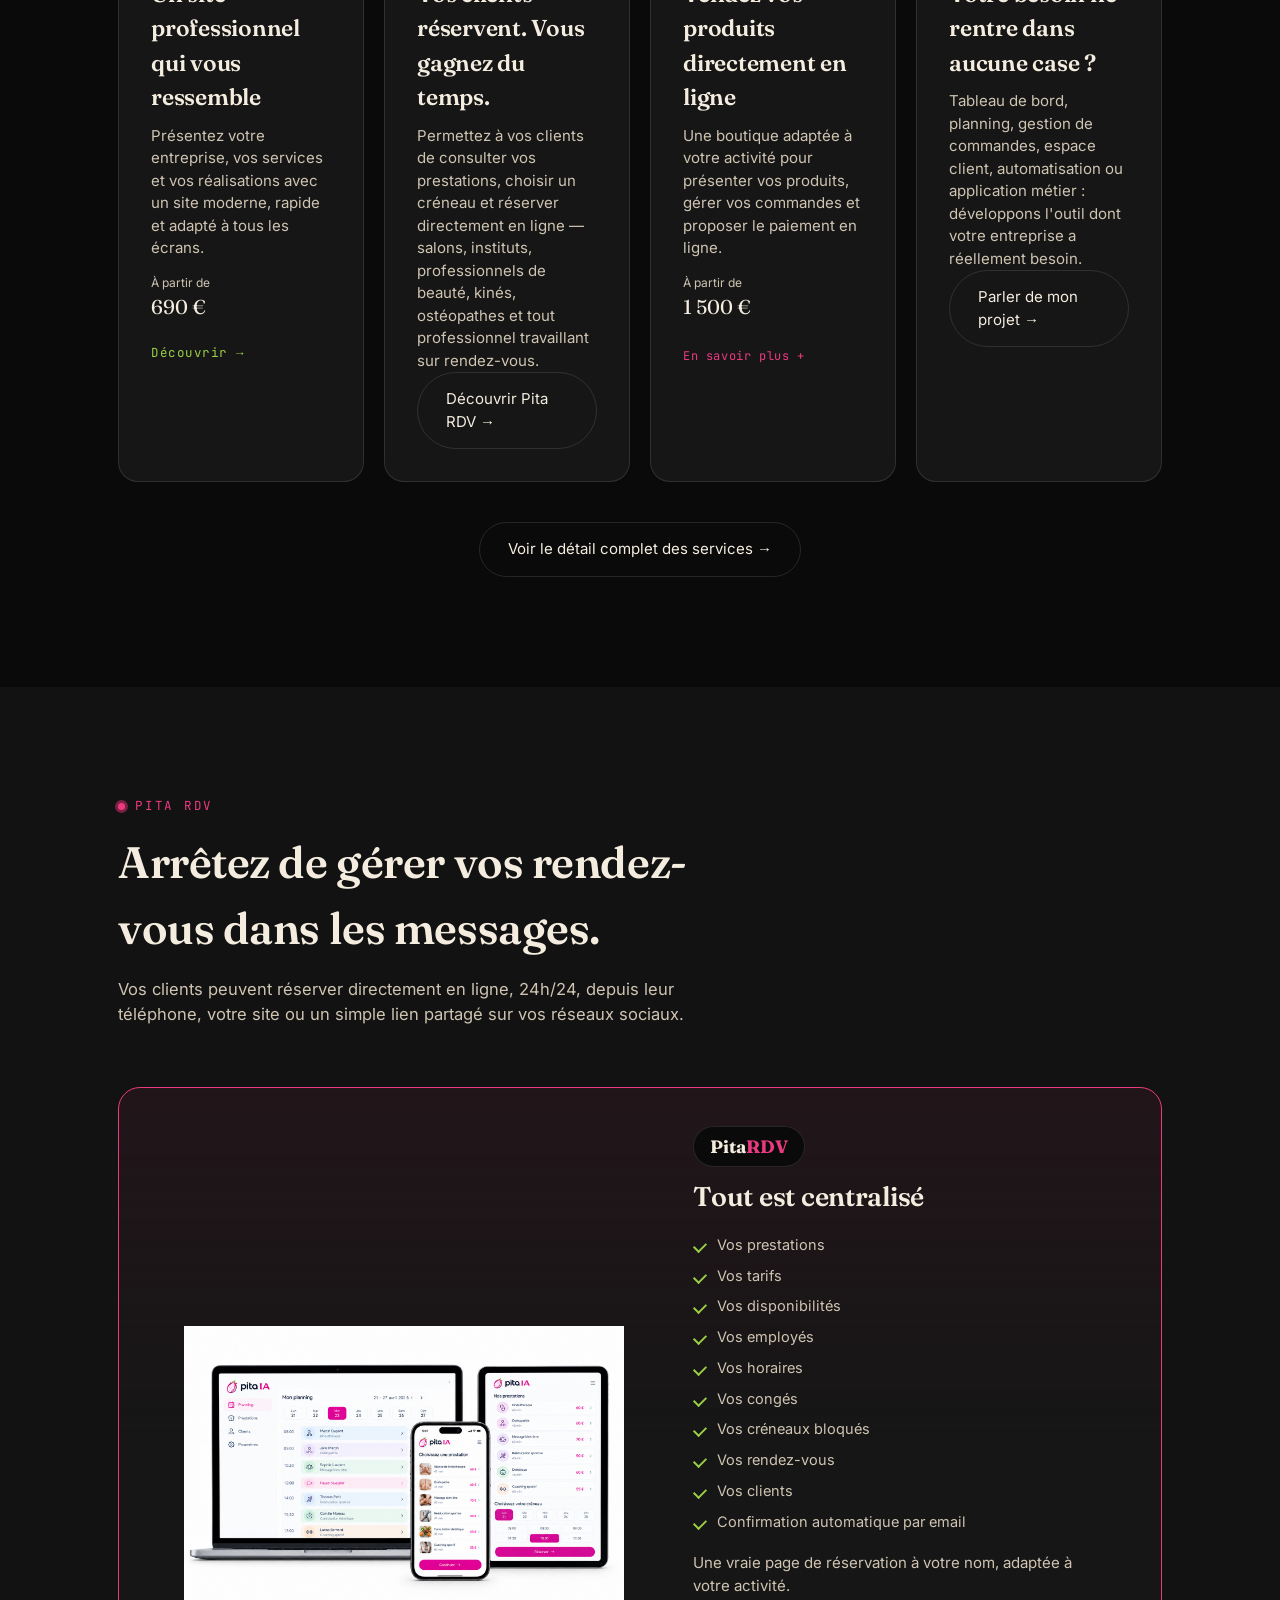
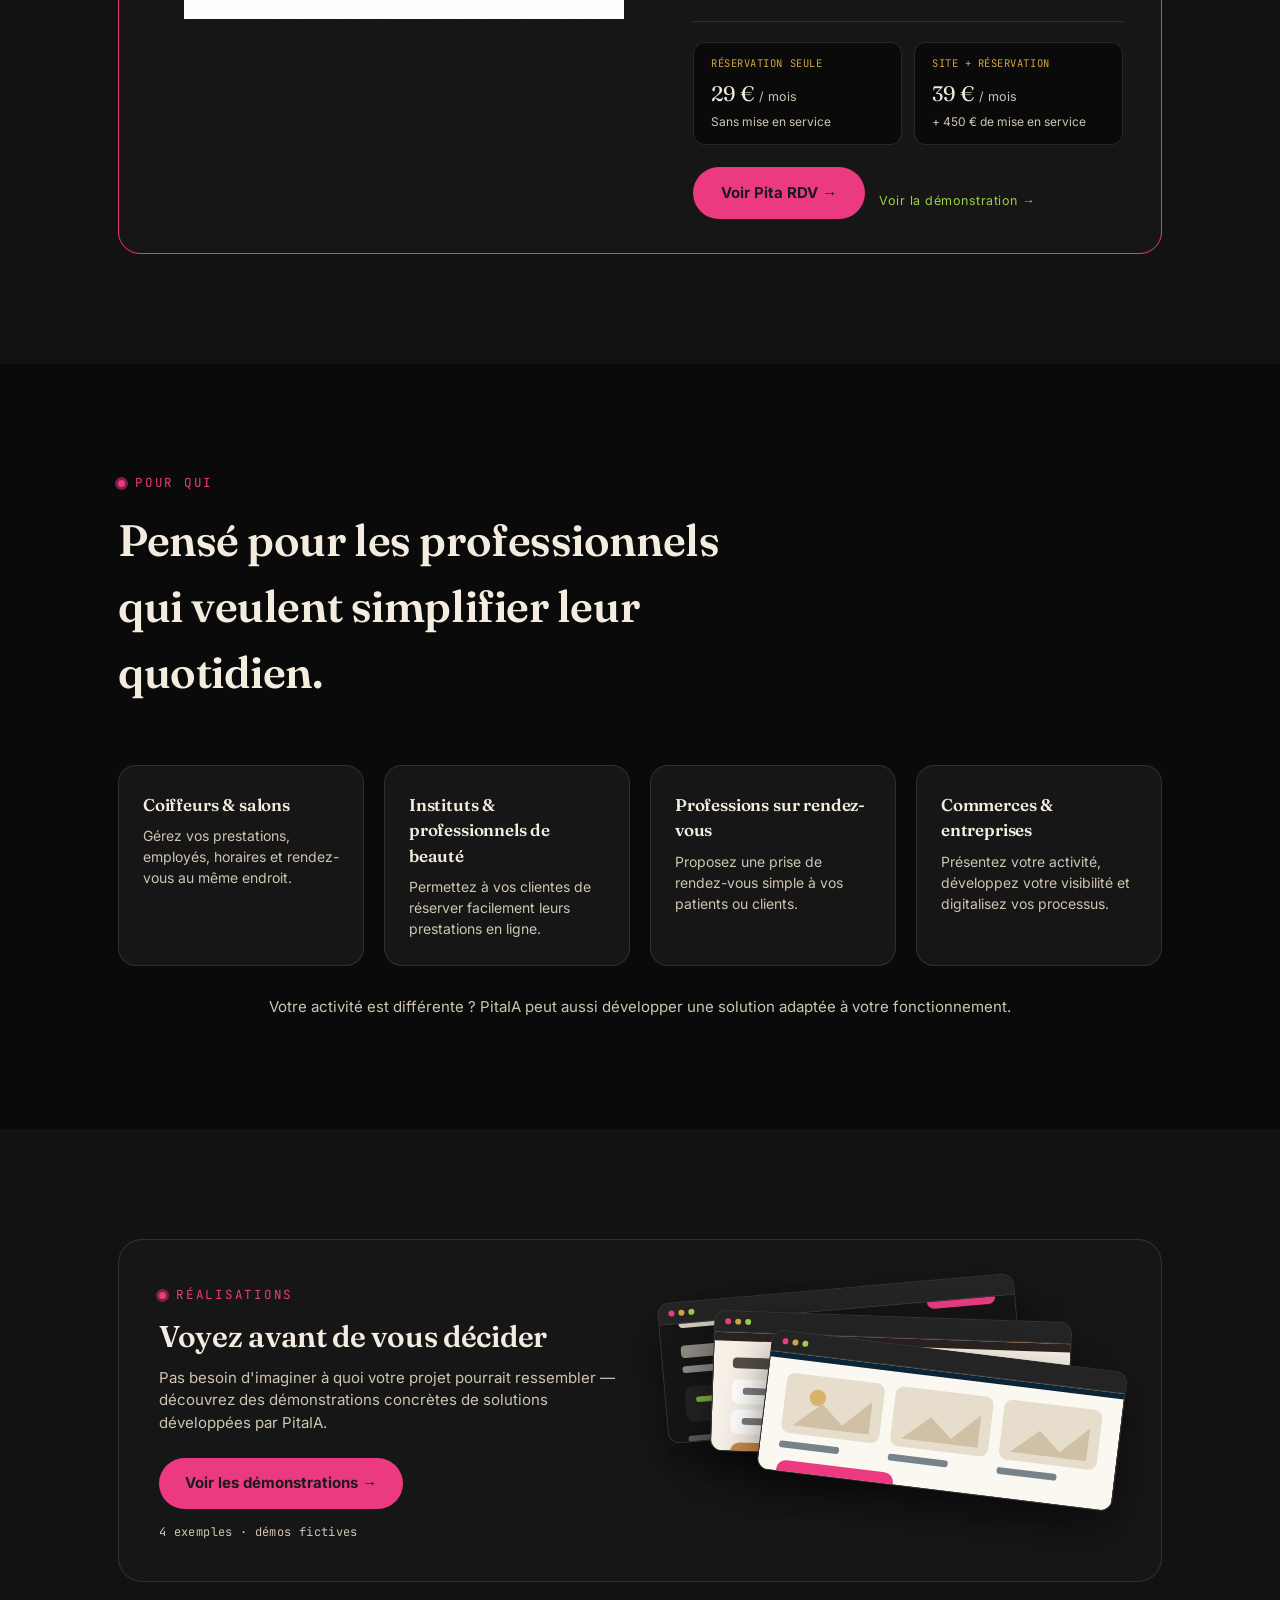
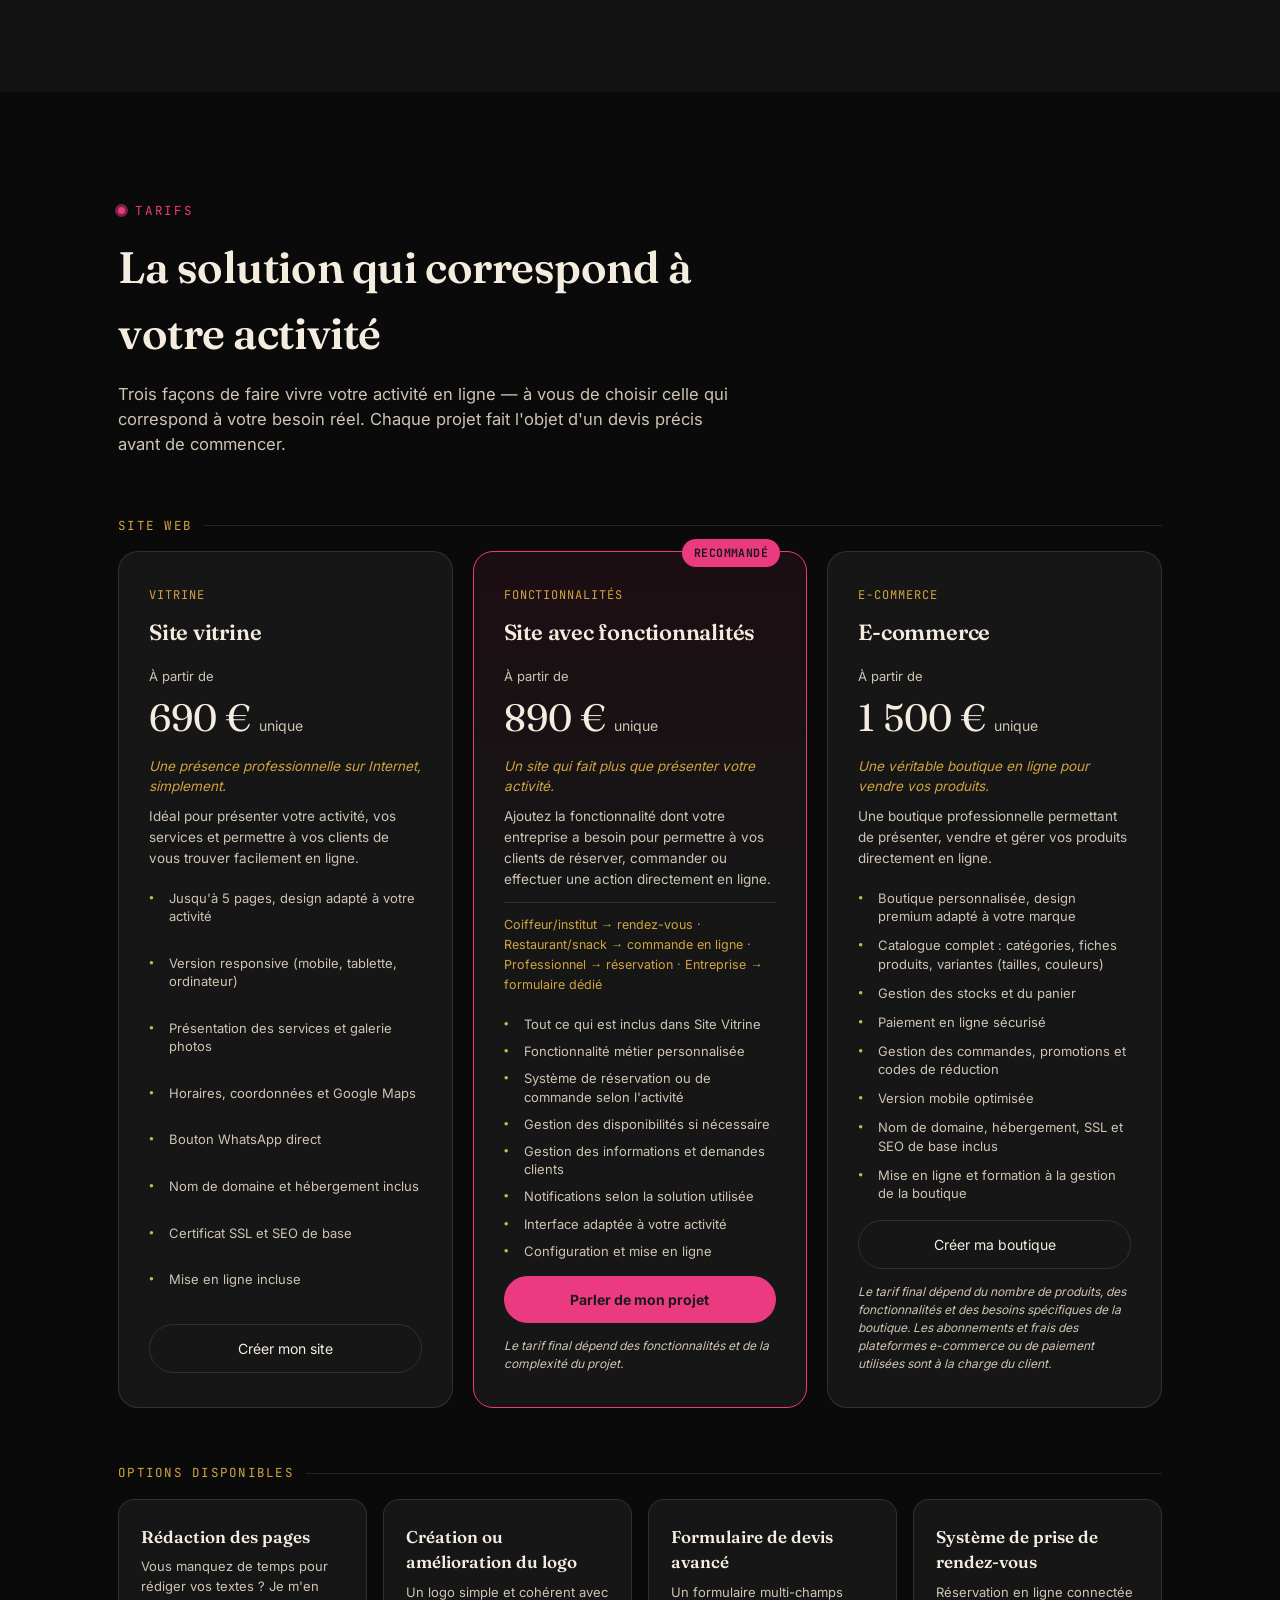
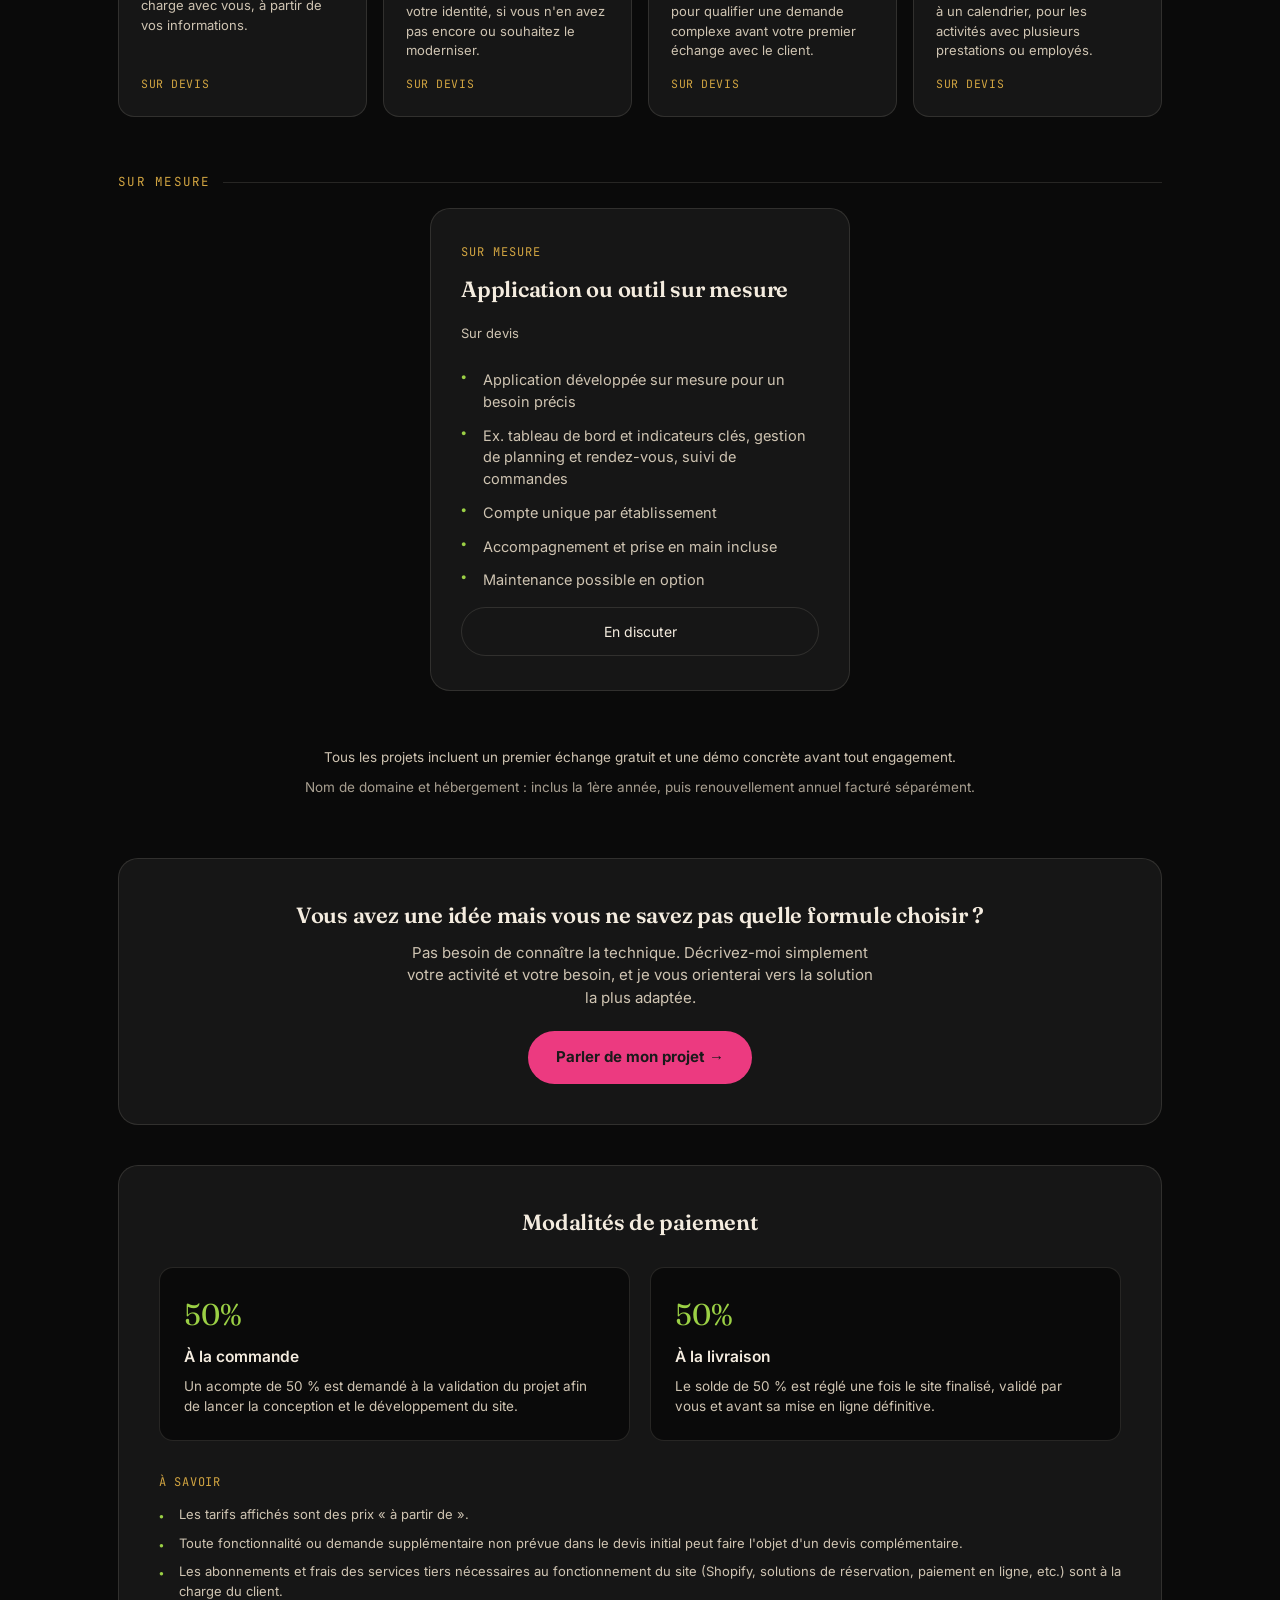
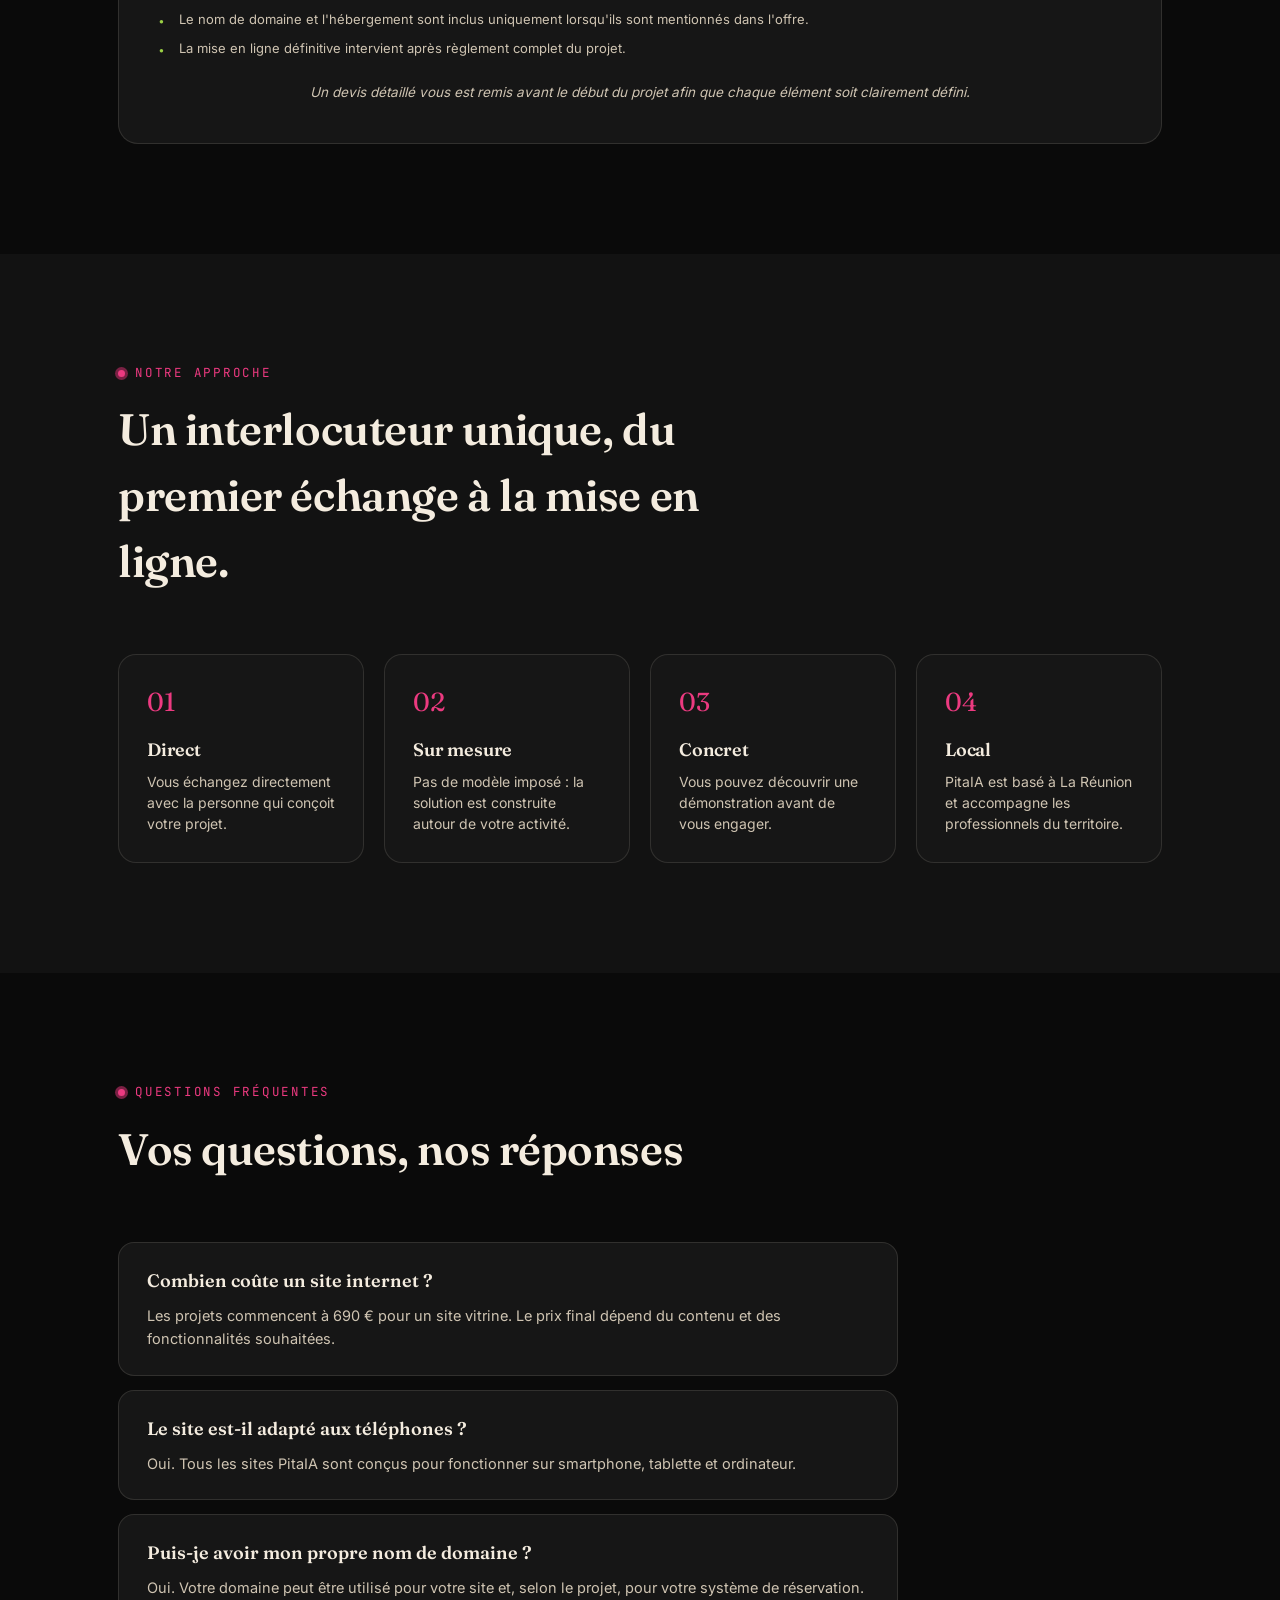
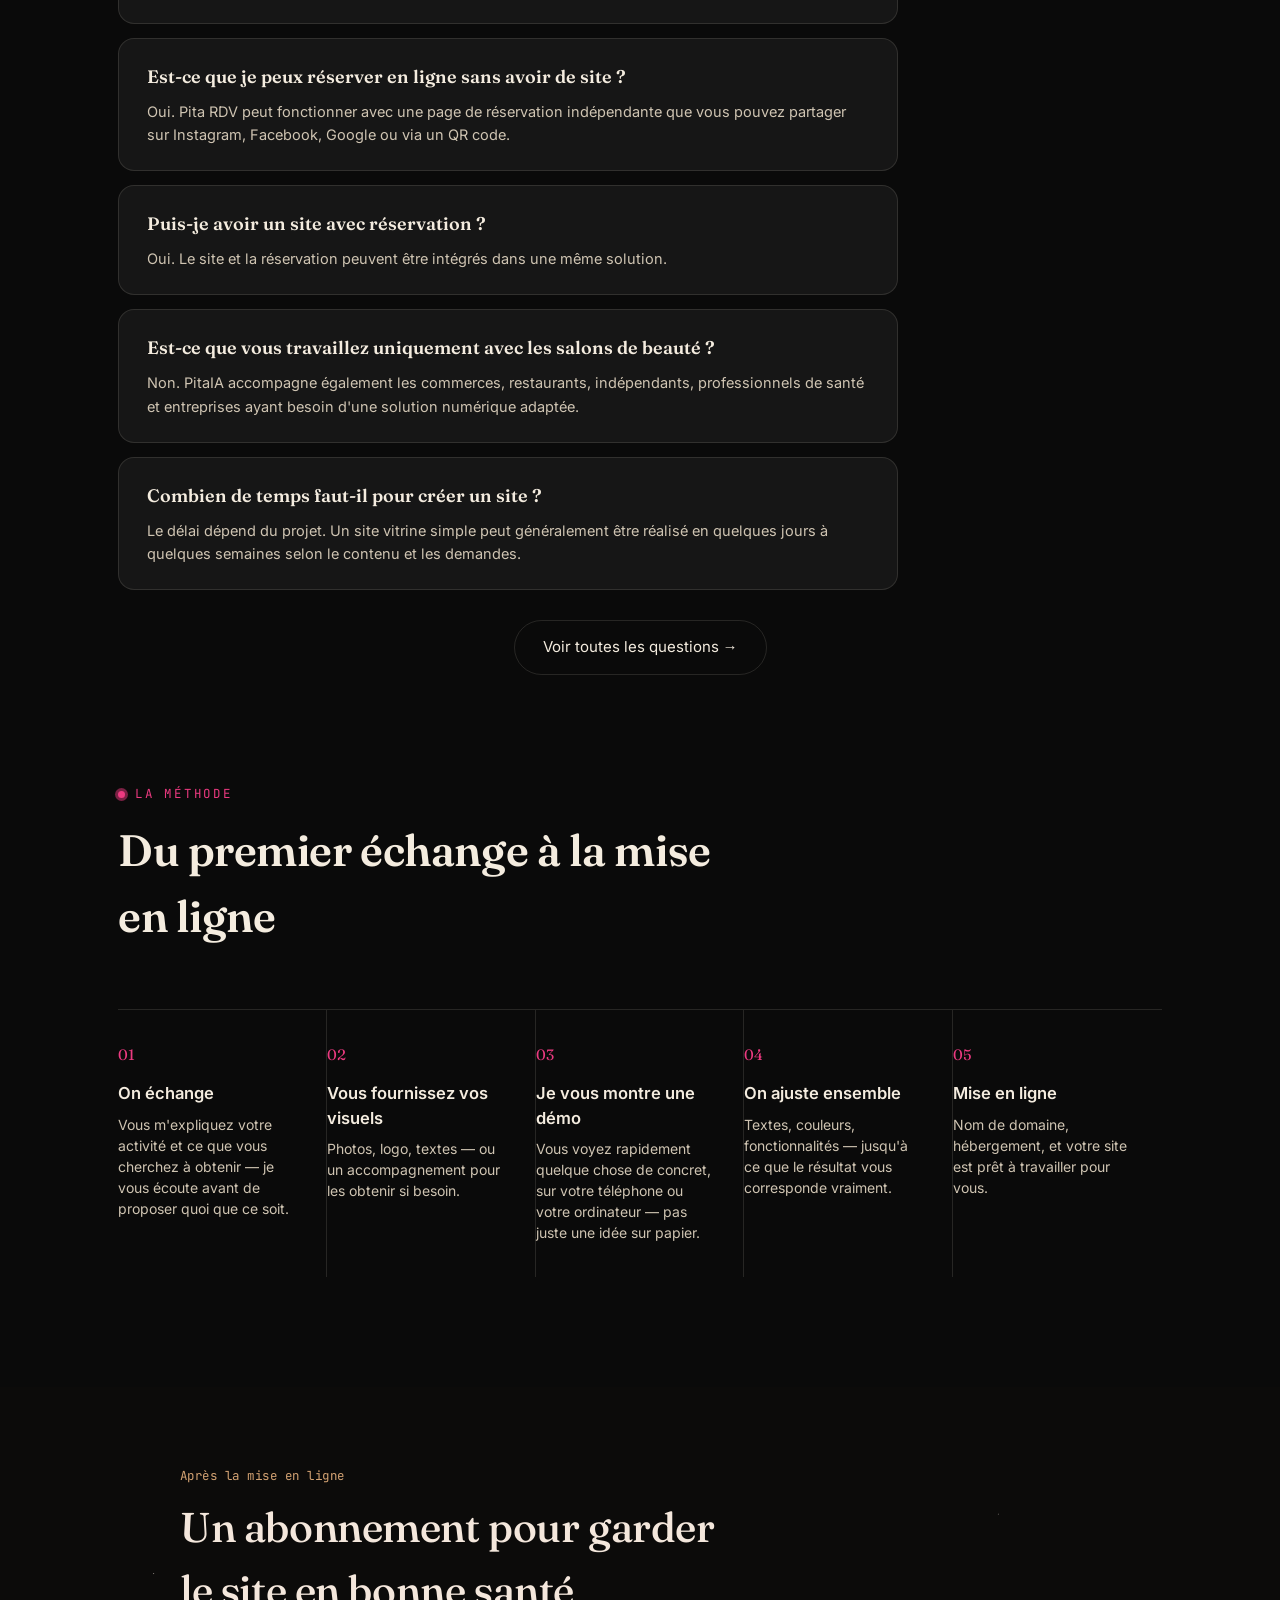
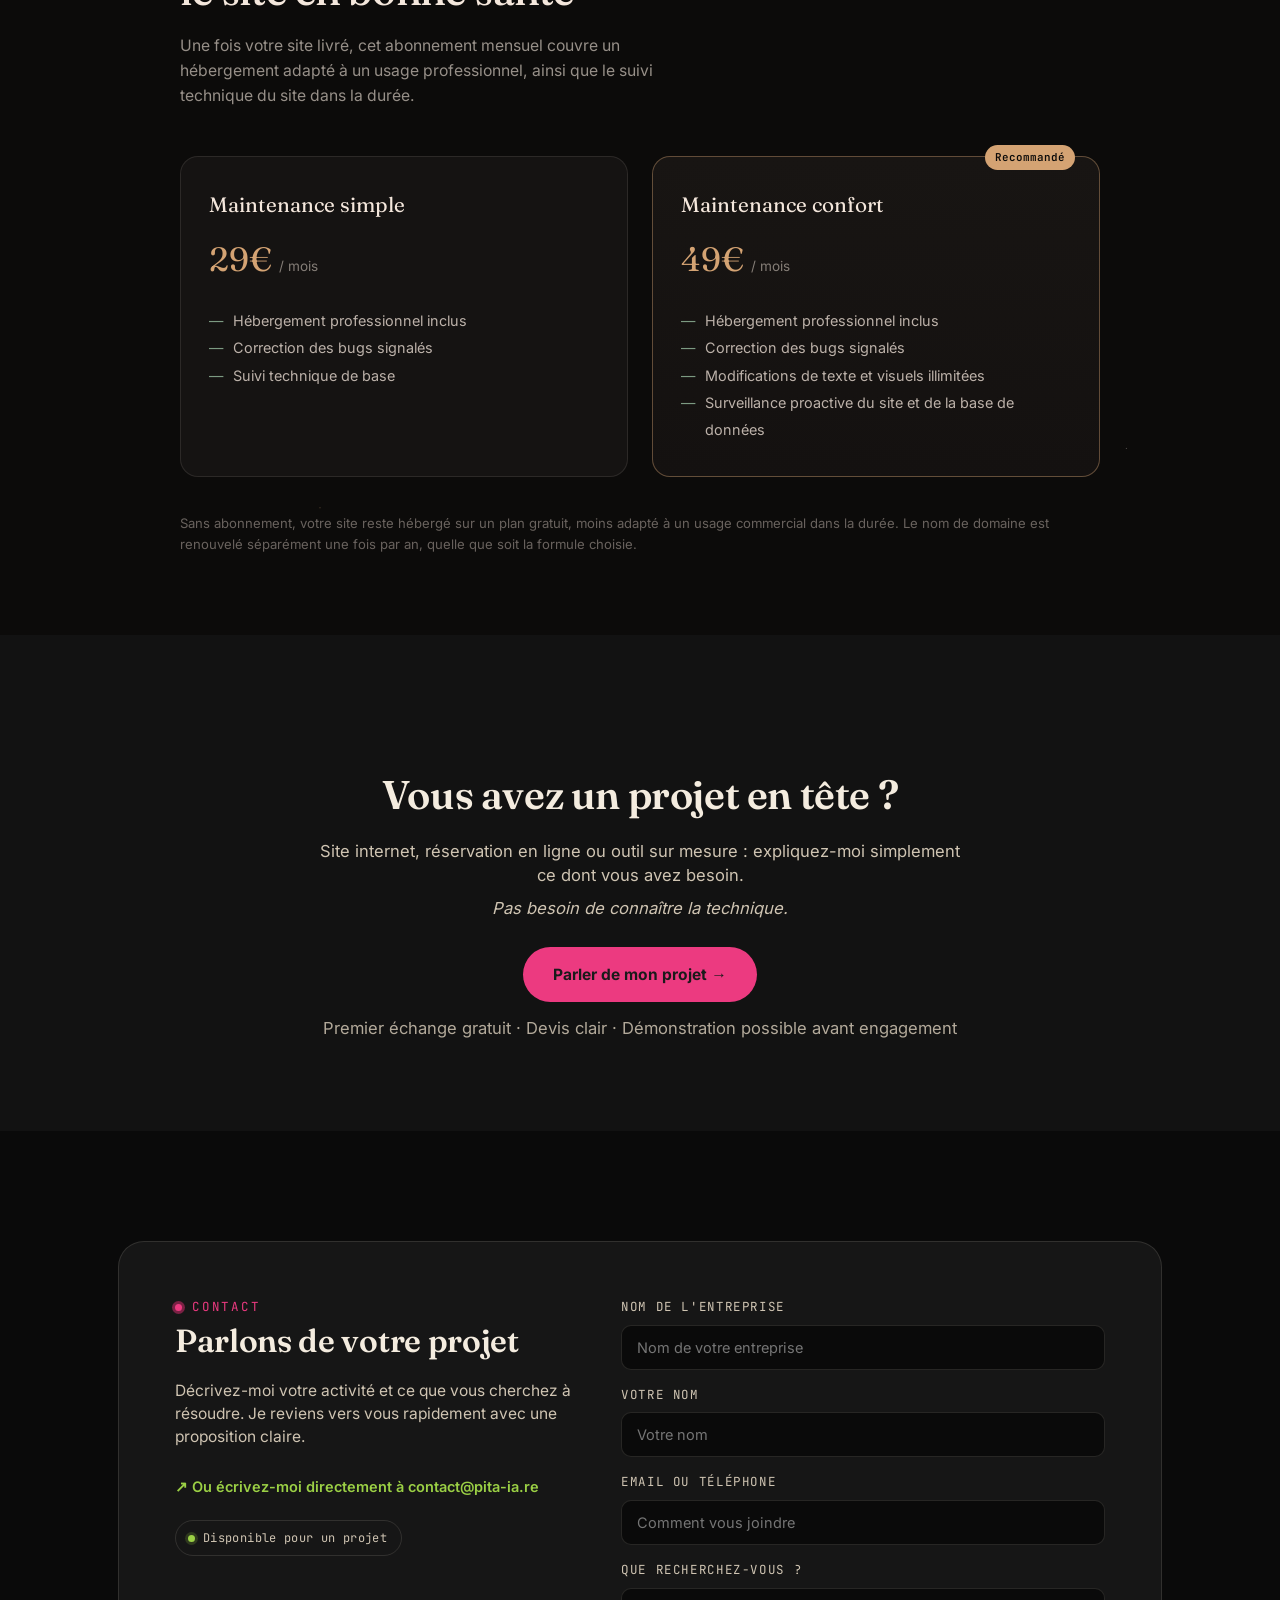
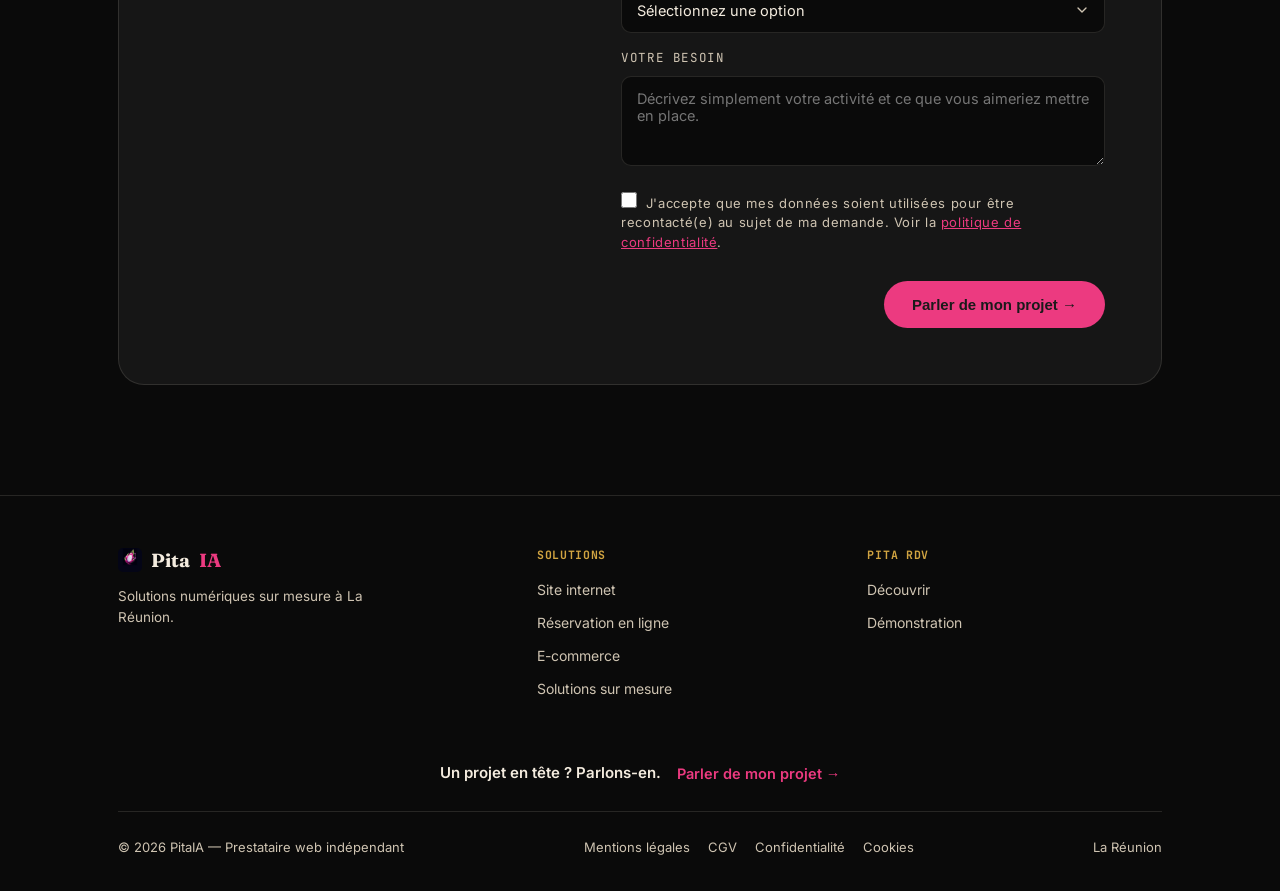
==== commit bad2b89f: "Add files via upload" ====
--- a/index.html
+++ b/index.html
@@ -3,16 +3,16 @@
 <head>
 <meta charset="UTF-8">
 <meta name="viewport" content="width=device-width, initial-scale=1.0">
-<title>Création de sites internet à La Réunion | PitaIA</title>
+<title>Création de site web à La Réunion | PitaIA</title>
 <meta name="robots" content="index, follow">
 <meta name="google-site-verification" content="InvZhu1zw5Zk_YDRL1pzppMMk6YYf_CPinPUCFLicaY" />
-<meta name="description" content="Création de sites internet professionnels à La Réunion : sites vitrines, e-commerce, menus digitaux et outils métier sur mesure avec PitaIA.">
+<meta name="description" content="PitaIA crée des sites internet professionnels, des solutions de réservation en ligne et des outils numériques sur mesure pour les entreprises de La Réunion.">
 <link rel="canonical" href="https://pita-ia.re/">
 
 <meta property="og:type" content="website">
 <meta property="og:site_name" content="PitaIA">
-<meta property="og:title" content="Création de sites internet à La Réunion | PitaIA">
-<meta property="og:description" content="Création de sites internet professionnels à La Réunion : sites vitrines, e-commerce, menus digitaux et outils métier sur mesure avec PitaIA.">
+<meta property="og:title" content="Création de site web à La Réunion | PitaIA">
+<meta property="og:description" content="PitaIA crée des sites internet professionnels, des solutions de réservation en ligne et des outils numériques sur mesure pour les entreprises de La Réunion.">
 <meta property="og:url" content="https://pita-ia.re/">
 <meta property="og:locale" content="fr_FR">
 <meta property="og:image" content="https://pita-ia.re/og-image.jpg">
@@ -20,8 +20,8 @@
 <meta property="og:image:height" content="630">
 
 <meta name="twitter:card" content="summary_large_image">
-<meta name="twitter:title" content="Création de sites internet à La Réunion | PitaIA">
-<meta name="twitter:description" content="Création de sites internet professionnels à La Réunion : sites vitrines, e-commerce, menus digitaux et outils métier sur mesure avec PitaIA.">
+<meta name="twitter:title" content="Création de site web à La Réunion | PitaIA">
+<meta name="twitter:description" content="PitaIA crée des sites internet professionnels, des solutions de réservation en ligne et des outils numériques sur mesure pour les entreprises de La Réunion.">
 <meta name="twitter:image" content="https://pita-ia.re/og-image.jpg">
 
 <link rel="icon" href="favicon.ico" sizes="any">
@@ -45,7 +45,7 @@
       "name": "PitaIA",
       "url": "https://pita-ia.re/",
       "email": "contact@pita-ia.re",
-      "description": "Création de sites internet professionnels à La Réunion : sites vitrines, e-commerce, menus digitaux et outils métier sur mesure avec PitaIA."
+      "description": "PitaIA crée des sites internet professionnels, des solutions de réservation en ligne et des outils numériques sur mesure pour les entreprises de La Réunion."
     },
     {
       "@type": "WebSite",
@@ -59,7 +59,7 @@
       "@type": "LocalBusiness",
       "@id": "https://pita-ia.re/#localbusiness",
       "name": "PitaIA",
-      "description": "Création de sites internet professionnels à La Réunion : sites vitrines, e-commerce, menus digitaux et outils métier sur mesure avec PitaIA.",
+      "description": "PitaIA crée des sites internet professionnels, des solutions de réservation en ligne et des outils numériques sur mesure pour les entreprises de La Réunion.",
       "url": "https://pita-ia.re/",
       "email": "contact@pita-ia.re",
       "areaServed": [
@@ -302,13 +302,17 @@
     background: var(--bg-soft);
   }
   .stat-strip .wrap{
-    display:grid; grid-template-columns: repeat(3,1fr);
-    padding: 34px 28px;
-  }
-  .stat{ text-align:center; border-left: 1px solid var(--line); }
+    display:grid; grid-template-columns: repeat(4,1fr);
+    padding: 30px 28px;
+  }
+  .stat{ text-align:center; border-left: 1px solid var(--line); padding: 0 14px; }
   .stat:first-child{ border-left:none; }
-  .stat .num{ font-family:'Fraunces',serif; font-size: 30px; color: var(--lime); }
-  .stat .lbl{ font-size: 13px; color: var(--cream-dim); margin-top:4px; }
+  .stat .num{ font-family:'Fraunces',serif; font-size: 17px; color: var(--cream); font-weight:600; }
+  .stat .lbl{ font-size: 12.5px; color: var(--cream-dim); margin-top:6px; line-height:1.4; }
+  @media (max-width: 760px){
+    .stat-strip .wrap{ grid-template-columns: repeat(2,1fr); gap:22px 0; }
+    .stat:nth-child(3){ border-left:none; }
+  }
 
   /* SECTION generic */
   section{ padding: 110px 0; }
@@ -325,8 +329,33 @@
     display:grid; grid-template-columns: repeat(2, 1fr); gap: 20px;
   }
   .services-grid-3{ grid-template-columns: repeat(3, 1fr); }
+  .services-grid-4{ grid-template-columns: repeat(4, 1fr); }
   @media (max-width: 980px){
     .services-grid-3{ grid-template-columns: repeat(2, 1fr); }
+    .services-grid-4{ grid-template-columns: repeat(2, 1fr); }
+  }
+  @media (max-width: 620px){
+    .services-grid-4{ grid-template-columns: 1fr; }
+  }
+  .service-card-highlight{
+    border-color: var(--pink);
+    background: linear-gradient(180deg, rgba(236,58,128,0.08), var(--card) 44%);
+  }
+  .cible-card{
+    background: var(--card); border:1px solid var(--line); border-radius:18px;
+    padding:26px 24px;
+  }
+  .cible-card h3{ font-size:17px; color:var(--cream); margin-bottom:8px; }
+  .cible-card p{ font-size:14px; color:var(--cream-dim); }
+  .product-points-2col{ display:grid; grid-template-columns:1fr 1fr; gap:9px 20px; }
+  @media (max-width:560px){ .product-points-2col{ grid-template-columns:1fr; } }
+  .service-card .price{
+    font-family:'Fraunces', serif; font-size:20px; color:var(--cream);
+    margin-top:14px; margin-bottom:6px;
+  }
+  .service-card .price .from{
+    font-family:'Inter', sans-serif; font-size:12px; color:var(--cream-dim);
+    display:block; font-weight:400;
   }
   .service-card{
     background: var(--card);
@@ -387,6 +416,8 @@
   .tarif-mini .val small{ font-family:'Inter',sans-serif; font-size:12.5px; color:var(--cream-dim); font-weight:400; }
   .tarif-mini .extra{ font-size:12px; color:var(--cream-dim); margin-top:3px; }
   .product-block .btn-primary{ margin-top:24px; }
+  .product-block .head-cta .btn-primary{ margin-top:0; }
+  .product-block .head-cta button.btn-ghost{ cursor:pointer; font-family:inherit; }
   .product-visual{ display:flex; justify-content:center; }
   .product-visual img{ width:100%; max-width:440px; height:auto; display:block; }
 
@@ -693,6 +724,16 @@
   .helper-cta p{ margin-top: 10px; color: var(--cream-dim); font-size: 15px; max-width: 52ch; margin-left:auto; margin-right:auto; }
   .helper-cta .btn-primary{ margin-top: 22px; }
 
+  .final-cta{
+    max-width:640px; margin:0 auto; text-align:center; padding:20px 0;
+  }
+  .final-cta h2{ font-size:clamp(28px,4vw,40px); color:var(--cream); }
+  .final-cta > p{ margin-top:14px; color:var(--cream-dim); font-size:16.5px; }
+  .final-cta .btn-primary{ margin-top:26px; font-size:15.5px; padding:16px 30px; }
+  .final-cta-note{
+    margin-top:18px; font-size:13px; color:var(--cream-dim); opacity:.85;
+  }
+
   /* Grille tarifaire — offres orientées besoin */
   .price-card .price-desc{ margin-top: 10px; font-size: 13.5px; color: var(--cream-dim); line-height: 1.55; }
   .price-card .price-examples{
@@ -848,6 +889,28 @@
   .footer-legal{ display:flex; gap:18px; flex-wrap:wrap; }
   .footer-legal a{ color: var(--cream-dim); text-decoration:none; }
   .footer-legal a:hover{ color: var(--cream); }
+
+  .footer-columns{
+    display:grid; grid-template-columns: 1.3fr 1fr 1fr; gap:36px;
+    padding: 50px 0 36px;
+  }
+  .footer-col .footer-logo{
+    display:flex; align-items:center; gap:9px;
+    font-family:'Fraunces', serif; font-weight:700; font-size:19px; color:var(--cream);
+  }
+  .footer-col .footer-logo img{ width:24px; height:24px; border-radius:5px; }
+  .footer-col .footer-tagline{ margin-top:12px; font-size:13.5px; color:var(--cream-dim); max-width:32ch; }
+  .footer-col h4{
+    font-family:'JetBrains Mono', monospace; font-size:11.5px; letter-spacing:.06em;
+    text-transform:uppercase; color:var(--gold); margin-bottom:14px;
+  }
+  .footer-col ul{ list-style:none; display:flex; flex-direction:column; gap:9px; }
+  .footer-col ul a{ color:var(--cream-dim); text-decoration:none; font-size:14px; }
+  .footer-col ul a:hover{ color:var(--cream); }
+  @media (max-width:760px){
+    .footer-columns{ grid-template-columns: 1fr 1fr; gap:28px 20px; }
+    .footer-col:first-child{ grid-column: 1 / -1; margin-bottom:6px; }
+  }
 
   .price-family{ margin-bottom: 56px; }
   .price-family:last-child{ margin-bottom: 0; }
@@ -1071,24 +1134,23 @@
     </div>
     <div class="nav-links">
       <div class="nav-item" data-nav-item>
-        <button type="button" class="nav-trigger" data-nav-trigger>Services <span class="chev">▾</span></button>
+        <button type="button" class="nav-trigger" data-nav-trigger>Solutions <span class="chev">▾</span></button>
         <div class="nav-dropdown">
-          <a href="#svc-vitrine">Sites web professionnels</a>
-          <a href="#svc-menu-dynamique">Site web avec fonctionnalités</a>
-          <a href="#svc-ecommerce">Site e-commerce</a>
-          <a href="prise-de-rendez-vous-en-ligne-reunion.html">Outil de réservation en ligne</a>
-          <a href="#svc-dashboard">Tableaux de bord</a>
-          <a href="#svc-outils-mesure">Outils métier sur mesure</a>
-        </div>
-      </div>
+          <a href="#svc-vitrine">Site internet</a>
+          <a href="#reservation">Réservation en ligne</a>
+          <a href="#svc-ecommerce">E-commerce</a>
+          <a href="#svc-sur-mesure">Sur mesure</a>
+        </div>
+      </div>
+      <a class="navlink" href="#reservation">Réservation en ligne</a>
+      <a class="navlink" href="creation-site-web-reunion.html">Réalisations</a>
       <div class="nav-item" data-nav-item>
         <button type="button" class="nav-trigger" data-nav-trigger>Tarifs <span class="chev">▾</span></button>
         <div class="nav-dropdown">
-          <a href="#price-site-web">Site web</a>
-          <a href="#price-sur-mesure">Sur mesure</a>
-        </div>
-      </div>
-      <a class="navlink" href="creation-site-web-reunion.html">Démonstrations</a>
+          <a href="#price-site-web">Sites internet</a>
+          <a href="#reservation">Pita RDV</a>
+        </div>
+      </div>
       <a class="navlink" href="faq.html">FAQ</a>
     </div>
     <button type="button" class="hamburger" id="hamburgerBtn" aria-expanded="false" aria-controls="mobileMenu" aria-label="Ouvrir le menu">
@@ -1096,11 +1158,10 @@
     </button>
   </div>
   <div class="mobile-menu" id="mobileMenu" hidden>
-    <a class="mobile-menu-link" href="#services">Services</a>
-    <a class="mobile-menu-link" href="services.html">Services (détail)</a>
+    <a class="mobile-menu-link" href="#services">Solutions</a>
+    <a class="mobile-menu-link" href="#reservation">Réservation en ligne</a>
+    <a class="mobile-menu-link" href="creation-site-web-reunion.html">Réalisations</a>
     <a class="mobile-menu-link" href="#tarifs">Tarifs</a>
-    <a class="mobile-menu-link" href="prise-de-rendez-vous-en-ligne-reunion.html">Prise de rendez-vous</a>
-    <a class="mobile-menu-link" href="creation-site-web-reunion.html">Démonstrations</a>
     <a class="mobile-menu-link" href="faq.html">FAQ</a>
     <a class="mobile-menu-link mobile-menu-cta" href="#contact">Parler de mon projet →</a>
   </div>
@@ -1121,25 +1182,24 @@
   </div>
   <div class="wrap">
     <div class="eyebrow">
-      Prestataire web rapide · La Réunion
+      Création web · Réunion
       <svg class="icon" viewBox="0 0 40 40" xmlns="http://www.w3.org/2000/svg" aria-hidden="true">
         <path d="M11 14 C10 10 14 7 19 7 C24 7 26 9 29 8 C32 7 33 10 31 13 C34 14 33 18 30 18 C32 21 29 24 26 22 C25 26 20 27 18 24 C14 26 10 23 12 19 C8 18 8 15 11 14 Z"
           fill="none" stroke="#ec3a80" stroke-width="1.6" stroke-linejoin="round"/>
         <circle cx="22" cy="15" r="1.8" fill="#9bd045"/>
       </svg>
     </div>
-    <h1>Création de sites internet professionnels à La Réunion</h1>
-    <p class="hero-tagline">Un site qui travaille pour votre entreprise, <em>pas juste une jolie vitrine</em>.</p>
-    <p class="lead">Pita<strong style="color:var(--pink); font-weight:700;">IA</strong> conçoit des sites vitrines, des menus digitaux, des systèmes de commande, de l'e-commerce et des outils métier sur mesure pour les commerces et entreprises de La Réunion. Des solutions web conçues rapidement grâce à l'intelligence artificielle, avec un accompagnement humain et direct du premier échange à la mise en ligne.</p>
+    <h1>Votre activité mérite plus qu'un simple site internet.</h1>
+    <p class="lead">PitaIA crée des sites internet professionnels, des solutions de réservation en ligne et des outils numériques adaptés aux besoins des entreprises de La Réunion.</p>
     <div class="hero-badges">
-      <span class="hero-badge">Devis gratuit</span>
-      <span class="hero-badge">Démo avant paiement</span>
-      <span class="hero-badge">Mobile-first</span>
-      <span class="hero-badge">SEO inclus</span>
+      <span class="hero-badge">Démo concrète avant engagement</span>
+      <span class="hero-badge">Design adapté à votre activité</span>
+      <span class="hero-badge">Pensé pour mobile</span>
+      <span class="hero-badge">Accompagnement local</span>
     </div>
     <div class="hero-cta">
-      <a href="#contact" class="btn-primary">Parler de mon projet →</a>
-      <a href="#services" class="btn-ghost">Voir les solutions</a>
+      <a href="#services" class="btn-primary">Découvrir les solutions</a>
+      <a href="#contact" class="btn-ghost">Parler de mon projet →</a>
     </div>
   </div>
 </header>
@@ -1147,16 +1207,20 @@
 <div class="stat-strip">
   <div class="wrap">
     <div class="stat">
-      <div class="num">100%</div>
-      <div class="lbl">sur mesure, rien de préfabriqué</div>
+      <div class="num">Site internet</div>
+      <div class="lbl">Présentez votre activité avec une présence professionnelle.</div>
     </div>
     <div class="stat">
-      <div class="num">Rapide</div>
-      <div class="lbl">une démo concrète dès la 1ère rencontre</div>
+      <div class="num">Réservation en ligne</div>
+      <div class="lbl">Laissez vos clients prendre rendez-vous 24h/24.</div>
     </div>
     <div class="stat">
-      <div class="num">Local</div>
-      <div class="lbl">basé à La Réunion, à votre écoute</div>
+      <div class="num">Vente en ligne</div>
+      <div class="lbl">Présentez et vendez vos produits directement sur Internet.</div>
+    </div>
+    <div class="stat">
+      <div class="num">Outil sur mesure</div>
+      <div class="lbl">Digitalisez une tâche ou un processus spécifique à votre entreprise.</div>
     </div>
   </div>
 </div>
@@ -1164,123 +1228,149 @@
 <section id="services">
   <div class="wrap">
     <div class="section-head">
-      <div class="eyebrow">Ce que je propose</div>
-      <h2>Nos solutions web à La Réunion</h2>
-      <p>Chaque projet part de votre activité réelle, pas d'un modèle tout fait. Voici les types de solutions que je construis pour vous.</p>
-    </div>
-
-    <div class="service-family">
-      <div class="family-label">Création de site web</div>
-      <div class="services-grid services-grid-3">
-        <div class="service-card" id="svc-vitrine">
-          <div class="preview">
-            <img src="https://images.pexels.com/photos/890065/pexels-photo-890065.jpeg?auto=compress&cs=tinysrgb&w=800" alt="Site vitrine professionnel pour commerce à La Réunion" width="800" height="600" loading="eager">
-          </div>
-          <div class="tag">VITRINE</div>
-          <h3>Sites web professionnels</h3>
-          <p>Vos clients ne trouvent pas facilement vos infos, vos horaires ou vos services ? Un site clair qui présente votre activité et donne confiance dès la première visite, sur mobile comme sur ordinateur.</p>
-          <button type="button" class="more-toggle">En savoir plus +</button>
-          <div class="more-detail">Structure one-page (jusqu'à 5 sections), design responsive adapté mobile/tablette/desktop, formulaire de contact ou lien WhatsApp direct, nom de domaine et hébergement inclus la 1ère année, temps de chargement optimisé et référencement de base (balises meta, sitemap).</div>
-          <button type="button" class="demo-link" data-demo="https://magnificent-pothos-8e05f0.netlify.app">Voir un exemple →</button>
-        </div>
-        <div class="service-card" id="svc-menu-dynamique">
-          <div class="preview">
-            <img src="https://images.pexels.com/photos/12725448/pexels-photo-12725448.jpeg?auto=compress&cs=tinysrgb&w=800" alt="Espace de commande en ligne pour restaurant à La Réunion" width="800" height="600" loading="lazy">
-          </div>
-          <div class="tag">FONCTIONNALITÉS</div>
-          <h3>Site web avec fonctionnalités</h3>
-          <p>Besoin de plus qu'une simple vitrine ? Prise de rendez-vous, commande en ligne, formulaire avancé — ajoutez la fonctionnalité dont votre activité a besoin pour que vos clients puissent agir directement depuis votre site.</p>
-          <button type="button" class="more-toggle">En savoir plus +</button>
-          <div class="more-detail">Espace privé de gestion (sans code) pour publier un menu, un catalogue ou gérer des disponibilités, mise à jour immédiate sur le site. Fonctionnalité adaptée à votre activité — réservation, commande en ligne, formulaire dédié — avec notifications par WhatsApp, email ou, selon le projet, SMS.</div>
-          <button type="button" class="demo-link" data-demo="https://darling-rugelach-d055d9.netlify.app">Voir un exemple →</button>
-        </div>
-        <div class="service-card" id="svc-ecommerce">
-          <div class="preview">
-            <img src="https://images.pexels.com/photos/17485348/pexels-photo-17485348.jpeg?auto=compress&cs=tinysrgb&w=800" alt="Statistiques de boutique en ligne affichées sur un écran d'ordinateur" width="800" height="600" loading="lazy">
-          </div>
-          <div class="tag">E-COMMERCE</div>
-          <h3>Site e-commerce</h3>
-          <p>Vous voulez vendre en ligne sans dépendre d'une marketplace ? Une vraie boutique à vous : catalogue, paiement sécurisé, et un back-office simple pour tout gérer au quotidien.</p>
-          <button type="button" class="more-toggle">En savoir plus +</button>
-          <div class="more-detail">Catalogue produits illimité avec photos, prix, description et variantes (couleur/taille), panier et tunnel de commande optimisé mobile, paiement sécurisé via Stripe ou PayPal (commission du prestataire de paiement non incluse), back-office pour gérer vos produits sans toucher au code, gestion simple des stocks (disponible/rupture).</div>
-        </div>
-      </div>
-    </div>
-
-    <div class="service-family">
-      <div class="family-label">Outil de réservation en ligne</div>
-      <div class="product-block" id="svc-reservation">
-        <div class="product-split">
-          <div>
-            <div class="product-name">Pita<span>RDV</span></div>
-            <h3>Vos clients réservent en ligne, vous arrêtez de gérer les messages</h3>
-            <p class="intro">Un outil de prise de rendez-vous pour les salons, instituts et indépendants de La R&eacute;union. Tarif fixe, aucune commission sur vos rendez-vous.</p>
-            <ul class="product-points">
-              <li>Un lien &agrave; partager dans votre bio, sur Google ou en QR code</li>
-              <li>R&eacute;servations 24h/24, confirmation automatique par email</li>
-              <li>Planning, prestations, cong&eacute;s et fiches clients au m&ecirc;me endroit</li>
-              <li>Site vitrine &agrave; votre nom possible, avec votre propre domaine</li>
-            </ul>
-            <div class="product-pricing">
-              <div class="tarif-mini">
-                <div class="lbl">R&eacute;servation seule</div>
-                <div class="val">29 &euro; <small>/ mois</small></div>
-                <div class="extra">Sans mise en service</div>
-              </div>
-              <div class="tarif-mini">
-                <div class="lbl">Site + r&eacute;servation</div>
-                <div class="val">39 &euro; <small>/ mois</small></div>
-                <div class="extra">+ 450 &euro; de mise en service</div>
-              </div>
-            </div>
-            <a href="prise-de-rendez-vous-en-ligne-reunion.html" class="btn-primary">D&eacute;couvrir l'offre compl&egrave;te &rarr;</a>
-          </div>
-          <div class="product-visual" aria-hidden="true">
-            <img src="pita-rdv-mockup.png" alt="Aperçu de l'outil Pita RDV sur ordinateur, tablette et mobile" width="1536" height="1024" loading="lazy">
-          </div>
-        </div>
-      </div>
-    </div>
-
-    <div class="service-family">
-      <div class="family-label">Autres besoins</div>
-      <div class="services-grid">
-        <div class="service-card" id="svc-dashboard">
-          <div class="preview">
-            <img src="https://images.pexels.com/photos/10653886/pexels-photo-10653886.jpeg?auto=compress&cs=tinysrgb&w=800" alt="Graphiques et données affichés sur un écran" width="800" height="600" loading="lazy">
-          </div>
-          <div class="tag">PILOTAGE</div>
-          <h3>Tableaux de bord</h3>
-          <p>Vos chiffres sont éparpillés entre plusieurs fichiers ? Visualisez ventes, activité et indicateurs clés au même endroit, en un coup d'œil.</p>
-          <button type="button" class="more-toggle">En savoir plus +</button>
-          <div class="more-detail">Construit à partir de vos données existantes ou connecté pour rester à jour en continu, selon votre besoin. Graphiques et indicateurs clés adaptés à votre activité, filtres et périodes personnalisables si un suivi régulier est nécessaire (ventes, réservations, stock...). Le niveau d'interactivité se décide ensemble lors du premier échange.</div>
-        </div>
-        <div class="service-card" id="svc-outils-mesure">
-          <div class="preview">
-            <img src="https://images.pexels.com/photos/5125366/pexels-photo-5125366.jpeg?auto=compress&cs=tinysrgb&w=800" alt="Application métier sur mesure développée pour un commerce" width="800" height="600" loading="lazy">
-          </div>
-          <div class="tag">APPLICATION</div>
-          <h3>Outils métier sur mesure</h3>
-          <p>Un besoin précis à automatiser — gestion de stock, suivi de commandes, plannings d'équipe, suivi client ? Un outil pensé pour votre quotidien, quand aucune solution du marché ne correspond vraiment.</p>
-          <button type="button" class="more-toggle">En savoir plus +</button>
-          <div class="more-detail">Exemple concret : gestion de commandes en temps réel pour un restaurant — les commandes arrivent en direct sur un écran en cuisine, un clic pour marquer une commande comme terminée, et une notification à chaque nouvelle entrée. Compte unique par établissement, accompagnement à la prise en main inclus, maintenance possible en option.</div>
-        </div>
-      </div>
-    </div>
+      <div class="eyebrow">Nos solutions</div>
+      <h2>Tout ce dont votre activité a besoin pour passer au numérique.</h2>
+      <p>Que vous ayez besoin d'un site pour présenter votre entreprise, d'un système de réservation ou d'un outil développé spécialement pour votre activité, PitaIA construit une solution adaptée à votre fonctionnement.</p>
+    </div>
+
+    <div class="services-grid services-grid-4">
+      <div class="service-card" id="svc-vitrine">
+        <div class="preview">
+          <img src="https://images.pexels.com/photos/890065/pexels-photo-890065.jpeg?auto=compress&cs=tinysrgb&w=800" alt="Site vitrine professionnel pour commerce à La Réunion" width="800" height="600" loading="eager">
+        </div>
+        <div class="tag">SITE INTERNET</div>
+        <h3>Un site professionnel qui vous ressemble</h3>
+        <p>Présentez votre entreprise, vos services et vos réalisations avec un site moderne, rapide et adapté à tous les écrans.</p>
+        <div class="price"><span class="from">À partir de</span>690 €</div>
+        <button type="button" class="demo-link" data-demo="https://magnificent-pothos-8e05f0.netlify.app">Découvrir →</button>
+      </div>
+
+      <div class="service-card service-card-highlight" id="svc-reservation-teaser">
+        <div class="preview">
+          <img src="pita-rdv-mockup.png" alt="Aperçu de l'outil Pita RDV" width="1536" height="1024" loading="lazy">
+        </div>
+        <div class="tag">RÉSERVATION EN LIGNE</div>
+        <h3>Vos clients réservent. Vous gagnez du temps.</h3>
+        <p>Permettez à vos clients de consulter vos prestations, choisir un créneau et réserver directement en ligne — salons, instituts, professionnels de beauté, kinés, ostéopathes et tout professionnel travaillant sur rendez-vous.</p>
+        <a href="#reservation" class="btn-ghost">Découvrir Pita RDV →</a>
+      </div>
+
+      <div class="service-card" id="svc-ecommerce">
+        <div class="preview">
+          <img src="https://images.pexels.com/photos/17485348/pexels-photo-17485348.jpeg?auto=compress&cs=tinysrgb&w=800" alt="Statistiques de boutique en ligne affichées sur un écran d'ordinateur" width="800" height="600" loading="lazy">
+        </div>
+        <div class="tag">E-COMMERCE</div>
+        <h3>Vendez vos produits directement en ligne</h3>
+        <p>Une boutique adaptée à votre activité pour présenter vos produits, gérer vos commandes et proposer le paiement en ligne.</p>
+        <div class="price"><span class="from">À partir de</span>1 500 €</div>
+        <button type="button" class="more-toggle">En savoir plus +</button>
+        <div class="more-detail">Catalogue produits illimité avec photos, prix, description et variantes (couleur/taille), panier et tunnel de commande optimisé mobile, paiement sécurisé via Stripe ou PayPal (commission du prestataire de paiement non incluse), back-office pour gérer vos produits sans toucher au code.</div>
+      </div>
+
+      <div class="service-card" id="svc-sur-mesure">
+        <div class="preview">
+          <img src="https://images.pexels.com/photos/5125366/pexels-photo-5125366.jpeg?auto=compress&cs=tinysrgb&w=800" alt="Application métier sur mesure développée pour un commerce" width="800" height="600" loading="lazy">
+        </div>
+        <div class="tag">SUR MESURE</div>
+        <h3>Votre besoin ne rentre dans aucune case ?</h3>
+        <p>Tableau de bord, planning, gestion de commandes, espace client, automatisation ou application métier : développons l'outil dont votre entreprise a réellement besoin.</p>
+        <a href="#contact" class="btn-ghost">Parler de mon projet →</a>
+      </div>
+    </div>
+
     <p style="text-align:center; margin-top:40px;">
       <a href="services.html" class="btn-ghost">Voir le détail complet des services →</a>
     </p>
   </div>
 </section>
 
+<section id="reservation" class="alt-bg">
+  <div class="wrap">
+    <div class="section-head">
+      <div class="eyebrow">Pita RDV</div>
+      <h2>Arrêtez de gérer vos rendez-vous dans les messages.</h2>
+      <p>Vos clients peuvent réserver directement en ligne, 24h/24, depuis leur téléphone, votre site ou un simple lien partagé sur vos réseaux sociaux.</p>
+    </div>
+
+    <div class="product-block">
+      <div class="product-split">
+        <div class="product-visual" aria-hidden="true">
+          <img src="pita-rdv-mockup.png" alt="Aperçu de l'outil Pita RDV sur ordinateur, tablette et mobile" width="1536" height="1024" loading="lazy">
+        </div>
+        <div>
+          <div class="product-name">Pita<span>RDV</span></div>
+          <h3>Tout est centralisé</h3>
+          <ul class="product-points product-points-2col">
+            <li>Vos prestations</li>
+            <li>Vos tarifs</li>
+            <li>Vos disponibilités</li>
+            <li>Vos employés</li>
+            <li>Vos horaires</li>
+            <li>Vos congés</li>
+            <li>Vos créneaux bloqués</li>
+            <li>Vos rendez-vous</li>
+            <li>Vos clients</li>
+            <li>Confirmation automatique par email</li>
+          </ul>
+          <p class="intro" style="margin-top:20px;">Une vraie page de réservation à votre nom, adaptée à votre activité.</p>
+          <div class="product-pricing">
+            <div class="tarif-mini">
+              <div class="lbl">Réservation seule</div>
+              <div class="val">29 € <small>/ mois</small></div>
+              <div class="extra">Sans mise en service</div>
+            </div>
+            <div class="tarif-mini">
+              <div class="lbl">Site + réservation</div>
+              <div class="val">39 € <small>/ mois</small></div>
+              <div class="extra">+ 450 € de mise en service</div>
+            </div>
+          </div>
+          <div class="head-cta" style="margin-top:22px; display:flex; gap:14px; flex-wrap:wrap;">
+            <a href="prise-de-rendez-vous-en-ligne-reunion.html" class="btn-primary">Voir Pita RDV →</a>
+            <button type="button" class="btn-ghost demo-link" data-demo="https://darling-rugelach-d055d9.netlify.app">Voir la démonstration →</button>
+          </div>
+        </div>
+      </div>
+    </div>
+  </div>
+</section>
+
+<section id="cibles">
+  <div class="wrap">
+    <div class="section-head">
+      <div class="eyebrow">Pour qui</div>
+      <h2>Pensé pour les professionnels qui veulent simplifier leur quotidien.</h2>
+    </div>
+    <div class="services-grid services-grid-4">
+      <div class="cible-card">
+        <h3>Coiffeurs &amp; salons</h3>
+        <p>Gérez vos prestations, employés, horaires et rendez-vous au même endroit.</p>
+      </div>
+      <div class="cible-card">
+        <h3>Instituts &amp; professionnels de beauté</h3>
+        <p>Permettez à vos clientes de réserver facilement leurs prestations en ligne.</p>
+      </div>
+      <div class="cible-card">
+        <h3>Professions sur rendez-vous</h3>
+        <p>Proposez une prise de rendez-vous simple à vos patients ou clients.</p>
+      </div>
+      <div class="cible-card">
+        <h3>Commerces &amp; entreprises</h3>
+        <p>Présentez votre activité, développez votre visibilité et digitalisez vos processus.</p>
+      </div>
+    </div>
+    <p style="text-align:center; margin-top:30px; color:var(--cream-dim); font-size:15px;">Votre activité est différente ? PitaIA peut aussi développer une solution adaptée à votre fonctionnement.</p>
+  </div>
+</section>
+
 <section id="exemples" class="alt-bg">
   <div class="wrap">
     <a href="creation-site-web-reunion.html" class="demo-teaser" aria-label="Voir toutes nos démonstrations de sites web">
       <div class="demo-teaser-inner">
         <div class="demo-teaser-text">
-          <div class="eyebrow">Exemples de projets</div>
-          <h3>Voyez à quoi pourrait ressembler votre site</h3>
-          <p>Restaurant, salon de coiffure, commerce, tableau de bord — des démonstrations complètes, navigables comme de vrais sites.</p>
+          <div class="eyebrow">Réalisations</div>
+          <h3>Voyez avant de vous décider</h3>
+          <p>Pas besoin d'imaginer à quoi votre projet pourrait ressembler — découvrez des démonstrations concrètes de solutions développées par PitaIA.</p>
           <span class="demo-teaser-cta">Voir les démonstrations →</span>
           <div class="demo-teaser-count">4 exemples · démos fictives</div>
         </div>
@@ -1354,24 +1444,7 @@
 
     <div class="price-family" id="price-site-web">
       <div class="family-label">Site web</div>
-      <div class="pricing-grid pricing-grid-4">
-        <div class="price-card">
-          <div class="ptag">LANDING</div>
-          <h3>Landing page</h3>
-          <div class="price"><span class="from">À partir de</span>490 € <span>unique</span></div>
-          <div class="price-pitch">Une page unique, pensée pour convertir sur un objectif précis.</div>
-          <p class="price-desc">Idéal pour promouvoir un produit, un événement ou une offre spécifique, avec un seul objectif : donner envie de passer à l'action.</p>
-          <ul class="feature-grid">
-            <li>1 page unique, design sur mesure</li>
-            <li>Version responsive (mobile, tablette, ordinateur)</li>
-            <li>Un seul appel à l'action clair (devis, contact, réservation...)</li>
-            <li>Nom de domaine et hébergement inclus</li>
-            <li>Certificat SSL et SEO de base</li>
-            <li>Mise en ligne incluse</li>
-          </ul>
-          <a href="#contact" class="btn-ghost">Créer ma landing page</a>
-        </div>
-
+      <div class="pricing-grid">
         <div class="price-card">
           <div class="ptag">VITRINE</div>
           <h3>Site vitrine</h3>
@@ -1461,29 +1534,16 @@
       </div>
     </div>
 
-    <div class="price-family" id="price-sur-mesure">
+    <div class="price-family" id="price-sur-mesure-tarif">
       <div class="family-label">Sur mesure</div>
-      <div class="pricing-grid pricing-grid-2">
-        <div class="price-card">
-          <div class="ptag">PILOTAGE</div>
-          <h3>Tableau de bord</h3>
-          <div class="price"><span class="from">Sur devis</span></div>
-          <ul>
-            <li>Construit à partir de vos données existantes ou mises à jour régulièrement, selon votre besoin</li>
-            <li>Graphiques et indicateurs clés adaptés à votre activité</li>
-            <li>Filtres et périodes personnalisables si un suivi continu est nécessaire</li>
-            <li>1 aller-retour de modifications</li>
-          </ul>
-          <a href="#contact" class="btn-ghost">Demander un devis</a>
-        </div>
-
+      <div class="pricing-grid pricing-grid-1">
         <div class="price-card">
           <div class="ptag">SUR MESURE</div>
-          <h3>Application métier sur mesure</h3>
+          <h3>Application ou outil sur mesure</h3>
           <div class="price"><span class="from">Sur devis</span></div>
           <ul>
             <li>Application développée sur mesure pour un besoin précis</li>
-            <li>Ex. gestion de planning et rendez-vous pour un salon de coiffure</li>
+            <li>Ex. tableau de bord et indicateurs clés, gestion de planning et rendez-vous, suivi de commandes</li>
             <li>Compte unique par établissement</li>
             <li>Accompagnement et prise en main incluse</li>
             <li>Maintenance possible en option</li>
@@ -1533,28 +1593,28 @@
   <div class="wrap">
     <div class="section-head">
       <div class="eyebrow">Notre approche</div>
-      <h2>Pourquoi travailler directement avec PitaIA ?</h2>
+      <h2>Un interlocuteur unique, du premier échange à la mise en ligne.</h2>
     </div>
     <div class="why-grid">
       <div class="why-card">
         <div class="why-idx">01</div>
-        <h3>Un seul interlocuteur</h3>
-        <p>Vous échangez directement avec la personne qui conçoit et développe votre projet.</p>
+        <h3>Direct</h3>
+        <p>Vous échangez directement avec la personne qui conçoit votre projet.</p>
       </div>
       <div class="why-card">
         <div class="why-idx">02</div>
-        <h3>Des décisions rapides</h3>
-        <p>Pas de chaîne de validation ni d'intermédiaire entre votre demande et sa mise en œuvre.</p>
+        <h3>Sur mesure</h3>
+        <p>Pas de modèle imposé : la solution est construite autour de votre activité.</p>
       </div>
       <div class="why-card">
         <div class="why-idx">03</div>
-        <h3>Une démo avant de s'engager</h3>
-        <p>Vous voyez concrètement la direction du projet avant de vous lancer.</p>
+        <h3>Concret</h3>
+        <p>Vous pouvez découvrir une démonstration avant de vous engager.</p>
       </div>
       <div class="why-card">
         <div class="why-idx">04</div>
-        <h3>Un accompagnement local</h3>
-        <p>PitaIA est basé à La Réunion et peut échanger à distance ou en personne.</p>
+        <h3>Local</h3>
+        <p>PitaIA est basé à La Réunion et accompagne les professionnels du territoire.</p>
       </div>
     </div>
   </div>
@@ -1564,20 +1624,36 @@
   <div class="wrap">
     <div class="section-head">
       <div class="eyebrow">Questions fréquentes</div>
-      <h2>Avant de vous lancer</h2>
+      <h2>Vos questions, nos réponses</h2>
     </div>
     <div class="faq-list">
       <div class="faq-item">
-        <div class="faq-q">Combien coûte la création d'un site internet à La Réunion ?</div>
-        <div class="faq-a">Les tarifs démarrent à 490 € pour une landing page, 690 € pour un site vitrine, 890 € pour un site avec fonctionnalités (réservation, commande en ligne...) et 1 500 € pour une boutique e-commerce. Un devis précis vous est toujours remis avant de commencer.</div>
+        <div class="faq-q">Combien coûte un site internet ?</div>
+        <div class="faq-a">Les projets commencent à 690 € pour un site vitrine. Le prix final dépend du contenu et des fonctionnalités souhaitées.</div>
       </div>
       <div class="faq-item">
-        <div class="faq-q">Le site est-il adapté aux smartphones ?</div>
-        <div class="faq-a">Oui, tous les sites créés par PitaIA sont conçus pour s'afficher parfaitement sur mobile, tablette et ordinateur.</div>
+        <div class="faq-q">Le site est-il adapté aux téléphones ?</div>
+        <div class="faq-a">Oui. Tous les sites PitaIA sont conçus pour fonctionner sur smartphone, tablette et ordinateur.</div>
       </div>
       <div class="faq-item">
-        <div class="faq-q">Combien de temps pour avoir mon site ?</div>
-        <div class="faq-a">Un site vitrine est généralement prêt en 1 à 2 semaines, un espace de commande en 2 à 3 semaines. Le délai précis dépend de la rapidité avec laquelle vous me fournissez vos visuels.</div>
+        <div class="faq-q">Puis-je avoir mon propre nom de domaine ?</div>
+        <div class="faq-a">Oui. Votre domaine peut être utilisé pour votre site et, selon le projet, pour votre système de réservation.</div>
+      </div>
+      <div class="faq-item">
+        <div class="faq-q">Est-ce que je peux réserver en ligne sans avoir de site ?</div>
+        <div class="faq-a">Oui. Pita RDV peut fonctionner avec une page de réservation indépendante que vous pouvez partager sur Instagram, Facebook, Google ou via un QR code.</div>
+      </div>
+      <div class="faq-item">
+        <div class="faq-q">Puis-je avoir un site avec réservation ?</div>
+        <div class="faq-a">Oui. Le site et la réservation peuvent être intégrés dans une même solution.</div>
+      </div>
+      <div class="faq-item">
+        <div class="faq-q">Est-ce que vous travaillez uniquement avec les salons de beauté ?</div>
+        <div class="faq-a">Non. PitaIA accompagne également les commerces, restaurants, indépendants, professionnels de santé et entreprises ayant besoin d'une solution numérique adaptée.</div>
+      </div>
+      <div class="faq-item">
+        <div class="faq-q">Combien de temps faut-il pour créer un site ?</div>
+        <div class="faq-a">Le délai dépend du projet. Un site vitrine simple peut généralement être réalisé en quelques jours à quelques semaines selon le contenu et les demandes.</div>
       </div>
     </div>
     <p style="text-align:center; margin-top:30px;">
@@ -1755,6 +1831,18 @@
   </div>
 </section>
 
+<section class="alt-bg" style="padding-bottom:70px;">
+  <div class="wrap">
+    <div class="final-cta">
+      <h2>Vous avez un projet en tête ?</h2>
+      <p>Site internet, réservation en ligne ou outil sur mesure : expliquez-moi simplement ce dont vous avez besoin.</p>
+      <p style="font-style:italic; color:var(--cream-dim); margin-top:8px;">Pas besoin de connaître la technique.</p>
+      <a href="#contact" class="btn-primary">Parler de mon projet →</a>
+      <p class="final-cta-note">Premier échange gratuit · Devis clair · Démonstration possible avant engagement</p>
+    </div>
+  </div>
+</section>
+
 <section id="contact">
   <div class="wrap">
     <div class="contact-panel">
@@ -1783,20 +1871,20 @@
           <input type="text" name="contact_info" placeholder="Comment vous joindre">
         </div>
         <div class="field">
-          <label>TYPE DE PROJET</label>
+          <label>QUE RECHERCHEZ-VOUS ?</label>
           <select name="type_projet">
             <option value="">Sélectionnez une option</option>
-            <option value="Site vitrine">Site vitrine</option>
-            <option value="Menu / commande en ligne">Menu / commande en ligne</option>
+            <option value="Site internet">Site internet</option>
+            <option value="Réservation en ligne">Réservation en ligne</option>
+            <option value="Site + réservation">Site + réservation</option>
             <option value="E-commerce">E-commerce</option>
-            <option value="Application métier">Application métier</option>
-            <option value="Tableau de bord">Tableau de bord</option>
+            <option value="Outil sur mesure">Outil sur mesure</option>
             <option value="Je ne sais pas encore">Je ne sais pas encore</option>
           </select>
         </div>
         <div class="field">
           <label>VOTRE BESOIN</label>
-          <textarea name="besoin" placeholder="Décrivez ce que vous cherchez à améliorer ou à créer..."></textarea>
+          <textarea name="besoin" placeholder="Décrivez simplement votre activité et ce que vous aimeriez mettre en place."></textarea>
         </div>
         <div class="field consent-field">
           <label class="consent-label">
@@ -1824,6 +1912,31 @@
 
 <footer>
   <div class="wrap">
+    <div class="footer-columns">
+      <div class="footer-col">
+        <div class="footer-logo">
+          <img src="logo-nav.png" alt="Logo PitaIA" width="24" height="24">
+          Pita<span style="color:var(--pink);">IA</span>
+        </div>
+        <p class="footer-tagline">Solutions numériques sur mesure à La Réunion.</p>
+      </div>
+      <div class="footer-col">
+        <h4>Solutions</h4>
+        <ul>
+          <li><a href="#svc-vitrine">Site internet</a></li>
+          <li><a href="#reservation">Réservation en ligne</a></li>
+          <li><a href="#svc-ecommerce">E-commerce</a></li>
+          <li><a href="#svc-sur-mesure">Solutions sur mesure</a></li>
+        </ul>
+      </div>
+      <div class="footer-col">
+        <h4>Pita RDV</h4>
+        <ul>
+          <li><a href="prise-de-rendez-vous-en-ligne-reunion.html">Découvrir</a></li>
+          <li><a href="#reservation">Démonstration</a></li>
+        </ul>
+      </div>
+    </div>
     <div class="footer-cta-line">
       <span>Un projet en tête ? Parlons-en.</span>
       <a href="#contact">Parler de mon projet →</a>
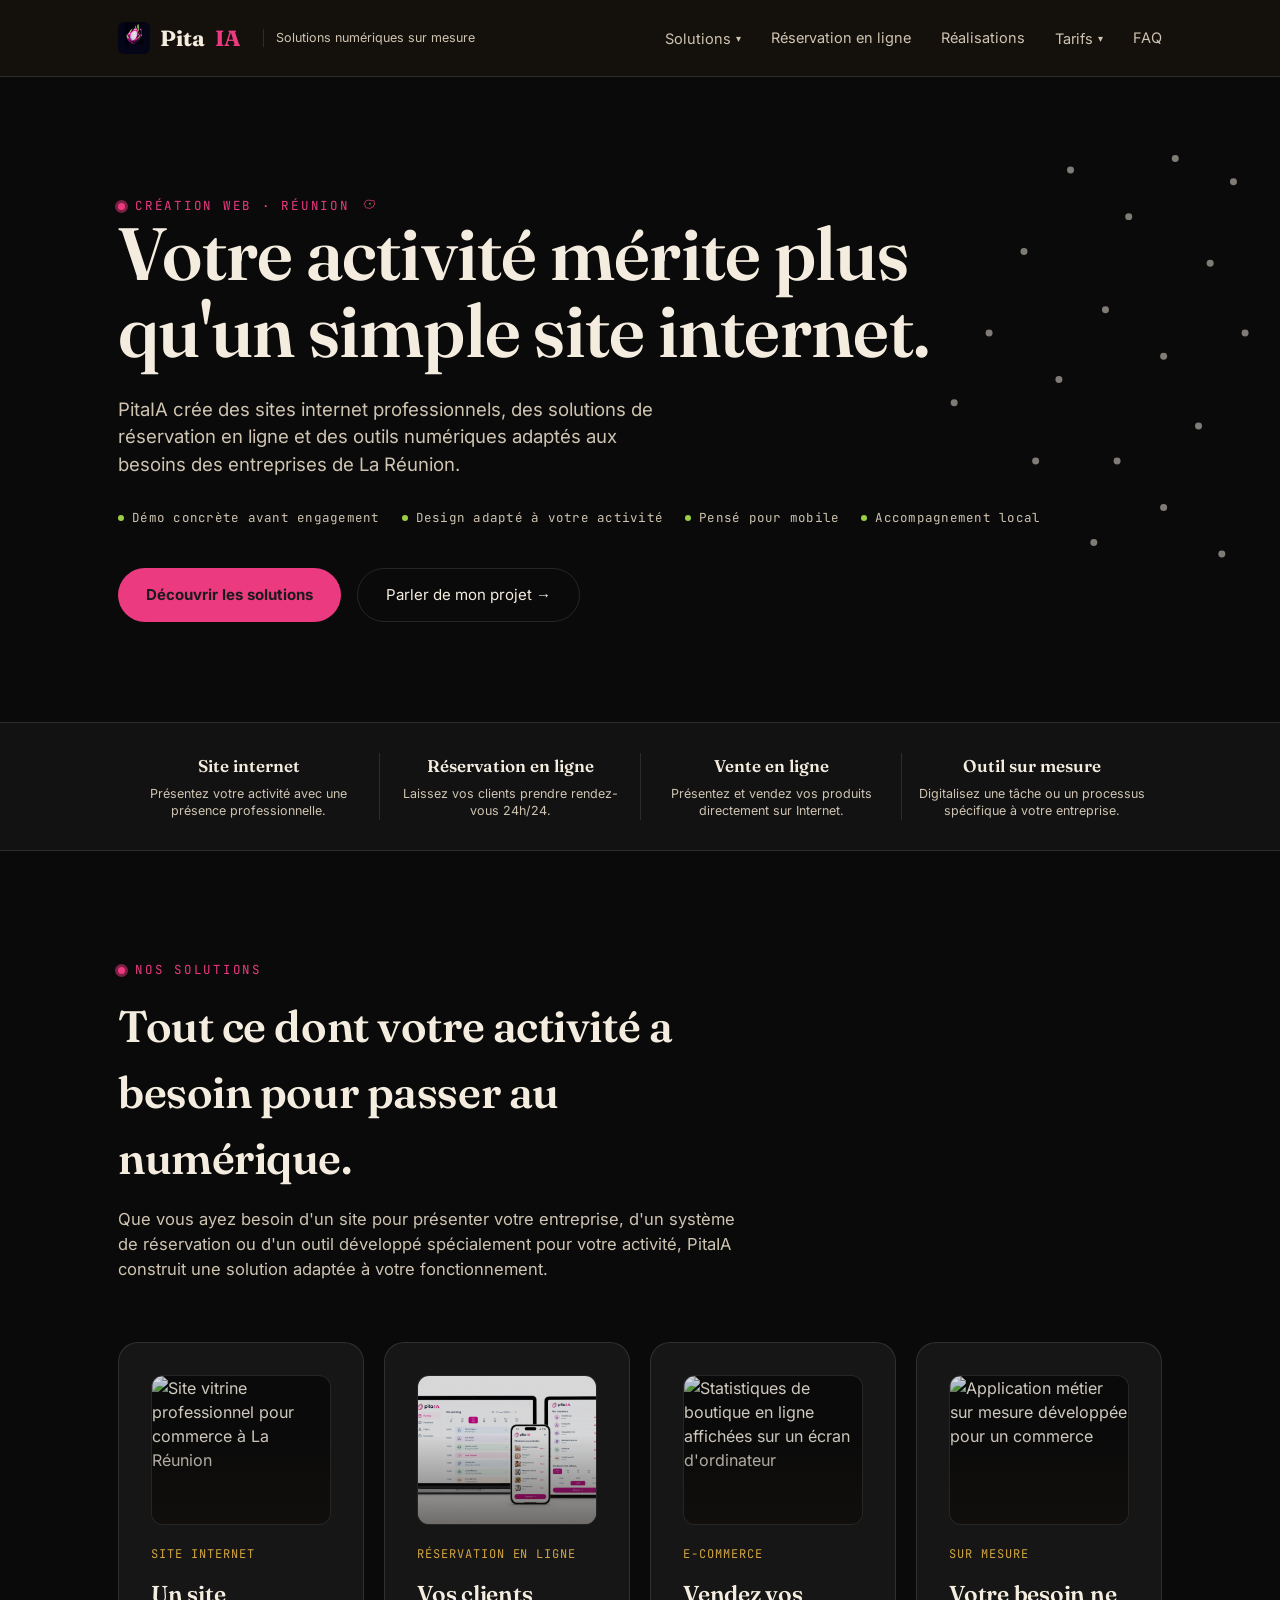
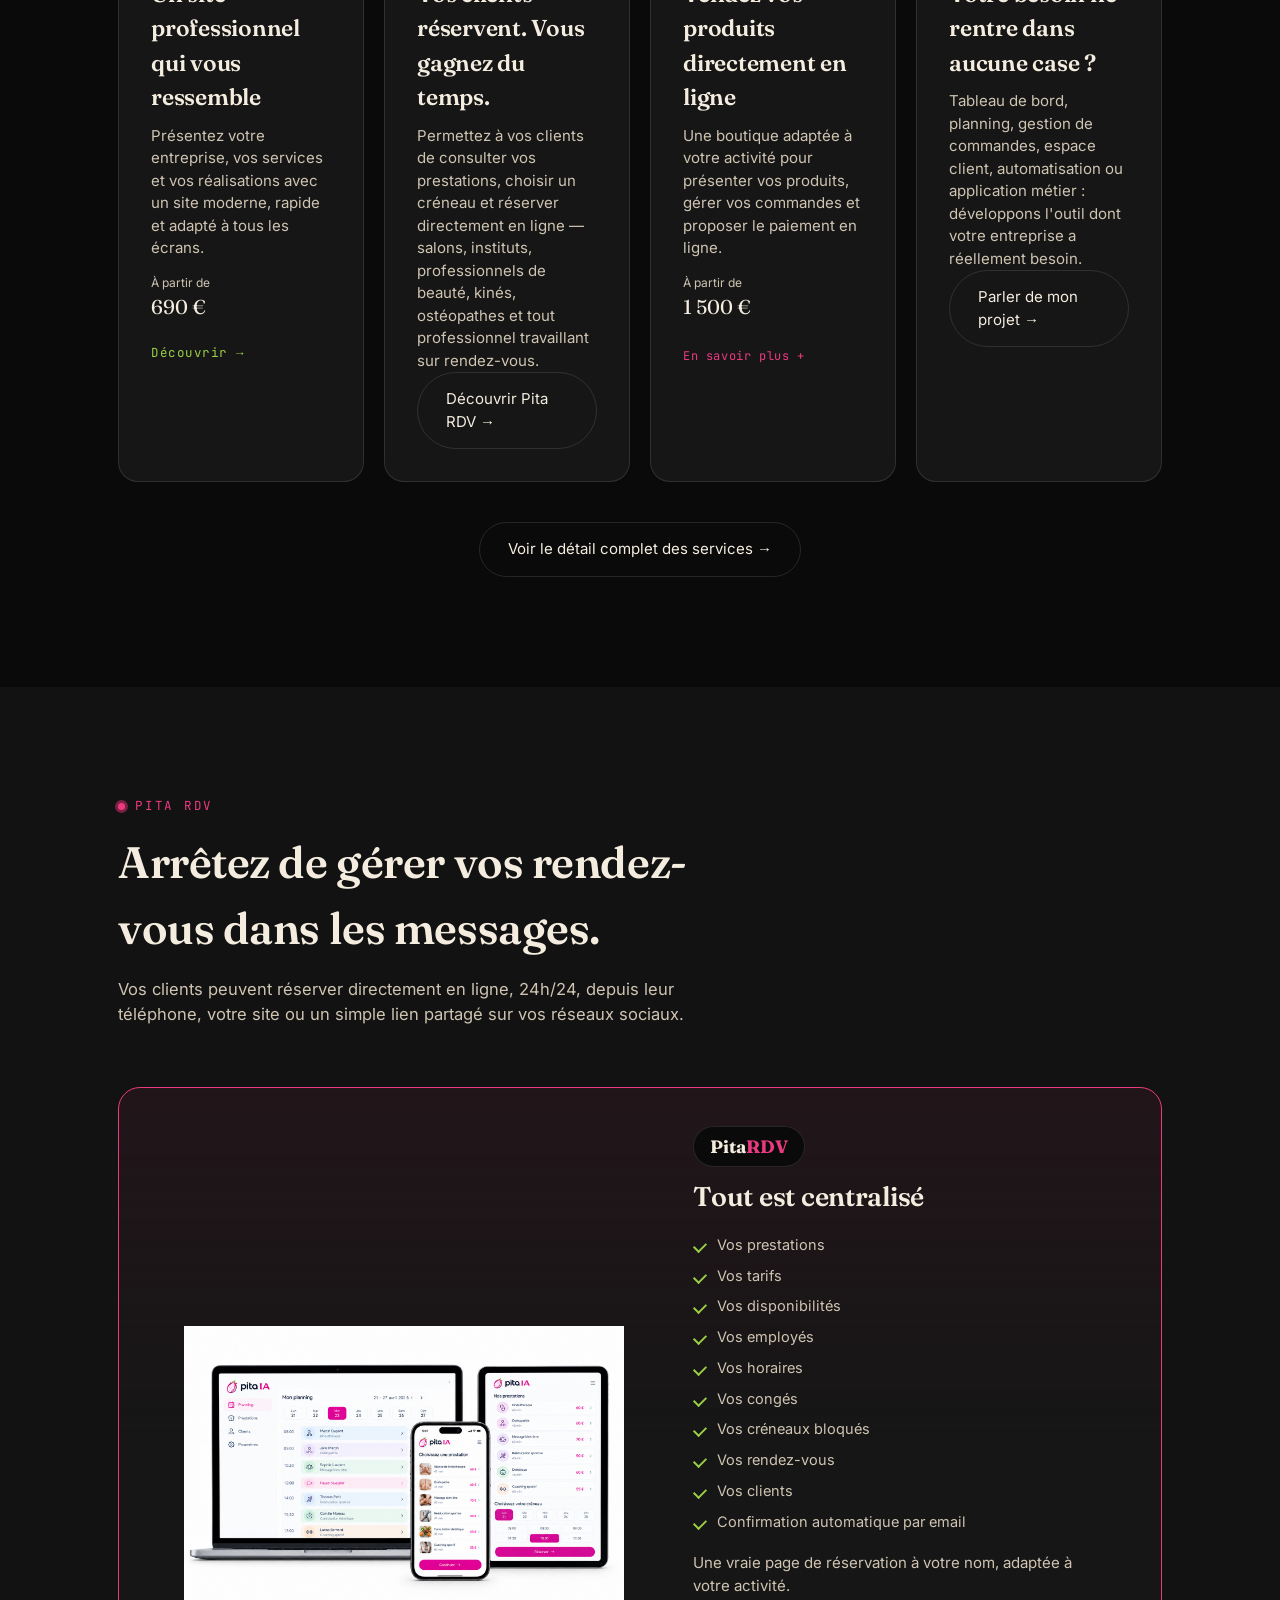
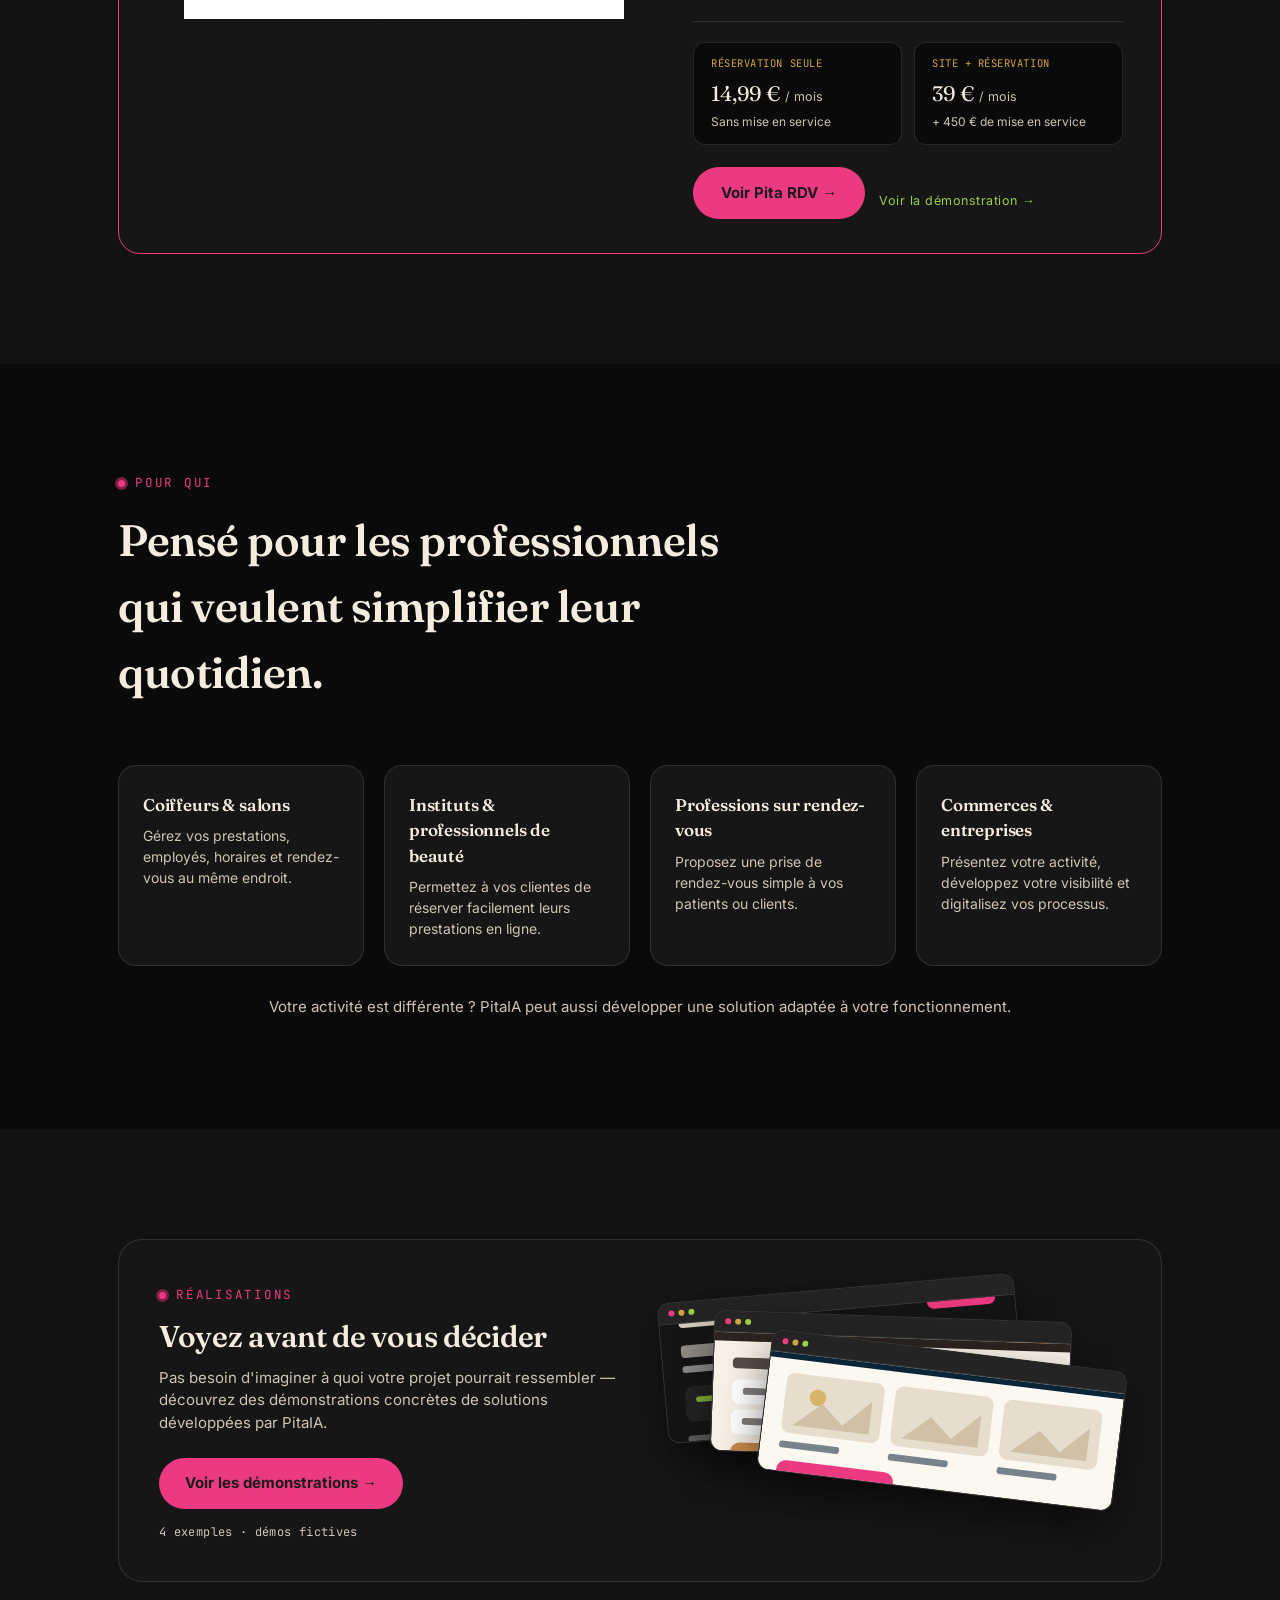
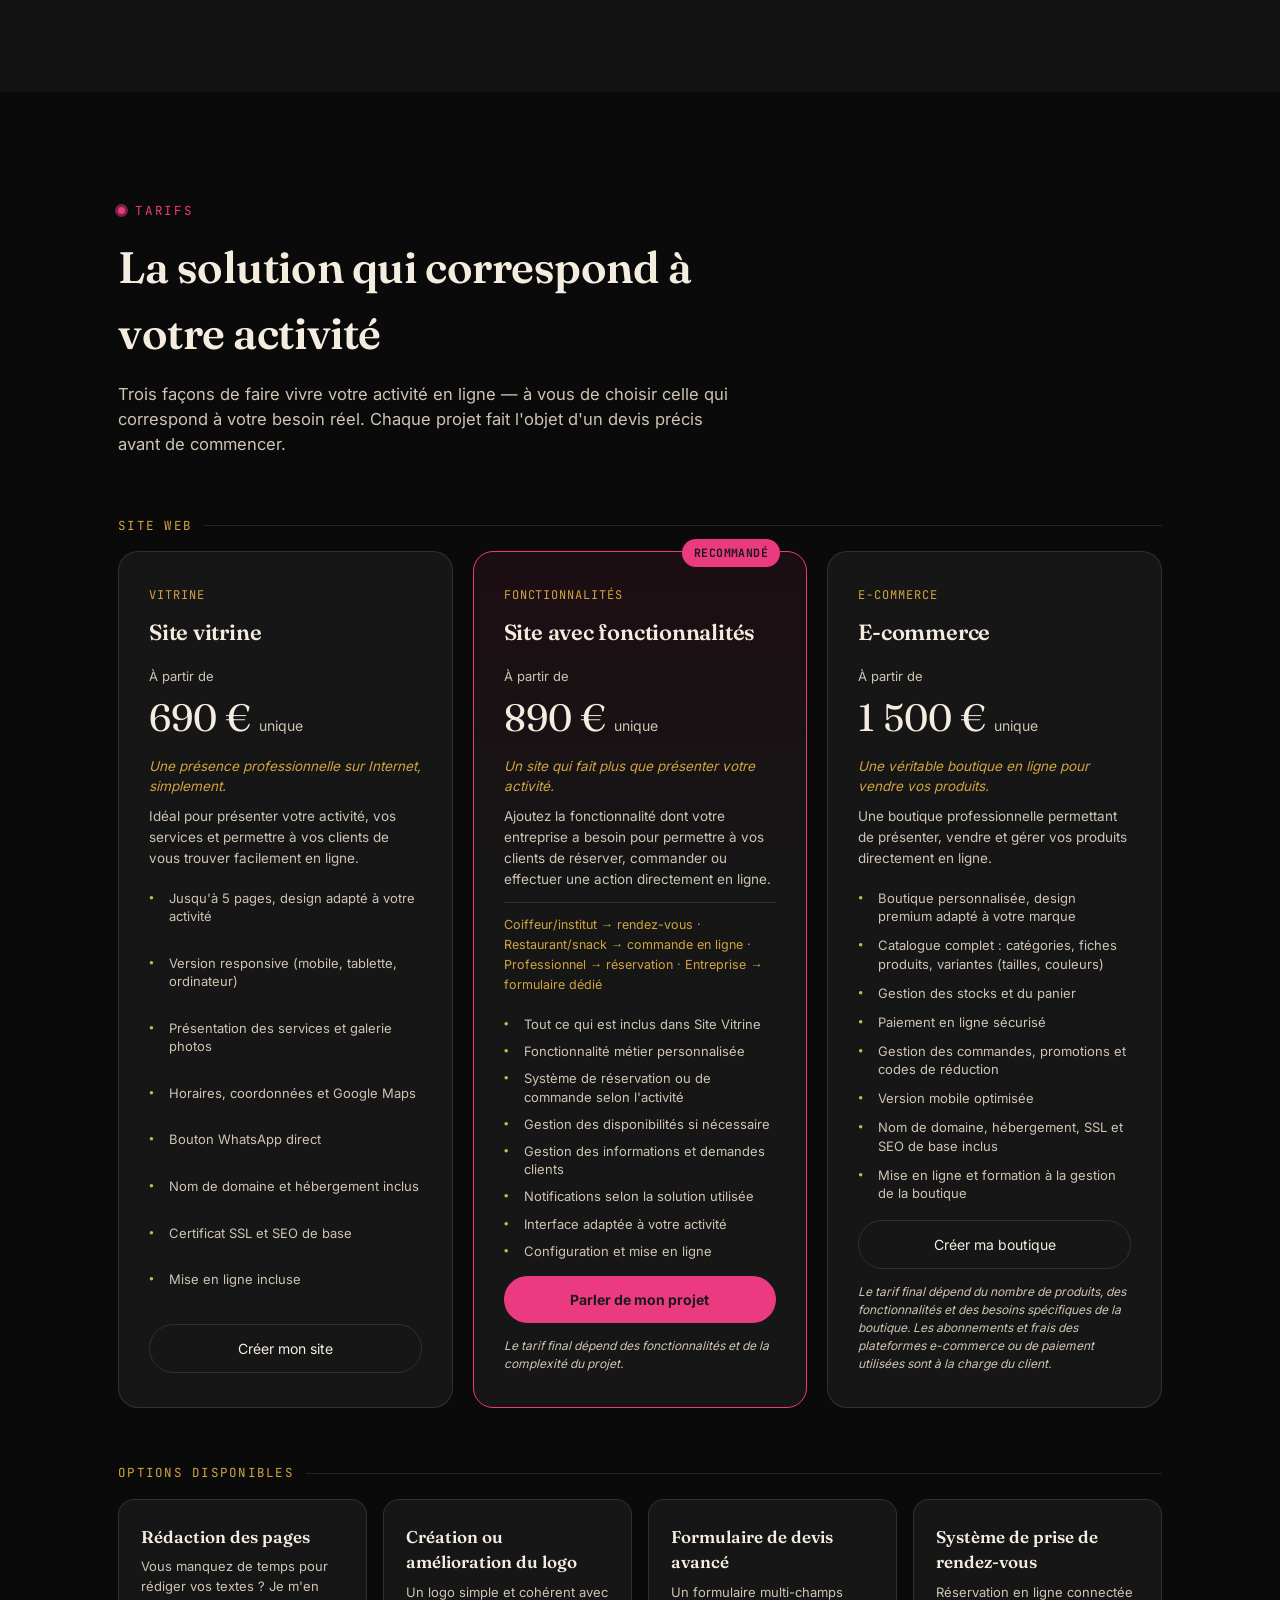
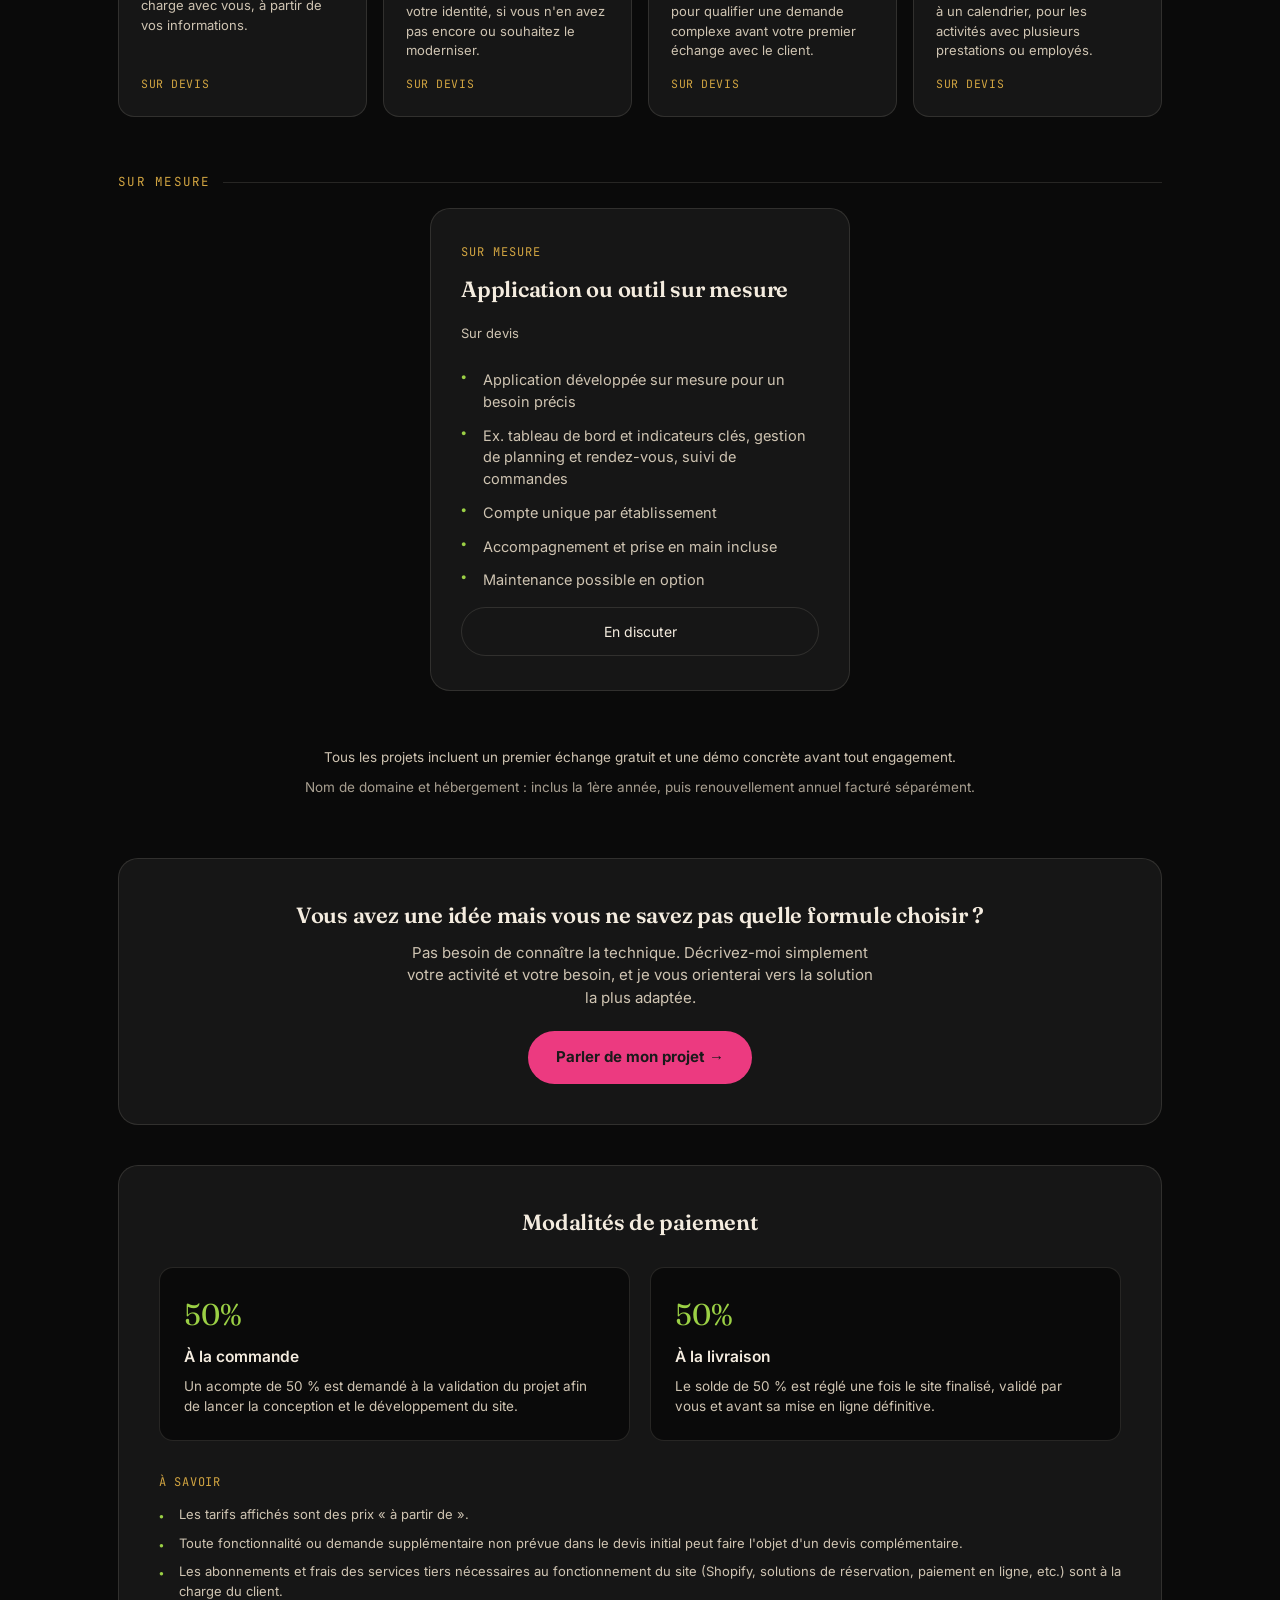
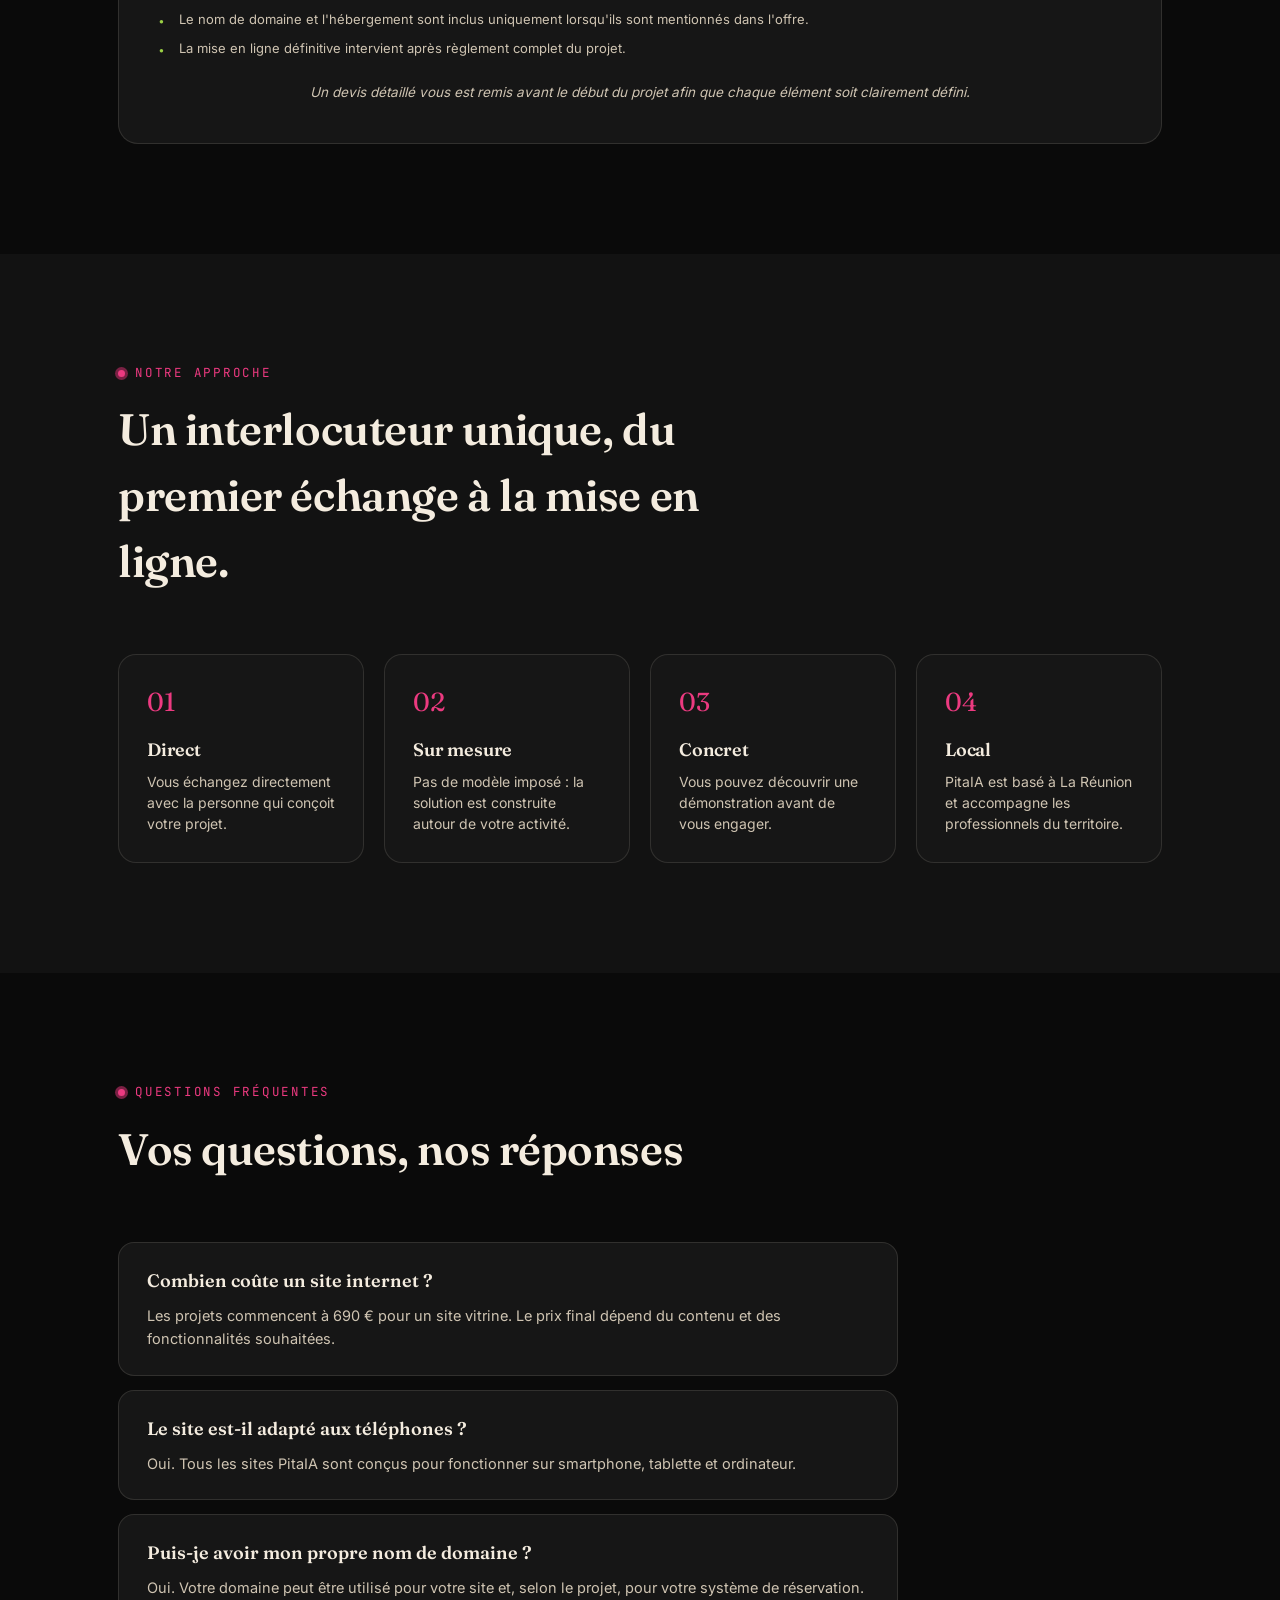
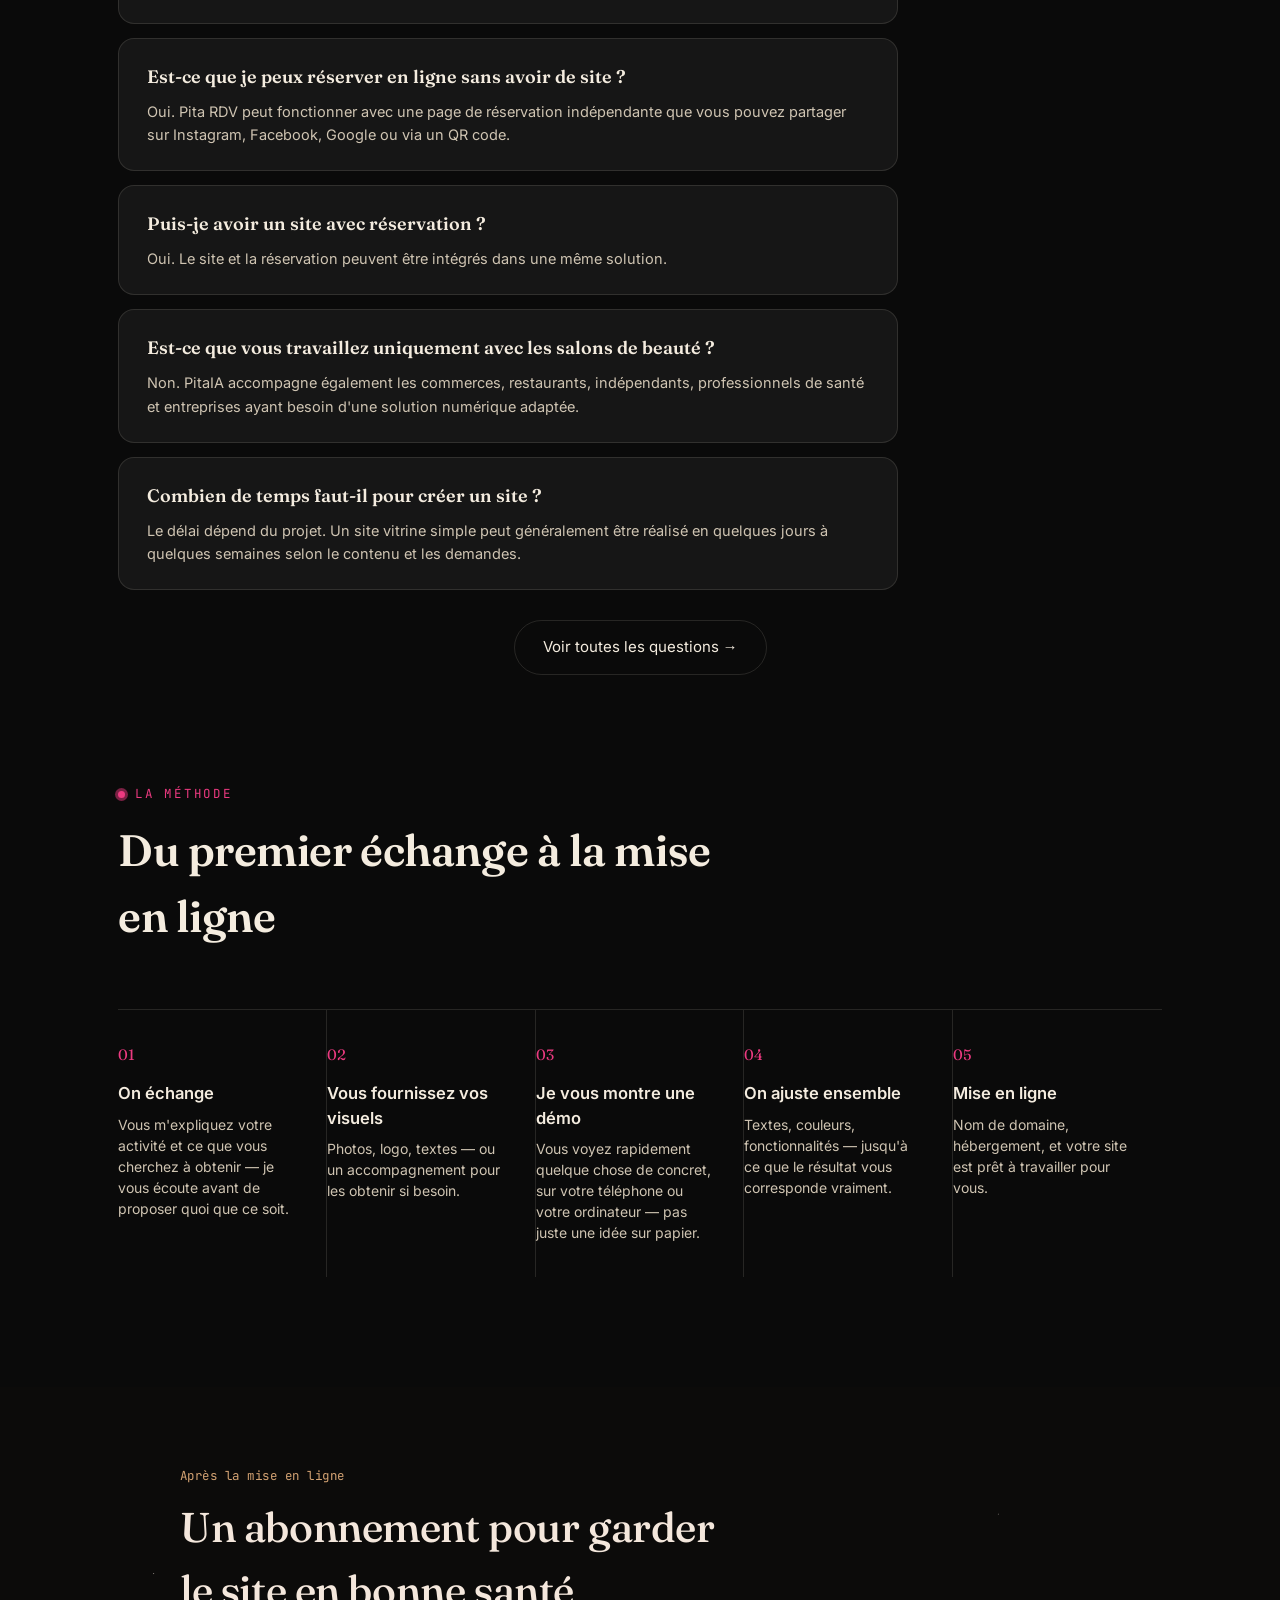
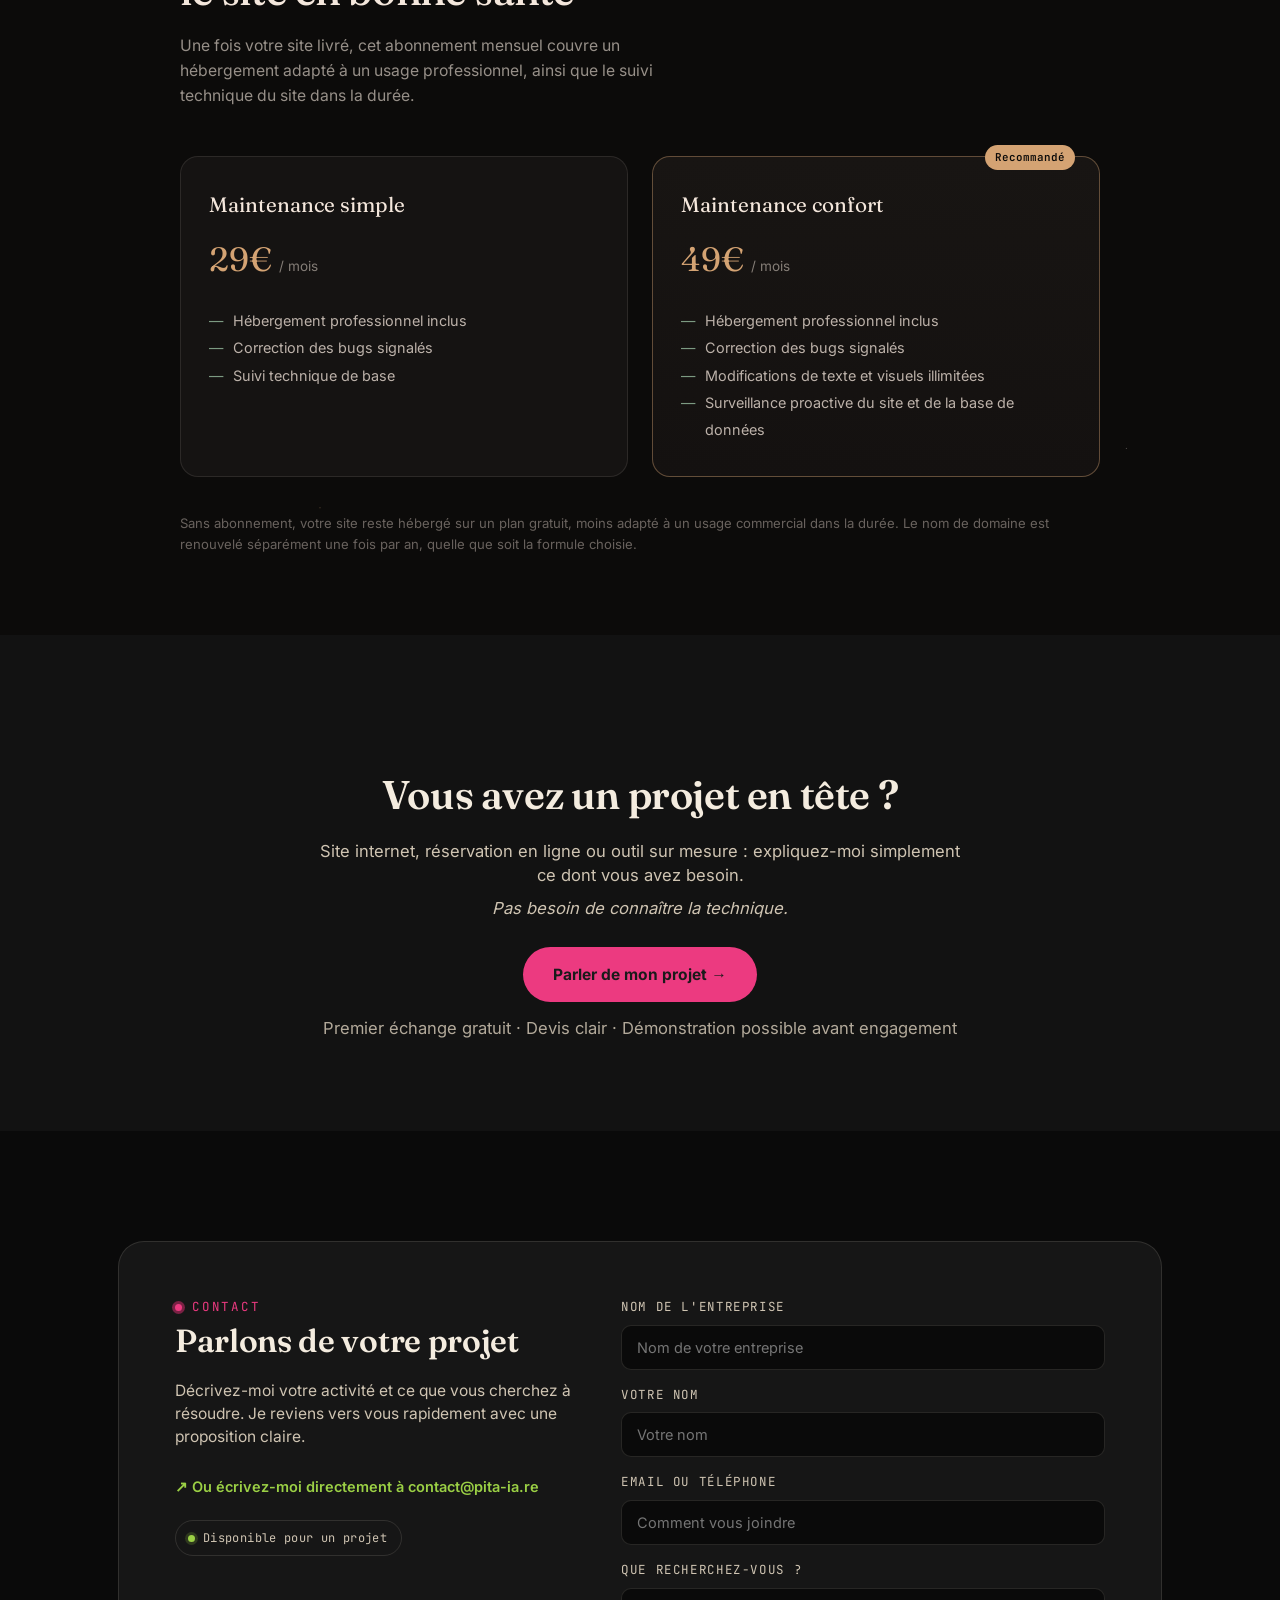
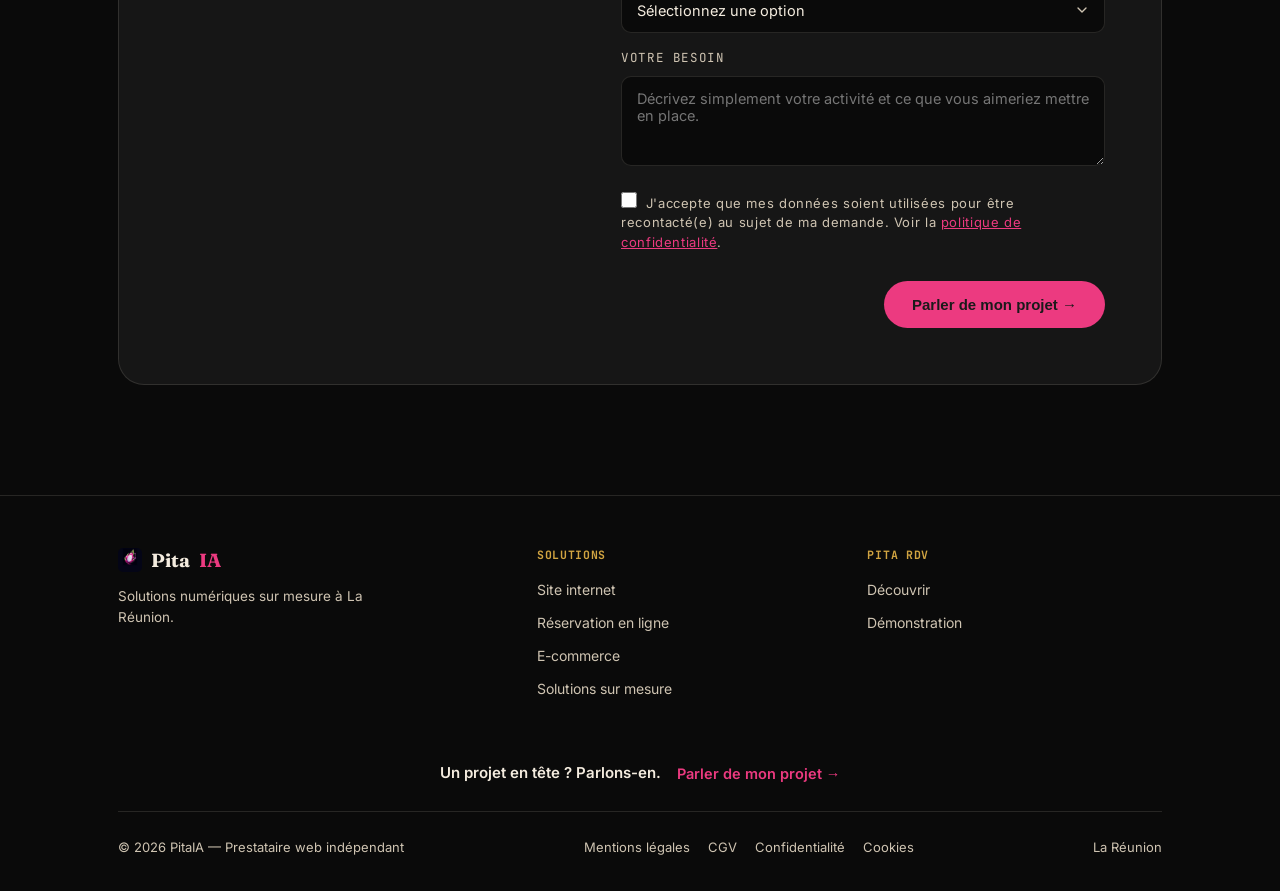
==== commit e438d20f: "Add files via upload" ====
--- a/index.html
+++ b/index.html
@@ -1316,7 +1316,7 @@
           <div class="product-pricing">
             <div class="tarif-mini">
               <div class="lbl">Réservation seule</div>
-              <div class="val">29 € <small>/ mois</small></div>
+              <div class="val">14,99 € <small>/ mois</small></div>
               <div class="extra">Sans mise en service</div>
             </div>
             <div class="tarif-mini">
